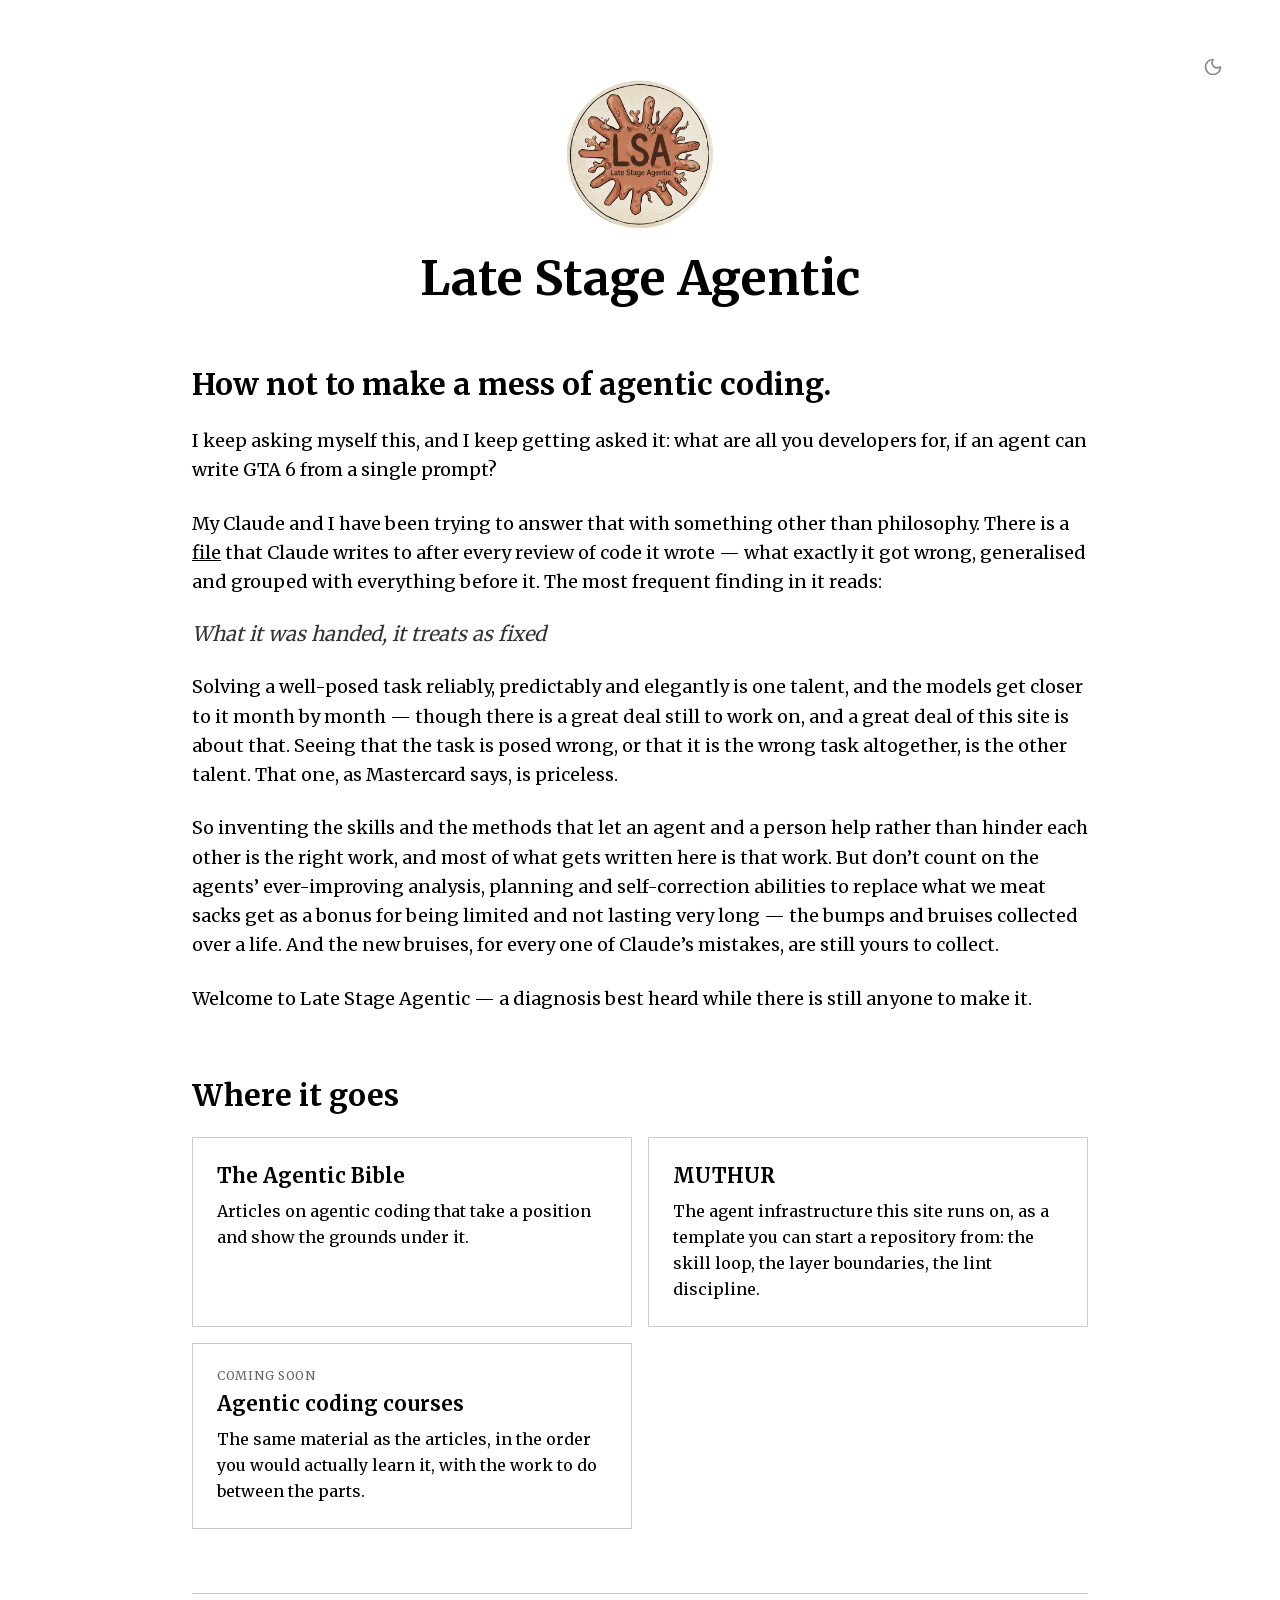
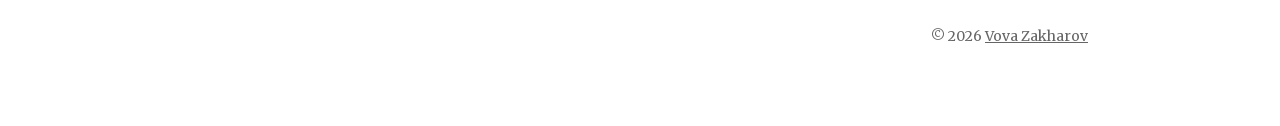
==== index.html @ 2b799eb7 "Built from acbd2a6f41751d45f5e164228f73dff3c0d915db" ====
<!DOCTYPE html><!--vH2m5foyLIK0WvD9XlfKv--><html lang="en" class="merriweather_e65d94df-module__vXjjqq__variable jetbrains_mono_45f7e288-module__iZ_4eq__variable" data-mantine-color-scheme="light"><head><meta charSet="utf-8"/><meta name="viewport" content="width=device-width, initial-scale=1"/><link rel="preload" href="/_next/static/media/248e1dc0efc99276-s.p.8a6b2436.woff2" as="font" crossorigin="" type="font/woff2"/><link rel="preload" href="/_next/static/media/70bc3e132a0a741e-s.p.15008bfb.woff2" as="font" crossorigin="" type="font/woff2"/><link rel="preload" as="image" href="/ava.png"/><link rel="stylesheet" href="/_next/static/chunks/17d16f3627acd11b.css" data-precedence="next"/><link rel="stylesheet" href="/_next/static/chunks/809b2bf7755d236f.css" data-precedence="next"/><link rel="stylesheet" href="/_next/static/chunks/c25a665a64ca4ae1.css" data-precedence="next"/><link rel="preload" as="script" fetchPriority="low" href="/_next/static/chunks/f3f7e2cb6541253f.js"/><script src="/_next/static/chunks/4dacfad2209326a5.js" async=""></script><script src="/_next/static/chunks/148f0be3ab50cd37.js" async=""></script><script src="/_next/static/chunks/94bf88ab88646bab.js" async=""></script><script src="/_next/static/chunks/turbopack-8fab1e0576696fc8.js" async=""></script><script src="/_next/static/chunks/cd480578a47420d3.js" async=""></script><script src="/_next/static/chunks/d309dc137805cc68.js" async=""></script><script src="/_next/static/chunks/f5f20ef3f66fbcf1.js" async=""></script><script src="/_next/static/chunks/f687e9c68183cc85.js" async=""></script><script src="/_next/static/chunks/d099a31df5f1aa7d.js" async=""></script><script src="/_next/static/chunks/398504abcb01b8fc.js" async=""></script><meta name="next-size-adjust" content=""/><title>Late Stage Agentic</title><meta name="description" content="How not to make a mess of agentic coding."/><link rel="author" href="https://latestageagentic.com"/><meta name="author" content="Vova Zakharov"/><meta name="creator" content="Late Stage Agentic"/><meta property="og:title" content="Late Stage Agentic"/><meta property="og:description" content="How not to make a mess of agentic coding."/><meta property="og:url" content="https://latestageagentic.com"/><meta property="og:site_name" content="Late Stage Agentic"/><meta property="og:locale" content="en_US"/><meta property="og:image" content="https://latestageagentic.com/ava.png"/><meta property="og:image:width" content="1024"/><meta property="og:image:height" content="1024"/><meta property="og:image:alt" content="Late Stage Agentic"/><meta property="og:type" content="website"/><meta name="twitter:card" content="summary_large_image"/><meta name="twitter:site" content="@vovahimself"/><meta name="twitter:creator" content="@vovahimself"/><meta name="twitter:title" content="Late Stage Agentic"/><meta name="twitter:description" content="How not to make a mess of agentic coding."/><meta name="twitter:image" content="https://latestageagentic.com/ava.png"/><script data-mantine-script="true">try {
  var _colorScheme = window.localStorage.getItem("mantine-color-scheme-value");
  var colorScheme = _colorScheme === "light" || _colorScheme === "dark" || _colorScheme === "auto" ? _colorScheme : "auto";
  var computedColorScheme = colorScheme !== "auto" ? colorScheme : window.matchMedia("(prefers-color-scheme: dark)").matches ? "dark" : "light";
  document.documentElement.setAttribute("data-mantine-color-scheme", computedColorScheme);
} catch (e) {}
</script><script src="/_next/static/chunks/a6dad97d9634a72d.js" noModule=""></script></head><body><div hidden=""><!--$--><!--/$--></div><style data-mantine-styles="true">:root, :host{--mantine-color-white: var(--color-background);--mantine-color-black: var(--color-foreground);--mantine-line-height: 1.5;--mantine-font-family: var(--font-merriweather), serif;--mantine-font-family-monospace: var(--font-mono), monospace;--mantine-font-family-headings: var(--font-merriweather), serif;--mantine-radius-default: 0rem;--mantine-primary-color-filled: var(--mantine-color-monochrome-filled);--mantine-primary-color-filled-hover: var(--mantine-color-monochrome-filled-hover);--mantine-primary-color-light: var(--mantine-color-monochrome-light);--mantine-primary-color-light-hover: var(--mantine-color-monochrome-light-hover);--mantine-primary-color-light-color: var(--mantine-color-monochrome-light-color);--mantine-breakpoint-xs: 30em;--mantine-breakpoint-sm: 40em;--mantine-breakpoint-md: 48em;--mantine-breakpoint-lg: 64em;--mantine-breakpoint-xl: 80em;--mantine-font-size-xs: 12px;--mantine-font-size-sm: 14px;--mantine-font-size-md: 16px;--mantine-font-size-lg: 18px;--mantine-font-size-xl: 20px;--mantine-line-height-xs: 1.3333;--mantine-line-height-sm: 1.4286;--mantine-line-height-md: 1.5;--mantine-line-height-lg: 1.5556;--mantine-line-height-xl: 1.4;--mantine-primary-color-0: var(--mantine-color-monochrome-0);--mantine-primary-color-1: var(--mantine-color-monochrome-1);--mantine-primary-color-2: var(--mantine-color-monochrome-2);--mantine-primary-color-3: var(--mantine-color-monochrome-3);--mantine-primary-color-4: var(--mantine-color-monochrome-4);--mantine-primary-color-5: var(--mantine-color-monochrome-5);--mantine-primary-color-6: var(--mantine-color-monochrome-6);--mantine-primary-color-7: var(--mantine-color-monochrome-7);--mantine-primary-color-8: var(--mantine-color-monochrome-8);--mantine-primary-color-9: var(--mantine-color-monochrome-9);--mantine-color-monochrome-0: var(--color-foreground);--mantine-color-monochrome-1: var(--color-foreground);--mantine-color-monochrome-2: var(--color-foreground);--mantine-color-monochrome-3: var(--color-foreground);--mantine-color-monochrome-4: var(--color-foreground);--mantine-color-monochrome-5: var(--color-foreground);--mantine-color-monochrome-6: var(--color-foreground);--mantine-color-monochrome-7: var(--color-foreground);--mantine-color-monochrome-8: var(--color-foreground);--mantine-color-monochrome-9: var(--color-foreground);--mantine-h1-font-size: 36px;--mantine-h1-line-height: 40px;--mantine-h2-font-size: 30px;--mantine-h2-line-height: 36px;--mantine-h3-font-size: 24px;--mantine-h3-line-height: 32px;--mantine-h4-font-size: 20px;--mantine-h4-line-height: 28px;--mantine-color-body: var(--color-background);--mantine-color-text: var(--color-foreground);--mantine-color-anchor: var(--color-foreground);--mantine-color-default-border: var(--color-border-hairline-strong);}

:root[data-mantine-color-scheme="dark"], :host([data-mantine-color-scheme="dark"]){--mantine-color-anchor: var(--mantine-color-monochrome-4);--mantine-color-monochrome-text: var(--mantine-color-monochrome-4);--mantine-color-monochrome-filled: var(--mantine-color-monochrome-8);--mantine-color-monochrome-filled-hover: var(--mantine-color-monochrome-9);--mantine-color-monochrome-light: color-mix(in srgb, var(--color-foreground), black 50%);--mantine-color-monochrome-light-hover: color-mix(in srgb, var(--color-foreground), black 30%);--mantine-color-monochrome-light-color: var(--mantine-color-monochrome-0);--mantine-color-monochrome-outline: var(--mantine-color-monochrome-4);--mantine-color-monochrome-outline-hover: color-mix(in srgb, var(--color-foreground), transparent 95%);}

:root[data-mantine-color-scheme="light"], :host([data-mantine-color-scheme="light"]){--mantine-color-text: var(--color-foreground);--mantine-color-body: var(--color-background);--mantine-color-anchor: var(--mantine-color-monochrome-6);--mantine-color-monochrome-text: var(--mantine-color-monochrome-filled);--mantine-color-monochrome-filled: var(--mantine-color-monochrome-6);--mantine-color-monochrome-filled-hover: var(--mantine-color-monochrome-7);--mantine-color-monochrome-light: var(--mantine-color-monochrome-1);--mantine-color-monochrome-light-hover: var(--mantine-color-monochrome-2);--mantine-color-monochrome-light-color: var(--mantine-color-monochrome-9);--mantine-color-monochrome-outline: var(--mantine-color-monochrome-6);--mantine-color-monochrome-outline-hover: color-mix(in srgb, var(--color-foreground), transparent 95%);}</style><style data-mantine-styles="classes">@media (max-width: 29.99375em) {.mantine-visible-from-xs {display: none !important;}}@media (min-width: 30em) {.mantine-hidden-from-xs {display: none !important;}}@media (max-width: 39.99375em) {.mantine-visible-from-sm {display: none !important;}}@media (min-width: 40em) {.mantine-hidden-from-sm {display: none !important;}}@media (max-width: 47.99375em) {.mantine-visible-from-md {display: none !important;}}@media (min-width: 48em) {.mantine-hidden-from-md {display: none !important;}}@media (max-width: 63.99375em) {.mantine-visible-from-lg {display: none !important;}}@media (min-width: 64em) {.mantine-hidden-from-lg {display: none !important;}}@media (max-width: 79.99375em) {.mantine-visible-from-xl {display: none !important;}}@media (min-width: 80em) {.mantine-hidden-from-xl {display: none !important;}}</style><div class="theme-corner-module-scss-module__0my3Wa__corner"><button style="--ai-size:calc(2.375rem * var(--mantine-scale));--ai-bg:transparent;--ai-hover:transparent;--ai-color:var(--mantine-color-monochrome-light-color);--ai-bd:calc(0.0625rem * var(--mantine-scale)) solid transparent" class="mantine-focus-auto mantine-active theme-module-scss-module__HafYqq__control theme-toggle-module-scss-module__rgHkOW__toggle print-hidden m_8d3f4000 mantine-ActionIcon-root m_87cf2631 mantine-UnstyledButton-root" data-variant="transparent" type="button" aria-label="Toggle theme"><span class="m_8d3afb97 mantine-ActionIcon-icon"><svg xmlns="http://www.w3.org/2000/svg" width="20" height="20" viewBox="0 0 24 24" fill="none" stroke="currentColor" stroke-width="2" stroke-linecap="round" stroke-linejoin="round" class="lucide lucide-moon theme-toggle-module-scss-module__rgHkOW__whenLight" aria-hidden="true"><path d="M20.985 12.486a9 9 0 1 1-9.473-9.472c.405-.022.617.46.402.803a6 6 0 0 0 8.268 8.268c.344-.215.825-.004.803.401"></path></svg><svg xmlns="http://www.w3.org/2000/svg" width="20" height="20" viewBox="0 0 24 24" fill="none" stroke="currentColor" stroke-width="2" stroke-linecap="round" stroke-linejoin="round" class="lucide lucide-sun theme-toggle-module-scss-module__rgHkOW__whenDark" aria-hidden="true"><circle cx="12" cy="12" r="4"></circle><path d="M12 2v2"></path><path d="M12 20v2"></path><path d="m4.93 4.93 1.41 1.41"></path><path d="m17.66 17.66 1.41 1.41"></path><path d="M2 12h2"></path><path d="M20 12h2"></path><path d="m6.34 17.66-1.41 1.41"></path><path d="m19.07 4.93-1.41 1.41"></path></svg></span></button></div><div class="page-shell-module-scss-module__NKq7Xa__page"><div style="--container-size:calc(56rem * var(--mantine-scale));padding-inline:0rem" class="m_7485cace mantine-Container-root" data-strategy="block"><div style="--stack-gap:calc(4rem * var(--mantine-scale));--stack-align:stretch;--stack-justify:flex-start" class="m_6d731127 mantine-Stack-root"><header style="--stack-gap:calc(1.5rem * var(--mantine-scale));--stack-align:stretch;--stack-justify:flex-start;text-align:center" class="m_6d731127 mantine-Stack-root"><div class="m_4451eb3a mantine-Center-root"><img alt="Late Stage Agentic" width="150" height="150" decoding="async" data-nimg="1" style="color:transparent;border-radius:50%" src="/ava.png"/></div><h1 style="--title-fw:var(--mantine-h1-font-weight);--title-lh:var(--mantine-h1-line-height);--title-fz:var(--mantine-h1-font-size)" class="theme-module-scss-module__HafYqq__title m_8a5d1357 mantine-Title-root" data-order="1">Late Stage Agentic</h1></header><section class="" id="about"><div style="--stack-gap:calc(1.5rem * var(--mantine-scale));--stack-align:stretch;--stack-justify:flex-start" class="m_6d731127 mantine-Stack-root"><div style="--stack-gap:calc(1.5rem * var(--mantine-scale));--stack-align:flex-start;--stack-justify:flex-start" class="m_6d731127 mantine-Stack-root"><h2 style="--title-fw:var(--mantine-h2-font-weight);--title-lh:var(--mantine-h2-line-height);--title-fz:var(--mantine-h2-font-size)" class="theme-module-scss-module__HafYqq__title m_8a5d1357 mantine-Title-root" data-order="2">How not to make a mess of agentic coding.</h2><p style="--text-fz:var(--mantine-font-size-lg);--text-lh:var(--mantine-line-height-lg);line-height:1.625" class="mantine-focus-auto m_b6d8b162 mantine-Text-root" data-size="lg">I keep asking myself this, and I keep getting asked it: what are all you developers for, if an agent can write GTA 6 from a single prompt?</p><p style="--text-fz:var(--mantine-font-size-lg);--text-lh:var(--mantine-line-height-lg);line-height:1.625" class="mantine-focus-auto m_b6d8b162 mantine-Text-root" data-size="lg">My Claude and I have been trying to answer that with something other than philosophy. There is a<!-- --> <a class="mantine-focus-auto m_849cf0da m_b6d8b162 mantine-Text-root mantine-Anchor-root" data-inherit="true" data-underline="always" href="https://github.com/vzakharov/vovazakharov.com/blob/main/writing/notes/the-five-percent.md" target="_blank" rel="noopener noreferrer">file</a> <!-- -->that Claude writes to after every review of code it wrote — what exactly it got wrong, generalised and grouped with everything before it. The most frequent finding in it reads:</p><p style="--text-fz:var(--mantine-font-size-xl);--text-lh:var(--mantine-line-height-xl);opacity:0.8;font-style:italic" class="mantine-focus-auto m_b6d8b162 mantine-Text-root" data-size="xl">What it was handed, it treats as fixed</p><p style="--text-fz:var(--mantine-font-size-lg);--text-lh:var(--mantine-line-height-lg);line-height:1.625" class="mantine-focus-auto m_b6d8b162 mantine-Text-root" data-size="lg">Solving a well-posed task reliably, predictably and elegantly is one talent, and the models get closer to it month by month — though there is a great deal still to work on, and a great deal of this site is about that. Seeing that the task is posed wrong, or that it is the wrong task altogether, is the other talent. That one, as Mastercard says, is priceless.</p><p style="--text-fz:var(--mantine-font-size-lg);--text-lh:var(--mantine-line-height-lg);line-height:1.625" class="mantine-focus-auto m_b6d8b162 mantine-Text-root" data-size="lg">So inventing the skills and the methods that let an agent and a person help rather than hinder each other is the right work, and most of what gets written here is that work. But don’t count on the agents’ ever-improving analysis, planning and self-correction abilities to replace what we meat sacks get as a bonus for being limited and not lasting very long — the bumps and bruises collected over a life. And the new bruises, for every one of Claude’s mistakes, are still yours to collect.</p><p style="--text-fz:var(--mantine-font-size-lg);--text-lh:var(--mantine-line-height-lg);line-height:1.625" class="mantine-focus-auto m_b6d8b162 mantine-Text-root" data-size="lg">Welcome to <!-- -->Late Stage Agentic<!-- --> — a diagnosis best heard while there is still anyone to make it.</p></div></div></section><section class="" id="work"><div style="--stack-gap:calc(1.5rem * var(--mantine-scale));--stack-align:stretch;--stack-justify:flex-start" class="m_6d731127 mantine-Stack-root"><h2 style="--title-fw:var(--mantine-h2-font-weight);--title-lh:var(--mantine-h2-line-height);--title-fz:var(--mantine-h2-font-size)" class="theme-module-scss-module__HafYqq__title m_8a5d1357 mantine-Title-root" data-order="2">Where it goes</h2><style data-mantine-styles="inline">.__m__-_R_5bbmqlutb_{--sg-spacing-x:calc(1rem * var(--mantine-scale));--sg-spacing-y:calc(1rem * var(--mantine-scale));--sg-cols:1;}@media(min-width: 48em){.__m__-_R_5bbmqlutb_{--sg-cols:2;}}</style><div class="m_2415a157 mantine-SimpleGrid-root __m__-_R_5bbmqlutb_"><div class="card-module-scss-module__7qpu5G__card m_1b7284a3 mantine-Paper-root" data-with-border="true"><a href="https://agentic.bible" target="_blank" rel="noopener noreferrer" class="card-module-scss-module__7qpu5G__link" aria-label="The Agentic Bible"></a><h3 style="--title-fw:var(--mantine-h4-font-weight);--title-lh:var(--mantine-h4-line-height);--title-fz:var(--mantine-h4-font-size);margin-bottom:calc(0.5rem * var(--mantine-scale))" class="theme-module-scss-module__HafYqq__title m_8a5d1357 mantine-Title-root" data-size="h4" data-order="3">The Agentic Bible</h3><p style="line-height:1.625" class="mantine-focus-auto m_b6d8b162 mantine-Text-root">Articles on agentic coding that take a position and show the grounds under it.</p></div><div class="card-module-scss-module__7qpu5G__card m_1b7284a3 mantine-Paper-root" data-with-border="true"><a href="https://github.com/vzakharov/muthur" target="_blank" rel="noopener noreferrer" class="card-module-scss-module__7qpu5G__link" aria-label="MUTHUR"></a><h3 style="--title-fw:var(--mantine-h4-font-weight);--title-lh:var(--mantine-h4-line-height);--title-fz:var(--mantine-h4-font-size);margin-bottom:calc(0.5rem * var(--mantine-scale))" class="theme-module-scss-module__HafYqq__title m_8a5d1357 mantine-Title-root" data-size="h4" data-order="3">MUTHUR</h3><p style="line-height:1.625" class="mantine-focus-auto m_b6d8b162 mantine-Text-root">The agent infrastructure this site runs on, as a template you can start a repository from: the skill loop, the layer boundaries, the lint discipline.</p></div><div class="card-module-scss-module__7qpu5G__card m_1b7284a3 mantine-Paper-root" data-with-border="true"><p style="--text-fz:var(--mantine-font-size-xs);--text-lh:var(--mantine-line-height-xs);margin-bottom:calc(0.375rem * var(--mantine-scale));opacity:0.6;letter-spacing:0.06em;text-transform:uppercase" class="mantine-focus-auto m_b6d8b162 mantine-Text-root" data-size="xs">Coming soon</p><h3 style="--title-fw:var(--mantine-h4-font-weight);--title-lh:var(--mantine-h4-line-height);--title-fz:var(--mantine-h4-font-size);margin-bottom:calc(0.5rem * var(--mantine-scale))" class="theme-module-scss-module__HafYqq__title m_8a5d1357 mantine-Title-root" data-size="h4" data-order="3">Agentic coding courses</h3><p style="line-height:1.625" class="mantine-focus-auto m_b6d8b162 mantine-Text-root">The same material as the articles, in the order you would actually learn it, with the work to do between the parts.</p></div></div></div></section><footer class=""><div style="--divider-color:var(--color-border-hairline);margin-bottom:calc(2rem * var(--mantine-scale))" class="m_3eebeb36 mantine-Divider-root" data-orientation="horizontal" role="separator"></div><div style="--group-gap:calc(2rem * var(--mantine-scale));--group-align:flex-start;--group-justify:space-between;--group-wrap:wrap" class="m_4081bf90 mantine-Group-root"><p style="--text-fz:var(--mantine-font-size-sm);--text-lh:var(--mantine-line-height-sm);opacity:0.6;min-width:calc(22.5rem * var(--mantine-scale));flex:1" class="mantine-focus-auto m_b6d8b162 mantine-Text-root" data-size="sm"></p><p style="--text-fz:var(--mantine-font-size-sm);--text-lh:var(--mantine-line-height-sm);opacity:0.6" class="mantine-focus-auto m_b6d8b162 mantine-Text-root" data-size="sm">© <!-- -->2026<!-- --> <a class="mantine-focus-auto m_849cf0da m_b6d8b162 mantine-Text-root mantine-Anchor-root" data-inherit="true" data-underline="always" href="https://vovazakharov.com">Vova Zakharov</a></p></div></footer></div></div></div><!--$--><!--/$--><script src="/_next/static/chunks/f3f7e2cb6541253f.js" id="_R_" async=""></script><script>(self.__next_f=self.__next_f||[]).push([0])</script><script>self.__next_f.push([1,"1:\"$Sreact.fragment\"\n2:I[9171,[\"/_next/static/chunks/cd480578a47420d3.js\",\"/_next/static/chunks/d309dc137805cc68.js\",\"/_next/static/chunks/f5f20ef3f66fbcf1.js\"],\"ColorSchemeScript\"]\n4:I[34551,[\"/_next/static/chunks/cd480578a47420d3.js\",\"/_next/static/chunks/d309dc137805cc68.js\",\"/_next/static/chunks/f5f20ef3f66fbcf1.js\",\"/_next/static/chunks/f687e9c68183cc85.js\"],\"Box\"]\n5:I[28415,[\"/_next/static/chunks/cd480578a47420d3.js\",\"/_next/static/chunks/d309dc137805cc68.js\",\"/_next/static/chunks/f5f20ef3f66fbcf1.js\",\"/_next/static/chunks/f687e9c68183cc85.js\"],\"Container\"]\n6:I[94086,[\"/_next/static/chunks/cd480578a47420d3.js\",\"/_next/static/chunks/d309dc137805cc68.js\",\"/_next/static/chunks/f5f20ef3f66fbcf1.js\",\"/_next/static/chunks/f687e9c68183cc85.js\"],\"Stack\"]\n7:I[54537,[\"/_next/static/chunks/cd480578a47420d3.js\",\"/_next/static/chunks/d309dc137805cc68.js\",\"/_next/static/chunks/f5f20ef3f66fbcf1.js\",\"/_next/static/chunks/f687e9c68183cc85.js\"],\"Center\"]\n8:I[77848,[\"/_next/static/chunks/cd480578a47420d3.js\",\"/_next/static/chunks/d309dc137805cc68.js\",\"/_next/static/chunks/f5f20ef3f66fbcf1.js\",\"/_next/static/chunks/f687e9c68183cc85.js\"],\"Image\"]\n9:I[81980,[\"/_next/static/chunks/cd480578a47420d3.js\",\"/_next/static/chunks/d309dc137805cc68.js\",\"/_next/static/chunks/f5f20ef3f66fbcf1.js\",\"/_next/static/chunks/f687e9c68183cc85.js\"],\"Title\"]\na:I[27835,[\"/_next/static/chunks/cd480578a47420d3.js\",\"/_next/static/chunks/d309dc137805cc68.js\",\"/_next/static/chunks/f5f20ef3f66fbcf1.js\",\"/_next/static/chunks/f687e9c68183cc85.js\"],\"Text\"]\nb:I[35557,[\"/_next/static/chunks/cd480578a47420d3.js\",\"/_next/static/chunks/d309dc137805cc68.js\",\"/_next/static/chunks/f5f20ef3f66fbcf1.js\",\"/_next/static/chunks/f687e9c68183cc85.js\"],\"Anchor\"]\nc:I[75421,[\"/_next/static/chunks/cd480578a47420d3.js\",\"/_next/static/chunks/d309dc137805cc68.js\",\"/_next/static/chunks/f5f20ef3f66fbcf1.js\",\"/_next/static/chunks/f687e9c68183cc85.js\"],\"SimpleGrid\"]\nd:I[1651,[\"/_next/static/chunks/cd480578a47420d3.js\",\"/_next/static/chunks/d309dc137805cc68.js\",\"/_next/static/chunks/f5f20ef3f66fbcf1.js\",\"/_next/static/chunks/f687e9c68183cc85.js\"],\"Paper\"]\n16:I[85921,[\"/_next/static/chunks/d099a31df5f1aa7d.js\",\"/_next/static/chunks/398504abcb01b8fc.js\"],\"default\"]\n:HL[\"/_next/static/chunks/17d16f3627acd11b.css\",\"style\"]\n:HL[\"/_next/static/chunks/809b2bf7755d236f.css\",\"style\"]\n:HL[\"/_next/static/chunks/c25a665a64ca4ae1.css\",\"style\"]\n:HL[\"/_next/static/media/248e1dc0efc99276-s.p.8a6b2436.woff2\",\"font\",{\"crossOrigin\":\"\",\"type\":\"font/woff2\"}]\n:HL[\"/_next/static/media/70bc3e132a0a741e-s.p.15008bfb.woff2\",\"font\",{\"crossOrigin\":\"\",\"type\":\"font/woff2\"}]\n"])</script><script>self.__next_f.push([1,"0:{\"P\":null,\"b\":\"vH2m5foyLIK0WvD9XlfKv\",\"c\":[\"\",\"\"],\"q\":\"\",\"i\":false,\"f\":[[[\"\",{\"children\":[\"__PAGE__\",{}]},\"$undefined\",\"$undefined\",true],[[\"$\",\"$1\",\"c\",{\"children\":[[[\"$\",\"link\",\"0\",{\"rel\":\"stylesheet\",\"href\":\"/_next/static/chunks/17d16f3627acd11b.css\",\"precedence\":\"next\",\"crossOrigin\":\"$undefined\",\"nonce\":\"$undefined\"}],[\"$\",\"link\",\"1\",{\"rel\":\"stylesheet\",\"href\":\"/_next/static/chunks/809b2bf7755d236f.css\",\"precedence\":\"next\",\"crossOrigin\":\"$undefined\",\"nonce\":\"$undefined\"}],[\"$\",\"link\",\"2\",{\"rel\":\"stylesheet\",\"href\":\"/_next/static/chunks/c25a665a64ca4ae1.css\",\"precedence\":\"next\",\"crossOrigin\":\"$undefined\",\"nonce\":\"$undefined\"}],[\"$\",\"script\",\"script-0\",{\"src\":\"/_next/static/chunks/cd480578a47420d3.js\",\"async\":true,\"nonce\":\"$undefined\"}],[\"$\",\"script\",\"script-1\",{\"src\":\"/_next/static/chunks/d309dc137805cc68.js\",\"async\":true,\"nonce\":\"$undefined\"}],[\"$\",\"script\",\"script-2\",{\"src\":\"/_next/static/chunks/f5f20ef3f66fbcf1.js\",\"async\":true,\"nonce\":\"$undefined\"}]],[\"$\",\"html\",null,{\"lang\":\"en\",\"className\":\"merriweather_e65d94df-module__vXjjqq__variable jetbrains_mono_45f7e288-module__iZ_4eq__variable\",\"suppressHydrationWarning\":true,\"data-mantine-color-scheme\":\"light\",\"children\":[[\"$\",\"head\",null,{\"children\":[\"$\",\"$L2\",null,{\"defaultColorScheme\":\"auto\"}]}],[\"$\",\"body\",null,{\"children\":\"$L3\"}]]}]]}],{\"children\":[[\"$\",\"$1\",\"c\",{\"children\":[[\"$\",\"$L4\",null,{\"className\":\"page-shell-module-scss-module__NKq7Xa__page\",\"children\":[\"$\",\"$L5\",null,{\"size\":896,\"px\":0,\"children\":[\"$\",\"$L6\",null,{\"gap\":64,\"children\":[[\"$\",\"$L6\",null,{\"component\":\"header\",\"gap\":24,\"ta\":\"center\",\"children\":[[\"$\",\"$L7\",null,{\"children\":[\"$\",\"$L8\",null,{\"src\":\"/ava.png\",\"alt\":\"Late Stage Agentic\",\"width\":150,\"height\":150,\"style\":{\"borderRadius\":\"50%\"},\"priority\":true}]}],[\"$\",\"$L9\",null,{\"order\":1,\"children\":\"Late Stage Agentic\"}]]}],[\"$\",\"$L4\",null,{\"component\":\"section\",\"id\":\"about\",\"children\":[\"$\",\"$L6\",null,{\"gap\":24,\"children\":[false,[\"$\",\"$L6\",null,{\"gap\":24,\"align\":\"flex-start\",\"children\":[[\"$\",\"$L9\",null,{\"order\":2,\"children\":\"How not to make a mess of agentic coding.\"}],[\"$\",\"$La\",null,{\"size\":\"lg\",\"lh\":1.625,\"children\":\"I keep asking myself this, and I keep getting asked it: what are all you developers for, if an agent can write GTA 6 from a single prompt?\"}],[\"$\",\"$La\",null,{\"size\":\"lg\",\"lh\":1.625,\"children\":[\"My Claude and I have been trying to answer that with something other than philosophy. There is a\",\" \",[\"$\",\"$Lb\",null,{\"href\":\"https://github.com/vzakharov/vovazakharov.com/blob/main/writing/notes/the-five-percent.md\",\"target\":\"_blank\",\"rel\":\"noopener noreferrer\",\"inherit\":true,\"children\":\"file\"}],\" \",\"that Claude writes to after every review of code it wrote — what exactly it got wrong, generalised and grouped with everything before it. The most frequent finding in it reads:\"]}],[\"$\",\"$La\",null,{\"size\":\"xl\",\"fs\":\"italic\",\"opacity\":0.8,\"children\":\"What it was handed, it treats as fixed\"}],[\"$\",\"$La\",null,{\"size\":\"lg\",\"lh\":1.625,\"children\":\"Solving a well-posed task reliably, predictably and elegantly is one talent, and the models get closer to it month by month — though there is a great deal still to work on, and a great deal of this site is about that. Seeing that the task is posed wrong, or that it is the wrong task altogether, is the other talent. That one, as Mastercard says, is priceless.\"}],[\"$\",\"$La\",null,{\"size\":\"lg\",\"lh\":1.625,\"children\":\"So inventing the skills and the methods that let an agent and a person help rather than hinder each other is the right work, and most of what gets written here is that work. But don’t count on the agents’ ever-improving analysis, planning and self-correction abilities to replace what we meat sacks get as a bonus for being limited and not lasting very long — the bumps and bruises collected over a life. And the new bruises, for every one of Claude’s mistakes, are still yours to collect.\"}],[\"$\",\"$La\",null,{\"size\":\"lg\",\"lh\":1.625,\"children\":[\"Welcome to \",\"Late Stage Agentic\",\" — a diagnosis best heard while there is still anyone to make it.\"]}]]}]]}]}],[\"$\",\"$L4\",null,{\"component\":\"section\",\"id\":\"work\",\"children\":[\"$\",\"$L6\",null,{\"gap\":24,\"children\":[false,[[\"$\",\"$L9\",null,{\"order\":2,\"children\":\"Where it goes\"}],[\"$\",\"$Lc\",null,{\"cols\":{\"base\":1,\"md\":2},\"spacing\":16,\"children\":[[\"$\",\"$Ld\",\"The Agentic Bible\",{\"withBorder\":true,\"className\":\"card-module-scss-module__7qpu5G__card\",\"children\":[[\"$\",\"a\",null,{\"href\":\"https://agentic.bible\",\"target\":\"_blank\",\"rel\":\"noopener noreferrer\",\"className\":\"card-module-scss-module__7qpu5G__link\",\"aria-label\":\"The Agentic Bible\"}],false,\"$Le\",\"$Lf\"]}],\"$L10\",\"$L11\"]}]]]}]}],\"$L12\"]}]}]}],[\"$L13\"],\"$L14\"]}],{},null,false,false]},null,false,false],\"$L15\",false]],\"m\":\"$undefined\",\"G\":[\"$16\",[]],\"S\":true}\n"])</script><script>self.__next_f.push([1,"17:I[2287,[\"/_next/static/chunks/cd480578a47420d3.js\",\"/_next/static/chunks/d309dc137805cc68.js\",\"/_next/static/chunks/f5f20ef3f66fbcf1.js\",\"/_next/static/chunks/f687e9c68183cc85.js\"],\"Divider\"]\n18:I[54448,[\"/_next/static/chunks/cd480578a47420d3.js\",\"/_next/static/chunks/d309dc137805cc68.js\",\"/_next/static/chunks/f5f20ef3f66fbcf1.js\",\"/_next/static/chunks/f687e9c68183cc85.js\"],\"Group\"]\n19:I[50774,[\"/_next/static/chunks/d099a31df5f1aa7d.js\",\"/_next/static/chunks/398504abcb01b8fc.js\"],\"OutletBoundary\"]\n1a:\"$Sreact.suspense\"\n1c:I[50774,[\"/_next/static/chunks/d099a31df5f1aa7d.js\",\"/_next/static/chunks/398504abcb01b8fc.js\"],\"ViewportBoundary\"]\n1e:I[50774,[\"/_next/static/chunks/d099a31df5f1aa7d.js\",\"/_next/static/chunks/398504abcb01b8fc.js\"],\"MetadataBoundary\"]\ne:[\"$\",\"$L9\",null,{\"order\":3,\"size\":\"h4\",\"mb\":8,\"children\":\"The Agentic Bible\"}]\nf:[\"$\",\"$La\",null,{\"lh\":1.625,\"children\":\"Articles on agentic coding that take a position and show the grounds under it.\"}]\n10:[\"$\",\"$Ld\",\"MUTHUR\",{\"withBorder\":true,\"className\":\"card-module-scss-module__7qpu5G__card\",\"children\":[[\"$\",\"a\",null,{\"href\":\"https://github.com/vzakharov/muthur\",\"target\":\"_blank\",\"rel\":\"noopener noreferrer\",\"className\":\"card-module-scss-module__7qpu5G__link\",\"aria-label\":\"MUTHUR\"}],false,[\"$\",\"$L9\",null,{\"order\":3,\"size\":\"h4\",\"mb\":8,\"children\":\"MUTHUR\"}],[\"$\",\"$La\",null,{\"lh\":1.625,\"children\":\"The agent infrastructure this site runs on, as a template you can start a repository from: the skill loop, the layer boundaries, the lint discipline.\"}]]}]\n11:[\"$\",\"$Ld\",\"Agentic coding courses\",{\"withBorder\":true,\"className\":\"card-module-scss-module__7qpu5G__card\",\"children\":[false,[\"$\",\"$La\",null,{\"size\":\"xs\",\"tt\":\"uppercase\",\"opacity\":0.6,\"mb\":6,\"lts\":\"0.06em\",\"children\":\"Coming soon\"}],[\"$\",\"$L9\",null,{\"order\":3,\"size\":\"h4\",\"mb\":8,\"children\":\"Agentic coding courses\"}],[\"$\",\"$La\",null,{\"lh\":1.625,\"children\":\"The same material as the articles, in the order you would actually learn it, with the work to do between the parts.\"}]]}]\n12:[\"$\",\"$L4\",null,{\"component\":\"footer\",\"children\":[[\"$\",\"$L17\",null,{\"mb\":32,\"color\":\"var(--color-border-hairline)\"}],[\"$\",\"$L18\",null,{\"justify\":\"space-between\",\"align\":\"flex-start\",\"gap\":32,\"children\":[[\"$\",\"$La\",null,{\"size\":\"sm\",\"opacity\":0.6,\"flex\":1,\"miw\":360,\"children\":\"$undefined\"}],[\"$\",\"$La\",null,{\"size\":\"sm\",\"opacity\":0.6,\"children\":[\"© \",2026,\" \",[\"$\",\"$Lb\",null,{\"href\":\"https://vovazakharov.com\",\"inherit\":true,\"children\":\"Vova Zakharov\"}]]}]]}]]}]\n13:[\"$\",\"script\",\"script-0\",{\"src\":\"/_next/static/chunks/f687e9c68183cc85.js\",\"async\":true,\"nonce\":\"$undefined\"}]\n14:[\"$\",\"$L19\",null,{\"children\":[\"$\",\"$1a\",null,{\"name\":\"Next.MetadataOutlet\",\"children\":\"$@1b\"}]}]\n15:[\"$\",\"$1\",\"h\",{\"children\":[null,[\"$\",\"$L1c\",null,{\"children\":\"$@1d\"}],[\"$\",\"div\",null,{\"hidden\":true,\"children\":[\"$\",\"$L1e\",null,{\"children\":[\"$\",\"$1a\",null,{\"name\":\"Next.Metadata\",\"children\":\"$@1f\"}]}]}],[\"$\",\"meta\",null,{\"name\":\"next-size-adjust\",\"content\":\"\"}]]}]\n"])</script><script>self.__next_f.push([1,"20:I[1572,[\"/_next/static/chunks/cd480578a47420d3.js\",\"/_next/static/chunks/d309dc137805cc68.js\",\"/_next/static/chunks/f5f20ef3f66fbcf1.js\"],\"default\"]\n"])</script><script>self.__next_f.push([1,"3:[\"$\",\"$L20\",null,{\"formats\":\"$undefined\",\"locale\":\"en\",\"messages\":{\"cv\":{\"metadata\":{\"description\":\"Full-stack developer with deep AI/ML expertise since 2020. Building practical LLM-powered tools, prototypes, and production systems.\",\"ogSuffix\":\"Physics-math brain meets low-maintenance execution.\"},\"header\":{\"name\":\"Vova Zakharov\",\"tagline\":\"Developer – AI, full-stack, and the bits in-between\",\"email\":\"vzakharov@gmail.com\"},\"profile\":{\"title\":\"Profile\",\"paragraph1\":\"Developer with a physics-and-math brain and a knack for building practical tools that turn AI buzz into actual features. Ever since 2020, most of my work revolves around LLMs and image generation, following years of messing with smaller neural networks. This means I \u003cstrong\u003edon't buy or sell buzzwords\u003c/strong\u003e, I understand things \u003cstrong\u003ea level or two deeper than most\u003c/strong\u003e, and I've developed an \u003cstrong\u003eintuition for what models can and cannot do\u003c/strong\u003e.\",\"paragraph2\":\"I've built systems from scratch, simplified convoluted integrations, and turned vague ideas into working prototypes — across open-source, startups, and global advertising giants.\"},\"whatIOffer\":{\"title\":\"What I Offer\",\"blocks\":{\"coreCapabilities\":{\"title\":\"Core Capabilities\",\"items\":[\"Bring your idea to an MVP/prototype in 1-2 months\",\"Clean the mess in the prototype you vibe-coded\",\"Explain exactly why your AI agent doesn't work the way you expected, and fix it\"]},\"engagements\":{\"title\":\"Engagements\",\"items\":[{\"label\":\"Idea → production\",\"text\":\"your idea in the hands of real users in one to two months, built the way it will be maintained rather than as a demo to throw away.\"},{\"label\":\"Architecture and foundations\",\"text\":\"the system drawn and the foundation stood up — framework and platform chosen, the structure and its conventions in place — for a team that will build the features itself.\"},{\"label\":\"Your team on agent rails\",\"text\":\"the architecture, the staged pipeline and the pre-push gate that let a crowd of agents ship without drifting — set up on your codebase, then handed over as checked-in procedure rather than as advice. It has been handed over once already, and the engineers who took it carried it to projects of their own.\"},{\"label\":\"Rescue and diagnosis\",\"text\":\"the prototype that got vibe-coded into a corner, and the agent that doesn't do what you expected — usually the same purchase.\"},{\"label\":\"Standing technical judgment\",\"text\":\"build-vs-buy calls, and a straight answer on what the models still cannot do.\"}]},\"engineeringSystem\":{\"title\":\"The Engineering System\",\"items\":[\"Feature-sliced architecture held by linters, so a crowd of agents working at once cannot drift the structure.\",\"A staged pipeline — plan, implement, review, finalize — each stage its own session, with reviewable artifacts between them.\",\"Branch hygiene held in-session: a gate of concurrent checks before every push, the production build among them, so no agent contaminates main with code that breaks it.\",\"CI/CD that fits your workflow — ship every commit off main, staging-based release cycles, or release trains.\"]},\"workingStyle\":{\"title\":\"Working Style\",\"paragraphs\":[\"I'm the kind of developer you can generally leave unattended, as long as the overall vector is clear. I have enough life expertise to figure stuff on my own, enough imagination to fill the missing pieces, and a \\\"treat any job as if it was your own brainchild\\\" mentality.\",\"In other words: a surprisingly low-maintenance LLM tinkerer with a TypeScript kink, ready to prototype, debug, or sanity-check your AI-infused ambitions.\"]},\"aiExpertise\":{\"title\":\"AI Expertise\",\"paragraphs\":[\"I tend to stick to a more \\\"economical\\\" paradigm of AI usage: smaller prompts, more aware of context limitations, less \\\"let's feed it all and it'll somehow work!\\\" My expertise predates the ChatGPT hype cycle, which means I understand not just the APIs, but the underlying patterns and limitations that most \\\"AI engineers\\\" are still discovering.\"]}}},\"experience\":{\"title\":\"Experience\",\"playgram\":{\"title\":\"Fractional CTO\",\"period\":\"Playgram (March – August 2026)\",\"description\":\"Rebuilt a live, feature-rich AI chat product — multiple model providers, realtime team chats, image and file libraries, memory and knowledge management, voice input — from Bubble, a no-code builder, into a production Next.js 16 codebase, while it stayed in production for its users throughout.\",\"intro\":\"Delivered in 158 days — parallel AI sessions, up to 20 agents working at once:\",\"items\":[{\"lead\":\"1,395 commits on main\",\"text\":\"and 250,000 lines of production TypeScript, none of it hand-written.\"},{\"label\":\"48 releases and 18 hotfixes\",\"text\":\"a production deploy every 2.4 days.\"},{\"lead\":\"Sub-second cold loads,\",\"text\":\"down from multi-second.\"},{\"lead\":\"Feature-sliced architecture held by linters,\",\"text\":\"so a crowd of agents working at once could not drift the structure.\"},{\"label\":\"A repeatable agent pipeline\",\"text\":\"plan, implement, review, finalize — each stage its own session, with a reviewable artifact between them.\"}]},\"englishForKids\":{\"title\":\"Senior Fullstack Developer\",\"period\":\"October 2025 – February 2026\",\"description\":\"AI-powered English learning application for kids, combining generative AI with time-tested pedagogical methodology to make language acquisition engaging and effective.\",\"items\":[\"Interactive game-based learning experiences powered by LLM-generated content.\",\"Adaptive difficulty and personalized learning paths based on individual progress.\",\"Integration of proven teaching methods with modern AI capabilities.\"]},\"orcool\":{\"title\":\"Senior Fullstack Developer\",\"period\":\"Orcool (June – August 2025)\",\"description\":\"Short-term project shaping an AI-agent–based review intelligence tool for brand marketing.\",\"intro\":\"Built the system end-to-end, covering:\",\"items\":[\"Automated review collection from diverse public sources.\",\"AI-driven summarization with structured outputs (SWOT, competitive positioning, feature insights).\",\"Early productization steps toward a scalable SaaS-style platform.\"]},\"randddb\":{\"title\":\"Fullstack Developer\",\"period\":\"randddb.com / DDB (2023 – 2025)\",\"description\":\"Experimental AI platform at one of the world's largest ad firms. Built, back to front, a suite of interlinked AI tools:\",\"items\":[{\"label\":\"Chatbot\",\"text\":\"ChatGPT-style assistant for corporate needs — secure, document-aware, image-savvy, with personas and real-time multi-user support.\"},{\"label\":\"Robowriter\",\"text\":\"Build-your-own-agent tool for content generation. Functions as both user-facing product and meta-backend for LLM ops.\"},{\"label\":\"Picmaker\",\"text\":\"Replicate-powered image generation/training tool with UX optimized for rapid iteration and intuitive pinning.\"},{\"label\":\"Client-specific apps\",\"text\":\"Including YesYouCannes, which builds Cannes award decks from idea to imagery in minutes.\"},{\"label\":\"Spaces\",\"text\":\"White-label mini-platforms for agency clients (e.g. randddb.com/s/ikea).\"}],\"demo\":\"Demo available on request.\"},\"independent\":{\"title\":\"Developer – Independent Projects\",\"period\":\"2020 – Present\",\"intro\":\"Selected highlights:\",\"items\":[{\"label\":\"Jukebox Web UI\",\"text\":\"Gradio-based UI running inside Google Colab for OpenAI's music model.\"},{\"label\":\"almostmagic\",\"text\":\"TypeScript package for instant LLM integration – one line, zero ceremony.\"},{\"label\":\"JobGenie\",\"text\":\"AI assistant for job seekers that helps create roles as much as apply for them.\"},{\"label\":\"Flows\",\"text\":\"A Django app for orchestrating async task pipelines with minimal ceremony.\"},{\"label\":\"Unfindables\",\"text\":\"An experiment in surfacing valuable but hidden web content via absurd search queries.\"}]},\"voicemod\":{\"title\":\"Prototyper – Experience \u0026 Innovation\",\"period\":\"Voicemod (2023)\",\"description\":\"Prototyped bleeding-edge tools for audio + AI experimentation.\",\"items\":[\"Built a YAML-powered Discord bot framework for zero-code bot creation.\",\"Developed a local Python web API with a ChatGPT-style interface.\"]}},\"caseStudies\":{\"playgram\":{\"link\":\"Read the case study\"}},\"techStack\":{\"title\":\"Tech Stack\",\"backend\":{\"title\":\"Backend\",\"items\":[{\"lead\":\"Django / FastAPI\",\"text\":\"– If you rely on your own ML models or otherwise require computations/libs that the JavaScript world hasn't yet caught up with\"},{\"lead\":\"Next.js API\",\"text\":\"– If you're mostly using other people's web APIs and don't want to go all fancy and domain-driven\"},{\"lead\":\"NestJS\",\"text\":\"– If you do want to go all fancy and domain-driven\"}]},\"frontend\":{\"title\":\"Frontend\",\"items\":[{\"lead\":\"Next.js / React\",\"text\":\"– If you want to stay on the safe and \\\"we can definitely hire another dev to work with it later\\\" side\"},{\"lead\":\"Nuxt / Vue\",\"text\":\"– If you're feeling all progressive and SFC-ish\"}]},\"serverless\":{\"title\":\"Serverless / Other\",\"items\":[{\"lead\":\"Cloudflare Workers\",\"text\":\"– Because why not rely on something that can make the entire Internet stop a few times a year?\"},{\"lead\":\"Google Colab\",\"text\":\"— Had my fair share of fails and successes building and testing models\"},{\"lead\":\"Gradio\",\"text\":\"– Quick but powerful UIs for ML experiments\"}]}},\"education\":{\"title\":\"Education\",\"school\":\"Moscow Institute of Physics and Technology\",\"degree\":\"Master's in Applied Math \u0026 Physics (2000 – 2006)\"},\"contact\":{\"title\":\"Contact\",\"github\":\"github.com/vzakharov\",\"linkedin\":\"linkedin.com/in/vovahimself\",\"x\":\"x.com/vovahimself\"},\"footer\":{\"backLink\":\"← Back to main page\",\"printFooter\":\"Full portfolio:\"},\"variants\":{\"cto\":{\"metadata\":{\"description\":\"Fractional, hands-on CTO for AI-native delivery: agent orchestration, guardrails, and a pipeline that shipped 250,000 lines of production TypeScript in 158 days.\",\"ogSuffix\":\"The platform outlived my involvement — the engineers who took it over run it today.\"},\"header\":{\"tagline\":\"Fractional, hands-on CTO for AI-native delivery\"},\"profile\":{\"paragraph1\":\"158 days, \u003cstrong\u003e250,000 lines of production TypeScript\u003c/strong\u003e, none of it hand-written, up to \u003cstrong\u003e20 agents working at once\u003c/strong\u003e, and \u003cstrong\u003ea production deploy every 2.4 days\u003c/strong\u003e — on a live product that stayed in production for its users the whole way through. The engineering platform I built to get there outlived my involvement: three engineers run it today, and it travels to their new projects as a checked-in boilerplate.\",\"paragraph2\":\"Most of my work has revolved around LLMs and image generation ever since 2020, following years of messing with smaller neural networks. This means I \u003cstrong\u003edon't buy or sell buzzwords\u003c/strong\u003e, I understand things \u003cstrong\u003ea level or two deeper than most\u003c/strong\u003e, and I've developed an \u003cstrong\u003eintuition for what models can and cannot do\u003c/strong\u003e. What I'm not is a compliance function or a headcount manager: this is founder-and-small-team scale, where I run the delivery rather than the org chart.\"}}}},\"ui\":{\"toggleTheme\":\"Toggle theme\",\"cvVariants\":{\"cto\":\"Looking for a CTO?\",\"dev\":\"Looking for a dev?\"}}},\"now\":\"$undefined\",\"timeZone\":\"UTC\",\"children\":\"$L21\"}]\n"])</script><script>self.__next_f.push([1,"22:I[8795,[\"/_next/static/chunks/cd480578a47420d3.js\",\"/_next/static/chunks/d309dc137805cc68.js\",\"/_next/static/chunks/f5f20ef3f66fbcf1.js\"],\"ThemeProvider\"]\n23:I[30381,[\"/_next/static/chunks/cd480578a47420d3.js\",\"/_next/static/chunks/d309dc137805cc68.js\",\"/_next/static/chunks/f5f20ef3f66fbcf1.js\"],\"ThemeToggle\"]\n24:I[99952,[\"/_next/static/chunks/d099a31df5f1aa7d.js\",\"/_next/static/chunks/398504abcb01b8fc.js\"],\"default\"]\n25:I[99258,[\"/_next/static/chunks/d099a31df5f1aa7d.js\",\"/_next/static/chunks/398504abcb01b8fc.js\"],\"default\"]\n"])</script><script>self.__next_f.push([1,"21:[\"$\",\"$L22\",null,{\"children\":[[\"$\",\"div\",null,{\"className\":\"theme-corner-module-scss-module__0my3Wa__corner\",\"children\":[\"$\",\"$L23\",null,{}]}],[\"$\",\"$L24\",null,{\"parallelRouterKey\":\"children\",\"error\":\"$undefined\",\"errorStyles\":\"$undefined\",\"errorScripts\":\"$undefined\",\"template\":[\"$\",\"$L25\",null,{}],\"templateStyles\":\"$undefined\",\"templateScripts\":\"$undefined\",\"notFound\":[[[\"$\",\"title\",null,{\"children\":\"404: This page could not be found.\"}],[\"$\",\"div\",null,{\"style\":{\"fontFamily\":\"system-ui,\\\"Segoe UI\\\",Roboto,Helvetica,Arial,sans-serif,\\\"Apple Color Emoji\\\",\\\"Segoe UI Emoji\\\"\",\"height\":\"100vh\",\"textAlign\":\"center\",\"display\":\"flex\",\"flexDirection\":\"column\",\"alignItems\":\"center\",\"justifyContent\":\"center\"},\"children\":[\"$\",\"div\",null,{\"children\":[[\"$\",\"style\",null,{\"dangerouslySetInnerHTML\":{\"__html\":\"body{color:#000;background:#fff;margin:0}.next-error-h1{border-right:1px solid rgba(0,0,0,.3)}@media (prefers-color-scheme:dark){body{color:#fff;background:#000}.next-error-h1{border-right:1px solid rgba(255,255,255,.3)}}\"}}],[\"$\",\"h1\",null,{\"className\":\"next-error-h1\",\"style\":{\"display\":\"inline-block\",\"margin\":\"0 20px 0 0\",\"padding\":\"0 23px 0 0\",\"fontSize\":24,\"fontWeight\":500,\"verticalAlign\":\"top\",\"lineHeight\":\"49px\"},\"children\":404}],[\"$\",\"div\",null,{\"style\":{\"display\":\"inline-block\"},\"children\":[\"$\",\"h2\",null,{\"style\":{\"fontSize\":14,\"fontWeight\":400,\"lineHeight\":\"49px\",\"margin\":0},\"children\":\"This page could not be found.\"}]}]]}]}]],[]],\"forbidden\":\"$undefined\",\"unauthorized\":\"$undefined\"}]]}]\n"])</script><script>self.__next_f.push([1,"1d:[[\"$\",\"meta\",\"0\",{\"charSet\":\"utf-8\"}],[\"$\",\"meta\",\"1\",{\"name\":\"viewport\",\"content\":\"width=device-width, initial-scale=1\"}]]\n"])</script><script>self.__next_f.push([1,"1f:[[\"$\",\"title\",\"0\",{\"children\":\"Late Stage Agentic\"}],[\"$\",\"meta\",\"1\",{\"name\":\"description\",\"content\":\"How not to make a mess of agentic coding.\"}],[\"$\",\"link\",\"2\",{\"rel\":\"author\",\"href\":\"https://latestageagentic.com\"}],[\"$\",\"meta\",\"3\",{\"name\":\"author\",\"content\":\"Vova Zakharov\"}],[\"$\",\"meta\",\"4\",{\"name\":\"creator\",\"content\":\"Late Stage Agentic\"}],[\"$\",\"meta\",\"5\",{\"property\":\"og:title\",\"content\":\"Late Stage Agentic\"}],[\"$\",\"meta\",\"6\",{\"property\":\"og:description\",\"content\":\"How not to make a mess of agentic coding.\"}],[\"$\",\"meta\",\"7\",{\"property\":\"og:url\",\"content\":\"https://latestageagentic.com\"}],[\"$\",\"meta\",\"8\",{\"property\":\"og:site_name\",\"content\":\"Late Stage Agentic\"}],[\"$\",\"meta\",\"9\",{\"property\":\"og:locale\",\"content\":\"en_US\"}],[\"$\",\"meta\",\"10\",{\"property\":\"og:image\",\"content\":\"https://latestageagentic.com/ava.png\"}],[\"$\",\"meta\",\"11\",{\"property\":\"og:image:width\",\"content\":\"1024\"}],[\"$\",\"meta\",\"12\",{\"property\":\"og:image:height\",\"content\":\"1024\"}],[\"$\",\"meta\",\"13\",{\"property\":\"og:image:alt\",\"content\":\"Late Stage Agentic\"}],[\"$\",\"meta\",\"14\",{\"property\":\"og:type\",\"content\":\"website\"}],[\"$\",\"meta\",\"15\",{\"name\":\"twitter:card\",\"content\":\"summary_large_image\"}],[\"$\",\"meta\",\"16\",{\"name\":\"twitter:site\",\"content\":\"@vovahimself\"}],[\"$\",\"meta\",\"17\",{\"name\":\"twitter:creator\",\"content\":\"@vovahimself\"}],[\"$\",\"meta\",\"18\",{\"name\":\"twitter:title\",\"content\":\"Late Stage Agentic\"}],[\"$\",\"meta\",\"19\",{\"name\":\"twitter:description\",\"content\":\"How not to make a mess of agentic coding.\"}],[\"$\",\"meta\",\"20\",{\"name\":\"twitter:image\",\"content\":\"https://latestageagentic.com/ava.png\"}]]\n"])</script><script>self.__next_f.push([1,"1b:null\n"])</script></body></html>
---- _next/static/chunks/17d16f3627acd11b.css ----
.prose-content{--code-surface:color-mix(in srgb,var(--color-foreground)7%,var(--color-background));font-size:1rem;line-height:1.75}.prose-content>:first-child{margin-top:0}.prose-content>:last-child{margin-bottom:0}.prose-content :where(p){margin:1.25em 0}.prose-content :where(a){color:inherit;font-weight:500;text-decoration:underline}.prose-content :where(strong){font-weight:600}.prose-content :where(hr){border:0;border-top:1px solid var(--color-border-hairline);margin:3em 0}.prose-content :where(hr+*,h1+*,h2+*,h3+*,h4+*){margin-top:0}.prose-content :where(h1,h2,h3,h4){clear:both}.prose-content :where(h1){margin:0 0 .8889em;font-size:2.25em;font-weight:800;line-height:1.1111}.prose-content :where(h2){margin:2em 0 1em;font-size:1.5em;font-weight:700;line-height:1.3333}.prose-content :where(h3){margin:1.6em 0 .6em;font-size:1.25em;font-weight:600;line-height:1.6}.prose-content :where(h4){margin:1.5em 0 .5em;font-size:1em;font-weight:600;line-height:1.5}.prose-content :is(h1,h2,h3,h4,h5,h6)>a{color:inherit;font-weight:inherit;text-decoration:none}.prose-content :is(h1,h2,h3,h4,h5,h6)>a:hover{text-underline-offset:.2em;-webkit-text-decoration:underline dotted;text-decoration:underline dotted}.prose-content>h1{border-top:1px solid var(--color-border-hairline);padding-top:1.5em}.prose-content>h1:first-child{border-top:0;padding-top:0}.prose-content :where(ul,ol){margin:1.25em 0;padding-inline-start:1.625em}.prose-content :where(ul){list-style-type:disc}.prose-content :where(ol){list-style-type:decimal}.prose-content :where(ul ul,ul ol,ol ul,ol ol){margin:.75em 0}.prose-content :where(li){margin:.5em 0;padding-inline-start:.375em}.prose-content :where(ul>li)::marker{color:color-mix(in srgb,var(--color-foreground)40%,transparent)}.prose-content :where(ol>li)::marker{color:color-mix(in srgb,var(--color-foreground)60%,transparent);font-weight:400}.prose-content :where(li p){margin:.75em 0}.prose-content :where(li>p:first-child){margin-top:1.25em}.prose-content :where(li>p:last-child){margin-bottom:1.25em}.prose-content :where(blockquote){border-inline-start:.25rem solid color-mix(in srgb,var(--color-foreground)40%,transparent);quotes:"“" "”" "‘" "’";margin:1.6em 0;padding-inline-start:1em;font-style:italic;font-weight:500}.prose-content :where(blockquote p:first-of-type):before{content:open-quote}.prose-content :where(blockquote p:last-of-type):after{content:close-quote}.prose-content :where(code){font-family:var(--mantine-font-family-monospace);font-size:.875em}.prose-content :not(pre)>code{background:var(--code-surface);color:var(--color-foreground);font-weight:inherit;padding:.15em .35em}.prose-content :where(pre){border-radius:.375rem;margin:1.7143em 0;font-size:.875em;font-weight:400;line-height:1.7143}.prose-content :where(pre)>code{font-size:inherit;font-weight:inherit;line-height:inherit;color:inherit;background:0 0;padding:0}.prose-content .shiki{background:var(--code-surface);padding:1em;overflow-x:auto}.prose-content .shiki,.prose-content .shiki span{color:var(--shiki-light)}[data-mantine-color-scheme=dark] .prose-content .shiki,[data-mantine-color-scheme=dark] .prose-content .shiki span{color:var(--shiki-dark)}.prose-content :where(table){table-layout:auto;border-collapse:collapse;width:100%;margin:2em 0;font-size:.875em;line-height:1.7143}.prose-content :where(th,td){text-align:start;padding:.5714em}.prose-content :where(th:first-child,td:first-child){padding-inline-start:0}.prose-content :where(th:last-child,td:last-child){padding-inline-end:0}.prose-content :where(thead){border-bottom:1px solid color-mix(in srgb,var(--color-foreground)30%,transparent)}.prose-content :where(thead th){vertical-align:bottom;padding-top:0;font-weight:600}.prose-content :where(tbody tr){border-bottom:1px solid color-mix(in srgb,var(--color-foreground)15%,transparent)}.prose-content :where(tbody tr:last-child){border-bottom:0}.prose-content :where(tbody td){vertical-align:baseline}.prose-content :where(img,video){vertical-align:middle;max-width:100%;height:auto;display:block}@media print{.prose-content :where(img,video){break-inside:avoid;max-height:23cm}}.prose-content :where(img,video,figure){margin:2em 0}.prose-content :where(img){width:auto;max-height:32rem;margin-inline:auto}.prose-content :where(figure>*){margin:0}.prose-content :where(figcaption){color:color-mix(in srgb,var(--color-foreground)70%,transparent);margin-top:.8571em;font-size:.875em;line-height:1.4286}.content-table-scroll{margin:1.5em 0;overflow-x:auto}.content-table-scroll>table{margin:0}@media (min-width:40em){.content-image-aside{float:inline-end;width:42%;margin:.4em 0 1.25em 1.75em}}@media print{.content-image-aside{float:none;width:auto;margin:2em auto}}.content-pull-quote{clear:both;border-top:1px solid var(--color-border-hairline);border-bottom:1px solid var(--color-border-hairline);text-align:center;text-wrap:balance;margin:2.25em 0;padding:.75em 0;font-size:1.375em;font-weight:500;line-height:1.4}.content-pull-quote>p{margin:0}.content-video{border:1px solid var(--color-border-hairline);background:color-mix(in srgb,var(--color-foreground)4%,transparent);width:100%;margin:1.5em 0;display:block}.content-mermaid{text-align:center;margin:1.5em 0}.content-mermaid>img{max-height:none;display:inline-block}@media not print{.content-mermaid>.content-mermaid-dark,[data-mantine-color-scheme=dark] .content-mermaid>.content-mermaid-light{display:none}[data-mantine-color-scheme=dark] .content-mermaid>.content-mermaid-dark{display:inline-block}}@media print{.content-mermaid>.content-mermaid-dark{display:none}}.content-end-mark{vertical-align:-.55em;width:1.9em;height:1.9em;max-height:none;margin:0 0 0 .3em;display:inline}.content-end-mark-line{margin-top:1.25em}:root{--color-background:#fff;--color-foreground:#000;--color-border-hairline:#0003;--color-border-hairline-strong:#0006;--color-surface:#0000000a;--color-surface-strong:#0000001a}[data-mantine-color-scheme=dark]{--color-background:#000;--color-foreground:#fff;--color-border-hairline:#fff3;--color-border-hairline-strong:#fff6;--color-surface:#ffffff0f;--color-surface-strong:#ffffff24}
.print-only{display:none}@media print{:root,[data-mantine-color-scheme=dark]{--lightningcss-light:initial;--lightningcss-dark: ;color-scheme:light;--color-background:#fff;--color-foreground:#000;--color-border-hairline:#ddd;--color-border-hairline-strong:#ddd;--color-surface:#f5f5f5;--color-surface-strong:#eee}@page{margin:1.5cm;size:a4}body{font-size:10pt;line-height:1.4}*{box-shadow:none}h1,h2,h3,h4,h5,h6{break-after:avoid}h1{margin-bottom:.2cm;font-size:20pt;line-height:1.2}h2{margin-bottom:.3cm;font-size:16pt;line-height:1.3333}h3{margin-bottom:.2cm;font-size:12pt;line-height:1.5556}h4{margin-bottom:.15cm;font-size:11pt;line-height:1.5}p,ul,ol,li{font-size:10pt;line-height:1.4}ul,ol{margin:.2cm 0}li{margin-bottom:.1cm}p{margin-bottom:.2cm}section{break-inside:auto}.print-hidden{display:none}.print-only{display:block}}
@font-face{font-family:Merriweather;font-style:normal;font-weight:300;font-stretch:100%;font-display:swap;src:url(../media/02046ca7e906ed9f-s.78def622.woff2)format("woff2");unicode-range:U+460-52F,U+1C80-1C8A,U+20B4,U+2DE0-2DFF,U+A640-A69F,U+FE2E-FE2F}@font-face{font-family:Merriweather;font-style:normal;font-weight:300;font-stretch:100%;font-display:swap;src:url(../media/6bbcb5b36acd717c-s.656fbe30.woff2)format("woff2");unicode-range:U+301,U+400-45F,U+490-491,U+4B0-4B1,U+2116}@font-face{font-family:Merriweather;font-style:normal;font-weight:300;font-stretch:100%;font-display:swap;src:url(../media/0797a9ffe47acb65-s.a9cc7c2a.woff2)format("woff2");unicode-range:U+102-103,U+110-111,U+128-129,U+168-169,U+1A0-1A1,U+1AF-1B0,U+300-301,U+303-304,U+308-309,U+323,U+329,U+1EA0-1EF9,U+20AB}@font-face{font-family:Merriweather;font-style:normal;font-weight:300;font-stretch:100%;font-display:swap;src:url(../media/7c2c7251ac640798-s.d6988a53.woff2)format("woff2");unicode-range:U+100-2BA,U+2BD-2C5,U+2C7-2CC,U+2CE-2D7,U+2DD-2FF,U+304,U+308,U+329,U+1D00-1DBF,U+1E00-1E9F,U+1EF2-1EFF,U+2020,U+20A0-20AB,U+20AD-20C0,U+2113,U+2C60-2C7F,U+A720-A7FF}@font-face{font-family:Merriweather;font-style:normal;font-weight:300;font-stretch:100%;font-display:swap;src:url(../media/248e1dc0efc99276-s.p.8a6b2436.woff2)format("woff2");unicode-range:U+??,U+131,U+152-153,U+2BB-2BC,U+2C6,U+2DA,U+2DC,U+304,U+308,U+329,U+2000-206F,U+20AC,U+2122,U+2191,U+2193,U+2212,U+2215,U+FEFF,U+FFFD}@font-face{font-family:Merriweather;font-style:normal;font-weight:400;font-stretch:100%;font-display:swap;src:url(../media/02046ca7e906ed9f-s.78def622.woff2)format("woff2");unicode-range:U+460-52F,U+1C80-1C8A,U+20B4,U+2DE0-2DFF,U+A640-A69F,U+FE2E-FE2F}@font-face{font-family:Merriweather;font-style:normal;font-weight:400;font-stretch:100%;font-display:swap;src:url(../media/6bbcb5b36acd717c-s.656fbe30.woff2)format("woff2");unicode-range:U+301,U+400-45F,U+490-491,U+4B0-4B1,U+2116}@font-face{font-family:Merriweather;font-style:normal;font-weight:400;font-stretch:100%;font-display:swap;src:url(../media/0797a9ffe47acb65-s.a9cc7c2a.woff2)format("woff2");unicode-range:U+102-103,U+110-111,U+128-129,U+168-169,U+1A0-1A1,U+1AF-1B0,U+300-301,U+303-304,U+308-309,U+323,U+329,U+1EA0-1EF9,U+20AB}@font-face{font-family:Merriweather;font-style:normal;font-weight:400;font-stretch:100%;font-display:swap;src:url(../media/7c2c7251ac640798-s.d6988a53.woff2)format("woff2");unicode-range:U+100-2BA,U+2BD-2C5,U+2C7-2CC,U+2CE-2D7,U+2DD-2FF,U+304,U+308,U+329,U+1D00-1DBF,U+1E00-1E9F,U+1EF2-1EFF,U+2020,U+20A0-20AB,U+20AD-20C0,U+2113,U+2C60-2C7F,U+A720-A7FF}@font-face{font-family:Merriweather;font-style:normal;font-weight:400;font-stretch:100%;font-display:swap;src:url(../media/248e1dc0efc99276-s.p.8a6b2436.woff2)format("woff2");unicode-range:U+??,U+131,U+152-153,U+2BB-2BC,U+2C6,U+2DA,U+2DC,U+304,U+308,U+329,U+2000-206F,U+20AC,U+2122,U+2191,U+2193,U+2212,U+2215,U+FEFF,U+FFFD}@font-face{font-family:Merriweather;font-style:normal;font-weight:700;font-stretch:100%;font-display:swap;src:url(../media/02046ca7e906ed9f-s.78def622.woff2)format("woff2");unicode-range:U+460-52F,U+1C80-1C8A,U+20B4,U+2DE0-2DFF,U+A640-A69F,U+FE2E-FE2F}@font-face{font-family:Merriweather;font-style:normal;font-weight:700;font-stretch:100%;font-display:swap;src:url(../media/6bbcb5b36acd717c-s.656fbe30.woff2)format("woff2");unicode-range:U+301,U+400-45F,U+490-491,U+4B0-4B1,U+2116}@font-face{font-family:Merriweather;font-style:normal;font-weight:700;font-stretch:100%;font-display:swap;src:url(../media/0797a9ffe47acb65-s.a9cc7c2a.woff2)format("woff2");unicode-range:U+102-103,U+110-111,U+128-129,U+168-169,U+1A0-1A1,U+1AF-1B0,U+300-301,U+303-304,U+308-309,U+323,U+329,U+1EA0-1EF9,U+20AB}@font-face{font-family:Merriweather;font-style:normal;font-weight:700;font-stretch:100%;font-display:swap;src:url(../media/7c2c7251ac640798-s.d6988a53.woff2)format("woff2");unicode-range:U+100-2BA,U+2BD-2C5,U+2C7-2CC,U+2CE-2D7,U+2DD-2FF,U+304,U+308,U+329,U+1D00-1DBF,U+1E00-1E9F,U+1EF2-1EFF,U+2020,U+20A0-20AB,U+20AD-20C0,U+2113,U+2C60-2C7F,U+A720-A7FF}@font-face{font-family:Merriweather;font-style:normal;font-weight:700;font-stretch:100%;font-display:swap;src:url(../media/248e1dc0efc99276-s.p.8a6b2436.woff2)format("woff2");unicode-range:U+??,U+131,U+152-153,U+2BB-2BC,U+2C6,U+2DA,U+2DC,U+304,U+308,U+329,U+2000-206F,U+20AC,U+2122,U+2191,U+2193,U+2212,U+2215,U+FEFF,U+FFFD}@font-face{font-family:Merriweather Fallback;src:local(Times New Roman);ascent-override:80.59%;descent-override:22.36%;line-gap-override:0.0%;size-adjust:122.09%}.merriweather_e65d94df-module__vXjjqq__className{font-family:Merriweather,Merriweather Fallback;font-style:normal}.merriweather_e65d94df-module__vXjjqq__variable{--font-merriweather:"Merriweather","Merriweather Fallback"}
@font-face{font-family:JetBrains Mono;font-style:normal;font-weight:100 800;font-display:swap;src:url(../media/13bf9871fe164e7f-s.f2220059.woff2)format("woff2");unicode-range:U+460-52F,U+1C80-1C8A,U+20B4,U+2DE0-2DFF,U+A640-A69F,U+FE2E-FE2F}@font-face{font-family:JetBrains Mono;font-style:normal;font-weight:100 800;font-display:swap;src:url(../media/cc545e633e20c56d-s.f6f1950f.woff2)format("woff2");unicode-range:U+301,U+400-45F,U+490-491,U+4B0-4B1,U+2116}@font-face{font-family:JetBrains Mono;font-style:normal;font-weight:100 800;font-display:swap;src:url(../media/71b036adf157cdcf-s.bd5f4d11.woff2)format("woff2");unicode-range:U+370-377,U+37A-37F,U+384-38A,U+38C,U+38E-3A1,U+3A3-3FF}@font-face{font-family:JetBrains Mono;font-style:normal;font-weight:100 800;font-display:swap;src:url(../media/89b21bb081cb7469-s.51c18f09.woff2)format("woff2");unicode-range:U+102-103,U+110-111,U+128-129,U+168-169,U+1A0-1A1,U+1AF-1B0,U+300-301,U+303-304,U+308-309,U+323,U+329,U+1EA0-1EF9,U+20AB}@font-face{font-family:JetBrains Mono;font-style:normal;font-weight:100 800;font-display:swap;src:url(../media/3fe682a82f50d426-s.23358719.woff2)format("woff2");unicode-range:U+100-2BA,U+2BD-2C5,U+2C7-2CC,U+2CE-2D7,U+2DD-2FF,U+304,U+308,U+329,U+1D00-1DBF,U+1E00-1E9F,U+1EF2-1EFF,U+2020,U+20A0-20AB,U+20AD-20C0,U+2113,U+2C60-2C7F,U+A720-A7FF}@font-face{font-family:JetBrains Mono;font-style:normal;font-weight:100 800;font-display:swap;src:url(../media/70bc3e132a0a741e-s.p.15008bfb.woff2)format("woff2");unicode-range:U+??,U+131,U+152-153,U+2BB-2BC,U+2C6,U+2DA,U+2DC,U+304,U+308,U+329,U+2000-206F,U+20AC,U+2122,U+2191,U+2193,U+2212,U+2215,U+FEFF,U+FFFD}@font-face{font-family:JetBrains Mono Fallback;src:local(Arial);ascent-override:75.79%;descent-override:22.29%;line-gap-override:0.0%;size-adjust:134.59%}.jetbrains_mono_45f7e288-module__iZ_4eq__className{font-family:JetBrains Mono,JetBrains Mono Fallback;font-style:normal}.jetbrains_mono_45f7e288-module__iZ_4eq__variable{--font-mono:"JetBrains Mono","JetBrains Mono Fallback"}
.theme-toggle-module-scss-module__rgHkOW__toggle{opacity:.45}@media (hover:hover){.theme-toggle-module-scss-module__rgHkOW__toggle:hover{opacity:1}}@media (hover:none){.theme-toggle-module-scss-module__rgHkOW__toggle:active{opacity:1}}.theme-toggle-module-scss-module__rgHkOW__whenLight{display:block}[data-mantine-color-scheme=dark] .theme-toggle-module-scss-module__rgHkOW__whenLight,.theme-toggle-module-scss-module__rgHkOW__whenDark{display:none}[data-mantine-color-scheme=dark] .theme-toggle-module-scss-module__rgHkOW__whenDark{display:block}
.theme-corner-module-scss-module__0my3Wa__corner{position:absolute;top:32px;right:32px}@media (min-width:40em){.theme-corner-module-scss-module__0my3Wa__corner{top:48px;right:48px}}
---- _next/static/chunks/809b2bf7755d236f.css ----
@layer mantine{:root,:host{color-scheme:var(--mantine-color-scheme)}*,:before,:after{box-sizing:border-box}input,button,textarea,select{font:inherit}button,select{text-transform:none}body,:host{font-family:var(--mantine-font-family);font-size:var(--mantine-font-size-md);line-height:var(--mantine-line-height);background-color:var(--mantine-color-body);color:var(--mantine-color-text);-webkit-font-smoothing:var(--mantine-webkit-font-smoothing);-moz-osx-font-smoothing:var(--mantine-moz-font-smoothing);margin:0}@media screen and (max-device-width:31.25em){body,:host{-webkit-text-size-adjust:100%}}:root,:host{--mantine-z-index-app:100;--mantine-z-index-modal:200;--mantine-z-index-popover:300;--mantine-z-index-overlay:400;--mantine-z-index-max:9999;--mantine-scale:1;--mantine-cursor-type:default;--mantine-webkit-font-smoothing:antialiased;--mantine-moz-font-smoothing:grayscale;--mantine-color-white:#fff;--mantine-color-black:#000;--mantine-line-height:1.55;--mantine-font-family:-apple-system,BlinkMacSystemFont,Segoe UI,Roboto,Helvetica,Arial,sans-serif,Apple Color Emoji,Segoe UI Emoji;--mantine-font-family-monospace:ui-monospace,SFMono-Regular,Menlo,Monaco,Consolas,Liberation Mono,Courier New,monospace;--mantine-font-family-headings:-apple-system,BlinkMacSystemFont,Segoe UI,Roboto,Helvetica,Arial,sans-serif,Apple Color Emoji,Segoe UI Emoji;--mantine-heading-font-weight:700;--mantine-heading-text-wrap:wrap;--mantine-radius-default:calc(.5rem*var(--mantine-scale));--mantine-primary-color-filled:var(--mantine-color-blue-filled);--mantine-primary-color-filled-hover:var(--mantine-color-blue-filled-hover);--mantine-primary-color-light:var(--mantine-color-blue-light);--mantine-primary-color-light-hover:var(--mantine-color-blue-light-hover);--mantine-primary-color-light-color:var(--mantine-color-blue-light-color);--mantine-breakpoint-xs:36em;--mantine-breakpoint-sm:48em;--mantine-breakpoint-md:62em;--mantine-breakpoint-lg:75em;--mantine-breakpoint-xl:88em;--mantine-spacing-xs:calc(.625rem*var(--mantine-scale));--mantine-spacing-sm:calc(.75rem*var(--mantine-scale));--mantine-spacing-md:calc(1rem*var(--mantine-scale));--mantine-spacing-lg:calc(1.25rem*var(--mantine-scale));--mantine-spacing-xl:calc(2rem*var(--mantine-scale));--mantine-font-size-xs:calc(.75rem*var(--mantine-scale));--mantine-font-size-sm:calc(.875rem*var(--mantine-scale));--mantine-font-size-md:calc(1rem*var(--mantine-scale));--mantine-font-size-lg:calc(1.125rem*var(--mantine-scale));--mantine-font-size-xl:calc(1.25rem*var(--mantine-scale));--mantine-line-height-xs:1.4;--mantine-line-height-sm:1.45;--mantine-line-height-md:1.55;--mantine-line-height-lg:1.6;--mantine-line-height-xl:1.65;--mantine-shadow-xs:0 calc(.0625rem*var(--mantine-scale))calc(.1875rem*var(--mantine-scale))#0000000d,0 calc(.0625rem*var(--mantine-scale))calc(.125rem*var(--mantine-scale))#0000001a;--mantine-shadow-sm:0 calc(.0625rem*var(--mantine-scale))calc(.1875rem*var(--mantine-scale))#0000000d,#0000000d 0 calc(.625rem*var(--mantine-scale))calc(.9375rem*var(--mantine-scale))calc(-.3125rem*var(--mantine-scale)),#0000000a 0 calc(.4375rem*var(--mantine-scale))calc(.4375rem*var(--mantine-scale))calc(-.3125rem*var(--mantine-scale));--mantine-shadow-md:0 calc(.0625rem*var(--mantine-scale))calc(.1875rem*var(--mantine-scale))#0000000d,#0000000d 0 calc(1.25rem*var(--mantine-scale))calc(1.5625rem*var(--mantine-scale))calc(-.3125rem*var(--mantine-scale)),#0000000a 0 calc(.625rem*var(--mantine-scale))calc(.625rem*var(--mantine-scale))calc(-.3125rem*var(--mantine-scale));--mantine-shadow-lg:0 calc(.0625rem*var(--mantine-scale))calc(.1875rem*var(--mantine-scale))#0000000d,#0000000d 0 calc(1.75rem*var(--mantine-scale))calc(1.4375rem*var(--mantine-scale))calc(-.4375rem*var(--mantine-scale)),#0000000a 0 calc(.75rem*var(--mantine-scale))calc(.75rem*var(--mantine-scale))calc(-.4375rem*var(--mantine-scale));--mantine-shadow-xl:0 calc(.0625rem*var(--mantine-scale))calc(.1875rem*var(--mantine-scale))#0000000d,#0000000d 0 calc(2.25rem*var(--mantine-scale))calc(1.75rem*var(--mantine-scale))calc(-.4375rem*var(--mantine-scale)),#0000000a 0 calc(1.0625rem*var(--mantine-scale))calc(1.0625rem*var(--mantine-scale))calc(-.4375rem*var(--mantine-scale));--mantine-radius-xs:calc(.125rem*var(--mantine-scale));--mantine-radius-sm:calc(.25rem*var(--mantine-scale));--mantine-radius-md:calc(.5rem*var(--mantine-scale));--mantine-radius-lg:calc(1rem*var(--mantine-scale));--mantine-radius-xl:calc(2rem*var(--mantine-scale));--mantine-font-weight-regular:400;--mantine-font-weight-medium:600;--mantine-font-weight-bold:700;--mantine-primary-color-0:var(--mantine-color-blue-0);--mantine-primary-color-1:var(--mantine-color-blue-1);--mantine-primary-color-2:var(--mantine-color-blue-2);--mantine-primary-color-3:var(--mantine-color-blue-3);--mantine-primary-color-4:var(--mantine-color-blue-4);--mantine-primary-color-5:var(--mantine-color-blue-5);--mantine-primary-color-6:var(--mantine-color-blue-6);--mantine-primary-color-7:var(--mantine-color-blue-7);--mantine-primary-color-8:var(--mantine-color-blue-8);--mantine-primary-color-9:var(--mantine-color-blue-9);--mantine-color-dark-0:#c9c9c9;--mantine-color-dark-1:#b8b8b8;--mantine-color-dark-2:#828282;--mantine-color-dark-3:#696969;--mantine-color-dark-4:#424242;--mantine-color-dark-5:#3b3b3b;--mantine-color-dark-6:#2e2e2e;--mantine-color-dark-7:#242424;--mantine-color-dark-8:#1f1f1f;--mantine-color-dark-9:#141414;--mantine-color-gray-0:#f8f9fa;--mantine-color-gray-1:#f1f3f5;--mantine-color-gray-2:#e9ecef;--mantine-color-gray-3:#dee2e6;--mantine-color-gray-4:#ced4da;--mantine-color-gray-5:#adb5bd;--mantine-color-gray-6:#868e96;--mantine-color-gray-7:#495057;--mantine-color-gray-8:#343a40;--mantine-color-gray-9:#212529;--mantine-color-red-0:#fff5f5;--mantine-color-red-1:#ffe3e3;--mantine-color-red-2:#ffc9c9;--mantine-color-red-3:#ffa8a8;--mantine-color-red-4:#ff8787;--mantine-color-red-5:#ff6b6b;--mantine-color-red-6:#fa5252;--mantine-color-red-7:#f03e3e;--mantine-color-red-8:#e03131;--mantine-color-red-9:#c92a2a;--mantine-color-pink-0:#fff0f6;--mantine-color-pink-1:#ffdeeb;--mantine-color-pink-2:#fcc2d7;--mantine-color-pink-3:#faa2c1;--mantine-color-pink-4:#f783ac;--mantine-color-pink-5:#f06595;--mantine-color-pink-6:#e64980;--mantine-color-pink-7:#d6336c;--mantine-color-pink-8:#c2255c;--mantine-color-pink-9:#a61e4d;--mantine-color-grape-0:#f8f0fc;--mantine-color-grape-1:#f3d9fa;--mantine-color-grape-2:#eebefa;--mantine-color-grape-3:#e599f7;--mantine-color-grape-4:#da77f2;--mantine-color-grape-5:#cc5de8;--mantine-color-grape-6:#be4bdb;--mantine-color-grape-7:#ae3ec9;--mantine-color-grape-8:#9c36b5;--mantine-color-grape-9:#862e9c;--mantine-color-violet-0:#f3f0ff;--mantine-color-violet-1:#e5dbff;--mantine-color-violet-2:#d0bfff;--mantine-color-violet-3:#b197fc;--mantine-color-violet-4:#9775fa;--mantine-color-violet-5:#845ef7;--mantine-color-violet-6:#7950f2;--mantine-color-violet-7:#7048e8;--mantine-color-violet-8:#6741d9;--mantine-color-violet-9:#5f3dc4;--mantine-color-indigo-0:#edf2ff;--mantine-color-indigo-1:#dbe4ff;--mantine-color-indigo-2:#bac8ff;--mantine-color-indigo-3:#91a7ff;--mantine-color-indigo-4:#748ffc;--mantine-color-indigo-5:#5c7cfa;--mantine-color-indigo-6:#4c6ef5;--mantine-color-indigo-7:#4263eb;--mantine-color-indigo-8:#3b5bdb;--mantine-color-indigo-9:#364fc7;--mantine-color-blue-0:#e7f5ff;--mantine-color-blue-1:#d0ebff;--mantine-color-blue-2:#a5d8ff;--mantine-color-blue-3:#74c0fc;--mantine-color-blue-4:#4dabf7;--mantine-color-blue-5:#339af0;--mantine-color-blue-6:#228be6;--mantine-color-blue-7:#1c7ed6;--mantine-color-blue-8:#1971c2;--mantine-color-blue-9:#1864ab;--mantine-color-cyan-0:#e3fafc;--mantine-color-cyan-1:#c5f6fa;--mantine-color-cyan-2:#99e9f2;--mantine-color-cyan-3:#66d9e8;--mantine-color-cyan-4:#3bc9db;--mantine-color-cyan-5:#22b8cf;--mantine-color-cyan-6:#15aabf;--mantine-color-cyan-7:#1098ad;--mantine-color-cyan-8:#0c8599;--mantine-color-cyan-9:#0b7285;--mantine-color-teal-0:#e6fcf5;--mantine-color-teal-1:#c3fae8;--mantine-color-teal-2:#96f2d7;--mantine-color-teal-3:#63e6be;--mantine-color-teal-4:#38d9a9;--mantine-color-teal-5:#20c997;--mantine-color-teal-6:#12b886;--mantine-color-teal-7:#0ca678;--mantine-color-teal-8:#099268;--mantine-color-teal-9:#087f5b;--mantine-color-green-0:#ebfbee;--mantine-color-green-1:#d3f9d8;--mantine-color-green-2:#b2f2bb;--mantine-color-green-3:#8ce99a;--mantine-color-green-4:#69db7c;--mantine-color-green-5:#51cf66;--mantine-color-green-6:#40c057;--mantine-color-green-7:#37b24d;--mantine-color-green-8:#2f9e44;--mantine-color-green-9:#2b8a3e;--mantine-color-lime-0:#f4fce3;--mantine-color-lime-1:#e9fac8;--mantine-color-lime-2:#d8f5a2;--mantine-color-lime-3:#c0eb75;--mantine-color-lime-4:#a9e34b;--mantine-color-lime-5:#94d82d;--mantine-color-lime-6:#82c91e;--mantine-color-lime-7:#74b816;--mantine-color-lime-8:#66a80f;--mantine-color-lime-9:#5c940d;--mantine-color-yellow-0:#fff9db;--mantine-color-yellow-1:#fff3bf;--mantine-color-yellow-2:#ffec99;--mantine-color-yellow-3:#ffe066;--mantine-color-yellow-4:#ffd43b;--mantine-color-yellow-5:#fcc419;--mantine-color-yellow-6:#fab005;--mantine-color-yellow-7:#f59f00;--mantine-color-yellow-8:#f08c00;--mantine-color-yellow-9:#e67700;--mantine-color-orange-0:#fff4e6;--mantine-color-orange-1:#ffe8cc;--mantine-color-orange-2:#ffd8a8;--mantine-color-orange-3:#ffc078;--mantine-color-orange-4:#ffa94d;--mantine-color-orange-5:#ff922b;--mantine-color-orange-6:#fd7e14;--mantine-color-orange-7:#f76707;--mantine-color-orange-8:#e8590c;--mantine-color-orange-9:#d9480f;--mantine-h1-font-size:calc(2.125rem*var(--mantine-scale));--mantine-h1-line-height:1.3;--mantine-h1-font-weight:700;--mantine-h2-font-size:calc(1.625rem*var(--mantine-scale));--mantine-h2-line-height:1.35;--mantine-h2-font-weight:700;--mantine-h3-font-size:calc(1.375rem*var(--mantine-scale));--mantine-h3-line-height:1.4;--mantine-h3-font-weight:700;--mantine-h4-font-size:calc(1.125rem*var(--mantine-scale));--mantine-h4-line-height:1.45;--mantine-h4-font-weight:700;--mantine-h5-font-size:calc(1rem*var(--mantine-scale));--mantine-h5-line-height:1.5;--mantine-h5-font-weight:700;--mantine-h6-font-size:calc(.875rem*var(--mantine-scale));--mantine-h6-line-height:1.5;--mantine-h6-font-weight:700}:root[data-mantine-color-scheme=dark],:host([data-mantine-color-scheme=dark]){--mantine-color-scheme:dark;--mantine-primary-color-contrast:var(--mantine-color-white);--mantine-color-bright:var(--mantine-color-white);--mantine-color-text:var(--mantine-color-dark-0);--mantine-color-body:var(--mantine-color-dark-7);--mantine-color-error:var(--mantine-color-red-8);--mantine-color-success:var(--mantine-color-teal-8);--mantine-color-placeholder:var(--mantine-color-dark-3);--mantine-color-anchor:var(--mantine-color-blue-4);--mantine-color-default:var(--mantine-color-dark-6);--mantine-color-default-hover:var(--mantine-color-dark-5);--mantine-color-default-color:var(--mantine-color-white);--mantine-color-default-border:var(--mantine-color-dark-4);--mantine-color-dimmed:var(--mantine-color-dark-2);--mantine-color-disabled:var(--mantine-color-dark-6);--mantine-color-disabled-color:var(--mantine-color-dark-3);--mantine-color-disabled-border:var(--mantine-color-dark-4);--mantine-color-dark-text:var(--mantine-color-dark-4);--mantine-color-dark-filled:var(--mantine-color-dark-8);--mantine-color-dark-filled-hover:var(--mantine-color-dark-9);--mantine-color-dark-light:#0a0a0a;--mantine-color-dark-light-hover:#0e0e0e;--mantine-color-dark-light-color:var(--mantine-color-dark-0);--mantine-color-dark-outline:var(--mantine-color-dark-4);--mantine-color-dark-outline-hover:#4242420d;--mantine-color-gray-text:var(--mantine-color-gray-4);--mantine-color-gray-filled:var(--mantine-color-gray-8);--mantine-color-gray-filled-hover:var(--mantine-color-gray-9);--mantine-color-gray-light:#111315;--mantine-color-gray-light-hover:#171a1d;--mantine-color-gray-light-color:var(--mantine-color-gray-0);--mantine-color-gray-outline:var(--mantine-color-gray-4);--mantine-color-gray-outline-hover:#ced4da0d;--mantine-color-red-text:var(--mantine-color-red-4);--mantine-color-red-filled:var(--mantine-color-red-8);--mantine-color-red-filled-hover:var(--mantine-color-red-9);--mantine-color-red-light:#651515;--mantine-color-red-light-hover:#8d1d1d;--mantine-color-red-light-color:var(--mantine-color-red-0);--mantine-color-red-outline:var(--mantine-color-red-4);--mantine-color-red-outline-hover:#ff87870d;--mantine-color-pink-text:var(--mantine-color-pink-4);--mantine-color-pink-filled:var(--mantine-color-pink-8);--mantine-color-pink-filled-hover:var(--mantine-color-pink-9);--mantine-color-pink-light:#530f27;--mantine-color-pink-light-hover:#741536;--mantine-color-pink-light-color:var(--mantine-color-pink-0);--mantine-color-pink-outline:var(--mantine-color-pink-4);--mantine-color-pink-outline-hover:#f783ac0d;--mantine-color-grape-text:var(--mantine-color-grape-4);--mantine-color-grape-filled:var(--mantine-color-grape-8);--mantine-color-grape-filled-hover:var(--mantine-color-grape-9);--mantine-color-grape-light:#43174e;--mantine-color-grape-light-hover:#5e206d;--mantine-color-grape-light-color:var(--mantine-color-grape-0);--mantine-color-grape-outline:var(--mantine-color-grape-4);--mantine-color-grape-outline-hover:#da77f20d;--mantine-color-violet-text:var(--mantine-color-violet-4);--mantine-color-violet-filled:var(--mantine-color-violet-8);--mantine-color-violet-filled-hover:var(--mantine-color-violet-9);--mantine-color-violet-light:#301f62;--mantine-color-violet-light-hover:#432b89;--mantine-color-violet-light-color:var(--mantine-color-violet-0);--mantine-color-violet-outline:var(--mantine-color-violet-4);--mantine-color-violet-outline-hover:#9775fa0d;--mantine-color-indigo-text:var(--mantine-color-indigo-4);--mantine-color-indigo-filled:var(--mantine-color-indigo-8);--mantine-color-indigo-filled-hover:var(--mantine-color-indigo-9);--mantine-color-indigo-light:#1b2864;--mantine-color-indigo-light-hover:#26378b;--mantine-color-indigo-light-color:var(--mantine-color-indigo-0);--mantine-color-indigo-outline:var(--mantine-color-indigo-4);--mantine-color-indigo-outline-hover:#748ffc0d;--mantine-color-blue-text:var(--mantine-color-blue-4);--mantine-color-blue-filled:var(--mantine-color-blue-8);--mantine-color-blue-filled-hover:var(--mantine-color-blue-9);--mantine-color-blue-light:#0c3256;--mantine-color-blue-light-hover:#114678;--mantine-color-blue-light-color:var(--mantine-color-blue-0);--mantine-color-blue-outline:var(--mantine-color-blue-4);--mantine-color-blue-outline-hover:#4dabf70d;--mantine-color-cyan-text:var(--mantine-color-cyan-4);--mantine-color-cyan-filled:var(--mantine-color-cyan-8);--mantine-color-cyan-filled-hover:var(--mantine-color-cyan-9);--mantine-color-cyan-light:#063943;--mantine-color-cyan-light-hover:#08505d;--mantine-color-cyan-light-color:var(--mantine-color-cyan-0);--mantine-color-cyan-outline:var(--mantine-color-cyan-4);--mantine-color-cyan-outline-hover:#3bc9db0d;--mantine-color-teal-text:var(--mantine-color-teal-4);--mantine-color-teal-filled:var(--mantine-color-teal-8);--mantine-color-teal-filled-hover:var(--mantine-color-teal-9);--mantine-color-teal-light:#04402e;--mantine-color-teal-light-hover:#065940;--mantine-color-teal-light-color:var(--mantine-color-teal-0);--mantine-color-teal-outline:var(--mantine-color-teal-4);--mantine-color-teal-outline-hover:#38d9a90d;--mantine-color-green-text:var(--mantine-color-green-4);--mantine-color-green-filled:var(--mantine-color-green-8);--mantine-color-green-filled-hover:var(--mantine-color-green-9);--mantine-color-green-light:#16451f;--mantine-color-green-light-hover:#1e612b;--mantine-color-green-light-color:var(--mantine-color-green-0);--mantine-color-green-outline:var(--mantine-color-green-4);--mantine-color-green-outline-hover:#69db7c0d;--mantine-color-lime-text:var(--mantine-color-lime-4);--mantine-color-lime-filled:var(--mantine-color-lime-8);--mantine-color-lime-filled-hover:var(--mantine-color-lime-9);--mantine-color-lime-light:#2e4a07;--mantine-color-lime-light-hover:#406809;--mantine-color-lime-light-color:var(--mantine-color-lime-0);--mantine-color-lime-outline:var(--mantine-color-lime-4);--mantine-color-lime-outline-hover:#a9e34b0d;--mantine-color-yellow-text:var(--mantine-color-yellow-4);--mantine-color-yellow-filled:var(--mantine-color-yellow-8);--mantine-color-yellow-filled-hover:var(--mantine-color-yellow-9);--mantine-color-yellow-light:#733c00;--mantine-color-yellow-light-hover:#a15300;--mantine-color-yellow-light-color:var(--mantine-color-yellow-0);--mantine-color-yellow-outline:var(--mantine-color-yellow-4);--mantine-color-yellow-outline-hover:#ffd43b0d;--mantine-color-orange-text:var(--mantine-color-orange-4);--mantine-color-orange-filled:var(--mantine-color-orange-8);--mantine-color-orange-filled-hover:var(--mantine-color-orange-9);--mantine-color-orange-light:#6d2408;--mantine-color-orange-light-hover:#98320b;--mantine-color-orange-light-color:var(--mantine-color-orange-0);--mantine-color-orange-outline:var(--mantine-color-orange-4);--mantine-color-orange-outline-hover:#ffa94d0d}:root[data-mantine-color-scheme=light],:host([data-mantine-color-scheme=light]){--mantine-color-scheme:light;--mantine-primary-color-contrast:var(--mantine-color-white);--mantine-color-bright:var(--mantine-color-black);--mantine-color-text:#000;--mantine-color-body:#fff;--mantine-color-error:var(--mantine-color-red-6);--mantine-color-success:var(--mantine-color-teal-8);--mantine-color-placeholder:var(--mantine-color-gray-5);--mantine-color-anchor:var(--mantine-color-blue-6);--mantine-color-default:var(--mantine-color-white);--mantine-color-default-hover:var(--mantine-color-gray-0);--mantine-color-default-color:var(--mantine-color-black);--mantine-color-default-border:var(--mantine-color-gray-4);--mantine-color-dimmed:var(--mantine-color-gray-6);--mantine-color-disabled:var(--mantine-color-gray-2);--mantine-color-disabled-color:var(--mantine-color-gray-5);--mantine-color-disabled-border:var(--mantine-color-gray-3);--mantine-color-dark-text:var(--mantine-color-dark-filled);--mantine-color-dark-filled:var(--mantine-color-dark-6);--mantine-color-dark-filled-hover:var(--mantine-color-dark-7);--mantine-color-dark-light:var(--mantine-color-dark-1);--mantine-color-dark-light-hover:var(--mantine-color-dark-2);--mantine-color-dark-light-color:var(--mantine-color-dark-9);--mantine-color-dark-outline:var(--mantine-color-dark-6);--mantine-color-dark-outline-hover:#2e2e2e0d;--mantine-color-gray-text:var(--mantine-color-gray-filled);--mantine-color-gray-filled:var(--mantine-color-gray-6);--mantine-color-gray-filled-hover:var(--mantine-color-gray-7);--mantine-color-gray-light:var(--mantine-color-gray-1);--mantine-color-gray-light-hover:var(--mantine-color-gray-2);--mantine-color-gray-light-color:var(--mantine-color-gray-9);--mantine-color-gray-outline:var(--mantine-color-gray-6);--mantine-color-gray-outline-hover:#868e960d;--mantine-color-red-text:var(--mantine-color-red-filled);--mantine-color-red-filled:var(--mantine-color-red-6);--mantine-color-red-filled-hover:var(--mantine-color-red-7);--mantine-color-red-light:var(--mantine-color-red-1);--mantine-color-red-light-hover:var(--mantine-color-red-2);--mantine-color-red-light-color:var(--mantine-color-red-9);--mantine-color-red-outline:var(--mantine-color-red-6);--mantine-color-red-outline-hover:#fa52520d;--mantine-color-pink-text:var(--mantine-color-pink-filled);--mantine-color-pink-filled:var(--mantine-color-pink-6);--mantine-color-pink-filled-hover:var(--mantine-color-pink-7);--mantine-color-pink-light:var(--mantine-color-pink-1);--mantine-color-pink-light-hover:var(--mantine-color-pink-2);--mantine-color-pink-light-color:var(--mantine-color-pink-9);--mantine-color-pink-outline:var(--mantine-color-pink-6);--mantine-color-pink-outline-hover:#e649800d;--mantine-color-grape-text:var(--mantine-color-grape-filled);--mantine-color-grape-filled:var(--mantine-color-grape-6);--mantine-color-grape-filled-hover:var(--mantine-color-grape-7);--mantine-color-grape-light:var(--mantine-color-grape-1);--mantine-color-grape-light-hover:var(--mantine-color-grape-2);--mantine-color-grape-light-color:var(--mantine-color-grape-9);--mantine-color-grape-outline:var(--mantine-color-grape-6);--mantine-color-grape-outline-hover:#be4bdb0d;--mantine-color-violet-text:var(--mantine-color-violet-filled);--mantine-color-violet-filled:var(--mantine-color-violet-6);--mantine-color-violet-filled-hover:var(--mantine-color-violet-7);--mantine-color-violet-light:var(--mantine-color-violet-1);--mantine-color-violet-light-hover:var(--mantine-color-violet-2);--mantine-color-violet-light-color:var(--mantine-color-violet-9);--mantine-color-violet-outline:var(--mantine-color-violet-6);--mantine-color-violet-outline-hover:#7950f20d;--mantine-color-indigo-text:var(--mantine-color-indigo-filled);--mantine-color-indigo-filled:var(--mantine-color-indigo-6);--mantine-color-indigo-filled-hover:var(--mantine-color-indigo-7);--mantine-color-indigo-light:var(--mantine-color-indigo-1);--mantine-color-indigo-light-hover:var(--mantine-color-indigo-2);--mantine-color-indigo-light-color:var(--mantine-color-indigo-9);--mantine-color-indigo-outline:var(--mantine-color-indigo-6);--mantine-color-indigo-outline-hover:#4c6ef50d;--mantine-color-blue-text:var(--mantine-color-blue-filled);--mantine-color-blue-filled:var(--mantine-color-blue-6);--mantine-color-blue-filled-hover:var(--mantine-color-blue-7);--mantine-color-blue-light:var(--mantine-color-blue-1);--mantine-color-blue-light-hover:var(--mantine-color-blue-2);--mantine-color-blue-light-color:var(--mantine-color-blue-9);--mantine-color-blue-outline:var(--mantine-color-blue-6);--mantine-color-blue-outline-hover:#228be60d;--mantine-color-cyan-text:var(--mantine-color-cyan-filled);--mantine-color-cyan-filled:var(--mantine-color-cyan-6);--mantine-color-cyan-filled-hover:var(--mantine-color-cyan-7);--mantine-color-cyan-light:var(--mantine-color-cyan-1);--mantine-color-cyan-light-hover:var(--mantine-color-cyan-2);--mantine-color-cyan-light-color:var(--mantine-color-cyan-9);--mantine-color-cyan-outline:var(--mantine-color-cyan-6);--mantine-color-cyan-outline-hover:#15aabf0d;--mantine-color-teal-text:var(--mantine-color-teal-filled);--mantine-color-teal-filled:var(--mantine-color-teal-6);--mantine-color-teal-filled-hover:var(--mantine-color-teal-7);--mantine-color-teal-light:var(--mantine-color-teal-1);--mantine-color-teal-light-hover:var(--mantine-color-teal-2);--mantine-color-teal-light-color:var(--mantine-color-teal-9);--mantine-color-teal-outline:var(--mantine-color-teal-6);--mantine-color-teal-outline-hover:#12b8860d;--mantine-color-green-text:var(--mantine-color-green-filled);--mantine-color-green-filled:var(--mantine-color-green-6);--mantine-color-green-filled-hover:var(--mantine-color-green-7);--mantine-color-green-light:var(--mantine-color-green-1);--mantine-color-green-light-hover:var(--mantine-color-green-2);--mantine-color-green-light-color:var(--mantine-color-green-9);--mantine-color-green-outline:var(--mantine-color-green-6);--mantine-color-green-outline-hover:#40c0570d;--mantine-color-lime-text:var(--mantine-color-lime-filled);--mantine-color-lime-filled:var(--mantine-color-lime-6);--mantine-color-lime-filled-hover:var(--mantine-color-lime-7);--mantine-color-lime-light:var(--mantine-color-lime-1);--mantine-color-lime-light-hover:var(--mantine-color-lime-2);--mantine-color-lime-light-color:var(--mantine-color-lime-9);--mantine-color-lime-outline:var(--mantine-color-lime-6);--mantine-color-lime-outline-hover:#82c91e0d;--mantine-color-yellow-text:var(--mantine-color-yellow-filled);--mantine-color-yellow-filled:var(--mantine-color-yellow-6);--mantine-color-yellow-filled-hover:var(--mantine-color-yellow-7);--mantine-color-yellow-light:var(--mantine-color-yellow-1);--mantine-color-yellow-light-hover:var(--mantine-color-yellow-2);--mantine-color-yellow-light-color:var(--mantine-color-yellow-9);--mantine-color-yellow-outline:var(--mantine-color-yellow-6);--mantine-color-yellow-outline-hover:#fab0050d;--mantine-color-orange-text:var(--mantine-color-orange-filled);--mantine-color-orange-filled:var(--mantine-color-orange-6);--mantine-color-orange-filled-hover:var(--mantine-color-orange-7);--mantine-color-orange-light:var(--mantine-color-orange-1);--mantine-color-orange-light-hover:var(--mantine-color-orange-2);--mantine-color-orange-light-color:var(--mantine-color-orange-9);--mantine-color-orange-outline:var(--mantine-color-orange-6);--mantine-color-orange-outline-hover:#fd7e140d}@media (prefers-reduced-motion:reduce){[data-respect-reduced-motion] [data-reduce-motion]{transition:none;animation:none}}[data-mantine-color-scheme=light] .mantine-light-hidden,[data-mantine-color-scheme=dark] .mantine-dark-hidden{display:none}.mantine-focus-auto:focus-visible,.mantine-focus-always:focus{outline:2px solid var(--mantine-primary-color-filled);outline-offset:calc(.125rem*var(--mantine-scale))}.mantine-focus-never:focus{outline:none}.mantine-active:active{transform:translateY(calc(.0625rem*var(--mantine-scale)))}fieldset:disabled .mantine-active:active{transform:none}:where([dir=rtl]) .mantine-rotate-rtl{transform:rotate(180deg)}.m_d57069b5{--scrollarea-scrollbar-size:calc(.75rem*var(--mantine-scale));position:relative;overflow:hidden}.m_d57069b5:where([data-autosize]) .m_b1336c6{min-width:min-content}.m_c0783ff9{scrollbar-width:none;overscroll-behavior:var(--scrollarea-over-scroll-behavior);-ms-overflow-style:none;-webkit-overflow-scrolling:touch;width:100%;height:100%}.m_c0783ff9::-webkit-scrollbar{display:none}.m_c0783ff9:where([data-scrollbars=xy],[data-scrollbars=y]):where([data-offset-scrollbars=xy],[data-offset-scrollbars=y],[data-offset-scrollbars=present]):where([data-vertical-hidden]){padding-inline:0}.m_c0783ff9:where([data-scrollbars=xy],[data-scrollbars=y]):where([data-offset-scrollbars=xy],[data-offset-scrollbars=y],[data-offset-scrollbars=present]):not([data-vertical-hidden]){padding-inline-start:unset;padding-inline-end:var(--scrollarea-scrollbar-size)}.m_c0783ff9:where([data-scrollbars=xy],[data-scrollbars=y]):where([data-offset-scrollbars=xy],[data-offset-scrollbars=y],[data-offset-scrollbars=present]):not([data-vertical-hidden]):where([data-vertical-scrollbar-position=left]){padding-inline-end:unset;padding-left:var(--scrollarea-scrollbar-size);padding-right:unset}.m_c0783ff9:where([data-scrollbars=xy],[data-scrollbars=y]):where([data-offset-scrollbars=xy],[data-offset-scrollbars=y],[data-offset-scrollbars=present]):not([data-vertical-hidden]):where([data-vertical-scrollbar-position=right]){padding-inline-end:unset;padding-left:unset;padding-right:var(--scrollarea-scrollbar-size)}.m_c0783ff9:where([data-scrollbars=xy],[data-scrollbars=x]):where([data-offset-scrollbars=xy],[data-offset-scrollbars=x],[data-offset-scrollbars=present]):where([data-horizontal-hidden]){padding-bottom:0}.m_c0783ff9:where([data-scrollbars=xy],[data-scrollbars=x]):where([data-offset-scrollbars=xy],[data-offset-scrollbars=x],[data-offset-scrollbars=present]):not([data-horizontal-hidden]){padding-bottom:var(--scrollarea-scrollbar-size)}.m_f8f631dd{min-width:100%;display:table}.m_c44ba933{-webkit-user-select:none;user-select:none;touch-action:none;box-sizing:border-box;padding:calc(var(--scrollarea-scrollbar-size)/5);background-color:#0000;flex-direction:row;transition:background-color .15s,opacity .15s;display:flex}@media (hover:hover){:where([data-mantine-color-scheme=light]) .m_c44ba933:hover{background-color:var(--mantine-color-gray-0)}:where([data-mantine-color-scheme=light]) .m_c44ba933:hover>.m_d8b5e363{background-color:#00000080}:where([data-mantine-color-scheme=dark]) .m_c44ba933:hover{background-color:var(--mantine-color-dark-8)}:where([data-mantine-color-scheme=dark]) .m_c44ba933:hover>.m_d8b5e363{background-color:#ffffff80}}@media (hover:none){:where([data-mantine-color-scheme=light]) .m_c44ba933:active{background-color:var(--mantine-color-gray-0)}:where([data-mantine-color-scheme=light]) .m_c44ba933:active>.m_d8b5e363{background-color:#00000080}:where([data-mantine-color-scheme=dark]) .m_c44ba933:active{background-color:var(--mantine-color-dark-8)}:where([data-mantine-color-scheme=dark]) .m_c44ba933:active>.m_d8b5e363{background-color:#ffffff80}}.m_c44ba933:where([data-hidden],[data-state=hidden]){display:none}.m_c44ba933:where([data-orientation=vertical]){width:var(--scrollarea-scrollbar-size);top:0;bottom:var(--sa-corner-width);inset-inline-end:0}.m_c44ba933:where([data-orientation=vertical]):where([data-vertical-scrollbar-position=left]){inset-inline-end:auto;left:0;right:auto}.m_c44ba933:where([data-orientation=vertical]):where([data-vertical-scrollbar-position=right]){inset-inline-end:auto;left:auto;right:0}.m_c44ba933:where([data-orientation=horizontal]){height:var(--scrollarea-scrollbar-size);bottom:0;flex-direction:column;inset-inline-start:0;inset-inline-end:var(--sa-corner-width)}.m_c44ba933:where([data-orientation=horizontal]):where([data-vertical-scrollbar-position=left]){inset-inline:auto;left:var(--sa-corner-width);right:0}.m_c44ba933:where([data-orientation=horizontal]):where([data-vertical-scrollbar-position=right]){inset-inline:auto;left:0;right:var(--sa-corner-width)}.m_d8b5e363{border-radius:var(--scrollarea-scrollbar-size);opacity:var(--thumb-opacity);flex:1;transition:background-color .15s;position:relative;overflow:hidden}.m_d8b5e363:before{content:"";width:100%;height:100%;min-width:calc(2.75rem*var(--mantine-scale));min-height:calc(2.75rem*var(--mantine-scale));position:absolute;top:50%;left:50%;transform:translate(-50%,-50%)}:where([data-mantine-color-scheme=light]) .m_d8b5e363{background-color:#0006}:where([data-mantine-color-scheme=dark]) .m_d8b5e363{background-color:#fff6}.m_21657268{opacity:0;inset-inline-end:0;transition:opacity .15s;display:block;position:absolute;bottom:0}.m_21657268:where([data-vertical-scrollbar-position=left]){inset-inline-end:auto;left:0;right:auto}.m_21657268:where([data-vertical-scrollbar-position=right]){inset-inline-end:auto;left:auto;right:0}:where([data-mantine-color-scheme=light]) .m_21657268{background-color:var(--mantine-color-gray-0)}:where([data-mantine-color-scheme=dark]) .m_21657268{background-color:var(--mantine-color-dark-8)}.m_21657268:where([data-hovered]){opacity:1}.m_21657268:where([data-hidden]){display:none}.m_b1336c6{min-width:100%}.m_87cf2631{cursor:pointer;appearance:none;font-size:var(--mantine-font-size-md);text-align:start;color:inherit;touch-action:manipulation;-webkit-tap-highlight-color:transparent;background-color:#0000;border:0;padding:0;text-decoration:none}.m_515a97f8{clip:rect(0 0 0 0);height:calc(.0625rem*var(--mantine-scale));width:calc(.0625rem*var(--mantine-scale));margin:calc(-.0625rem*var(--mantine-scale));white-space:nowrap;border:0;padding:0;position:absolute;overflow:hidden}.m_1b7284a3{--paper-radius:var(--mantine-radius-default);-webkit-tap-highlight-color:transparent;touch-action:manipulation;border-radius:var(--paper-radius);box-shadow:var(--paper-shadow);background-color:var(--mantine-color-body);outline:0;text-decoration:none;display:block}[data-mantine-color-scheme=light] .m_1b7284a3{--paper-border-color:var(--mantine-color-gray-3)}[data-mantine-color-scheme=dark] .m_1b7284a3{--paper-border-color:var(--mantine-color-dark-4)}.m_1b7284a3:where([data-with-border]){border:calc(.0625rem*var(--mantine-scale))solid var(--paper-border-color)}.m_9814e45f{background:var(--overlay-bg,#0009);-webkit-backdrop-filter:var(--overlay-filter);backdrop-filter:var(--overlay-filter);border-radius:var(--overlay-radius,0);z-index:var(--overlay-z-index);position:absolute;inset:0}.m_9814e45f:where([data-fixed]){position:fixed}.m_9814e45f:where([data-center]){justify-content:center;align-items:center;display:flex}.m_38a85659{border:1px solid var(--popover-border-color);padding:var(--mantine-spacing-sm)var(--mantine-spacing-md);box-shadow:var(--popover-shadow,none);border-radius:var(--popover-radius,var(--mantine-radius-default));position:absolute}.m_38a85659:where([data-fixed]){position:fixed}.m_38a85659:focus{outline:none}:where([data-mantine-color-scheme=light]) .m_38a85659{--popover-border-color:var(--mantine-color-gray-2);background-color:var(--mantine-color-white)}:where([data-mantine-color-scheme=dark]) .m_38a85659{--popover-border-color:var(--mantine-color-dark-4);background-color:var(--mantine-color-dark-6)}.m_a31dc6c1{background-color:inherit;border:1px solid var(--popover-border-color);z-index:1}.m_3d7bc908{position:fixed;inset:0}.m_5ae2e3c{--loader-size-xs:calc(1.125rem*var(--mantine-scale));--loader-size-sm:calc(1.375rem*var(--mantine-scale));--loader-size-md:calc(2.25rem*var(--mantine-scale));--loader-size-lg:calc(2.75rem*var(--mantine-scale));--loader-size-xl:calc(3.625rem*var(--mantine-scale));--loader-size:var(--loader-size-md);--loader-color:var(--mantine-primary-color-filled)}@keyframes m_5d2b3b9d{0%{opacity:0;transform:scale(.6)}50%,to{transform:scale(1)}}.m_7a2bd4cd{width:var(--loader-size);height:var(--loader-size);gap:calc(var(--loader-size)/5);display:flex;position:relative}.m_870bb79{background:var(--loader-color);border-radius:calc(.125rem*var(--mantine-scale));flex:1;animation:1.2s cubic-bezier(0,.5,.5,1) infinite m_5d2b3b9d}.m_870bb79:first-of-type{animation-delay:-240ms}.m_870bb79:nth-of-type(2){animation-delay:-120ms}.m_870bb79:nth-of-type(3){animation-delay:0}@keyframes m_aac34a1{0%,to{opacity:1;transform:scale(1)}50%{opacity:.5;transform:scale(.6)}}.m_4e3f22d7{justify-content:center;align-items:center;gap:calc(var(--loader-size)/10);width:var(--loader-size);height:var(--loader-size);display:flex;position:relative}.m_870c4af{width:calc(var(--loader-size)/3 - var(--loader-size)/15);height:calc(var(--loader-size)/3 - var(--loader-size)/15);background:var(--loader-color);border-radius:50%;animation:.8s linear infinite m_aac34a1}.m_870c4af:nth-child(2){animation-delay:.4s}@keyframes m_f8e89c4b{0%{transform:rotate(0)}to{transform:rotate(360deg)}}.m_b34414df{width:var(--loader-size);height:var(--loader-size);display:inline-block}.m_b34414df:after{content:"";width:var(--loader-size);height:var(--loader-size);border-radius:calc(625rem*var(--mantine-scale));border-width:calc(var(--loader-size)/8);border-style:solid;border-color:var(--loader-color)var(--loader-color)var(--loader-color)transparent;animation:1.2s linear infinite m_f8e89c4b;display:block}.m_8d3f4000{--ai-size-xs:calc(1.125rem*var(--mantine-scale));--ai-size-sm:calc(1.375rem*var(--mantine-scale));--ai-size-md:calc(1.75rem*var(--mantine-scale));--ai-size-lg:calc(2.125rem*var(--mantine-scale));--ai-size-xl:calc(2.75rem*var(--mantine-scale));--ai-size-input-xs:calc(1.875rem*var(--mantine-scale));--ai-size-input-sm:calc(2.25rem*var(--mantine-scale));--ai-size-input-md:calc(2.625rem*var(--mantine-scale));--ai-size-input-lg:calc(3.125rem*var(--mantine-scale));--ai-size-input-xl:calc(3.75rem*var(--mantine-scale));--ai-size:var(--ai-size-md);--ai-color:var(--mantine-color-white);-webkit-user-select:none;user-select:none;width:var(--ai-size);height:var(--ai-size);min-width:var(--ai-size);min-height:var(--ai-size);border-radius:var(--ai-radius,var(--mantine-radius-default));background:var(--ai-bg,var(--mantine-primary-color-filled));color:var(--ai-color,var(--mantine-color-white));border:var(--ai-bd,calc(.0625rem*var(--mantine-scale))solid transparent);cursor:pointer;justify-content:center;align-items:center;line-height:1;display:inline-flex;position:relative;overflow:hidden}@media (hover:hover){.m_8d3f4000:hover:where(:not([data-loading],:disabled,[data-disabled])){background-color:var(--ai-hover,var(--mantine-primary-color-filled-hover));color:var(--ai-hover-color,var(--ai-color))}}@media (hover:none){.m_8d3f4000:active:where(:not([data-loading],:disabled,[data-disabled])){background-color:var(--ai-hover,var(--mantine-primary-color-filled-hover));color:var(--ai-hover-color,var(--ai-color))}}.m_8d3f4000[data-loading]{cursor:not-allowed}.m_8d3f4000[data-loading] .m_8d3afb97{opacity:0;transform:translateY(100%)}.m_8d3f4000:where(:disabled:not([data-loading]),[data-disabled]:not([data-loading])){cursor:not-allowed;border:calc(.0625rem*var(--mantine-scale))solid transparent;color:var(--mantine-color-disabled-color);background:var(--mantine-color-disabled)}.m_8d3f4000:where(:disabled:not([data-loading]),[data-disabled]:not([data-loading])):active{transform:none}.m_302b9fb1{inset:calc(-.0625rem*var(--mantine-scale));border-radius:var(--ai-radius,var(--mantine-radius-default));justify-content:center;align-items:center;display:flex;position:absolute}:where([data-mantine-color-scheme=light]) .m_302b9fb1{background-color:#ffffff26}:where([data-mantine-color-scheme=dark]) .m_302b9fb1{background-color:#00000026}.m_1a0f1b21{--ai-border-width:calc(.0625rem*var(--mantine-scale));display:flex}.m_1a0f1b21 :where(*):focus{z-index:1;position:relative}.m_1a0f1b21[data-orientation=horizontal]{flex-direction:row}.m_1a0f1b21[data-orientation=horizontal] .m_8d3f4000:not(:only-child):first-child,.m_1a0f1b21[data-orientation=horizontal] .m_437b6484:not(:only-child):first-child{border-inline-end-width:calc(var(--ai-border-width)/2);border-start-end-radius:0;border-end-end-radius:0}.m_1a0f1b21[data-orientation=horizontal] .m_8d3f4000:not(:only-child):last-child,.m_1a0f1b21[data-orientation=horizontal] .m_437b6484:not(:only-child):last-child{border-inline-start-width:calc(var(--ai-border-width)/2);border-start-start-radius:0;border-end-start-radius:0}.m_1a0f1b21[data-orientation=horizontal] .m_8d3f4000:not(:only-child):not(:first-child):not(:last-child),.m_1a0f1b21[data-orientation=horizontal] .m_437b6484:not(:only-child):not(:first-child):not(:last-child){border-inline-width:calc(var(--ai-border-width)/2);border-radius:0}.m_1a0f1b21[data-orientation=vertical]{flex-direction:column}.m_1a0f1b21[data-orientation=vertical] .m_8d3f4000:not(:only-child):first-child,.m_1a0f1b21[data-orientation=vertical] .m_437b6484:not(:only-child):first-child{border-bottom-width:calc(var(--ai-border-width)/2);border-end-end-radius:0;border-end-start-radius:0}.m_1a0f1b21[data-orientation=vertical] .m_8d3f4000:not(:only-child):last-child,.m_1a0f1b21[data-orientation=vertical] .m_437b6484:not(:only-child):last-child{border-top-width:calc(var(--ai-border-width)/2);border-start-start-radius:0;border-start-end-radius:0}.m_1a0f1b21[data-orientation=vertical] .m_8d3f4000:not(:only-child):not(:first-child):not(:last-child),.m_1a0f1b21[data-orientation=vertical] .m_437b6484:not(:only-child):not(:first-child):not(:last-child){border-bottom-width:calc(var(--ai-border-width)/2);border-top-width:calc(var(--ai-border-width)/2);border-radius:0}.m_8d3afb97{justify-content:center;align-items:center;width:100%;height:100%;transition:transform .15s,opacity .1s;display:flex}.m_437b6484{--section-height-xs:calc(1.125rem*var(--mantine-scale));--section-height-sm:calc(1.375rem*var(--mantine-scale));--section-height-md:calc(1.75rem*var(--mantine-scale));--section-height-lg:calc(2.125rem*var(--mantine-scale));--section-height-xl:calc(2.75rem*var(--mantine-scale));--section-height-input-xs:calc(1.875rem*var(--mantine-scale));--section-height-input-sm:calc(2.25rem*var(--mantine-scale));--section-height-input-md:calc(2.625rem*var(--mantine-scale));--section-height-input-lg:calc(3.125rem*var(--mantine-scale));--section-height-input-xl:calc(3.75rem*var(--mantine-scale));--section-padding-x-xs:calc(.375rem*var(--mantine-scale));--section-padding-x-sm:calc(.5rem*var(--mantine-scale));--section-padding-x-md:calc(.625rem*var(--mantine-scale));--section-padding-x-lg:calc(.75rem*var(--mantine-scale));--section-padding-x-xl:calc(1rem*var(--mantine-scale));--section-height:var(--section-height-sm);--section-padding-x:var(--section-padding-x-sm);--section-color:var(--mantine-color-white);font-weight:var(--mantine-font-weight-medium);border-radius:var(--section-radius,var(--mantine-radius-default));width:auto;font-size:var(--section-fz,var(--mantine-font-size-sm));background:var(--section-bg,var(--mantine-primary-color-filled));border:var(--section-bd,calc(.0625rem*var(--mantine-scale))solid transparent);color:var(--section-color,var(--mantine-color-white));height:var(--section-height,var(--section-height-sm));padding-inline:var(--section-padding-x,var(--section-padding-x-sm));vertical-align:middle;justify-content:center;align-items:center;line-height:1;display:inline-flex}.m_86a44da5{--cb-size-xs:calc(1.125rem*var(--mantine-scale));--cb-size-sm:calc(1.375rem*var(--mantine-scale));--cb-size-md:calc(1.75rem*var(--mantine-scale));--cb-size-lg:calc(2.125rem*var(--mantine-scale));--cb-size-xl:calc(2.75rem*var(--mantine-scale));--cb-size:var(--cb-size-md);--cb-icon-size:70%;--cb-radius:var(--mantine-radius-default);-webkit-user-select:none;user-select:none;width:var(--cb-size);height:var(--cb-size);min-width:var(--cb-size);min-height:var(--cb-size);border-radius:var(--cb-radius);justify-content:center;align-items:center;line-height:1;display:inline-flex;position:relative}:where([data-mantine-color-scheme=light]) .m_86a44da5{color:var(--mantine-color-gray-7)}:where([data-mantine-color-scheme=dark]) .m_86a44da5{color:var(--mantine-color-dark-1)}.m_86a44da5[data-disabled],.m_86a44da5:disabled{cursor:not-allowed;opacity:.6}@media (hover:hover){:where([data-mantine-color-scheme=light]) .m_220c80f2:where(:not([data-disabled],:disabled)):hover{background-color:var(--mantine-color-gray-0)}:where([data-mantine-color-scheme=dark]) .m_220c80f2:where(:not([data-disabled],:disabled)):hover{background-color:var(--mantine-color-dark-6)}}@media (hover:none){:where([data-mantine-color-scheme=light]) .m_220c80f2:where(:not([data-disabled],:disabled)):active{background-color:var(--mantine-color-gray-0)}:where([data-mantine-color-scheme=dark]) .m_220c80f2:where(:not([data-disabled],:disabled)):active{background-color:var(--mantine-color-dark-6)}}.m_4081bf90{flex-direction:row;flex-wrap:var(--group-wrap,wrap);justify-content:var(--group-justify,flex-start);align-items:var(--group-align,center);gap:var(--group-gap,var(--mantine-spacing-md));display:flex}.m_4081bf90:where([data-grow])>*{max-width:var(--group-child-width);flex-grow:1}.m_615af6c9{line-height:1;font-weight:var(--mantine-font-weight-regular);font-size:var(--mantine-font-size-md);margin:0;padding:0}.m_b5489c3c{padding:var(--mb-padding,var(--mantine-spacing-md));background-color:var(--mantine-color-body);z-index:1000;min-height:calc(3.75rem*var(--mantine-scale));justify-content:space-between;align-items:center;padding-inline-end:calc(var(--mb-padding,var(--mantine-spacing-md)) - calc(.3125rem*var(--mantine-scale)));transition:padding-inline-end .1s;display:flex;position:sticky;top:0}.m_60c222c7{width:100%;z-index:var(--mb-z-index);pointer-events:none;position:fixed;top:0;bottom:0}.m_fd1ab0aa{pointer-events:all;box-shadow:var(--mb-shadow,var(--mantine-shadow-xl))}.m_fd1ab0aa [data-mantine-scrollbar]{z-index:1001}[data-offset-scrollbars] .m_fd1ab0aa:has([data-mantine-scrollbar]) .m_b5489c3c{padding-inline-end:calc(var(--mb-padding,var(--mantine-spacing-md)) + calc(.3125rem*var(--mantine-scale)))}.m_606cb269{margin-inline-start:auto}.m_5df29311{padding:var(--mb-padding,var(--mantine-spacing-md));padding-top:var(--mb-padding,var(--mantine-spacing-md))}.m_5df29311:where(:not(:only-child)){padding-top:0}.m_6c018570{margin-top:var(--input-margin-top,0rem);margin-bottom:var(--input-margin-bottom,0rem);--input-height-xs:calc(1.875rem*var(--mantine-scale));--input-height-sm:calc(2.25rem*var(--mantine-scale));--input-height-md:calc(2.625rem*var(--mantine-scale));--input-height-lg:calc(3.125rem*var(--mantine-scale));--input-height-xl:calc(3.75rem*var(--mantine-scale));--input-padding-y-xs:calc(.3125rem*var(--mantine-scale));--input-padding-y-sm:calc(.375rem*var(--mantine-scale));--input-padding-y-md:calc(.5rem*var(--mantine-scale));--input-padding-y-lg:calc(.625rem*var(--mantine-scale));--input-padding-y-xl:calc(.8125rem*var(--mantine-scale));--input-height:var(--input-height-sm);--input-radius:var(--mantine-radius-default);--input-cursor:text;--input-line-height:calc(var(--input-height) - calc(.125rem*var(--mantine-scale)));--input-padding:calc(var(--input-height)/3);--input-padding-inline-start:var(--input-padding);--input-padding-inline-end:var(--input-padding);--input-placeholder-color:var(--mantine-color-placeholder);--input-color:var(--mantine-color-text);--input-disabled-bg:var(--mantine-color-disabled);--input-disabled-color:var(--mantine-color-disabled-color);--input-left-section-size:var(--input-left-section-width,calc(var(--input-height) - calc(.125rem*var(--mantine-scale))));--input-right-section-size:var(--input-right-section-width,calc(var(--input-height) - calc(.125rem*var(--mantine-scale))));--input-size:var(--input-height);--section-y:calc(.0625rem*var(--mantine-scale));--left-section-start:calc(.0625rem*var(--mantine-scale));--left-section-border-radius:var(--input-radius)0 0 var(--input-radius);--right-section-end:calc(.0625rem*var(--mantine-scale));--right-section-border-radius:0 var(--input-radius)var(--input-radius)0;position:relative}.m_6c018570[data-variant=unstyled]{--input-padding:0;--input-padding-y:0;--input-padding-inline-start:0;--input-padding-inline-end:0}.m_6c018570[data-pointer]{--input-cursor:pointer}.m_6c018570[data-with-bottom-section]{--input-bottom-section-height:calc(1.75rem*var(--mantine-scale))}.m_6c018570[data-multiline]{--input-padding-y-xs:calc(.28125rem*var(--mantine-scale));--input-padding-y-sm:calc(.34375rem*var(--mantine-scale));--input-padding-y-md:calc(.4375rem*var(--mantine-scale));--input-padding-y-lg:calc(.59375rem*var(--mantine-scale));--input-padding-y-xl:calc(.8125rem*var(--mantine-scale));--input-size:auto;--input-line-height:var(--mantine-line-height)}.m_6c018570[data-with-left-section]{--input-padding-inline-start:var(--input-left-section-size)}.m_6c018570[data-with-right-section]{--input-padding-inline-end:var(--input-right-section-size)}.m_6c018570[data-size=xs] .m_6c018570[data-with-right-section]:has([data-combined-clear-section]){--input-padding-inline-end:calc(2.5625rem*var(--mantine-scale))}.m_6c018570[data-size=sm] .m_6c018570[data-with-right-section]:has([data-combined-clear-section]){--input-padding-inline-end:calc(3.125rem*var(--mantine-scale))}.m_6c018570[data-size=md] .m_6c018570[data-with-right-section]:has([data-combined-clear-section]){--input-padding-inline-end:calc(3.75rem*var(--mantine-scale))}.m_6c018570[data-size=lg] .m_6c018570[data-with-right-section]:has([data-combined-clear-section]){--input-padding-inline-end:calc(4.5rem*var(--mantine-scale))}.m_6c018570[data-size=xl] .m_6c018570[data-with-right-section]:has([data-combined-clear-section]){--input-padding-inline-end:calc(5.5625rem*var(--mantine-scale))}[data-mantine-color-scheme=light] .m_6c018570[data-variant=default]{--input-bd:var(--mantine-color-gray-4);--input-bg:var(--mantine-color-white);--input-bd-focus:var(--mantine-primary-color-filled)}[data-mantine-color-scheme=light] .m_6c018570[data-variant=filled]{--input-bd:transparent;--input-bg:var(--mantine-color-gray-1);--input-bd-focus:var(--mantine-primary-color-filled)}[data-mantine-color-scheme=light] .m_6c018570[data-variant=unstyled]{--input-bd:transparent;--input-bg:transparent;--input-bd-focus:transparent}[data-mantine-color-scheme=dark] .m_6c018570[data-variant=default]{--input-bd:var(--mantine-color-dark-4);--input-bg:var(--mantine-color-dark-6);--input-bd-focus:var(--mantine-primary-color-filled)}[data-mantine-color-scheme=dark] .m_6c018570[data-variant=filled]{--input-bd:transparent;--input-bg:var(--mantine-color-dark-5);--input-bd-focus:var(--mantine-primary-color-filled)}[data-mantine-color-scheme=dark] .m_6c018570[data-variant=unstyled]{--input-bd:transparent;--input-bg:transparent;--input-bd-focus:transparent}[data-mantine-color-scheme] .m_6c018570[data-error]:not([data-variant=unstyled]){--input-bd:var(--mantine-color-error)}[data-mantine-color-scheme] .m_6c018570[data-error]{--input-color:var(--mantine-color-error);--input-placeholder-color:var(--mantine-color-error);--input-section-color:var(--mantine-color-error)}[data-mantine-color-scheme] .m_6c018570[data-success]:not([data-variant=unstyled]){--input-bd:var(--mantine-color-success)}[data-mantine-color-scheme] .m_6c018570[data-success]{--input-section-color:var(--mantine-color-success)}:where([dir=rtl]) .m_6c018570{--left-section-border-radius:0 var(--input-radius)var(--input-radius)0;--right-section-border-radius:var(--input-radius)0 0 var(--input-radius)}.m_6c018570[dir=ltr]{--left-section-border-radius:var(--input-radius)0 0 var(--input-radius);--right-section-border-radius:0 var(--input-radius)var(--input-radius)0}.m_8fb7ebe7{-webkit-tap-highlight-color:transparent;appearance:none;resize:var(--input-resize,none);width:100%;text-align:var(--input-text-align,start);color:var(--input-color);border:calc(.0625rem*var(--mantine-scale))solid var(--input-bd);background-color:var(--input-bg);font-family:var(--input-font-family,var(--mantine-font-family));height:var(--input-size);min-height:var(--input-height);line-height:var(--input-line-height);font-size:var(--_input-fz,var(--input-fz,var(--mantine-font-size-md)));border-radius:var(--input-radius);padding-inline-start:var(--input-padding-inline-start);padding-inline-end:var(--input-padding-inline-end);padding-top:var(--input-padding-y,0rem);padding-bottom:var(--input-padding-y,0rem);cursor:var(--input-cursor);overflow:var(--input-overflow);transition:border-color .1s;display:block}.m_8fb7ebe7[data-no-overflow]{--input-overflow:hidden}.m_8fb7ebe7[data-monospace]{--input-font-family:var(--mantine-font-family-monospace);--_input-fz:calc(var(--input-fz) - calc(.125rem*var(--mantine-scale)))}.m_8fb7ebe7:focus,.m_8fb7ebe7:focus-within{--input-bd:var(--input-bd-focus);outline:none}.m_6c018570[data-error] .m_8fb7ebe7:focus,.m_6c018570[data-error] .m_8fb7ebe7:focus-within{--input-bd:var(--mantine-color-error)}.m_6c018570[data-success] .m_8fb7ebe7:focus,.m_6c018570[data-success] .m_8fb7ebe7:focus-within{--input-bd:var(--mantine-color-success)}.m_8fb7ebe7::placeholder{color:var(--input-placeholder-color);opacity:1}.m_8fb7ebe7::-webkit-inner-spin-button{appearance:none}.m_8fb7ebe7::-webkit-outer-spin-button{appearance:none}.m_8fb7ebe7::-webkit-search-decoration{appearance:none}.m_8fb7ebe7::-webkit-search-cancel-button{appearance:none}.m_8fb7ebe7::-webkit-search-results-button{appearance:none}.m_8fb7ebe7::-webkit-search-results-decoration{appearance:none}.m_8fb7ebe7[type=number]{-moz-appearance:textfield}.m_8fb7ebe7:disabled,.m_8fb7ebe7[data-disabled]{cursor:not-allowed;opacity:.6;background-color:var(--input-disabled-bg);color:var(--input-disabled-color)}.m_8fb7ebe7:has(input:disabled){cursor:not-allowed;opacity:.6;background-color:var(--input-disabled-bg);color:var(--input-disabled-color)}.m_8fb7ebe7[readonly]{caret-color:#0000}[data-with-bottom-section] .m_8fb7ebe7{padding-bottom:calc(var(--input-padding-y,0rem) + var(--input-bottom-section-height))}.m_93f4ed57{bottom:calc(.0625rem*var(--mantine-scale));left:calc(.0625rem*var(--mantine-scale));right:calc(.0625rem*var(--mantine-scale));height:var(--input-bottom-section-height);padding-inline:var(--input-padding);border-radius:0 0 var(--input-radius)var(--input-radius);pointer-events:all;color:var(--mantine-color-dimmed);font-size:var(--input-fz,var(--mantine-font-size-sm));justify-content:flex-start;align-items:center;display:flex;position:absolute}.m_82577fc2{pointer-events:var(--section-pointer-events);z-index:1;inset-inline-start:var(--section-start);inset-inline-end:var(--section-end);bottom:var(--section-y);top:var(--section-y);width:var(--section-size);border-radius:var(--section-border-radius);color:var(--input-section-color,var(--mantine-color-dimmed));justify-content:center;align-items:center;display:flex;position:absolute}.m_82577fc2[data-position=right]{--section-pointer-events:var(--input-right-section-pointer-events);--section-end:var(--right-section-end);--section-size:var(--input-right-section-size);--section-border-radius:var(--right-section-border-radius)}.m_6c018570[data-size=xs] .m_82577fc2[data-position=right]:has([data-combined-clear-section]){--section-size:calc(2.5625rem*var(--mantine-scale))}.m_6c018570[data-size=sm] .m_82577fc2[data-position=right]:has([data-combined-clear-section]){--section-size:calc(3.125rem*var(--mantine-scale))}.m_6c018570[data-size=md] .m_82577fc2[data-position=right]:has([data-combined-clear-section]){--section-size:calc(3.75rem*var(--mantine-scale))}.m_6c018570[data-size=lg] .m_82577fc2[data-position=right]:has([data-combined-clear-section]){--section-size:calc(4.5rem*var(--mantine-scale))}.m_6c018570[data-size=xl] .m_82577fc2[data-position=right]:has([data-combined-clear-section]){--section-size:calc(5.5625rem*var(--mantine-scale))}.m_82577fc2[data-position=left]{--section-pointer-events:var(--input-left-section-pointer-events);--section-start:var(--left-section-start);--section-size:var(--input-left-section-size);--section-border-radius:var(--left-section-border-radius)}.m_88bacfd0{color:var(--input-placeholder-color,var(--mantine-color-placeholder))}.m_6c018570[data-error] .m_88bacfd0{--input-placeholder-color:var(--input-color,var(--mantine-color-placeholder))}.m_46b77525{line-height:var(--mantine-line-height)}.m_8fdc1311{font-weight:var(--mantine-font-weight-medium);overflow-wrap:break-word;cursor:default;-webkit-tap-highlight-color:transparent;font-size:var(--input-label-size,var(--mantine-font-size-sm));display:inline-block}.m_78a94662{color:var(--input-asterisk-color,var(--mantine-color-error))}.m_8f816625,.m_9d9d40e0,.m_fe47ce59{word-wrap:break-word;margin:0;padding:0;line-height:1.2;display:block}.m_8f816625{color:var(--mantine-color-error);font-size:var(--input-error-size,calc(var(--mantine-font-size-sm) - calc(.125rem*var(--mantine-scale))))}.m_9d9d40e0{color:var(--mantine-color-success);font-size:var(--input-success-size,calc(var(--mantine-font-size-sm) - calc(.125rem*var(--mantine-scale))))}.m_fe47ce59{color:var(--mantine-color-dimmed);font-size:var(--input-description-size,calc(var(--mantine-font-size-sm) - calc(.125rem*var(--mantine-scale))))}.m_8bffd616{display:flex}.m_96b553a6{--transition-duration:.15s;z-index:0;transition-property:transform,width,height;transition-duration:0s;transition-timing-function:ease;position:absolute;top:0;left:0}.m_96b553a6:where([data-initialized]){transition-duration:var(--transition-duration)}.m_96b553a6:where([data-hidden]){display:none}.m_9bdbb667{--accordion-radius:var(--mantine-radius-default)}.m_df78851f{overflow-wrap:break-word}.m_4ba554d4{padding:var(--mantine-spacing-md);padding-top:calc(var(--mantine-spacing-xs)/2)}.m_8fa820a0{width:100%;margin:0;padding:0}.m_4ba585b8{width:100%;padding-inline:var(--mantine-spacing-md);opacity:1;cursor:pointer;color:var(--mantine-color-bright);background-color:#0000;flex-direction:row-reverse;align-items:center;display:flex}.m_4ba585b8:where([data-chevron-position=left]){flex-direction:row;padding-inline-start:0}.m_4ba585b8:where(:disabled,[data-disabled]){opacity:.4;cursor:not-allowed}@media (hover:hover){:where([data-mantine-color-scheme=light]) .m_6939a5e9:where(:not(:disabled,[data-disabled])):hover,:where([data-mantine-color-scheme=light]) .m_4271d21b:where(:not(:disabled,[data-disabled])):hover{background-color:var(--mantine-color-gray-0)}:where([data-mantine-color-scheme=dark]) .m_6939a5e9:where(:not(:disabled,[data-disabled])):hover,:where([data-mantine-color-scheme=dark]) .m_4271d21b:where(:not(:disabled,[data-disabled])):hover{background-color:var(--mantine-color-dark-6)}}@media (hover:none){:where([data-mantine-color-scheme=light]) .m_6939a5e9:where(:not(:disabled,[data-disabled])):active,:where([data-mantine-color-scheme=light]) .m_4271d21b:where(:not(:disabled,[data-disabled])):active{background-color:var(--mantine-color-gray-0)}:where([data-mantine-color-scheme=dark]) .m_6939a5e9:where(:not(:disabled,[data-disabled])):active,:where([data-mantine-color-scheme=dark]) .m_4271d21b:where(:not(:disabled,[data-disabled])):active{background-color:var(--mantine-color-dark-6)}}.m_df3ffa0f{color:inherit;font-weight:var(--mantine-font-weight-regular);text-overflow:ellipsis;padding-top:var(--mantine-spacing-sm);padding-bottom:var(--mantine-spacing-sm);flex:1;overflow:hidden}.m_3f35ae96{transition:transform var(--accordion-transition-duration,.2s)ease;width:var(--accordion-chevron-size,calc(.9375rem*var(--mantine-scale)));min-width:var(--accordion-chevron-size,calc(.9375rem*var(--mantine-scale)));justify-content:flex-start;align-items:center;display:flex;transform:rotate(0)}.m_3f35ae96:where([data-rotate]){transform:rotate(180deg)}.m_3f35ae96:where([data-position=left]){margin-inline-start:var(--mantine-spacing-md);margin-inline-end:var(--mantine-spacing-md)}.m_9bd771fe{justify-content:center;align-items:center;margin-inline-end:var(--mantine-spacing-sm);display:flex}.m_9bd771fe:where([data-chevron-position=left]){margin-inline-start:var(--mantine-spacing-lg);margin-inline-end:0}:where([data-mantine-color-scheme=light]) .m_9bd7b098{--item-border-color:var(--mantine-color-gray-3);--item-filled-color:var(--mantine-color-gray-0)}:where([data-mantine-color-scheme=dark]) .m_9bd7b098{--item-border-color:var(--mantine-color-dark-4);--item-filled-color:var(--mantine-color-dark-6)}.m_fe19b709{border-bottom:1px solid var(--item-border-color)}.m_1f921b3b{border:1px solid var(--item-border-color);transition:background-color .15s}.m_1f921b3b:where([data-active]){background-color:var(--item-filled-color)}.m_1f921b3b:first-of-type,.m_1f921b3b:first-of-type>[data-accordion-control]{border-start-start-radius:var(--accordion-radius);border-start-end-radius:var(--accordion-radius)}.m_1f921b3b:last-of-type,.m_1f921b3b:last-of-type>[data-accordion-control]{border-end-end-radius:var(--accordion-radius);border-end-start-radius:var(--accordion-radius)}.m_1f921b3b+.m_1f921b3b{border-top:0}.m_2cdf939a{border-radius:var(--accordion-radius)}.m_2cdf939a:where([data-active]){background-color:var(--item-filled-color)}.m_9f59b069{background-color:var(--item-filled-color);border-radius:var(--accordion-radius);border:calc(.0625rem*var(--mantine-scale))solid transparent;transition:background-color .15s}.m_9f59b069[data-active]{border-color:var(--item-border-color)}:where([data-mantine-color-scheme=light]) .m_9f59b069[data-active]{background-color:var(--mantine-color-white)}:where([data-mantine-color-scheme=dark]) .m_9f59b069[data-active]{background-color:var(--mantine-color-dark-7)}.m_9f59b069+.m_9f59b069{margin-top:var(--mantine-spacing-md)}.m_7f854edf{z-index:var(--affix-z-index);inset-inline-start:var(--affix-left);inset-inline-end:var(--affix-right);top:var(--affix-top);bottom:var(--affix-bottom);position:fixed}.m_de09d2d2{align-items:center;gap:var(--mantine-spacing-sm);width:fit-content;margin-inline:auto;display:flex}.m_eab73b29{width:calc(.0625rem*var(--mantine-scale));background-color:var(--mantine-color-default-border);align-self:stretch}.m_66836ed3{--alert-radius:var(--mantine-radius-default);--alert-bg:var(--mantine-primary-color-light);--alert-bd:calc(.0625rem*var(--mantine-scale))solid transparent;--alert-color:var(--mantine-primary-color-light-color);padding:var(--mantine-spacing-md)var(--mantine-spacing-md);border-radius:var(--alert-radius);background-color:var(--alert-bg);border:var(--alert-bd);color:var(--alert-color);position:relative;overflow:hidden}.m_a5d60502{display:flex}.m_667c2793{gap:var(--mantine-spacing-xs);flex-direction:column;flex:1;display:flex}.m_6a03f287{font-size:var(--mantine-font-size-sm);font-weight:var(--mantine-font-weight-bold);justify-content:space-between;align-items:center;display:flex}.m_6a03f287:where([data-with-close-button]){padding-inline-end:var(--mantine-spacing-md)}.m_698f4f23{text-overflow:ellipsis;display:block;overflow:hidden}.m_667f2a6a{width:calc(1.25rem*var(--mantine-scale));height:calc(1.25rem*var(--mantine-scale));margin-inline-end:var(--mantine-spacing-md);margin-top:calc(.0625rem*var(--mantine-scale));justify-content:flex-start;align-items:center;line-height:1;display:flex}.m_7fa78076{text-overflow:ellipsis;font-size:var(--mantine-font-size-sm);overflow:hidden}:where([data-mantine-color-scheme=light]) .m_7fa78076{color:var(--mantine-color-black)}:where([data-mantine-color-scheme=dark]) .m_7fa78076{color:var(--mantine-color-white)}.m_7fa78076:where([data-variant=filled]){color:var(--alert-color)}.m_7fa78076:where([data-variant=white]){color:var(--mantine-color-black)}.m_87f54839{width:calc(1.25rem*var(--mantine-scale));height:calc(1.25rem*var(--mantine-scale));color:var(--alert-color)}.m_b6d8b162{-webkit-tap-highlight-color:transparent;font-size:var(--text-fz,var(--mantine-font-size-md));line-height:var(--text-lh,var(--mantine-line-height-md));font-weight:var(--mantine-font-weight-regular);text-wrap:var(--text-text-wrap,var(--mantine-text-wrap));margin:0;padding:0;text-decoration:none}.m_b6d8b162:where([data-truncate]){text-overflow:ellipsis;white-space:nowrap;overflow:hidden}.m_b6d8b162:where([data-truncate=start]){text-align:end;direction:rtl}:where([dir=rtl]) .m_b6d8b162:where([data-truncate=start]){text-align:start;direction:ltr}.m_b6d8b162:where([data-variant=gradient]){background-image:var(--text-gradient);-webkit-text-fill-color:transparent;-webkit-background-clip:text;background-clip:text}.m_b6d8b162:where([data-line-clamp]){text-overflow:ellipsis;-webkit-line-clamp:var(--text-line-clamp);-webkit-box-orient:vertical;display:-webkit-box;overflow:hidden}.m_b6d8b162:where([data-inherit]){line-height:inherit;font-weight:inherit;font-size:inherit}.m_b6d8b162:where([data-inline]){line-height:1}.m_849cf0da{color:var(--mantine-color-anchor);appearance:none;cursor:pointer;background-color:#0000;border:none;margin:0;padding:0;text-decoration:none;display:inline}@media (hover:hover){.m_849cf0da:where([data-underline=hover]):hover{text-decoration:underline}}@media (hover:none){.m_849cf0da:where([data-underline=hover]):active{text-decoration:underline}}.m_849cf0da:where([data-underline=not-hover]){text-decoration:underline}@media (hover:hover){.m_849cf0da:where([data-underline=not-hover]):hover{text-decoration:none}}@media (hover:none){.m_849cf0da:where([data-underline=not-hover]):active{text-decoration:none}}.m_849cf0da:where([data-underline=always]){text-decoration:underline}.m_849cf0da:where([data-variant=gradient]),.m_849cf0da:where([data-variant=gradient]):hover{text-decoration:none}.m_849cf0da:where([data-line-clamp]){display:-webkit-box}.m_48204f9b{width:var(--slider-size);height:var(--slider-size);-webkit-user-select:none;user-select:none;border-radius:100%;justify-content:center;align-items:center;display:flex;position:relative}.m_48204f9b:focus-within{outline:2px solid var(--mantine-primary-color-filled);outline-offset:calc(.125rem*var(--mantine-scale))}.m_48204f9b{--slider-size:calc(3.75rem*var(--mantine-scale));--thumb-size:calc(var(--slider-size)/5)}:where([data-mantine-color-scheme=light]) .m_48204f9b{background-color:var(--mantine-color-gray-1)}:where([data-mantine-color-scheme=dark]) .m_48204f9b{background-color:var(--mantine-color-dark-5)}.m_bb9cdbad{inset:calc(.0625rem*var(--mantine-scale));border-radius:var(--slider-size);pointer-events:none;position:absolute}.m_481dd586{width:calc(.125rem*var(--mantine-scale));transform:rotate(var(--angle));position:absolute;top:0;bottom:0;left:calc(50% - 1px)}.m_481dd586:before{content:"";top:calc(var(--thumb-size)/3);left:calc(.03125rem*var(--mantine-scale));width:calc(.0625rem*var(--mantine-scale));height:calc(var(--thumb-size)/1.5);position:absolute;transform:translate(-50%,-50%)}:where([data-mantine-color-scheme=light]) .m_481dd586:before{background-color:var(--mantine-color-gray-4)}:where([data-mantine-color-scheme=dark]) .m_481dd586:before{background-color:var(--mantine-color-dark-3)}.m_481dd586[data-label]:after{min-width:calc(1.125rem*var(--mantine-scale));text-align:center;content:attr(data-label);top:calc(-1.5rem*var(--mantine-scale));left:calc(-.4375rem*var(--mantine-scale));transform:rotate(calc(360deg - var(--angle)));font-size:var(--mantine-font-size-xs);position:absolute}.m_bc02ba3d{height:100%;width:calc(.1875rem*var(--mantine-scale));pointer-events:none;outline:none;position:absolute;inset-block:0;inset-inline:calc(50% - 1.5px) 0}.m_bc02ba3d:before{content:"";height:min(var(--thumb-size),calc(var(--slider-size)/2));width:calc(.1875rem*var(--mantine-scale));position:absolute;top:0;right:0}:where([data-mantine-color-scheme=light]) .m_bc02ba3d:before{background-color:var(--mantine-color-gray-7)}:where([data-mantine-color-scheme=dark]) .m_bc02ba3d:before{background-color:var(--mantine-color-dark-1)}.m_bb8e875b{font-size:var(--mantine-font-size-xs)}.m_89ab340[data-resizing]{--app-shell-transition-duration:0s!important}.m_89ab340[data-disabled]{--app-shell-header-offset:0rem!important;--app-shell-navbar-offset:0rem!important;--app-shell-aside-offset:0rem!important;--app-shell-footer-offset:0rem!important}.m_89ab340[data-mode=static]{grid-template-columns:var(--app-shell-navbar-width,0)1fr var(--app-shell-aside-width,0);grid-template-rows:auto 1fr auto;height:100%;display:grid;position:relative;overflow:auto}[data-mantine-color-scheme=light] .m_89ab340{--app-shell-border-color:var(--mantine-color-gray-3)}[data-mantine-color-scheme=dark] .m_89ab340{--app-shell-border-color:var(--mantine-color-dark-4)}.m_45252eee,.m_9cdde9a,.m_3b16f56b,.m_8983817,.m_3840c879{transition-duration:var(--app-shell-transition-duration);transition-timing-function:var(--app-shell-transition-timing-function)}.m_45252eee,.m_9cdde9a{top:var(--app-shell-header-offset,0rem);height:calc(100dvh - var(--app-shell-header-offset,0rem) - var(--app-shell-footer-offset,0rem));background-color:var(--mantine-color-body);flex-direction:column;transition-property:transform,top,height;display:flex;position:fixed}:where([data-mode=static]) .m_45252eee,:where([data-mode=static]) .m_9cdde9a{position:var(--app-shell-navbar-position,fixed);grid-row:var(--app-shell-navbar-grid-row,auto);height:100%}:where([data-layout=alt]) .m_45252eee,:where([data-layout=alt]) .m_9cdde9a{height:100dvh;top:0}:where([data-mode=static][data-layout=alt]) .m_45252eee,:where([data-mode=static][data-layout=alt]) .m_9cdde9a{grid-row:1/-1;height:100%}.m_45252eee{width:var(--app-shell-navbar-width);transform:var(--app-shell-navbar-transform);z-index:var(--app-shell-navbar-z-index);transition-property:transform,top,height;inset-inline-start:0}:where([data-mode=static]) .m_45252eee{grid-column:var(--app-shell-navbar-grid-column,auto);display:var(--app-shell-navbar-display,flex)}:where([dir=rtl]) .m_45252eee{transform:var(--app-shell-navbar-transform-rtl)}.m_45252eee:where([data-with-border]){border-inline-end:1px solid var(--app-shell-border-color)}.m_9cdde9a{width:var(--app-shell-aside-width);transform:var(--app-shell-aside-transform);z-index:var(--app-shell-aside-z-index);inset-inline-end:0}:where([data-mode=static]) .m_9cdde9a{position:var(--app-shell-aside-position,fixed);grid-column:var(--app-shell-aside-grid-column,auto);grid-row:var(--app-shell-aside-grid-row,auto);display:var(--app-shell-aside-display,flex)}:where([dir=rtl]) .m_9cdde9a{transform:var(--app-shell-aside-transform-rtl)}.m_9cdde9a:where([data-with-border]){border-inline-start:1px solid var(--app-shell-border-color)}:where([data-mode=static][data-layout=alt]) .m_9cdde9a{grid-row:1/-1}:where([data-scroll-locked]) .m_9cdde9a{visibility:var(--app-shell-aside-scroll-locked-visibility)}.m_8983817{padding-inline-start:calc(var(--app-shell-navbar-offset,0rem) + var(--app-shell-padding));padding-inline-end:calc(var(--app-shell-aside-offset,0rem) + var(--app-shell-padding));padding-top:calc(var(--app-shell-header-offset,0rem) + var(--app-shell-padding));padding-bottom:calc(var(--app-shell-footer-offset,0rem) + var(--app-shell-padding));min-height:100dvh;transition-property:padding}:where([data-mode=static]) .m_8983817{padding-inline-start:var(--app-shell-padding);padding-inline-end:var(--app-shell-padding);padding-top:var(--app-shell-padding);padding-bottom:var(--app-shell-padding);grid-column:var(--app-shell-main-column-start,1)/var(--app-shell-main-column-end,-1);grid-row:var(--app-shell-main-grid-row,2);min-height:auto}.m_3b16f56b,.m_3840c879{background-color:var(--mantine-color-body);transition-property:transform,margin-inline-start,margin-inline-end;position:fixed;inset-inline:0}:where([data-mode=static]) .m_3b16f56b,:where([data-mode=static]) .m_3840c879{position:var(--app-shell-header-position,fixed);grid-column:var(--app-shell-header-grid-column,auto)}:where([data-layout=alt]) .m_3b16f56b,:where([data-layout=alt]) .m_3840c879{margin-inline-start:var(--app-shell-navbar-offset,0rem);margin-inline-end:var(--app-shell-aside-offset,0rem)}:where([data-mode=static][data-layout=alt]) .m_3b16f56b,:where([data-mode=static][data-layout=alt]) .m_3840c879{grid-column:var(--app-shell-main-column-start,1)/var(--app-shell-main-column-end,-1);margin-inline:0}.m_3b16f56b{height:var(--app-shell-header-height);background-color:var(--mantine-color-body);transform:var(--app-shell-header-transform);z-index:var(--app-shell-header-z-index);top:0}:where([data-mode=static]) .m_3b16f56b{grid-row:var(--app-shell-header-grid-row,auto)}.m_3b16f56b:where([data-with-border]){border-bottom:1px solid var(--app-shell-border-color)}.m_3840c879{height:calc(var(--app-shell-footer-height) + env(safe-area-inset-bottom));padding-bottom:env(safe-area-inset-bottom);transform:var(--app-shell-footer-transform);z-index:var(--app-shell-footer-z-index);bottom:0}:where([data-mode=static]) .m_3840c879{position:var(--app-shell-footer-position,fixed);grid-column:var(--app-shell-footer-grid-column,auto);grid-row:var(--app-shell-footer-grid-row,auto)}:where([data-mode=static][data-layout=alt]) .m_3840c879{grid-column:var(--app-shell-main-column-start,1)/var(--app-shell-main-column-end,-1)}.m_3840c879:where([data-with-border]){border-top:1px solid var(--app-shell-border-color)}.m_6dcfc7c7{flex-grow:0}.m_6dcfc7c7:where([data-grow]){flex-grow:1}.m_71ac47fc{--ar-ratio:1;max-width:100%}.m_71ac47fc>:where(:not(style)){aspect-ratio:var(--ar-ratio);width:100%}.m_71ac47fc>:where(img,video){object-fit:cover}.m_88b62a41{--combobox-padding:calc(.25rem*var(--mantine-scale));padding:var(--combobox-padding)}.m_88b62a41:has([data-mantine-scrollbar]) .m_985517d8{max-width:calc(100% + var(--combobox-padding))}.m_88b62a41[data-composed]{padding-inline-end:0}.m_88b62a41[data-hidden]{display:none}.m_88b62a41[data-floating-height=viewport]:not([data-hidden]){--combobox-floating-options-max-height:calc(var(--combobox-floating-max-height,100vh) - var(--combobox-padding)*2);max-height:var(--combobox-floating-max-height,none);overflow:hidden}.m_88b62a41,.m_b2821a6e{--combobox-option-padding-xs:calc(.25rem*var(--mantine-scale))calc(.5rem*var(--mantine-scale));--combobox-option-padding-sm:calc(.375rem*var(--mantine-scale))calc(.625rem*var(--mantine-scale));--combobox-option-padding-md:calc(.5rem*var(--mantine-scale))calc(.75rem*var(--mantine-scale));--combobox-option-padding-lg:calc(.625rem*var(--mantine-scale))calc(1rem*var(--mantine-scale));--combobox-option-padding-xl:calc(.875rem*var(--mantine-scale))calc(1.25rem*var(--mantine-scale));--combobox-option-padding:var(--combobox-option-padding-sm)}.m_92253aa5{padding:var(--combobox-option-padding);font-size:var(--combobox-option-fz,var(--mantine-font-size-sm));border-radius:var(--mantine-radius-default);color:inherit;cursor:pointer;overflow-wrap:break-word;background-color:#0000}.m_92253aa5:where([data-combobox-selected]){background-color:var(--mantine-primary-color-filled);color:var(--mantine-color-white)}.m_92253aa5:where([data-combobox-disabled]){cursor:not-allowed;opacity:.35}@media (hover:hover){:where([data-mantine-color-scheme=light]) .m_92253aa5:hover:where(:not([data-combobox-selected],[data-combobox-disabled])){background-color:var(--mantine-color-gray-0)}:where([data-mantine-color-scheme=dark]) .m_92253aa5:hover:where(:not([data-combobox-selected],[data-combobox-disabled])){background-color:var(--mantine-color-dark-7)}}@media (hover:none){:where([data-mantine-color-scheme=light]) .m_92253aa5:active:where(:not([data-combobox-selected],[data-combobox-disabled])){background-color:var(--mantine-color-gray-0)}:where([data-mantine-color-scheme=dark]) .m_92253aa5:active:where(:not([data-combobox-selected],[data-combobox-disabled])){background-color:var(--mantine-color-dark-7)}}.m_985517d8{margin-inline:calc(var(--combobox-padding)*-1);margin-top:calc(var(--combobox-padding)*-1);width:calc(100% + var(--combobox-padding)*2);border-top-width:0;margin-bottom:var(--combobox-padding);border-inline-width:0;border-end-end-radius:0;border-end-start-radius:0;position:relative}:where([data-mantine-color-scheme=light]) .m_985517d8,:where([data-mantine-color-scheme=light]) .m_985517d8:focus{border-color:var(--mantine-color-gray-2)}:where([data-mantine-color-scheme=dark]) .m_985517d8,:where([data-mantine-color-scheme=dark]) .m_985517d8:focus{border-color:var(--mantine-color-dark-4)}:where([data-mantine-color-scheme=light]) .m_985517d8{background-color:var(--mantine-color-white)}:where([data-mantine-color-scheme=dark]) .m_985517d8{background-color:var(--mantine-color-dark-7)}.m_2530cd1d{font-size:var(--combobox-option-fz,var(--mantine-font-size-sm));text-align:center;padding:var(--combobox-option-padding);color:var(--mantine-color-dimmed)}.m_858f94bd,.m_82b967cb{font-size:var(--combobox-option-fz,var(--mantine-font-size-sm));margin-inline:calc(var(--combobox-padding)*-1);padding:var(--combobox-option-padding);border:0 solid #0000}:where([data-mantine-color-scheme=light]) .m_858f94bd,:where([data-mantine-color-scheme=light]) .m_82b967cb{border-color:var(--mantine-color-gray-2)}:where([data-mantine-color-scheme=dark]) .m_858f94bd,:where([data-mantine-color-scheme=dark]) .m_82b967cb{border-color:var(--mantine-color-dark-4)}.m_82b967cb{border-top-width:calc(.0625rem*var(--mantine-scale));margin-top:var(--combobox-padding);margin-bottom:calc(var(--combobox-padding)*-1)}.m_858f94bd{border-bottom-width:calc(.0625rem*var(--mantine-scale));margin-bottom:var(--combobox-padding);margin-top:calc(var(--combobox-padding)*-1)}.m_254f3e4f:has(.m_2bb2e9e5:only-child){display:none}.m_2bb2e9e5{color:var(--mantine-color-dimmed);font-size:calc(var(--combobox-option-fz,var(--mantine-font-size-sm))*.85);padding:var(--combobox-option-padding);font-weight:var(--mantine-font-weight-medium);align-items:center;display:flex;position:relative}.m_2bb2e9e5:after{content:"";height:calc(.0625rem*var(--mantine-scale));flex:1;margin-inline-start:var(--mantine-spacing-xs);inset-inline:0}:where([data-mantine-color-scheme=light]) .m_2bb2e9e5:after{background-color:var(--mantine-color-gray-2)}:where([data-mantine-color-scheme=dark]) .m_2bb2e9e5:after{background-color:var(--mantine-color-dark-4)}.m_2bb2e9e5:only-child{display:none}.m_2943220b{--combobox-chevron-size-xs:calc(.875rem*var(--mantine-scale));--combobox-chevron-size-sm:calc(1.125rem*var(--mantine-scale));--combobox-chevron-size-md:calc(1.25rem*var(--mantine-scale));--combobox-chevron-size-lg:calc(1.5rem*var(--mantine-scale));--combobox-chevron-size-xl:calc(1.75rem*var(--mantine-scale));--combobox-chevron-size:var(--combobox-chevron-size-sm)}:where([data-mantine-color-scheme=light]) .m_2943220b{--_combobox-chevron-color:var(--combobox-chevron-color,var(--mantine-color-gray-6))}:where([data-mantine-color-scheme=dark]) .m_2943220b{--_combobox-chevron-color:var(--combobox-chevron-color,var(--mantine-color-dark-3))}.m_2943220b{width:var(--combobox-chevron-size);height:var(--combobox-chevron-size);color:var(--_combobox-chevron-color)}.m_2943220b:where([data-error]){color:var(--combobox-chevron-color,var(--mantine-color-error))}.m_390b5f4{align-items:center;gap:calc(.5rem*var(--mantine-scale));display:flex}.m_390b5f4:where([data-reverse]){justify-content:space-between}.m_8ee53fc2{opacity:.4;width:.8em;min-width:.8em;height:.8em}:where([data-combobox-selected]) .m_8ee53fc2{opacity:1}.m_a530ee0a{width:.8em;min-width:.8em;height:.8em}.m_5f75b09e{--label-lh-xs:calc(1rem*var(--mantine-scale));--label-lh-sm:calc(1.25rem*var(--mantine-scale));--label-lh-md:calc(1.5rem*var(--mantine-scale));--label-lh-lg:calc(1.875rem*var(--mantine-scale));--label-lh-xl:calc(2.25rem*var(--mantine-scale));--label-lh:var(--label-lh-sm)}.m_5f75b09e[data-label-position=left]{--label-order:1;--label-offset-end:var(--mantine-spacing-sm);--label-offset-start:0}.m_5f75b09e[data-label-position=right]{--label-order:2;--label-offset-end:0;--label-offset-start:var(--mantine-spacing-sm)}.m_5f6e695e{-webkit-tap-highlight-color:transparent;display:flex}.m_d3ea56bb{--label-cursor:var(--mantine-cursor-type);-webkit-tap-highlight-color:transparent;font-size:var(--label-fz,var(--mantine-font-size-sm));line-height:var(--label-lh);cursor:var(--label-cursor);flex-direction:column;order:var(--label-order);display:inline-flex}fieldset:disabled .m_d3ea56bb,.m_d3ea56bb[data-disabled]{--label-cursor:not-allowed}.m_8ee546b8{cursor:var(--label-cursor);color:inherit;padding-inline-start:var(--label-offset-start);padding-inline-end:var(--label-offset-end)}fieldset:disabled .m_8ee546b8,.m_8ee546b8:where([data-disabled]){color:var(--mantine-color-disabled-color)}.m_328f68c0{margin-top:calc(var(--mantine-spacing-xs)/2);cursor:default;padding-inline-start:var(--label-offset-start);padding-inline-end:var(--label-offset-end)}.m_8e8a99cc{margin-top:calc(var(--mantine-spacing-xs)/2);padding-inline-start:var(--label-offset-start);padding-inline-end:var(--label-offset-end)}.m_26775b0a{--card-radius:var(--mantine-radius-default);border-radius:var(--card-radius);cursor:pointer;width:100%;display:block}.m_26775b0a :where(*){cursor:inherit}.m_26775b0a:where([data-with-border]){border:calc(.0625rem*var(--mantine-scale))solid transparent}:where([data-mantine-color-scheme=light]) .m_26775b0a:where([data-with-border]){border-color:var(--mantine-color-gray-3)}:where([data-mantine-color-scheme=dark]) .m_26775b0a:where([data-with-border]){border-color:var(--mantine-color-dark-4)}.m_5e5256ee{--checkbox-size-xs:calc(1rem*var(--mantine-scale));--checkbox-size-sm:calc(1.25rem*var(--mantine-scale));--checkbox-size-md:calc(1.5rem*var(--mantine-scale));--checkbox-size-lg:calc(1.875rem*var(--mantine-scale));--checkbox-size-xl:calc(2.25rem*var(--mantine-scale));--checkbox-size:var(--checkbox-size-sm);--checkbox-color:var(--mantine-primary-color-filled)}.m_5e5256ee:where([data-variant=filled]){--checkbox-icon-color:var(--mantine-color-white)}.m_5e5256ee:where([data-variant=outline]){--checkbox-icon-color:var(--checkbox-color)}.m_5e5256ee{border:calc(.0625rem*var(--mantine-scale))solid transparent;width:var(--checkbox-size);min-width:var(--checkbox-size);height:var(--checkbox-size);min-height:var(--checkbox-size);border-radius:var(--checkbox-radius,var(--mantine-radius-default));cursor:var(--mantine-cursor-type);-webkit-tap-highlight-color:transparent;justify-content:center;align-items:center;transition:border-color .1s,background-color .1s;display:flex;position:relative}:where([data-mantine-color-scheme=light]) .m_5e5256ee{background-color:var(--mantine-color-white);border-color:var(--mantine-color-gray-4)}:where([data-mantine-color-scheme=dark]) .m_5e5256ee{background-color:var(--mantine-color-dark-6);border-color:var(--mantine-color-dark-4)}.m_5e5256ee[data-indeterminate],.m_5e5256ee[data-checked]{background-color:var(--checkbox-color);border-color:var(--checkbox-color)}.m_5e5256ee[data-indeterminate]>.m_1b1c543a,.m_5e5256ee[data-checked]>.m_1b1c543a{opacity:1;color:var(--checkbox-icon-color);transform:none}.m_5e5256ee[data-disabled]{cursor:not-allowed;border-color:var(--mantine-color-disabled-border);background-color:var(--mantine-color-disabled)}[data-mantine-color-scheme=light] .m_5e5256ee[data-disabled][data-checked]>.m_1b1c543a{color:var(--mantine-color-gray-5)}[data-mantine-color-scheme=dark] .m_5e5256ee[data-disabled][data-checked]>.m_1b1c543a{color:var(--mantine-color-dark-3)}.m_76e20374[data-indeterminate]:not([data-disabled]),.m_76e20374[data-checked]:not([data-disabled]){border-color:var(--checkbox-color);background-color:#0000}.m_76e20374[data-indeterminate]:not([data-disabled])>.m_1b1c543a,.m_76e20374[data-checked]:not([data-disabled])>.m_1b1c543a{color:var(--checkbox-icon-color);opacity:1;transform:none}.m_1b1c543a{color:#0000;pointer-events:none;width:60%;transform:translateY(calc(.3125rem*var(--mantine-scale)))scale(.5);opacity:1;transition:transform .1s,opacity .1s;display:block}.m_bf2d988c{--checkbox-size-xs:calc(1rem*var(--mantine-scale));--checkbox-size-sm:calc(1.25rem*var(--mantine-scale));--checkbox-size-md:calc(1.5rem*var(--mantine-scale));--checkbox-size-lg:calc(1.875rem*var(--mantine-scale));--checkbox-size-xl:calc(2.25rem*var(--mantine-scale));--checkbox-size:var(--checkbox-size-sm);--checkbox-color:var(--mantine-primary-color-filled)}.m_bf2d988c:where([data-variant=filled]){--checkbox-icon-color:var(--mantine-color-white)}.m_bf2d988c:where([data-variant=outline]){--checkbox-icon-color:var(--checkbox-color)}.m_26062bec{width:var(--checkbox-size);height:var(--checkbox-size);order:1;position:relative}.m_26062bec:where([data-label-position=left]){order:2}.m_26063560{appearance:none;border:calc(.0625rem*var(--mantine-scale))solid transparent;width:var(--checkbox-size);height:var(--checkbox-size);border-radius:var(--checkbox-radius,var(--mantine-radius-default));cursor:var(--mantine-cursor-type);-webkit-tap-highlight-color:transparent;margin:0;padding:0;transition:border-color .1s,background-color .1s;display:block}:where([data-mantine-color-scheme=light]) .m_26063560{background-color:var(--mantine-color-white);border-color:var(--mantine-color-gray-4)}:where([data-mantine-color-scheme=dark]) .m_26063560{background-color:var(--mantine-color-dark-6);border-color:var(--mantine-color-dark-4)}.m_26063560:where([data-with-error-styles][data-error]){border-color:var(--mantine-color-error)}.m_26063560[data-indeterminate],.m_26063560:checked{background-color:var(--checkbox-color);border-color:var(--checkbox-color)}.m_26063560[data-indeterminate]+.m_bf295423,.m_26063560:checked+.m_bf295423{opacity:1;transform:none}.m_26063560:disabled{cursor:not-allowed;border-color:var(--mantine-color-disabled-border);background-color:var(--mantine-color-disabled)}.m_26063560:disabled+.m_bf295423{color:var(--mantine-color-disabled-color)}.m_215c4542+.m_bf295423{color:var(--checkbox-color)}.m_215c4542[data-indeterminate]:not(:disabled),.m_215c4542:checked:not(:disabled){border-color:var(--checkbox-color);background-color:#0000}.m_215c4542[data-indeterminate]:not(:disabled)+.m_bf295423,.m_215c4542:checked:not(:disabled)+.m_bf295423{color:var(--checkbox-icon-color);opacity:1;transform:none}.m_bf295423{width:60%;color:var(--checkbox-icon-color);pointer-events:none;transform:translateY(calc(.3125rem*var(--mantine-scale)))scale(.5);opacity:0;margin:auto;transition:transform .1s,opacity .1s;position:absolute;inset:0}.m_11def92b{--ag-spacing:var(--mantine-spacing-sm);--ag-offset:calc(var(--ag-spacing)*-1);padding-inline-start:var(--ag-spacing);display:flex}.m_f85678b6{--avatar-size-xs:calc(1rem*var(--mantine-scale));--avatar-size-sm:calc(1.625rem*var(--mantine-scale));--avatar-size-md:calc(2.375rem*var(--mantine-scale));--avatar-size-lg:calc(3.5rem*var(--mantine-scale));--avatar-size-xl:calc(5.25rem*var(--mantine-scale));--avatar-size:var(--avatar-size-md);--avatar-radius:calc(62.5rem*var(--mantine-scale));--avatar-bg:var(--mantine-color-gray-light);--avatar-bd:calc(.0625rem*var(--mantine-scale))solid transparent;--avatar-color:var(--mantine-color-gray-light-color);--avatar-placeholder-fz:calc(var(--avatar-size)/2.5);-webkit-tap-highlight-color:transparent;-webkit-user-select:none;user-select:none;border-radius:var(--avatar-radius);width:var(--avatar-size);height:var(--avatar-size);min-width:var(--avatar-size);padding:0;text-decoration:none;display:block;position:relative;overflow:hidden}.m_f85678b6:where([data-within-group]){border:2px solid var(--mantine-color-body);background:var(--mantine-color-body);margin-inline-start:var(--ag-offset)}.m_11f8ac07{object-fit:cover;width:100%;height:100%;display:block}.m_104cd71f{font-weight:var(--mantine-font-weight-bold);-webkit-user-select:none;user-select:none;border-radius:var(--avatar-radius);width:100%;height:100%;font-size:var(--avatar-placeholder-fz);background:var(--avatar-bg);border:var(--avatar-bd);color:var(--avatar-color);justify-content:center;align-items:center;display:flex}.m_104cd71f>[data-avatar-placeholder-icon]{width:70%;height:70%}.m_2ce0de02{border-radius:var(--bi-radius,0);background-position:50%;background-size:cover;border:0;width:100%;text-decoration:none;display:block}.m_347db0ec{--badge-height-xs:calc(1rem*var(--mantine-scale));--badge-height-sm:calc(1.125rem*var(--mantine-scale));--badge-height-md:calc(1.25rem*var(--mantine-scale));--badge-height-lg:calc(1.625rem*var(--mantine-scale));--badge-height-xl:calc(2rem*var(--mantine-scale));--badge-fz-xs:calc(.5625rem*var(--mantine-scale));--badge-fz-sm:calc(.625rem*var(--mantine-scale));--badge-fz-md:calc(.6875rem*var(--mantine-scale));--badge-fz-lg:calc(.8125rem*var(--mantine-scale));--badge-fz-xl:calc(1rem*var(--mantine-scale));--badge-padding-x-xs:calc(.375rem*var(--mantine-scale));--badge-padding-x-sm:calc(.5rem*var(--mantine-scale));--badge-padding-x-md:calc(.625rem*var(--mantine-scale));--badge-padding-x-lg:calc(.75rem*var(--mantine-scale));--badge-padding-x-xl:calc(1rem*var(--mantine-scale));--badge-height:var(--badge-height-md);--badge-fz:var(--badge-fz-md);--badge-padding-x:var(--badge-padding-x-md);--badge-radius:calc(62.5rem*var(--mantine-scale));--badge-lh:calc(var(--badge-height) - calc(.125rem*var(--mantine-scale)));--badge-color:var(--mantine-color-white);--badge-bg:var(--mantine-primary-color-filled);--badge-border-width:calc(.0625rem*var(--mantine-scale));--badge-bd:var(--badge-border-width)solid transparent;-webkit-tap-highlight-color:transparent;font-size:var(--badge-fz);border-radius:var(--badge-radius);height:var(--badge-height);line-height:var(--badge-lh);padding:0 var(--badge-padding-x);text-transform:uppercase;width:fit-content;font-weight:var(--mantine-font-weight-bold);letter-spacing:calc(.015625rem*var(--mantine-scale));cursor:default;text-overflow:ellipsis;color:var(--badge-color);background:var(--badge-bg);border:var(--badge-bd);justify-content:center;align-items:center;text-decoration:none;display:inline-grid;overflow:hidden}.m_347db0ec:where([data-with-left-section],[data-variant=dot]){grid-template-columns:auto 1fr}.m_347db0ec:where([data-with-right-section]){grid-template-columns:1fr auto}.m_347db0ec:where([data-with-left-section][data-with-right-section],[data-variant=dot][data-with-right-section]){grid-template-columns:auto 1fr auto}.m_347db0ec:where([data-block]){width:100%;display:flex}.m_347db0ec:where([data-circle]){padding-inline:calc(.125rem*var(--mantine-scale));width:var(--badge-height);display:flex}.m_fbd81e3d{--badge-dot-size:calc(var(--badge-height)/3.4)}:where([data-mantine-color-scheme=light]) .m_fbd81e3d{background-color:var(--mantine-color-white);border-color:var(--mantine-color-gray-4);color:var(--mantine-color-black)}:where([data-mantine-color-scheme=dark]) .m_fbd81e3d{background-color:var(--mantine-color-dark-5);border-color:var(--mantine-color-dark-5);color:var(--mantine-color-white)}.m_fbd81e3d:before{content:"";width:var(--badge-dot-size);height:var(--badge-dot-size);border-radius:var(--badge-dot-size);background-color:var(--badge-dot-color);margin-inline-end:var(--badge-dot-size);display:block}.m_5add502a{white-space:nowrap;text-overflow:ellipsis;text-align:center;cursor:inherit;overflow:hidden}.m_91fdda9b{--badge-section-margin:calc(var(--mantine-spacing-xs)/2);max-height:calc(var(--badge-height) - var(--badge-border-width)*2);justify-content:center;align-items:center;display:inline-flex}.m_91fdda9b:where([data-position=left]){margin-inline-end:var(--badge-section-margin)}.m_91fdda9b:where([data-position=right]){margin-inline-start:var(--badge-section-margin)}.m_ddec01c0{--blockquote-border:3px solid var(--bq-bd);text-wrap:var(--bq-text-wrap,var(--mantine-text-wrap));border-inline-start:var(--blockquote-border);padding:var(--mantine-spacing-xl)calc(2.375rem*var(--mantine-scale));border-start-end-radius:var(--bq-radius);border-end-end-radius:var(--bq-radius);margin:0;position:relative}:where([data-mantine-color-scheme=light]) .m_ddec01c0{background-color:var(--bq-bg-light)}:where([data-mantine-color-scheme=dark]) .m_ddec01c0{background-color:var(--bq-bg-dark)}.m_dde7bd57{--blockquote-icon-offset:calc(var(--bq-icon-size)/-2);color:var(--bq-bd);background-color:var(--mantine-color-body);top:var(--blockquote-icon-offset);width:var(--bq-icon-size);height:var(--bq-icon-size);border-radius:var(--bq-icon-size);justify-content:center;align-items:center;display:flex;position:absolute;inset-inline-start:var(--blockquote-icon-offset)}.m_dde51a35{margin-top:var(--mantine-spacing-md);opacity:.6;font-size:85%;display:block}.m_8b3717df{flex-wrap:wrap;align-items:center;display:flex}.m_f678d540{white-space:nowrap;-webkit-tap-highlight-color:transparent;line-height:1}.m_3b8f2208{margin-inline:var(--bc-separator-margin,var(--mantine-spacing-xs));justify-content:center;align-items:center;line-height:1;display:flex}:where([data-mantine-color-scheme=light]) .m_3b8f2208{color:var(--mantine-color-gray-7)}:where([data-mantine-color-scheme=dark]) .m_3b8f2208{color:var(--mantine-color-dark-2)}.m_fea6bf1a{--burger-size-xs:calc(.75rem*var(--mantine-scale));--burger-size-sm:calc(1.125rem*var(--mantine-scale));--burger-size-md:calc(1.5rem*var(--mantine-scale));--burger-size-lg:calc(2.125rem*var(--mantine-scale));--burger-size-xl:calc(2.625rem*var(--mantine-scale));--burger-size:var(--burger-size-md);--burger-line-size:calc(var(--burger-size)/12);width:calc(var(--burger-size) + var(--mantine-spacing-xs));height:calc(var(--burger-size) + var(--mantine-spacing-xs));padding:calc(var(--mantine-spacing-xs)/2);cursor:pointer}:where([data-mantine-color-scheme=light]) .m_fea6bf1a{--burger-color:var(--mantine-color-black)}:where([data-mantine-color-scheme=dark]) .m_fea6bf1a{--burger-color:var(--mantine-color-white)}.m_d4fb9cad{-webkit-user-select:none;user-select:none;position:relative}.m_d4fb9cad,.m_d4fb9cad:before,.m_d4fb9cad:after{width:var(--burger-size);height:var(--burger-line-size);background-color:var(--burger-color);outline:calc(.0625rem*var(--mantine-scale))solid transparent;transition-property:background-color,transform;transition-duration:var(--burger-transition-duration,.3s);transition-timing-function:var(--burger-transition-timing-function,ease);display:block}.m_d4fb9cad:before,.m_d4fb9cad:after{content:"";position:absolute;inset-inline-start:0}.m_d4fb9cad:before{top:calc(var(--burger-size)/-3)}.m_d4fb9cad:after{top:calc(var(--burger-size)/3)}.m_d4fb9cad[data-opened]{background-color:#0000}.m_d4fb9cad[data-opened]:before{transform:translateY(calc(var(--burger-size)/3))rotate(45deg)}.m_d4fb9cad[data-opened]:after{transform:translateY(calc(var(--burger-size)/-3))rotate(-45deg)}.m_77c9d27d{--button-height-xs:calc(1.875rem*var(--mantine-scale));--button-height-sm:calc(2.25rem*var(--mantine-scale));--button-height-md:calc(2.625rem*var(--mantine-scale));--button-height-lg:calc(3.125rem*var(--mantine-scale));--button-height-xl:calc(3.75rem*var(--mantine-scale));--button-height-compact-xs:calc(1.375rem*var(--mantine-scale));--button-height-compact-sm:calc(1.625rem*var(--mantine-scale));--button-height-compact-md:calc(1.875rem*var(--mantine-scale));--button-height-compact-lg:calc(2.125rem*var(--mantine-scale));--button-height-compact-xl:calc(2.5rem*var(--mantine-scale));--button-padding-x-xs:calc(.875rem*var(--mantine-scale));--button-padding-x-sm:calc(1.125rem*var(--mantine-scale));--button-padding-x-md:calc(1.375rem*var(--mantine-scale));--button-padding-x-lg:calc(1.625rem*var(--mantine-scale));--button-padding-x-xl:calc(2rem*var(--mantine-scale));--button-padding-x-compact-xs:calc(.4375rem*var(--mantine-scale));--button-padding-x-compact-sm:calc(.5rem*var(--mantine-scale));--button-padding-x-compact-md:calc(.625rem*var(--mantine-scale));--button-padding-x-compact-lg:calc(.75rem*var(--mantine-scale));--button-padding-x-compact-xl:calc(.875rem*var(--mantine-scale));--button-height:var(--button-height-sm);--button-padding-x:var(--button-padding-x-sm);--button-color:var(--mantine-color-white);-webkit-user-select:none;user-select:none;font-weight:var(--mantine-font-weight-medium);text-align:center;cursor:pointer;border-radius:var(--button-radius,var(--mantine-radius-default));width:auto;line-height:1;font-size:var(--button-fz,var(--mantine-font-size-sm));background:var(--button-bg,var(--mantine-primary-color-filled));border:var(--button-bd,calc(.0625rem*var(--mantine-scale))solid transparent);color:var(--button-color,var(--mantine-color-white));height:var(--button-height,var(--button-height-sm));padding-inline:var(--button-padding-x,var(--button-padding-x-sm));vertical-align:middle;display:inline-block;position:relative;overflow:hidden}.m_77c9d27d:where([data-block]){width:100%;display:block}.m_77c9d27d:where([data-with-left-section]){padding-inline-start:calc(var(--button-padding-x)/1.5)}.m_77c9d27d:where([data-with-right-section]){padding-inline-end:calc(var(--button-padding-x)/1.5)}.m_77c9d27d:where(:disabled:not([data-loading]),[data-disabled]:not([data-loading])){cursor:not-allowed;border:calc(.0625rem*var(--mantine-scale))solid transparent;color:var(--mantine-color-disabled-color);background:var(--mantine-color-disabled);transform:none}.m_77c9d27d:before{content:"";pointer-events:none;inset:calc(-.0625rem*var(--mantine-scale));border-radius:var(--button-radius,var(--mantine-radius-default));opacity:0;filter:blur(12px);transition:transform .15s,opacity .1s;position:absolute;transform:translateY(-100%)}:where([data-mantine-color-scheme=light]) .m_77c9d27d:before{background-color:#ffffff26}:where([data-mantine-color-scheme=dark]) .m_77c9d27d:before{background-color:#00000026}.m_77c9d27d:where([data-loading]){cursor:not-allowed;transform:none}.m_77c9d27d:where([data-loading]):before{opacity:1;transform:translateY(0)}.m_77c9d27d:where([data-loading]) .m_80f1301b{opacity:0;transform:translateY(100%)}@media (hover:hover){.m_77c9d27d:hover:where(:not([data-loading],:disabled,[data-disabled])){background-color:var(--button-hover,var(--mantine-primary-color-filled-hover));color:var(--button-hover-color,var(--button-color))}}@media (hover:none){.m_77c9d27d:active:where(:not([data-loading],:disabled,[data-disabled])){background-color:var(--button-hover,var(--mantine-primary-color-filled-hover));color:var(--button-hover-color,var(--button-color))}}.m_80f1301b{align-items:center;justify-content:var(--button-justify,center);height:100%;transition:transform .15s,opacity .1s;display:flex;overflow:visible}.m_811560b9{white-space:nowrap;opacity:1;text-box-trim:trim-both;text-box-edge:cap alphabetic;align-items:center;height:100%;display:flex;overflow:hidden}.m_811560b9:where([data-loading]){opacity:.2}.m_a74036a{align-items:center;display:flex}.m_a74036a:where([data-position=left]){margin-inline-end:var(--mantine-spacing-xs)}.m_a74036a:where([data-position=right]){margin-inline-start:var(--mantine-spacing-xs)}.m_a25b86ee{position:absolute;top:50%;left:50%}.m_80d6d844{--button-border-width:calc(.0625rem*var(--mantine-scale));display:flex}.m_80d6d844 :where(.m_77c9d27d):focus{z-index:1;position:relative}.m_80d6d844[data-orientation=horizontal]{flex-direction:row}.m_80d6d844[data-orientation=horizontal] .m_77c9d27d:not(:only-child):first-child,.m_80d6d844[data-orientation=horizontal] .m_70be2a01:not(:only-child):first-child{border-inline-end-width:calc(var(--button-border-width)/2);border-start-end-radius:0;border-end-end-radius:0}.m_80d6d844[data-orientation=horizontal] .m_77c9d27d:not(:only-child):last-child,.m_80d6d844[data-orientation=horizontal] .m_70be2a01:not(:only-child):last-child{border-inline-start-width:calc(var(--button-border-width)/2);border-start-start-radius:0;border-end-start-radius:0}.m_80d6d844[data-orientation=horizontal] .m_77c9d27d:not(:only-child):not(:first-child):not(:last-child),.m_80d6d844[data-orientation=horizontal] .m_70be2a01:not(:only-child):not(:first-child):not(:last-child){border-inline-width:calc(var(--button-border-width)/2);border-radius:0}.m_80d6d844[data-orientation=vertical]{flex-direction:column}.m_80d6d844[data-orientation=vertical] .m_77c9d27d:not(:only-child):first-child,.m_80d6d844[data-orientation=vertical] .m_70be2a01:not(:only-child):first-child{border-bottom-width:calc(var(--button-border-width)/2);border-end-end-radius:0;border-end-start-radius:0}.m_80d6d844[data-orientation=vertical] .m_77c9d27d:not(:only-child):last-child,.m_80d6d844[data-orientation=vertical] .m_70be2a01:not(:only-child):last-child{border-top-width:calc(var(--button-border-width)/2);border-start-start-radius:0;border-start-end-radius:0}.m_80d6d844[data-orientation=vertical] .m_77c9d27d:not(:only-child):not(:first-child):not(:last-child),.m_80d6d844[data-orientation=vertical] .m_70be2a01:not(:only-child):not(:first-child):not(:last-child){border-bottom-width:calc(var(--button-border-width)/2);border-top-width:calc(var(--button-border-width)/2);border-radius:0}.m_70be2a01{--section-height-xs:calc(1.875rem*var(--mantine-scale));--section-height-sm:calc(2.25rem*var(--mantine-scale));--section-height-md:calc(2.625rem*var(--mantine-scale));--section-height-lg:calc(3.125rem*var(--mantine-scale));--section-height-xl:calc(3.75rem*var(--mantine-scale));--section-height-compact-xs:calc(1.375rem*var(--mantine-scale));--section-height-compact-sm:calc(1.625rem*var(--mantine-scale));--section-height-compact-md:calc(1.875rem*var(--mantine-scale));--section-height-compact-lg:calc(2.125rem*var(--mantine-scale));--section-height-compact-xl:calc(2.5rem*var(--mantine-scale));--section-padding-x-xs:calc(.875rem*var(--mantine-scale));--section-padding-x-sm:calc(1.125rem*var(--mantine-scale));--section-padding-x-md:calc(1.375rem*var(--mantine-scale));--section-padding-x-lg:calc(1.625rem*var(--mantine-scale));--section-padding-x-xl:calc(2rem*var(--mantine-scale));--section-padding-x-compact-xs:calc(.4375rem*var(--mantine-scale));--section-padding-x-compact-sm:calc(.5rem*var(--mantine-scale));--section-padding-x-compact-md:calc(.625rem*var(--mantine-scale));--section-padding-x-compact-lg:calc(.75rem*var(--mantine-scale));--section-padding-x-compact-xl:calc(.875rem*var(--mantine-scale));--section-height:var(--section-height-sm);--section-padding-x:var(--section-padding-x-sm);--section-color:var(--mantine-color-white);font-weight:var(--mantine-font-weight-medium);border-radius:var(--section-radius,var(--mantine-radius-default));width:auto;font-size:var(--section-fz,var(--mantine-font-size-sm));background:var(--section-bg,var(--mantine-primary-color-filled));border:var(--section-bd,calc(.0625rem*var(--mantine-scale))solid transparent);color:var(--section-color,var(--mantine-color-white));height:var(--section-height,var(--section-height-sm));padding-inline:var(--section-padding-x,var(--section-padding-x-sm));vertical-align:middle;justify-content:center;align-items:center;line-height:1;display:inline-flex}.m_e615b15f{--card-padding:var(--mantine-spacing-md);padding:var(--card-padding);color:var(--mantine-color-text);display:flex;position:relative;overflow:hidden}.m_e615b15f:where([data-orientation=horizontal]){flex-direction:row}.m_e615b15f:where([data-orientation=vertical]){flex-direction:column}:where([data-mantine-color-scheme=light]) .m_e615b15f{background-color:var(--mantine-color-white)}:where([data-mantine-color-scheme=dark]) .m_e615b15f{background-color:var(--mantine-color-dark-6)}.m_599a2148{margin-inline:calc(var(--card-padding)*-1);display:block}:where([data-mantine-color-scheme=light]) .m_599a2148{--border-color:var(--mantine-color-gray-3)}:where([data-mantine-color-scheme=dark]) .m_599a2148{--border-color:var(--mantine-color-dark-4)}.m_599a2148:where([data-orientation=vertical]):first-child{margin-top:calc(var(--card-padding)*-1);border-top:none!important}.m_599a2148:where([data-orientation=vertical]):last-child{margin-bottom:calc(var(--card-padding)*-1);border-bottom:none!important}.m_599a2148:where([data-orientation=vertical])[data-inherit-padding]{padding-inline:var(--card-padding)}.m_599a2148:where([data-orientation=vertical])[data-with-border]{border-top:1px solid var(--border-color);border-bottom:1px solid var(--border-color)}.m_599a2148:where([data-orientation=vertical])+.m_599a2148:where([data-orientation=vertical]){border-top:none!important}.m_599a2148:where([data-orientation=horizontal]){margin-block:calc(var(--card-padding)*-1);margin-inline:0}.m_599a2148:where([data-orientation=horizontal]):first-child{margin-inline-start:calc(var(--card-padding)*-1);border-inline-start:none!important}.m_599a2148:where([data-orientation=horizontal]):last-child{margin-inline-end:calc(var(--card-padding)*-1);border-inline-end:none!important}.m_599a2148:where([data-orientation=horizontal])[data-inherit-padding]{padding-block:var(--card-padding)}.m_599a2148:where([data-orientation=horizontal])[data-with-border]{border-inline-start:1px solid var(--border-color);border-inline-end:1px solid var(--border-color)}.m_599a2148:where([data-orientation=horizontal])+.m_599a2148:where([data-orientation=horizontal]){border-inline-start:none!important}.m_9a782f2c{--cascader-column-width:calc(12.5rem*var(--mantine-scale));flex-direction:row;align-items:stretch;display:flex}.m_4c5a03a5{width:var(--cascader-column-width);min-width:var(--cascader-column-width);border-inline-end:calc(.0625rem*var(--mantine-scale))solid var(--popover-border-color,var(--mantine-color-default-border));flex-direction:column;display:flex}.m_4c5a03a5:where([data-last]){border-inline-end-color:#0000}.m_7f3ac6d2{padding:var(--combobox-padding);flex:1}.m_6b93b90{padding-inline:calc(var(--combobox-padding)/2);color:var(--mantine-color-dimmed);cursor:pointer;border-inline-end:calc(.0625rem*var(--mantine-scale))solid var(--popover-border-color,var(--mantine-color-default-border));justify-content:center;align-self:stretch;align-items:center;display:flex}@media (hover:hover){:where([data-mantine-color-scheme=light]) .m_6b93b90:hover{background-color:var(--mantine-color-gray-0)}:where([data-mantine-color-scheme=dark]) .m_6b93b90:hover{background-color:var(--mantine-color-dark-7)}}@media (hover:none){:where([data-mantine-color-scheme=light]) .m_6b93b90:active{background-color:var(--mantine-color-gray-0)}:where([data-mantine-color-scheme=dark]) .m_6b93b90:active{background-color:var(--mantine-color-dark-7)}}.m_6b93b90>svg{width:.9em;height:.9em;transform:rotate(90deg)}.m_6b93b90:where([data-position=start]){border-start-start-radius:var(--popover-radius,var(--mantine-radius-default));border-end-start-radius:var(--popover-radius,var(--mantine-radius-default))}.m_6b93b90:where([data-position=end]){border-inline-end-color:#0000;border-start-end-radius:var(--popover-radius,var(--mantine-radius-default));border-end-end-radius:var(--popover-radius,var(--mantine-radius-default))}.m_6b93b90:where([data-position=end])>svg,:where([dir=rtl]) .m_6b93b90>svg{transform:rotate(-90deg)}:where([dir=rtl]) .m_6b93b90:where([data-position=end])>svg{transform:rotate(90deg)}.m_791f687a{align-items:center;gap:var(--mantine-spacing-xs);width:100%;padding:var(--combobox-option-padding);font-size:var(--combobox-option-fz,var(--mantine-font-size-sm));border-radius:var(--combobox-option-radius,var(--mantine-radius-default));color:var(--mantine-color-text);cursor:pointer;display:flex}@media (hover:hover){:where([data-mantine-color-scheme=light]) .m_791f687a:hover:where(:not([data-disabled],[data-active])){background-color:var(--mantine-color-gray-0)}:where([data-mantine-color-scheme=dark]) .m_791f687a:hover:where(:not([data-disabled],[data-active])){background-color:var(--mantine-color-dark-7)}}@media (hover:none){:where([data-mantine-color-scheme=light]) .m_791f687a:active:where(:not([data-disabled],[data-active])){background-color:var(--mantine-color-gray-0)}:where([data-mantine-color-scheme=dark]) .m_791f687a:active:where(:not([data-disabled],[data-active])){background-color:var(--mantine-color-dark-7)}}:where([data-mantine-color-scheme=light]) .m_791f687a:where([data-in-path]){background-color:var(--mantine-color-gray-1)}:where([data-mantine-color-scheme=dark]) .m_791f687a:where([data-in-path]){background-color:var(--mantine-color-dark-6)}.m_791f687a:where([data-active]){background-color:var(--mantine-primary-color-filled);color:var(--mantine-color-white)}@media (hover:hover){.m_791f687a:where([data-active]):hover{background-color:var(--mantine-primary-color-filled-hover)}}@media (hover:none){.m_791f687a:where([data-active]):active{background-color:var(--mantine-primary-color-filled-hover)}}.m_791f687a:where([data-disabled]){color:var(--mantine-color-dimmed);cursor:not-allowed;opacity:.5}.m_452a61d{align-items:center;gap:var(--mantine-spacing-xs);width:100%;display:flex}.m_aecd629a{text-overflow:ellipsis;white-space:nowrap;flex:1;overflow:hidden}.m_92054c13{width:.9em;min-width:.9em;height:.9em;color:var(--mantine-color-dimmed);justify-content:center;align-items:center;display:flex;transform:rotate(-90deg)}:where([data-active]) .m_92054c13{color:inherit}:where([dir=rtl]) .m_92054c13{transform:rotate(90deg)}.m_ae51c8ae{opacity:.4;width:.8em;min-width:.8em;height:.8em}:where([data-active]) .m_ae51c8ae,:where([data-combobox-selected]) .m_ae51c8ae{opacity:1}.m_97ff10a8{padding:var(--combobox-option-padding);color:var(--mantine-color-dimmed);font-size:var(--combobox-option-fz,var(--mantine-font-size-sm));white-space:nowrap;justify-content:center;align-items:center;display:flex}.m_4451eb3a{justify-content:center;align-items:center;display:flex}.m_4451eb3a:where([data-inline]){display:inline-flex}.m_f59ffda3{--chip-size-xs:calc(1.4375rem*var(--mantine-scale));--chip-size-sm:calc(1.75rem*var(--mantine-scale));--chip-size-md:calc(2rem*var(--mantine-scale));--chip-size-lg:calc(2.25rem*var(--mantine-scale));--chip-size-xl:calc(2.5rem*var(--mantine-scale));--chip-icon-size-xs:calc(.5625rem*var(--mantine-scale));--chip-icon-size-sm:calc(.75rem*var(--mantine-scale));--chip-icon-size-md:calc(.875rem*var(--mantine-scale));--chip-icon-size-lg:calc(1rem*var(--mantine-scale));--chip-icon-size-xl:calc(1.125rem*var(--mantine-scale));--chip-padding-xs:calc(1rem*var(--mantine-scale));--chip-padding-sm:calc(1.25rem*var(--mantine-scale));--chip-padding-md:calc(1.5rem*var(--mantine-scale));--chip-padding-lg:calc(1.75rem*var(--mantine-scale));--chip-padding-xl:calc(2rem*var(--mantine-scale));--chip-checked-padding-xs:calc(.5125rem*var(--mantine-scale));--chip-checked-padding-sm:calc(.625rem*var(--mantine-scale));--chip-checked-padding-md:calc(.73125rem*var(--mantine-scale));--chip-checked-padding-lg:calc(.84375rem*var(--mantine-scale));--chip-checked-padding-xl:calc(.98125rem*var(--mantine-scale));--chip-spacing-xs:calc(.625rem*var(--mantine-scale));--chip-spacing-sm:calc(.75rem*var(--mantine-scale));--chip-spacing-md:calc(1rem*var(--mantine-scale));--chip-spacing-lg:calc(1.25rem*var(--mantine-scale));--chip-spacing-xl:calc(1.375rem*var(--mantine-scale));--chip-size:var(--chip-size-sm);--chip-icon-size:var(--chip-icon-size-sm);--chip-padding:var(--chip-padding-sm);--chip-spacing:var(--chip-spacing-sm);--chip-checked-padding:var(--chip-checked-padding-sm);--chip-bg:var(--mantine-primary-color-filled);--chip-hover:var(--mantine-primary-color-filled-hover);--chip-color:var(--mantine-color-white);--chip-bd:calc(.0625rem*var(--mantine-scale))solid transparent}.m_be049a53{-webkit-user-select:none;user-select:none;border-radius:var(--chip-radius,1000rem);height:var(--chip-size);font-size:var(--chip-fz,var(--mantine-font-size-sm));line-height:calc(var(--chip-size) - calc(.125rem*var(--mantine-scale)));padding-inline:var(--chip-padding);cursor:pointer;white-space:nowrap;-webkit-tap-highlight-color:transparent;border:calc(.0625rem*var(--mantine-scale))solid transparent;color:var(--mantine-color-text);text-box-trim:trim-both;text-box-edge:cap alphabetic;align-items:center;display:inline-flex}.m_be049a53:where([data-checked]){padding-inline:var(--chip-checked-padding)}.m_be049a53:where([data-disabled]){cursor:not-allowed;background-color:var(--mantine-color-disabled);color:var(--mantine-color-disabled-color)}:where([data-mantine-color-scheme=light]) .m_3904c1af:not([data-disabled]){background-color:var(--mantine-color-white);border:1px solid var(--mantine-color-gray-3)}:where([data-mantine-color-scheme=dark]) .m_3904c1af:not([data-disabled]){background-color:var(--mantine-color-dark-6);border:1px solid var(--mantine-color-dark-4)}@media (hover:hover){:where([data-mantine-color-scheme=light]) .m_3904c1af:not([data-disabled]):hover{background-color:var(--mantine-color-gray-0)}:where([data-mantine-color-scheme=dark]) .m_3904c1af:not([data-disabled]):hover{background-color:var(--mantine-color-dark-5)}}@media (hover:none){:where([data-mantine-color-scheme=light]) .m_3904c1af:not([data-disabled]):active{background-color:var(--mantine-color-gray-0)}:where([data-mantine-color-scheme=dark]) .m_3904c1af:not([data-disabled]):active{background-color:var(--mantine-color-dark-5)}}.m_3904c1af:not([data-disabled]):where([data-checked]){--chip-icon-color:var(--chip-color);border:var(--chip-bd)}@media (hover:hover){.m_3904c1af:not([data-disabled]):where([data-checked]):hover{background-color:var(--chip-hover)}}@media (hover:none){.m_3904c1af:not([data-disabled]):where([data-checked]):active{background-color:var(--chip-hover)}}.m_fa109255:not([data-disabled]),.m_f7e165c3:not([data-disabled]){border:calc(.0625rem*var(--mantine-scale))solid transparent;color:var(--mantine-color-text)}:where([data-mantine-color-scheme=light]) .m_fa109255:not([data-disabled]),:where([data-mantine-color-scheme=light]) .m_f7e165c3:not([data-disabled]){background-color:var(--mantine-color-gray-1)}:where([data-mantine-color-scheme=dark]) .m_fa109255:not([data-disabled]),:where([data-mantine-color-scheme=dark]) .m_f7e165c3:not([data-disabled]){background-color:var(--mantine-color-dark-5)}@media (hover:hover){:where([data-mantine-color-scheme=light]) .m_fa109255:not([data-disabled]):hover,:where([data-mantine-color-scheme=light]) .m_f7e165c3:not([data-disabled]):hover{background-color:var(--mantine-color-gray-2)}:where([data-mantine-color-scheme=dark]) .m_fa109255:not([data-disabled]):hover,:where([data-mantine-color-scheme=dark]) .m_f7e165c3:not([data-disabled]):hover{background-color:var(--mantine-color-dark-4)}}@media (hover:none){:where([data-mantine-color-scheme=light]) .m_fa109255:not([data-disabled]):active,:where([data-mantine-color-scheme=light]) .m_f7e165c3:not([data-disabled]):active{background-color:var(--mantine-color-gray-2)}:where([data-mantine-color-scheme=dark]) .m_fa109255:not([data-disabled]):active,:where([data-mantine-color-scheme=dark]) .m_f7e165c3:not([data-disabled]):active{background-color:var(--mantine-color-dark-4)}}.m_fa109255:not([data-disabled]):where([data-checked]),.m_f7e165c3:not([data-disabled]):where([data-checked]){--chip-icon-color:var(--chip-color);color:var(--chip-color);background-color:var(--chip-bg)}@media (hover:hover){.m_fa109255:not([data-disabled]):where([data-checked]):hover,.m_f7e165c3:not([data-disabled]):where([data-checked]):hover{background-color:var(--chip-hover)}}@media (hover:none){.m_fa109255:not([data-disabled]):where([data-checked]):active,.m_f7e165c3:not([data-disabled]):where([data-checked]):active{background-color:var(--chip-hover)}}.m_9ac86df9{width:calc(var(--chip-icon-size) + (var(--chip-spacing)/1.5));max-width:calc(var(--chip-icon-size) + (var(--chip-spacing)/1.5));height:var(--chip-icon-size);align-items:center;display:flex;overflow:hidden}.m_d6d72580{width:var(--chip-icon-size);height:var(--chip-icon-size);color:var(--chip-icon-color,inherit);display:block}.m_bde07329{opacity:0;width:0;height:0;margin:0;padding:0}.m_bde07329:focus-visible+.m_be049a53{outline:2px solid var(--mantine-primary-color-filled);outline-offset:calc(.125rem*var(--mantine-scale))}.m_b183c0a2{font-family:var(--mantine-font-family-monospace);line-height:var(--mantine-line-height);padding:2px calc(var(--mantine-spacing-xs)/2);border-radius:var(--mantine-radius-sm);font-size:var(--mantine-font-size-xs);margin:0;overflow:auto}:where([data-mantine-color-scheme=light]) .m_b183c0a2{background-color:var(--code-bg,var(--mantine-color-gray-0))}:where([data-mantine-color-scheme=dark]) .m_b183c0a2{background-color:var(--code-bg,var(--mantine-color-dark-6))}.m_b183c0a2[data-block]{padding:var(--mantine-spacing-xs)}.m_de3d2490{--cs-size:calc(1.75rem*var(--mantine-scale));--cs-radius:calc(62.5rem*var(--mantine-scale));-webkit-tap-highlight-color:transparent;appearance:none;width:var(--cs-size);height:var(--cs-size);min-width:var(--cs-size);min-height:var(--cs-size);border-radius:var(--cs-radius);color:inherit;border:none;line-height:1;text-decoration:none;display:block;position:relative}[data-mantine-color-scheme=light] .m_de3d2490{--alpha-overlay-color:var(--mantine-color-gray-3);--alpha-overlay-bg:var(--mantine-color-white)}[data-mantine-color-scheme=dark] .m_de3d2490{--alpha-overlay-color:var(--mantine-color-dark-4);--alpha-overlay-bg:var(--mantine-color-dark-7)}.m_862f3d1b{border-radius:var(--cs-radius);position:absolute;inset:0}.m_98ae7f22{border-radius:var(--cs-radius);z-index:1;box-shadow:#0000001a 0 0 0 calc(.0625rem*var(--mantine-scale))inset,#00000026 0 0 calc(.25rem*var(--mantine-scale))inset;position:absolute;inset:0}.m_95709ac0{border-radius:var(--cs-radius);background-size:calc(.5rem*var(--mantine-scale))calc(.5rem*var(--mantine-scale));background-position:0 0,0 calc(.25rem*var(--mantine-scale)),calc(.25rem*var(--mantine-scale))calc(-.25rem*var(--mantine-scale)),calc(-.25rem*var(--mantine-scale))0;background-image:linear-gradient(45deg,var(--alpha-overlay-color)25%,transparent 25%),linear-gradient(-45deg,var(--alpha-overlay-color)25%,transparent 25%),linear-gradient(45deg,transparent 75%,var(--alpha-overlay-color)75%),linear-gradient(-45deg,var(--alpha-overlay-bg)75%,var(--alpha-overlay-color)75%);position:absolute;inset:0}.m_93e74e3{border-radius:var(--cs-radius);z-index:2;justify-content:center;align-items:center;display:flex;position:absolute;inset:0}.m_fee9c77{--cp-width-xs:calc(11.25rem*var(--mantine-scale));--cp-width-sm:calc(12.5rem*var(--mantine-scale));--cp-width-md:calc(15rem*var(--mantine-scale));--cp-width-lg:calc(17.5rem*var(--mantine-scale));--cp-width-xl:calc(20rem*var(--mantine-scale));--cp-preview-size-xs:calc(1.625rem*var(--mantine-scale));--cp-preview-size-sm:calc(2.125rem*var(--mantine-scale));--cp-preview-size-md:calc(2.625rem*var(--mantine-scale));--cp-preview-size-lg:calc(3.125rem*var(--mantine-scale));--cp-preview-size-xl:calc(3.375rem*var(--mantine-scale));--cp-thumb-size-xs:calc(.5rem*var(--mantine-scale));--cp-thumb-size-sm:calc(.75rem*var(--mantine-scale));--cp-thumb-size-md:calc(1rem*var(--mantine-scale));--cp-thumb-size-lg:calc(1.25rem*var(--mantine-scale));--cp-thumb-size-xl:calc(1.375rem*var(--mantine-scale));--cp-saturation-height-xs:calc(6.25rem*var(--mantine-scale));--cp-saturation-height-sm:calc(6.875rem*var(--mantine-scale));--cp-saturation-height-md:calc(7.5rem*var(--mantine-scale));--cp-saturation-height-lg:calc(8.75rem*var(--mantine-scale));--cp-saturation-height-xl:calc(10rem*var(--mantine-scale));--cp-preview-size:var(--cp-preview-size-sm);--cp-thumb-size:var(--cp-thumb-size-sm);--cp-saturation-height:var(--cp-saturation-height-sm);--cp-width:var(--cp-width-sm);--cp-body-spacing:var(--mantine-spacing-sm);width:var(--cp-width);padding:calc(.0625rem*var(--mantine-scale))}.m_fee9c77:where([data-full-width]){width:100%}.m_9dddfbac{width:var(--cp-preview-size);height:var(--cp-preview-size)}.m_bffecc3e{padding-top:calc(var(--cp-body-spacing)/2);display:flex}.m_3283bb96{flex:1}.m_3283bb96:not(:only-child){margin-inline-end:var(--mantine-spacing-xs)}.m_40d572ba{border:2px solid var(--mantine-color-white);width:var(--cp-thumb-size);height:var(--cp-thumb-size);border-radius:var(--cp-thumb-size);left:calc(var(--thumb-x-offset) - var(--cp-thumb-size)/2);top:calc(var(--thumb-y-offset) - var(--cp-thumb-size)/2);position:absolute;overflow:hidden;box-shadow:0 0 1px #0009}.m_d8ee6fd8{margin:calc(.125rem*var(--mantine-scale));cursor:pointer;padding-bottom:calc(var(--cp-swatch-size) - calc(.25rem*var(--mantine-scale)));flex:0 0 calc(var(--cp-swatch-size) - calc(.25rem*var(--mantine-scale)));height:unset!important;width:unset!important;min-width:0!important;min-height:0!important}.m_5711e686{margin-top:calc(.3125rem*var(--mantine-scale));margin-inline:calc(-.125rem*var(--mantine-scale));flex-wrap:wrap;display:flex}.m_5711e686:only-child{margin-top:0}.m_202a296e{--cp-thumb-size-xs:calc(.5rem*var(--mantine-scale));--cp-thumb-size-sm:calc(.75rem*var(--mantine-scale));--cp-thumb-size-md:calc(1rem*var(--mantine-scale));--cp-thumb-size-lg:calc(1.25rem*var(--mantine-scale));--cp-thumb-size-xl:calc(1.375rem*var(--mantine-scale));-webkit-tap-highlight-color:transparent;height:var(--cp-saturation-height);border-radius:var(--mantine-radius-sm);margin:calc(var(--cp-thumb-size)/2);position:relative}.m_202a296e:where([data-focus-ring=auto]):focus:focus-visible .m_40d572ba,.m_202a296e:where([data-focus-ring=always]):focus .m_40d572ba{outline:2px solid var(--mantine-color-blue-filled)}.m_11b3db02{border-radius:var(--mantine-radius-sm);inset:calc(var(--cp-thumb-size)*-1/2 - calc(.0625rem*var(--mantine-scale)));position:absolute}.m_d856d47d{--cp-thumb-size-xs:calc(.5rem*var(--mantine-scale));--cp-thumb-size-sm:calc(.75rem*var(--mantine-scale));--cp-thumb-size-md:calc(1rem*var(--mantine-scale));--cp-thumb-size-lg:calc(1.25rem*var(--mantine-scale));--cp-thumb-size-xl:calc(1.375rem*var(--mantine-scale));--cp-thumb-size:var(--cp-thumb-size,calc(.75rem*var(--mantine-scale)));height:calc(var(--cp-thumb-size) + calc(.125rem*var(--mantine-scale)));margin-inline:calc(var(--cp-thumb-size)/2);outline:none;position:relative}.m_d856d47d+.m_d856d47d{margin-top:calc(.375rem*var(--mantine-scale))}.m_d856d47d:where([data-focus-ring=auto]):focus:focus-visible .m_40d572ba,.m_d856d47d:where([data-focus-ring=always]):focus .m_40d572ba{outline:2px solid var(--mantine-color-blue-filled)}:where([data-mantine-color-scheme=light]) .m_d856d47d{--slider-checkers:var(--mantine-color-gray-3)}:where([data-mantine-color-scheme=dark]) .m_d856d47d{--slider-checkers:var(--mantine-color-dark-4)}.m_8f327113{top:0;bottom:0;inset-inline:calc(var(--cp-thumb-size)*-1/2 - calc(.0625rem*var(--mantine-scale)));border-radius:10000rem;position:absolute}.m_b077c2bc{--ci-eye-dropper-icon-size-xs:calc(.875rem*var(--mantine-scale));--ci-eye-dropper-icon-size-sm:calc(1rem*var(--mantine-scale));--ci-eye-dropper-icon-size-md:calc(1.125rem*var(--mantine-scale));--ci-eye-dropper-icon-size-lg:calc(1.25rem*var(--mantine-scale));--ci-eye-dropper-icon-size-xl:calc(1.375rem*var(--mantine-scale));--ci-eye-dropper-icon-size:var(--ci-eye-dropper-icon-size-sm)}.m_66a028b5{--ci-button-size-xs:calc(1.375rem*var(--mantine-scale));--ci-button-size-sm:calc(1.625rem*var(--mantine-scale));--ci-button-size-md:calc(1.75rem*var(--mantine-scale));--ci-button-size-lg:calc(2rem*var(--mantine-scale));--ci-button-size-xl:calc(2.5rem*var(--mantine-scale));--ci-button-size:var(--ci-button-size-sm);width:var(--ci-button-size);height:var(--ci-button-size);min-width:var(--ci-button-size);min-height:var(--ci-button-size)}.m_c5ccdcab{--ci-preview-size-xs:calc(1rem*var(--mantine-scale));--ci-preview-size-sm:calc(1.125rem*var(--mantine-scale));--ci-preview-size-md:calc(1.375rem*var(--mantine-scale));--ci-preview-size-lg:calc(1.75rem*var(--mantine-scale));--ci-preview-size-xl:calc(2.25rem*var(--mantine-scale));--ci-preview-size:var(--ci-preview-size-sm)}.m_5ece2cd7{padding:calc(.5rem*var(--mantine-scale))}.m_7485cace{--container-size-xs:calc(33.75rem*var(--mantine-scale));--container-size-sm:calc(45rem*var(--mantine-scale));--container-size-md:calc(60rem*var(--mantine-scale));--container-size-lg:calc(71.25rem*var(--mantine-scale));--container-size-xl:calc(82.5rem*var(--mantine-scale));--container-size:var(--container-size-md)}.m_7485cace:where([data-strategy=block]){max-width:var(--container-size);padding-inline:var(--mantine-spacing-md);margin-inline:auto}.m_7485cace:where([data-strategy=block]):where([data-fluid]){max-width:100%}.m_7485cace:where([data-strategy=grid]){grid-template-columns:1fr min(100%,var(--container-size))1fr;margin-inline:auto;display:grid}.m_7485cace:where([data-strategy=grid])>*{grid-column:2}.m_7485cace:where([data-strategy=grid])>[data-breakout]{grid-column:1/-1}.m_7485cace:where([data-strategy=grid])>[data-breakout]>[data-container]{max-width:var(--container-size);margin-inline:auto}.m_f84d0407{--data-list-fz:var(--mantine-font-size-sm);--data-list-lh:var(--mantine-line-height-sm);--data-list-gap:var(--mantine-spacing-sm);--data-list-label-width:calc(7.5rem*var(--mantine-scale));gap:var(--data-list-gap);font-size:var(--data-list-fz);line-height:var(--data-list-lh);flex-direction:column;margin:0;padding:0;display:flex}.m_f84d0407:where([data-with-divider]){gap:0}.m_f848fe38{align-items:baseline;gap:var(--mantine-spacing-xs);flex-direction:row;display:flex}.m_f84d0407:where([data-orientation=vertical])>.m_f848fe38{flex-direction:column;gap:0}.m_c791b39c{color:var(--mantine-color-dimmed);font-size:var(--data-list-fz);line-height:var(--data-list-lh);min-width:var(--data-list-label-width);margin:0}.m_f84d0407:where([data-orientation=vertical]) .m_c791b39c{min-width:100%}.m_c81ec619{font-size:var(--data-list-fz);line-height:var(--data-list-lh);margin:0}.m_f84d0407:where([data-with-divider])>.m_f848fe38:where(:not(:first-of-type)){border-top:calc(.0625rem*var(--mantine-scale))solid var(--mantine-color-default-border);padding-top:var(--data-list-gap);margin-top:var(--data-list-gap)}.m_e2125a27{--dialog-size-xs:calc(10rem*var(--mantine-scale));--dialog-size-sm:calc(12.5rem*var(--mantine-scale));--dialog-size-md:calc(21.25rem*var(--mantine-scale));--dialog-size-lg:calc(25rem*var(--mantine-scale));--dialog-size-xl:calc(31.25rem*var(--mantine-scale));--dialog-size:var(--dialog-size-md);width:var(--dialog-size);max-width:calc(100vw - var(--mantine-spacing-xl)*2);min-height:calc(3.125rem*var(--mantine-scale));position:relative}.m_5abab665{top:calc(var(--mantine-spacing-md)/2);position:absolute;inset-inline-end:calc(var(--mantine-spacing-md)/2)}.m_3eebeb36{--divider-size-xs:calc(.0625rem*var(--mantine-scale));--divider-size-sm:calc(.125rem*var(--mantine-scale));--divider-size-md:calc(.1875rem*var(--mantine-scale));--divider-size-lg:calc(.25rem*var(--mantine-scale));--divider-size-xl:calc(.3125rem*var(--mantine-scale));--divider-size:var(--divider-size-xs)}:where([data-mantine-color-scheme=light]) .m_3eebeb36{--divider-color:var(--mantine-color-gray-3)}:where([data-mantine-color-scheme=dark]) .m_3eebeb36{--divider-color:var(--mantine-color-dark-4)}.m_3eebeb36:where([data-orientation=horizontal]){border-top:var(--divider-size)var(--divider-border-style,solid)var(--divider-color)}.m_3eebeb36:where([data-orientation=vertical]){border-inline-start:var(--divider-size)var(--divider-border-style,solid)var(--divider-color);align-self:stretch;height:auto}.m_3eebeb36:where([data-with-label]){border:0}.m_9e365f20{font-size:var(--mantine-font-size-xs);color:var(--mantine-color-dimmed);white-space:nowrap;align-items:center;display:flex}.m_9e365f20:where([data-position=left]):before,.m_9e365f20:where([data-position=right]):after{display:none}.m_9e365f20:before{content:"";height:calc(.0625rem*var(--mantine-scale));border-top:var(--divider-size)var(--divider-border-style,solid)var(--divider-color);flex:1;margin-inline-end:var(--mantine-spacing-xs)}.m_9e365f20:after{content:"";height:calc(.0625rem*var(--mantine-scale));border-top:var(--divider-size)var(--divider-border-style,solid)var(--divider-color);flex:1;margin-inline-start:var(--mantine-spacing-xs)}.m_f11b401e{--drawer-size-xs:calc(20rem*var(--mantine-scale));--drawer-size-sm:calc(23.75rem*var(--mantine-scale));--drawer-size-md:calc(27.5rem*var(--mantine-scale));--drawer-size-lg:calc(38.75rem*var(--mantine-scale));--drawer-size-xl:calc(48.75rem*var(--mantine-scale));--drawer-size:var(--drawer-size-md);--drawer-offset:0rem}.m_5a7c2c9{z-index:1000}.m_b8a05bbd{flex:var(--drawer-flex,0 0 var(--drawer-size));height:var(--drawer-height,calc(100% - var(--drawer-offset)*2));margin:var(--drawer-offset);max-width:calc(100% - var(--drawer-offset)*2);max-height:calc(100% - var(--drawer-offset)*2);overflow-y:auto}.m_b8a05bbd[data-hidden]{pointer-events:none;opacity:0!important}.m_31cd769a{justify-content:var(--drawer-justify,flex-start);align-items:var(--drawer-align,flex-start);display:flex}.m_7ffcadab{--empty-state-indicator-size-xs:calc(2rem*var(--mantine-scale));--empty-state-indicator-size-sm:calc(2.5rem*var(--mantine-scale));--empty-state-indicator-size-md:calc(3rem*var(--mantine-scale));--empty-state-indicator-size-lg:calc(3.75rem*var(--mantine-scale));--empty-state-indicator-size-xl:calc(4.5rem*var(--mantine-scale));--empty-state-gap-xs:calc(.375rem*var(--mantine-scale));--empty-state-gap-sm:calc(.5rem*var(--mantine-scale));--empty-state-gap-md:calc(.625rem*var(--mantine-scale));--empty-state-gap-lg:calc(.75rem*var(--mantine-scale));--empty-state-gap-xl:calc(1rem*var(--mantine-scale));--empty-state-title-fz-xs:var(--mantine-font-size-sm);--empty-state-title-fz-sm:var(--mantine-font-size-md);--empty-state-title-fz-md:var(--mantine-font-size-lg);--empty-state-title-fz-lg:var(--mantine-font-size-xl);--empty-state-title-fz-xl:calc(var(--mantine-font-size-xl)*1.2);--empty-state-description-fz-xs:var(--mantine-font-size-xs);--empty-state-description-fz-sm:var(--mantine-font-size-sm);--empty-state-description-fz-md:var(--mantine-font-size-sm);--empty-state-description-fz-lg:var(--mantine-font-size-md);--empty-state-description-fz-xl:var(--mantine-font-size-lg);gap:var(--empty-state-gap,var(--empty-state-gap-md));display:flex}.m_7ffcadab[data-align=center]{flex-direction:column;align-items:center}.m_7ffcadab[data-align=left]{flex-direction:row;align-items:flex-start}.m_7ffcadab[data-align=right]{flex-direction:row-reverse;align-items:flex-start}.m_7ff5666b{gap:var(--empty-state-gap,var(--empty-state-gap-md));flex-direction:column;min-width:0;display:flex}[data-align=center]>.m_7ff5666b{text-align:center;align-items:center}[data-align=left]>.m_7ff5666b{text-align:left;align-items:flex-start}[data-align=right]>.m_7ff5666b{text-align:right;align-items:flex-end}.m_866226e6{color:var(--empty-state-indicator-color,var(--mantine-color-dimmed));font-size:var(--empty-state-indicator-size,var(--empty-state-indicator-size-md));flex-shrink:0;justify-content:center;align-items:center;line-height:1;display:flex}.m_866226e6>svg{width:1em;height:1em}[data-mantine-color-scheme=light] .m_866226e6[data-with-background]{--empty-state-indicator-default-bg:var(--mantine-color-gray-1)}[data-mantine-color-scheme=dark] .m_866226e6[data-with-background]{--empty-state-indicator-default-bg:var(--mantine-color-dark-6)}.m_866226e6[data-with-background]{border-radius:calc(62.5rem*var(--mantine-scale));background-color:var(--empty-state-indicator-bg,var(--empty-state-indicator-default-bg));width:2em;height:2em}.m_7fb28eaf{font-size:var(--empty-state-title-fz,var(--empty-state-title-fz-md));color:var(--mantine-color-bright);text-wrap:balance;margin:0;font-weight:600;line-height:1.3}.m_5f111313{font-size:var(--empty-state-description-fz,var(--empty-state-description-fz-md));color:var(--mantine-color-dimmed);text-wrap:pretty;max-width:32rem;margin:0;line-height:1.55}.m_65f4fb94{align-items:center;gap:var(--mantine-spacing-sm);flex-wrap:wrap;display:flex}.m_e9408a47{padding:var(--mantine-spacing-lg);padding-top:var(--mantine-spacing-xs);border-radius:var(--fieldset-radius,var(--mantine-radius-default));min-inline-size:auto}.m_84c9523a{border:calc(.0625rem*var(--mantine-scale))solid}:where([data-mantine-color-scheme=light]) .m_84c9523a{border-color:var(--mantine-color-gray-3);background-color:var(--mantine-color-white)}:where([data-mantine-color-scheme=dark]) .m_84c9523a{border-color:var(--mantine-color-dark-4);background-color:var(--mantine-color-dark-7)}.m_ef274e49{border:calc(.0625rem*var(--mantine-scale))solid}:where([data-mantine-color-scheme=light]) .m_ef274e49{border-color:var(--mantine-color-gray-3);background-color:var(--mantine-color-gray-0)}:where([data-mantine-color-scheme=dark]) .m_ef274e49{border-color:var(--mantine-color-dark-4);background-color:var(--mantine-color-dark-6)}.m_eda993d3{border:0;border-radius:0;padding:0}.m_90794832{font-size:var(--mantine-font-size-sm)}.m_74ca27fe{margin-bottom:var(--mantine-spacing-sm);padding:0}.m_df020499{z-index:var(--floating-window-z-index);width:var(--floating-window-width,auto);height:var(--floating-window-height,auto);position:fixed}.m_8478a6da{container:mantine-grid/inline-size}.m_410352e9{--grid-overflow:visible;--grid-column-gap:var(--grid-gap);--grid-row-gap:var(--grid-gap);overflow:var(--grid-overflow)}.m_dee7bd2f{justify-content:var(--grid-justify);align-items:var(--grid-align);gap:var(--grid-row-gap)var(--grid-column-gap);flex-wrap:wrap;display:flex}.m_96bdd299{--col-flex-grow:0;--col-offset:0rem;flex-shrink:0;order:var(--col-order);flex-basis:var(--col-flex-basis);width:var(--col-width);max-width:var(--col-max-width);flex-grow:var(--col-flex-grow);align-self:var(--col-align-self);margin-inline-start:var(--col-offset)}.m_bcb3f3c2{color:var(--mantine-color-black)}:where([data-mantine-color-scheme=light]) .m_bcb3f3c2{background-color:var(--mark-bg-light)}:where([data-mantine-color-scheme=dark]) .m_bcb3f3c2{background-color:var(--mark-bg-dark)}.m_9e117634{object-fit:var(--image-object-fit,cover);border-radius:var(--image-radius,0);width:100%;display:block}@keyframes m_885901b1{0%{opacity:.6;transform:scale(0)}to{opacity:0;transform:scale(2.8)}}.m_e5262200{--indicator-size:calc(.625rem*var(--mantine-scale));--indicator-color:var(--mantine-primary-color-filled);display:block;position:relative}.m_e5262200:where([data-inline]){display:inline-block}.m_760d1fb1{top:var(--indicator-top);left:var(--indicator-left);right:var(--indicator-right);bottom:var(--indicator-bottom);transform:translate(var(--indicator-translate-x),var(--indicator-translate-y));min-width:var(--indicator-size);height:var(--indicator-size);border-radius:var(--indicator-radius,1000rem);z-index:var(--indicator-z-index,200);font-size:var(--mantine-font-size-xs);background-color:var(--indicator-color);color:var(--indicator-text-color,var(--mantine-color-white));white-space:nowrap;justify-content:center;align-items:center;display:flex;position:absolute}.m_760d1fb1:before{content:"";background-color:var(--indicator-color);border-radius:var(--indicator-radius,1000rem);z-index:-1;position:absolute;inset:0}.m_760d1fb1:where([data-with-label]){padding-inline:calc(var(--mantine-spacing-xs)/2)}.m_760d1fb1:where([data-with-border]){border:2px solid var(--mantine-color-body)}.m_760d1fb1[data-processing]:before{animation:1s linear infinite m_885901b1}.m_dc6f14e2{--kbd-fz-xs:calc(.625rem*var(--mantine-scale));--kbd-fz-sm:calc(.75rem*var(--mantine-scale));--kbd-fz-md:calc(.875rem*var(--mantine-scale));--kbd-fz-lg:calc(1rem*var(--mantine-scale));--kbd-fz-xl:calc(1.25rem*var(--mantine-scale));--kbd-fz:var(--kbd-fz-sm);font-family:var(--mantine-font-family-monospace);line-height:var(--mantine-line-height);font-weight:var(--mantine-font-weight-bold);font-size:var(--kbd-fz);border-radius:var(--mantine-radius-sm);border:calc(.0625rem*var(--mantine-scale))solid;border-bottom-width:calc(.1875rem*var(--mantine-scale));text-align:center;unicode-bidi:embed;padding:.12em .45em}:where([data-mantine-color-scheme=light]) .m_dc6f14e2{border-color:var(--mantine-color-gray-3);color:var(--mantine-color-gray-7);background-color:var(--mantine-color-gray-0)}:where([data-mantine-color-scheme=dark]) .m_dc6f14e2{border-color:var(--mantine-color-dark-4);color:var(--mantine-color-dark-0);background-color:var(--mantine-color-dark-6)}.m_abbac491{--list-fz:var(--mantine-font-size-md);--list-lh:var(--mantine-line-height-md);--list-marker-gap:var(--mantine-spacing-lg);font-size:var(--list-fz);line-height:var(--list-lh);margin:0;padding:0;padding-inline-start:var(--list-marker-gap);list-style-position:outside}.m_abbac491[data-type=none]{--list-marker-gap:0}.m_abbac491:where([data-with-padding]){padding-inline-start:calc(var(--list-marker-gap) + var(--mantine-spacing-md))}.m_abb6bec2{white-space:normal;line-height:var(--list-lh)}.m_abb6bec2:where([data-with-icon]){list-style:none}.m_abb6bec2:where([data-with-icon]) .m_75cd9f71{--li-direction:row;--li-align:center}.m_abb6bec2:where(:not(:first-of-type)){margin-top:var(--list-spacing,0)}.m_abb6bec2:where([data-centered]){line-height:1}.m_75cd9f71{flex-direction:var(--li-direction,column);align-items:var(--li-align,flex-start);white-space:normal;display:inline-flex}.m_60f83e5b{vertical-align:middle;margin-inline-end:var(--mantine-spacing-sm);display:inline-block}.m_6e45937b{z-index:var(--lo-z-index);justify-content:center;align-items:center;display:flex;position:absolute;inset:0;overflow:hidden}.m_e8eb006c{z-index:calc(var(--lo-z-index) + 1);position:relative}.m_df587f17{z-index:var(--lo-z-index)}@keyframes m_55dc625a{0%{transform:translate(0)}to{transform:translateX(calc(-100%/var(--marquee-repeat,4) - var(--marquee-gap,var(--mantine-spacing-md))/var(--marquee-repeat,4)))}}@keyframes m_cdef532c{0%{transform:translateY(0)}to{transform:translateY(calc(-100%/var(--marquee-repeat,4) - var(--marquee-gap,var(--mantine-spacing-md))/var(--marquee-repeat,4)))}}.m_7dc7d3cd{--_fade-color:var(--marquee-fade-color,var(--mantine-color-body));--_fade-size:var(--marquee-fade-size,5%);max-width:100%;max-height:100%;display:flex;position:relative;overflow:hidden}.m_7dc7d3cd:where([data-orientation=horizontal]){flex-direction:row}.m_7dc7d3cd:where([data-orientation=vertical]){flex-direction:column}.m_7dc7d3cd[data-fade-edges]:before,.m_7dc7d3cd[data-fade-edges]:after{content:"";z-index:1;pointer-events:none;position:absolute}.m_7dc7d3cd[data-orientation=horizontal][data-fade-edges]:before,.m_7dc7d3cd[data-orientation=horizontal][data-fade-edges]:after{width:var(--_fade-size);top:0;bottom:0}.m_7dc7d3cd[data-orientation=horizontal][data-fade-edges]:before{background:linear-gradient(to right,var(--_fade-color),transparent);left:0}.m_7dc7d3cd[data-orientation=horizontal][data-fade-edges]:after{background:linear-gradient(to left,var(--_fade-color),transparent);right:0}.m_7dc7d3cd[data-orientation=vertical][data-fade-edges]:before,.m_7dc7d3cd[data-orientation=vertical][data-fade-edges]:after{height:var(--_fade-size);left:0;right:0}.m_7dc7d3cd[data-orientation=vertical][data-fade-edges]:before{background:linear-gradient(to bottom,var(--_fade-color),transparent);top:0}.m_7dc7d3cd[data-orientation=vertical][data-fade-edges]:after{background:linear-gradient(to top,var(--_fade-color),transparent);bottom:0}.m_1f9675ae{gap:var(--marquee-gap,var(--mantine-spacing-md));animation-duration:var(--marquee-duration,40s);animation-timing-function:linear;animation-iteration-count:infinite;display:flex}.m_7dc7d3cd[data-orientation=horizontal]>.m_1f9675ae{flex-direction:row;animation-name:m_55dc625a}.m_7dc7d3cd[data-orientation=vertical]>.m_1f9675ae{flex-direction:column;animation-name:m_cdef532c}.m_7dc7d3cd[data-reverse]>.m_1f9675ae{animation-direction:reverse}.m_7dc7d3cd[data-pause-on-hover]:hover>.m_1f9675ae{animation-play-state:paused}.m_3a9900f4{gap:var(--marquee-gap,var(--mantine-spacing-md));flex-shrink:0;display:flex}.m_7dc7d3cd[data-orientation=horizontal] .m_3a9900f4{flex-direction:row}.m_7dc7d3cd[data-orientation=vertical] .m_3a9900f4{flex-direction:column}.m_dc9b7c9f{padding:calc(.25rem*var(--mantine-scale))}.m_9bfac126{color:var(--mantine-color-dimmed);font-weight:var(--mantine-font-weight-medium);font-size:var(--mantine-font-size-xs);padding:calc(var(--mantine-spacing-xs)/2)var(--mantine-spacing-sm);cursor:default}.m_efdf90cb{margin-top:calc(.25rem*var(--mantine-scale));margin-bottom:calc(.25rem*var(--mantine-scale));border-top:calc(.0625rem*var(--mantine-scale))solid}:where([data-mantine-color-scheme=light]) .m_efdf90cb{border-color:var(--mantine-color-gray-2)}:where([data-mantine-color-scheme=dark]) .m_efdf90cb{border-color:var(--mantine-color-dark-4)}.m_99ac2aa1{font-size:var(--mantine-font-size-sm);width:100%;padding:calc(var(--mantine-spacing-xs)/1.5)var(--mantine-spacing-sm);border-radius:var(--popover-radius,var(--mantine-radius-default));color:var(--menu-item-color,var(--mantine-color-text));-webkit-user-select:none;user-select:none;align-items:center;display:flex}.m_99ac2aa1:where([data-disabled],:disabled){color:var(--mantine-color-disabled-color);opacity:.6;cursor:not-allowed}:where([data-mantine-color-scheme=light]) .m_99ac2aa1:where(:hover,:focus,[data-menu-active]):where(:not(:disabled,[data-disabled])){background-color:var(--menu-item-hover,var(--mantine-color-gray-1))}:where([data-mantine-color-scheme=dark]) .m_99ac2aa1:where(:hover,:focus,[data-menu-active]):where(:not(:disabled,[data-disabled])){background-color:var(--menu-item-hover,var(--mantine-color-dark-4))}.m_99ac2aa1:where([data-sub-menu-item]){padding-inline-end:calc(.3125rem*var(--mantine-scale))}.m_ef8769b6{--menu-search-padding:var(--popover-padding,4px);margin-inline:calc(var(--menu-search-padding)*-1);margin-top:calc(var(--menu-search-padding)*-1);width:calc(100% + var(--menu-search-padding)*2);border-top-width:0;margin-bottom:var(--menu-search-padding);border-inline-width:0;border-end-end-radius:0;border-end-start-radius:0}:where([data-mantine-color-scheme=light]) .m_ef8769b6,:where([data-mantine-color-scheme=light]) .m_ef8769b6:focus{border-color:var(--mantine-color-gray-2)}:where([data-mantine-color-scheme=dark]) .m_ef8769b6,:where([data-mantine-color-scheme=dark]) .m_ef8769b6:focus{border-color:var(--mantine-color-dark-4)}:where([data-mantine-color-scheme=light]) .m_ef8769b6{background-color:var(--mantine-color-white)}:where([data-mantine-color-scheme=dark]) .m_ef8769b6{background-color:var(--mantine-color-dark-7)}.m_5476e0d3{flex:1}.m_8395186e{width:calc(.75rem*var(--mantine-scale));height:calc(.75rem*var(--mantine-scale));flex-shrink:0;justify-content:center;align-items:center;margin-inline-end:calc(.5rem*var(--mantine-scale));display:inline-flex}.m_8b75e504{justify-content:center;align-items:center;display:flex}.m_8b75e504:where([data-position=left]){margin-inline-end:var(--mantine-spacing-xs)}.m_8b75e504:where([data-position=right]){margin-inline-start:var(--mantine-spacing-xs)}.m_b85b0bed{transform:rotate(-90deg)}:where([dir=rtl]) .m_b85b0bed{transform:rotate(90deg)}.m_de2654db{align-items:center;display:flex}.m_f08a2b4a{font-size:var(--mantine-font-size-sm);padding:calc(var(--mantine-spacing-xs)/1.5)var(--mantine-spacing-sm);border-radius:var(--mantine-radius-default);color:var(--mantine-color-text);-webkit-user-select:none;user-select:none;cursor:pointer;background-color:#0000;line-height:1}.m_f08a2b4a:where([data-disabled],:disabled){color:var(--mantine-color-disabled-color);opacity:.6;cursor:not-allowed}:where([data-mantine-color-scheme=light]) .m_f08a2b4a:where(:hover,:focus-visible,[data-expanded]):where(:not(:disabled,[data-disabled])){background-color:var(--mantine-color-gray-1)}:where([data-mantine-color-scheme=dark]) .m_f08a2b4a:where(:hover,:focus-visible,[data-expanded]):where(:not(:disabled,[data-disabled])){background-color:var(--mantine-color-dark-5)}.m_9df02822{--modal-size-xs:calc(20rem*var(--mantine-scale));--modal-size-sm:calc(23.75rem*var(--mantine-scale));--modal-size-md:calc(27.5rem*var(--mantine-scale));--modal-size-lg:calc(38.75rem*var(--mantine-scale));--modal-size-xl:calc(48.75rem*var(--mantine-scale));--modal-size:var(--modal-size-md);--modal-y-offset:5dvh;--modal-x-offset:5vw}.m_9df02822[data-full-screen]{--modal-border-radius:0!important}.m_9df02822[data-full-screen] .m_54c44539{--modal-content-flex:0 0 100%;--modal-content-max-height:auto;--modal-content-height:100dvh}.m_9df02822[data-full-screen] .m_1f958f16{--modal-inner-y-offset:0;--modal-inner-x-offset:0}.m_9df02822[data-centered] .m_1f958f16{--modal-inner-align:center}.m_d0e2b9cd{border-start-start-radius:var(--modal-radius,var(--mantine-radius-default));border-start-end-radius:var(--modal-radius,var(--mantine-radius-default))}.m_54c44539{flex:var(--modal-content-flex,0 0 var(--modal-size));max-width:100%;max-height:var(--modal-content-max-height,calc(100dvh - var(--modal-y-offset)*2));height:var(--modal-content-height,auto);overflow-y:auto}.m_54c44539[data-full-screen]{border-radius:0}.m_54c44539[data-hidden]{pointer-events:none;opacity:0!important}.m_1f958f16{justify-content:center;align-items:var(--modal-inner-align,flex-start);padding-top:var(--modal-inner-y-offset,var(--modal-y-offset));padding-bottom:var(--modal-inner-y-offset,var(--modal-y-offset));padding-inline:var(--modal-inner-x-offset,var(--modal-x-offset));display:flex}.m_7cda1cd6{--pill-fz-xs:calc(.625rem*var(--mantine-scale));--pill-fz-sm:calc(.75rem*var(--mantine-scale));--pill-fz-md:calc(.875rem*var(--mantine-scale));--pill-fz-lg:calc(1rem*var(--mantine-scale));--pill-fz-xl:calc(1.125rem*var(--mantine-scale));--pill-height-xs:calc(1.125rem*var(--mantine-scale));--pill-height-sm:calc(1.375rem*var(--mantine-scale));--pill-height-md:calc(1.5625rem*var(--mantine-scale));--pill-height-lg:calc(1.75rem*var(--mantine-scale));--pill-height-xl:calc(2rem*var(--mantine-scale));--pill-fz:var(--pill-fz-sm);--pill-height:var(--pill-height-sm);font-size:var(--pill-fz);height:var(--pill-height);border-radius:var(--pill-radius,1000rem);white-space:nowrap;-webkit-user-select:none;user-select:none;flex:0;align-items:center;max-width:100%;padding-inline:.8em;line-height:1;display:inline-flex;position:relative}:where([data-mantine-color-scheme=dark]) .m_7cda1cd6{background-color:var(--mantine-color-dark-7);color:var(--mantine-color-dark-0)}:where([data-mantine-color-scheme=light]) .m_7cda1cd6{color:var(--mantine-color-black)}.m_7cda1cd6:where([data-with-remove]:not(:has(button:disabled))){padding-inline-end:0}.m_7cda1cd6:where([data-disabled],:has(button:disabled)){cursor:not-allowed}.m_7cda1cd6:where([draggable=true]){cursor:grab}.m_7cda1cd6:where([draggable=true]):focus-visible{outline:2px solid var(--mantine-primary-color-filled);outline-offset:calc(.125rem*var(--mantine-scale))}.m_7cda1cd6:where([data-dragging]){opacity:.4;cursor:grabbing}.m_7cda1cd6:where([data-drag-over=before]):before,.m_7cda1cd6:where([data-drag-over=after]):after{content:"";width:calc(.125rem*var(--mantine-scale));background-color:var(--mantine-primary-color-filled);pointer-events:none;z-index:1;position:absolute;top:0;bottom:0}.m_7cda1cd6:where([data-drag-over=before]):before{inset-inline-start:calc(-.25rem*var(--mantine-scale))}.m_7cda1cd6:where([data-drag-over=after]):after{inset-inline-end:calc(-.25rem*var(--mantine-scale))}:where([data-mantine-color-scheme=light]) .m_44da308b{background-color:var(--mantine-color-gray-1)}:where([data-mantine-color-scheme=light]) .m_44da308b:where([data-disabled],:has(button:disabled)){background-color:var(--mantine-color-disabled)}:where([data-mantine-color-scheme=light]) .m_e3a01f8{background-color:var(--mantine-color-white)}:where([data-mantine-color-scheme=light]) .m_e3a01f8:where([data-disabled],:has(button:disabled)){background-color:var(--mantine-color-disabled)}.m_1e0e6180{cursor:inherit;height:100%;line-height:var(--pill-height);text-overflow:ellipsis;display:block;overflow:hidden}.m_ae386778{color:inherit;font-size:inherit;height:100%;min-height:unset;min-width:2em;width:unset;border-radius:0;border-start-end-radius:var(--pill-radius,50%);border-end-end-radius:var(--pill-radius,50%);flex:0;padding-inline:.1em .3em}.m_7cda1cd6[data-disabled]>.m_ae386778,.m_ae386778:disabled{cursor:not-allowed;background-color:#0000;width:.8em;min-width:.8em;padding:0;display:none}.m_7cda1cd6[data-disabled]>.m_ae386778>svg,.m_ae386778:disabled>svg{display:none}.m_ae386778>svg{pointer-events:none}.m_1dcfd90b{--pg-gap-xs:calc(.375rem*var(--mantine-scale));--pg-gap-sm:calc(.5rem*var(--mantine-scale));--pg-gap-md:calc(.625rem*var(--mantine-scale));--pg-gap-lg:calc(.75rem*var(--mantine-scale));--pg-gap-xl:calc(.75rem*var(--mantine-scale));--pg-gap:var(--pg-gap-sm);align-items:center;gap:var(--pg-gap);flex-wrap:wrap;display:flex}.m_45c4369d{appearance:none;min-width:calc(6.25rem*var(--mantine-scale));font-size:inherit;height:1.6em;color:inherit;background-color:#0000;border:0;flex:1;padding:0}.m_45c4369d::placeholder{color:var(--input-placeholder-color);opacity:1}.m_45c4369d:where([data-type=hidden],[data-type=auto]){height:calc(.0625rem*var(--mantine-scale));width:calc(.0625rem*var(--mantine-scale));pointer-events:none;opacity:0;position:absolute;top:0;left:0}.m_45c4369d:focus{outline:none}.m_45c4369d:where([data-type=auto]:focus){visibility:visible;opacity:1;height:1.6em;position:static}.m_45c4369d:where([data-pointer]:not([data-disabled],:disabled)){cursor:pointer}.m_45c4369d:where([data-disabled],:disabled){cursor:not-allowed}.m_f0824112{--nl-bg:var(--mantine-primary-color-light);--nl-hover:var(--mantine-primary-color-light-hover);--nl-color:var(--mantine-primary-color-light-color);width:100%;padding:8px var(--mantine-spacing-sm);-webkit-user-select:none;user-select:none;align-items:center;display:flex}@media (hover:hover){:where([data-mantine-color-scheme=light]) .m_f0824112:hover{background-color:var(--mantine-color-gray-0)}:where([data-mantine-color-scheme=dark]) .m_f0824112:hover{background-color:var(--mantine-color-dark-6)}}@media (hover:none){:where([data-mantine-color-scheme=light]) .m_f0824112:active{background-color:var(--mantine-color-gray-0)}:where([data-mantine-color-scheme=dark]) .m_f0824112:active{background-color:var(--mantine-color-dark-6)}}.m_f0824112:where([data-disabled]){opacity:.4;pointer-events:none}.m_f0824112:where([data-active],[aria-current=page]){background-color:var(--nl-bg);color:var(--nl-color)}@media (hover:hover){.m_f0824112:where([data-active],[aria-current=page]):hover{background-color:var(--nl-hover)}}@media (hover:none){.m_f0824112:where([data-active],[aria-current=page]):active{background-color:var(--nl-hover)}}.m_f0824112:where([data-active],[aria-current=page]) .m_57492dcc{--description-opacity:.9;--description-color:var(--nl-color)}.m_690090b5{justify-content:center;align-items:center;transition:transform .15s;display:flex}.m_690090b5>svg{display:block}.m_690090b5:where([data-position=left]){margin-inline-end:var(--mantine-spacing-sm)}.m_690090b5:where([data-position=right]){margin-inline-start:var(--mantine-spacing-sm)}.m_690090b5:where([data-rotate]){transform:rotate(90deg)}.m_1f6ac4c4{font-size:var(--mantine-font-size-sm)}.m_f07af9d2{text-overflow:ellipsis;flex:1;overflow:hidden}.m_f07af9d2:where([data-no-wrap]){white-space:nowrap}.m_57492dcc{font-size:var(--mantine-font-size-xs);opacity:var(--description-opacity,1);color:var(--description-color,var(--mantine-color-dimmed));text-overflow:ellipsis;display:block;overflow:hidden}:where([data-no-wrap]) .m_57492dcc{white-space:nowrap}.m_e17b862f{padding-inline-start:var(--nl-offset,var(--mantine-spacing-lg))}.m_1fd8a00b{transform:rotate(-90deg)}.m_a513464{--notification-radius:var(--mantine-radius-default);--notification-color:var(--mantine-primary-color-filled);box-sizing:border-box;padding-inline-start:calc(1.375rem*var(--mantine-scale));padding-inline-end:var(--mantine-spacing-xs);padding-top:var(--mantine-spacing-xs);padding-bottom:var(--mantine-spacing-xs);border-radius:var(--notification-radius);box-shadow:var(--mantine-shadow-lg);align-items:center;display:flex;position:relative;overflow:hidden}.m_a513464:before{content:"";width:calc(.375rem*var(--mantine-scale));top:var(--notification-radius);bottom:var(--notification-radius);border-radius:var(--notification-radius);background-color:var(--notification-color);display:block;position:absolute;inset-inline-start:calc(.25rem*var(--mantine-scale))}:where([data-mantine-color-scheme=light]) .m_a513464{background-color:var(--mantine-color-white)}:where([data-mantine-color-scheme=dark]) .m_a513464{background-color:var(--mantine-color-dark-6)}.m_a513464:where([data-with-icon]):before{display:none}:where([data-mantine-color-scheme=light]) .m_a513464:where([data-with-border]){border:1px solid var(--mantine-color-gray-3)}:where([data-mantine-color-scheme=dark]) .m_a513464:where([data-with-border]){border:1px solid var(--mantine-color-dark-4)}.m_a4ceffb{box-sizing:border-box;width:calc(1.75rem*var(--mantine-scale));height:calc(1.75rem*var(--mantine-scale));border-radius:calc(1.75rem*var(--mantine-scale));background-color:var(--notification-color);color:var(--mantine-color-white);justify-content:center;align-items:center;margin-inline-end:var(--mantine-spacing-md);display:flex}.m_b0920b15{margin-inline-end:var(--mantine-spacing-md)}.m_a49ed24{flex:1;margin-inline-end:var(--mantine-spacing-xs);overflow:hidden}.m_3feedf16{margin-bottom:calc(.125rem*var(--mantine-scale));text-overflow:ellipsis;font-size:var(--mantine-font-size-sm);line-height:var(--mantine-line-height-sm);font-weight:var(--mantine-font-weight-medium);overflow:hidden}:where([data-mantine-color-scheme=light]) .m_3feedf16{color:var(--mantine-color-gray-9)}:where([data-mantine-color-scheme=dark]) .m_3feedf16{color:var(--mantine-color-white)}.m_3d733a3a{font-size:var(--mantine-font-size-sm);line-height:var(--mantine-line-height-sm);text-overflow:ellipsis;overflow:hidden}:where([data-mantine-color-scheme=light]) .m_3d733a3a{color:var(--mantine-color-black)}:where([data-mantine-color-scheme=dark]) .m_3d733a3a{color:var(--mantine-color-dark-0)}:where([data-mantine-color-scheme=light]) .m_3d733a3a:where([data-with-title]){color:var(--mantine-color-gray-6)}:where([data-mantine-color-scheme=dark]) .m_3d733a3a:where([data-with-title]){color:var(--mantine-color-dark-2)}@media (hover:hover){:where([data-mantine-color-scheme=light]) .m_919a4d88:hover{background-color:var(--mantine-color-gray-0)}:where([data-mantine-color-scheme=dark]) .m_919a4d88:hover{background-color:var(--mantine-color-dark-8)}}@media (hover:none){:where([data-mantine-color-scheme=light]) .m_919a4d88:active{background-color:var(--mantine-color-gray-0)}:where([data-mantine-color-scheme=dark]) .m_919a4d88:active{background-color:var(--mantine-color-dark-8)}}.m_e2f5cd4e{--ni-right-section-width-xs:calc(1.0625rem*var(--mantine-scale));--ni-right-section-width-sm:calc(1.5rem*var(--mantine-scale));--ni-right-section-width-md:calc(1.6875rem*var(--mantine-scale));--ni-right-section-width-lg:calc(1.9375rem*var(--mantine-scale));--ni-right-section-width-xl:calc(2.125rem*var(--mantine-scale))}.m_95e17d22{--ni-chevron-size-xs:calc(.625rem*var(--mantine-scale));--ni-chevron-size-sm:calc(.875rem*var(--mantine-scale));--ni-chevron-size-md:calc(1rem*var(--mantine-scale));--ni-chevron-size-lg:calc(1.125rem*var(--mantine-scale));--ni-chevron-size-xl:calc(1.25rem*var(--mantine-scale));--ni-chevron-size:var(--ni-chevron-size-sm);width:100%;height:calc(var(--input-height) - calc(.125rem*var(--mantine-scale)));max-width:calc(var(--ni-chevron-size)*1.7);flex-direction:column;margin-inline-start:auto;display:flex}.m_80b4b171{--control-border:1px solid var(--input-bd);--control-radius:calc(var(--input-radius) - calc(.0625rem*var(--mantine-scale)));width:100%;height:calc(var(--input-height)/2 - calc(.0625rem*var(--mantine-scale)));border-inline-start:var(--control-border);color:var(--mantine-color-text);cursor:pointer;background-color:#0000;flex:0 0 50%;justify-content:center;align-items:center;padding:0;display:flex}.m_80b4b171:where(:disabled){cursor:not-allowed;opacity:.6;color:var(--mantine-color-disabled-color);background-color:#0000}.m_e2f5cd4e[data-error] :where(.m_80b4b171){color:var(--mantine-color-error)}@media (hover:hover){:where([data-mantine-color-scheme=light]) .m_80b4b171:hover{background-color:var(--mantine-color-gray-0)}:where([data-mantine-color-scheme=dark]) .m_80b4b171:hover{background-color:var(--mantine-color-dark-4)}}@media (hover:none){:where([data-mantine-color-scheme=light]) .m_80b4b171:active{background-color:var(--mantine-color-gray-0)}:where([data-mantine-color-scheme=dark]) .m_80b4b171:active{background-color:var(--mantine-color-dark-4)}}.m_80b4b171:where(:first-of-type){border-radius:0;border-start-end-radius:var(--control-radius)}.m_80b4b171:last-of-type{border-radius:0;border-end-end-radius:var(--control-radius)}.m_f62ab2af{contain:layout style;gap:var(--ol-gap,var(--mantine-spacing-xs));flex-wrap:wrap;display:flex}.m_4addd315{--pagination-control-size-xs:calc(1.375rem*var(--mantine-scale));--pagination-control-size-sm:calc(1.625rem*var(--mantine-scale));--pagination-control-size-md:calc(2rem*var(--mantine-scale));--pagination-control-size-lg:calc(2.375rem*var(--mantine-scale));--pagination-control-size-xl:calc(2.75rem*var(--mantine-scale));--pagination-control-size-input-xs:calc(1.875rem*var(--mantine-scale));--pagination-control-size-input-sm:calc(2.25rem*var(--mantine-scale));--pagination-control-size-input-md:calc(2.625rem*var(--mantine-scale));--pagination-control-size-input-lg:calc(3.125rem*var(--mantine-scale));--pagination-control-size-input-xl:calc(3.75rem*var(--mantine-scale));--pagination-control-size:var(--pagination-control-size-md);--pagination-control-fz:var(--mantine-font-size-md);--pagination-active-bg:var(--mantine-primary-color-filled)}.m_4addd315:where([data-layout=responsive]){container-type:inline-size}.m_326d024a{border:calc(.0625rem*var(--mantine-scale))solid;cursor:pointer;color:var(--mantine-color-text);height:var(--pagination-control-size);min-width:var(--pagination-control-size);font-size:var(--pagination-control-fz);border-radius:var(--pagination-control-radius,var(--mantine-radius-default));justify-content:center;align-items:center;line-height:1;display:flex}.m_326d024a:where([data-with-padding]){padding:calc(var(--pagination-control-size)/4)}.m_326d024a:where(:disabled,[data-disabled]){cursor:not-allowed;opacity:.4}:where([data-mantine-color-scheme=light]) .m_326d024a{border-color:var(--mantine-color-gray-4);background-color:var(--mantine-color-white)}@media (hover:hover){:where([data-mantine-color-scheme=light]) .m_326d024a:hover:where(:not(:disabled,[data-disabled])){background-color:var(--mantine-color-gray-0)}}@media (hover:none){:where([data-mantine-color-scheme=light]) .m_326d024a:active:where(:not(:disabled,[data-disabled])){background-color:var(--mantine-color-gray-0)}}:where([data-mantine-color-scheme=dark]) .m_326d024a{border-color:var(--mantine-color-dark-4);background-color:var(--mantine-color-dark-6)}@media (hover:hover){:where([data-mantine-color-scheme=dark]) .m_326d024a:hover:where(:not(:disabled,[data-disabled])){background-color:var(--mantine-color-dark-5)}}@media (hover:none){:where([data-mantine-color-scheme=dark]) .m_326d024a:active:where(:not(:disabled,[data-disabled])){background-color:var(--mantine-color-dark-5)}}.m_326d024a:where([data-active]){background-color:var(--pagination-active-bg);border-color:var(--pagination-active-bg);color:var(--pagination-active-color,var(--mantine-color-white))}@media (hover:hover){.m_326d024a:where([data-active]):hover{background-color:var(--pagination-active-bg)}}@media (hover:none){.m_326d024a:where([data-active]):active{background-color:var(--pagination-active-bg)}}.m_4ad7767d{height:var(--pagination-control-size);min-width:var(--pagination-control-size);pointer-events:none;justify-content:center;align-items:center;display:flex}.m_105fdbed{gap:inherit;align-items:center;display:flex}@container (max-width:400px){.m_105fdbed{display:none}}.m_10817321{height:var(--pagination-control-size);font-size:var(--pagination-control-fz);white-space:nowrap;justify-content:center;align-items:center;display:none}@container (max-width:400px){.m_10817321{display:flex}}.m_f61ca620{--psi-button-size-xs:calc(1.375rem*var(--mantine-scale));--psi-button-size-sm:calc(1.625rem*var(--mantine-scale));--psi-button-size-md:calc(1.75rem*var(--mantine-scale));--psi-button-size-lg:calc(2rem*var(--mantine-scale));--psi-button-size-xl:calc(2.5rem*var(--mantine-scale));--psi-icon-size-xs:calc(1rem*var(--mantine-scale));--psi-icon-size-sm:calc(1.25rem*var(--mantine-scale));--psi-icon-size-md:calc(1.375rem*var(--mantine-scale));--psi-icon-size-lg:calc(1.5rem*var(--mantine-scale));--psi-icon-size-xl:calc(1.75rem*var(--mantine-scale));--psi-button-size:var(--psi-button-size-sm);--psi-icon-size:var(--psi-icon-size-sm)}.m_ccf8da4c{position:relative;overflow:hidden}.m_f2d85dd2{font-family:var(--mantine-font-family);font-size:inherit;line-height:var(--mantine-line-height);width:100%;height:100%;color:inherit;background-color:#0000;border:0;outline:0;padding-inline-start:var(--input-padding-inline-start);padding-inline-end:var(--input-padding-inline-end);position:absolute;inset:0}.m_ccf8da4c[data-disabled] .m_f2d85dd2,.m_f2d85dd2:disabled{cursor:not-allowed}.m_f2d85dd2::placeholder{color:var(--input-placeholder-color);opacity:1}.m_f2d85dd2::-ms-reveal{display:none}.m_b1072d44{width:var(--psi-button-size);height:var(--psi-button-size);min-width:var(--psi-button-size);min-height:var(--psi-button-size)}.m_b1072d44:disabled{display:none}.m_f1cb205a{--pin-input-size-xs:calc(1.875rem*var(--mantine-scale));--pin-input-size-sm:calc(2.25rem*var(--mantine-scale));--pin-input-size-md:calc(2.625rem*var(--mantine-scale));--pin-input-size-lg:calc(3.125rem*var(--mantine-scale));--pin-input-size-xl:calc(3.75rem*var(--mantine-scale));--pin-input-size:var(--pin-input-size-sm)}.m_cb288ead{width:var(--pin-input-size);height:var(--pin-input-size)}@keyframes m_81a374bd{0%{background-position:0 0}to{background-position:calc(2.5rem*var(--mantine-scale))0}}@keyframes m_e0fb7a86{0%{background-position:0 0}to{background-position:0 calc(2.5rem*var(--mantine-scale))}}.m_db6d6462{--progress-radius:var(--mantine-radius-default);--progress-size:var(--progress-size-md);--progress-size-xs:calc(.1875rem*var(--mantine-scale));--progress-size-sm:calc(.3125rem*var(--mantine-scale));--progress-size-md:calc(.5rem*var(--mantine-scale));--progress-size-lg:calc(.75rem*var(--mantine-scale));--progress-size-xl:calc(1rem*var(--mantine-scale));height:var(--progress-size);border-radius:var(--progress-radius);display:flex;position:relative;overflow:hidden}:where([data-mantine-color-scheme=light]) .m_db6d6462{background-color:var(--mantine-color-gray-2)}:where([data-mantine-color-scheme=dark]) .m_db6d6462{background-color:var(--mantine-color-dark-4)}.m_db6d6462:where([data-orientation=vertical]){height:auto;width:var(--progress-size);flex-direction:column-reverse}.m_2242eb65{background-color:var(--progress-section-color);height:100%;width:var(--progress-section-size);background-size:calc(1.25rem*var(--mantine-scale))calc(1.25rem*var(--mantine-scale));transition:width var(--progress-transition-duration,.1s)ease;justify-content:center;align-items:center;display:flex;overflow:hidden}.m_2242eb65:where([data-striped]){background-image:linear-gradient(45deg,#ffffff26 25%,#0000 25% 50%,#ffffff26 50% 75%,#0000 75%,#0000)}.m_2242eb65:where([data-animated]){animation:1s linear infinite m_81a374bd}.m_2242eb65:where(:last-of-type){border-radius:0;border-start-end-radius:var(--progress-radius);border-end-end-radius:var(--progress-radius)}.m_2242eb65:where(:first-of-type){border-radius:0;border-start-start-radius:var(--progress-radius);border-end-start-radius:var(--progress-radius)}.m_db6d6462:where([data-orientation=vertical]) .m_2242eb65{width:100%;height:var(--progress-section-size);transition:height var(--progress-transition-duration,.1s)ease}.m_db6d6462:where([data-orientation=vertical]) .m_2242eb65:where([data-striped]){background-image:linear-gradient(135deg,#ffffff26 25%,#0000 25% 50%,#ffffff26 50% 75%,#0000 75%,#0000)}.m_db6d6462:where([data-orientation=vertical]) .m_2242eb65:where([data-animated]){animation:1s linear infinite m_e0fb7a86}.m_db6d6462:where([data-orientation=vertical]) .m_2242eb65:where(:last-of-type){border-radius:0;border-start-start-radius:var(--progress-radius);border-start-end-radius:var(--progress-radius)}.m_db6d6462:where([data-orientation=vertical]) .m_2242eb65:where(:first-of-type){border-radius:0;border-end-end-radius:var(--progress-radius);border-end-start-radius:var(--progress-radius)}.m_91e40b74{color:var(--progress-label-color,var(--mantine-color-white));-webkit-user-select:none;user-select:none;white-space:nowrap;text-overflow:ellipsis;font-weight:700;font-size:min(calc(var(--progress-size)*.65),calc(1.125rem*var(--mantine-scale)));padding-inline:calc(.25rem*var(--mantine-scale));line-height:1;overflow:hidden}.m_db6d6462:where([data-orientation=vertical]) .m_91e40b74{writing-mode:vertical-rl}.m_9dc8ae12{--card-radius:var(--mantine-radius-default);border-radius:var(--card-radius);cursor:pointer;width:100%;display:block}.m_9dc8ae12 :where(*){cursor:inherit}.m_9dc8ae12:where([data-with-border]){border:calc(.0625rem*var(--mantine-scale))solid transparent}:where([data-mantine-color-scheme=light]) .m_9dc8ae12:where([data-with-border]){border-color:var(--mantine-color-gray-3)}:where([data-mantine-color-scheme=dark]) .m_9dc8ae12:where([data-with-border]){border-color:var(--mantine-color-dark-4)}.m_717d7ff6{--radio-size-xs:calc(1rem*var(--mantine-scale));--radio-size-sm:calc(1.25rem*var(--mantine-scale));--radio-size-md:calc(1.5rem*var(--mantine-scale));--radio-size-lg:calc(1.875rem*var(--mantine-scale));--radio-size-xl:calc(2.25rem*var(--mantine-scale));--radio-icon-size-xs:calc(.375rem*var(--mantine-scale));--radio-icon-size-sm:calc(.5rem*var(--mantine-scale));--radio-icon-size-md:calc(.625rem*var(--mantine-scale));--radio-icon-size-lg:calc(.875rem*var(--mantine-scale));--radio-icon-size-xl:calc(1rem*var(--mantine-scale));--radio-icon-size:var(--radio-icon-size-sm);--radio-size:var(--radio-size-sm);--radio-color:var(--mantine-primary-color-filled);--radio-icon-color:var(--mantine-color-white);border:calc(.0625rem*var(--mantine-scale))solid transparent;width:var(--radio-size);min-width:var(--radio-size);height:var(--radio-size);min-height:var(--radio-size);border-radius:var(--radio-radius,10000px);cursor:var(--mantine-cursor-type);-webkit-tap-highlight-color:transparent;justify-content:center;align-items:center;transition:border-color .1s,background-color .1s;display:flex;position:relative}:where([data-mantine-color-scheme=light]) .m_717d7ff6{background-color:var(--mantine-color-white);border-color:var(--mantine-color-gray-4)}:where([data-mantine-color-scheme=dark]) .m_717d7ff6{background-color:var(--mantine-color-dark-6);border-color:var(--mantine-color-dark-4)}.m_717d7ff6[data-checked]{background-color:var(--radio-color);border-color:var(--radio-color)}.m_717d7ff6[data-checked]>.m_3e4da632{opacity:1;color:var(--radio-icon-color);transform:none}.m_717d7ff6[data-disabled]{cursor:not-allowed;background-color:var(--mantine-color-disabled);border-color:var(--mantine-color-disabled-border)}.m_717d7ff6[data-disabled][data-checked]>.m_3e4da632{color:var(--mantine-color-disabled-color)}.m_2980836c[data-checked]:not([data-disabled]){border-color:var(--radio-color);background-color:#0000}.m_2980836c[data-checked]:not([data-disabled])>.m_3e4da632{color:var(--radio-color);opacity:1;transform:none}.m_3e4da632{width:var(--radio-icon-size);height:var(--radio-icon-size);color:#0000;pointer-events:none;transform:translateY(calc(.3125rem*var(--mantine-scale)))scale(.5);opacity:1;transition:transform .1s,opacity .1s;display:block}.m_f3f1af94{--radio-size-xs:calc(1rem*var(--mantine-scale));--radio-size-sm:calc(1.25rem*var(--mantine-scale));--radio-size-md:calc(1.5rem*var(--mantine-scale));--radio-size-lg:calc(1.875rem*var(--mantine-scale));--radio-size-xl:calc(2.25rem*var(--mantine-scale));--radio-size:var(--radio-size-sm);--radio-icon-size-xs:calc(.375rem*var(--mantine-scale));--radio-icon-size-sm:calc(.5rem*var(--mantine-scale));--radio-icon-size-md:calc(.625rem*var(--mantine-scale));--radio-icon-size-lg:calc(.875rem*var(--mantine-scale));--radio-icon-size-xl:calc(1rem*var(--mantine-scale));--radio-icon-size:var(--radio-icon-size-sm);--radio-icon-color:var(--mantine-color-white)}.m_89c4f5e4{width:var(--radio-size);height:var(--radio-size);order:1;position:relative}.m_89c4f5e4:where([data-label-position=left]){order:2}.m_f3ed6b2b{color:var(--radio-icon-color);opacity:var(--radio-icon-opacity,0);translate:-50% -50%;transform:var(--radio-icon-transform,scale(.2)translateY(calc(.625rem*var(--mantine-scale))));pointer-events:none;width:var(--radio-icon-size);height:var(--radio-icon-size);transition:opacity .1s,transform .2s;position:absolute;top:50%;left:50%}.m_8a3dbb89{border:calc(.0625rem*var(--mantine-scale))solid;appearance:none;width:var(--radio-size);height:var(--radio-size);border-radius:var(--radio-radius,var(--radio-size));cursor:var(--mantine-cursor-type);-webkit-tap-highlight-color:transparent;justify-content:center;align-items:center;margin:0;transition-property:background-color,border-color;transition-duration:.1s;transition-timing-function:ease;display:flex;position:relative}:where([data-mantine-color-scheme=light]) .m_8a3dbb89{background-color:var(--mantine-color-white);border-color:var(--mantine-color-gray-4)}:where([data-mantine-color-scheme=dark]) .m_8a3dbb89{background-color:var(--mantine-color-dark-6);border-color:var(--mantine-color-dark-4)}.m_8a3dbb89:checked{background-color:var(--radio-color,var(--mantine-primary-color-filled));border-color:var(--radio-color,var(--mantine-primary-color-filled))}.m_8a3dbb89:checked+.m_f3ed6b2b{--radio-icon-opacity:1;--radio-icon-transform:scale(1)}.m_8a3dbb89:disabled{cursor:not-allowed;background-color:var(--mantine-color-disabled);border-color:var(--mantine-color-disabled-border)}.m_8a3dbb89:disabled+.m_f3ed6b2b{--radio-icon-color:var(--mantine-color-disabled-color)}.m_8a3dbb89:where([data-with-error-styles][data-error]){border-color:var(--mantine-color-error)}.m_1bfe9d39+.m_f3ed6b2b{--radio-icon-color:var(--radio-color)}.m_1bfe9d39:checked:not(:disabled){border-color:var(--radio-color);background-color:#0000}.m_1bfe9d39:checked:not(:disabled)+.m_f3ed6b2b{--radio-icon-color:var(--radio-color);--radio-icon-opacity:1;--radio-icon-transform:none}.m_f8d312f2{--rating-size-xs:calc(.875rem*var(--mantine-scale));--rating-size-sm:calc(1.125rem*var(--mantine-scale));--rating-size-md:calc(1.25rem*var(--mantine-scale));--rating-size-lg:calc(1.75rem*var(--mantine-scale));--rating-size-xl:calc(2rem*var(--mantine-scale));width:max-content;display:flex}.m_f8d312f2:where(:has(input:disabled)){pointer-events:none}.m_61734bb7{transition:transform .1s;position:relative}.m_61734bb7:where([data-active]){z-index:1;transform:scale(1.1)}.m_5662a89a{width:var(--rating-size);height:var(--rating-size);display:block}:where([data-mantine-color-scheme=light]) .m_5662a89a{fill:var(--mantine-color-gray-3);stroke:var(--mantine-color-gray-3)}:where([data-mantine-color-scheme=dark]) .m_5662a89a{fill:var(--mantine-color-dark-3);stroke:var(--mantine-color-dark-3)}.m_5662a89a:where([data-filled]){fill:var(--rating-color);stroke:var(--rating-color)}.m_211007ba{white-space:nowrap;opacity:0;-webkit-tap-highlight-color:transparent;width:0;height:0;position:absolute;overflow:hidden}.m_211007ba:focus-visible+label{outline:2px solid var(--mantine-primary-color-filled);outline-offset:calc(.125rem*var(--mantine-scale))}.m_21342ee4{cursor:pointer;z-index:var(--rating-item-z-index,0);-webkit-tap-highlight-color:transparent;display:block;position:absolute;top:0;left:0}.m_21342ee4:where([data-read-only]){cursor:default}.m_21342ee4:where(:last-of-type){position:relative}.m_fae05d6a{clip-path:var(--rating-symbol-clip-path)}.m_47dd3981{align-items:baseline;display:inline-flex;position:relative;overflow:hidden}.m_47dd3981[data-tabular-numbers]{font-variant-numeric:tabular-nums}.m_ccf525bd{z-index:1;white-space:pre;color:#0000;forced-color-adjust:none;position:absolute;inset:0;overflow:hidden}.m_b301d46e{z-index:2;pointer-events:none;-webkit-user-select:none;user-select:none;width:1ch;height:1em;transition:width var(--rn-duration)var(--rn-timing-function),opacity var(--rn-duration)var(--rn-timing-function);line-height:1;display:inline-block;position:relative;overflow:hidden}.m_b301d46e[data-empty]{opacity:0;width:0}.m_8ae40964{animation:m_18d73873 var(--rn-duration)var(--rn-timing-function);flex-direction:column;display:flex}.m_8ae40964>span{justify-content:center;align-items:center;height:1em;display:flex}.m_47d64bf5{z-index:2;white-space:pre;pointer-events:none;-webkit-user-select:none;user-select:none;transition:opacity var(--rn-duration)var(--rn-timing-function);display:inline-block;position:relative;overflow:hidden}.m_47d64bf5[data-empty]{opacity:0;width:0}@keyframes m_18d73873{0%{transform:var(--rn-roll-from)}to{transform:var(--rn-roll-to)}}.m_1b3c8819{--tooltip-radius:var(--mantine-radius-default);padding:calc(var(--mantine-spacing-xs)/2)var(--mantine-spacing-xs);pointer-events:none;font-size:var(--mantine-font-size-sm);white-space:nowrap;border-radius:var(--tooltip-radius);position:absolute}:where([data-mantine-color-scheme=light]) .m_1b3c8819{background-color:var(--tooltip-bg,var(--mantine-color-gray-9));color:var(--tooltip-color,var(--mantine-color-white))}:where([data-mantine-color-scheme=dark]) .m_1b3c8819{background-color:var(--tooltip-bg,var(--mantine-color-gray-2));color:var(--tooltip-color,var(--mantine-color-black))}.m_1b3c8819:where([data-multiline]){white-space:normal}.m_1b3c8819:where([data-fixed]){position:fixed}.m_1b3c8819:where([data-interactive]){pointer-events:auto}.m_f898399f{background-color:inherit;z-index:1;border:0}.m_b32e4812{width:var(--rp-size);height:var(--rp-size);min-width:var(--rp-size);min-height:var(--rp-size);--rp-transition-duration:0s;position:relative}.m_d43b5134{width:var(--rp-size);height:var(--rp-size);min-width:var(--rp-size);min-height:var(--rp-size);transform:rotate(calc(var(--rp-start-angle,270deg) - 360deg))}.m_b1ca1fbf{stroke:var(--curve-color,var(--rp-curve-root-color));transition:stroke-dashoffset var(--rp-transition-duration)ease,stroke-dasharray var(--rp-transition-duration)ease,stroke var(--rp-transition-duration)}[data-mantine-color-scheme=light] .m_b1ca1fbf{--rp-curve-root-color:var(--mantine-color-gray-2)}[data-mantine-color-scheme=dark] .m_b1ca1fbf{--rp-curve-root-color:var(--mantine-color-dark-4)}.m_b23f9dc4{top:50%;inset-inline:var(--rp-label-offset);position:absolute;transform:translateY(-50%)}.m_bc8f275{--scroller-control-size:calc(3.125rem*var(--mantine-scale));--scroller-background-color:var(--mantine-color-body);align-items:center;max-width:100%;display:flex;position:relative;overflow:hidden}.m_ee44dece{scrollbar-width:none;-ms-overflow-style:none;-webkit-user-select:none;user-select:none;flex:1;overflow:auto hidden}.m_ee44dece::-webkit-scrollbar{display:none}.m_ee44dece[data-draggable]{cursor:grab}.m_53e4f606{white-space:nowrap;display:inline-flex}.m_47754fc8{width:var(--scroller-control-size);height:var(--scroller-control-size)}.m_53e526ea{width:var(--scroller-control-size);z-index:1;color:var(--mantine-color-dimmed);opacity:1;pointer-events:auto;align-items:center;transition:opacity .2s,color .15s;display:flex;position:absolute;top:0;bottom:0}.m_53e526ea:hover{color:var(--mantine-color-text)}.m_53e526ea:where([data-position=start]){background:linear-gradient(to right,var(--scroller-background-color)40%,transparent);justify-content:flex-start;inset-inline-start:0}.m_53e526ea:where([data-position=start]) .m_47754fc8{transform:rotate(90deg)}.m_53e526ea:where([data-position=end]){background:linear-gradient(to left,var(--scroller-background-color)40%,transparent);justify-content:flex-end;inset-inline-end:0}.m_53e526ea:where([data-position=end]) .m_47754fc8{transform:rotate(-90deg)}.m_53e526ea:where([data-hidden]){opacity:0;pointer-events:none}.m_cf365364{--sc-padding-xs:calc(.125rem*var(--mantine-scale))calc(.375rem*var(--mantine-scale));--sc-padding-sm:calc(.1875rem*var(--mantine-scale))calc(.625rem*var(--mantine-scale));--sc-padding-md:calc(.25rem*var(--mantine-scale))calc(.875rem*var(--mantine-scale));--sc-padding-lg:calc(.4375rem*var(--mantine-scale))calc(1rem*var(--mantine-scale));--sc-padding-xl:calc(.625rem*var(--mantine-scale))calc(1.25rem*var(--mantine-scale));--sc-transition-duration:.2s;--sc-padding:var(--sc-padding-sm);--sc-transition-timing-function:ease;--sc-font-size:var(--mantine-font-size-sm);border-radius:var(--sc-radius,var(--mantine-radius-default));width:auto;padding:calc(.25rem*var(--mantine-scale));flex-direction:row;display:inline-flex;position:relative;overflow:hidden}.m_cf365364:where([data-full-width]){display:flex}.m_cf365364:where([data-orientation=vertical]){flex-direction:column;width:max-content;display:flex}.m_cf365364:where([data-orientation=vertical]):where([data-full-width]){width:auto}:where([data-mantine-color-scheme=light]) .m_cf365364{background-color:var(--mantine-color-gray-1)}:where([data-mantine-color-scheme=dark]) .m_cf365364{background-color:var(--mantine-color-dark-8)}.m_9e182ccd{z-index:1;border-radius:max(calc(var(--sc-radius,var(--mantine-radius-default)) - 4px),calc(var(--sc-radius,var(--mantine-radius-default))/4));display:block;position:absolute}:where([data-mantine-color-scheme=light]) .m_9e182ccd{box-shadow:var(--sc-shadow,none);background-color:var(--sc-color,var(--mantine-color-white))}:where([data-mantine-color-scheme=dark]) .m_9e182ccd{box-shadow:none;background-color:var(--sc-color,var(--mantine-color-dark-5))}.m_1738fcb2{-webkit-tap-highlight-color:transparent;font-weight:var(--mantine-font-weight-medium);text-align:center;white-space:nowrap;text-overflow:ellipsis;-webkit-user-select:none;user-select:none;border-radius:calc(var(--sc-radius,var(--mantine-radius-default)) - 4px);font-size:var(--sc-font-size);padding:var(--sc-padding);transition:color var(--sc-transition-duration)var(--sc-transition-timing-function);cursor:pointer;outline:var(--segmented-control-outline,none);display:block;overflow:hidden}:where([data-mantine-color-scheme=light]) .m_1738fcb2{color:var(--mantine-color-gray-7)}:where([data-mantine-color-scheme=dark]) .m_1738fcb2{color:var(--mantine-color-dark-1)}.m_1738fcb2:where([data-read-only]){cursor:default}fieldset:disabled .m_1738fcb2,.m_1738fcb2:where([data-disabled]){cursor:not-allowed;color:var(--mantine-color-disabled-color)}:where([data-mantine-color-scheme=light]) .m_1738fcb2:where([data-active]){color:var(--sc-label-color,var(--mantine-color-black))}:where([data-mantine-color-scheme=dark]) .m_1738fcb2:where([data-active]){color:var(--sc-label-color,var(--mantine-color-white))}.m_cf365364:where([data-initialized]) .m_1738fcb2:where([data-active]):before{display:none}.m_1738fcb2:where([data-active]):before{content:"";z-index:0;border-radius:calc(var(--sc-radius,var(--mantine-radius-default)) - 4px);position:absolute;inset:0}:where([data-mantine-color-scheme=light]) .m_1738fcb2:where([data-active]):before{box-shadow:var(--sc-shadow,none);background-color:var(--sc-color,var(--mantine-color-white))}:where([data-mantine-color-scheme=dark]) .m_1738fcb2:where([data-active]):before{box-shadow:none;background-color:var(--sc-color,var(--mantine-color-dark-5))}@media (hover:hover){:where([data-mantine-color-scheme=light]) .m_1738fcb2:where(:not([data-disabled],[data-active],[data-read-only])):hover{color:var(--mantine-color-black)}:where([data-mantine-color-scheme=dark]) .m_1738fcb2:where(:not([data-disabled],[data-active],[data-read-only])):hover{color:var(--mantine-color-white)}}@media (hover:none){:where([data-mantine-color-scheme=light]) .m_1738fcb2:where(:not([data-disabled],[data-active],[data-read-only])):active{color:var(--mantine-color-black)}:where([data-mantine-color-scheme=dark]) .m_1738fcb2:where(:not([data-disabled],[data-active],[data-read-only])):active{color:var(--mantine-color-white)}}@media (hover:hover){fieldset:disabled .m_1738fcb2:hover{color:var(--mantine-color-disabled-color)!important}}@media (hover:none){fieldset:disabled .m_1738fcb2:active{color:var(--mantine-color-disabled-color)!important}}.m_1714d588{white-space:nowrap;opacity:0;width:0;height:0;position:absolute;overflow:hidden}.m_1714d588[data-focus-ring=auto]:focus:focus-visible+.m_1738fcb2,.m_1714d588[data-focus-ring=always]:focus+.m_1738fcb2{--segmented-control-outline:2px solid var(--mantine-primary-color-filled)}.m_69686b9b{z-index:2;transition:border-color var(--sc-transition-duration)var(--sc-transition-timing-function);flex:1;position:relative}.m_cf365364[data-with-items-borders] :where(.m_69686b9b):before{content:"";top:0;bottom:0;background-color:var(--separator-color);width:calc(.0625rem*var(--mantine-scale));transition:background-color var(--sc-transition-duration)var(--sc-transition-timing-function);position:absolute;inset-inline-start:0}.m_69686b9b[data-orientation=vertical]:before{top:0;inset-inline:0;height:calc(.0625rem*var(--mantine-scale));width:auto;bottom:auto}:where([data-mantine-color-scheme=light]) .m_69686b9b{--separator-color:var(--mantine-color-gray-3)}:where([data-mantine-color-scheme=dark]) .m_69686b9b{--separator-color:var(--mantine-color-dark-4)}.m_69686b9b:first-of-type:before,[data-mantine-color-scheme] .m_69686b9b[data-active]:before,[data-mantine-color-scheme] .m_69686b9b[data-active]+.m_69686b9b:before{--separator-color:transparent}.m_78882f40{z-index:2;position:relative}.m_fa528724{--scp-filled-segment-color:var(--mantine-primary-color-filled);--scp-transition-duration:0s;--scp-thickness:calc(.75rem*var(--mantine-scale))}:where([data-mantine-color-scheme=light]) .m_fa528724{--scp-empty-segment-color:var(--mantine-color-gray-2)}:where([data-mantine-color-scheme=dark]) .m_fa528724{--scp-empty-segment-color:var(--mantine-color-dark-4)}.m_fa528724{width:fit-content;position:relative}.m_62e9e7e2{transform:var(--scp-rotation);display:block;overflow:hidden}.m_c573fb6f{transition:stroke-dashoffset var(--scp-transition-duration)ease,stroke-dasharray var(--scp-transition-duration)ease,stroke-opacity var(--scp-transition-duration)ease,stroke var(--scp-transition-duration)}.m_4fa340f2{text-align:center;z-index:1;margin:0;padding:0;position:absolute;inset-inline:0}.m_4fa340f2:where([data-position=bottom]){padding-inline:calc(var(--scp-thickness)*2);bottom:0}.m_4fa340f2:where([data-position=bottom]):where([data-orientation=down]){top:0;bottom:auto}.m_4fa340f2:where([data-position=center]){padding-inline:calc(var(--scp-thickness)*3);top:50%;transform:translateY(-50%)}.m_925c2d2c{container:simple-grid/inline-size}.m_2415a157{grid-template-columns:repeat(var(--sg-cols),minmax(0,1fr));grid-auto-rows:var(--sg-auto-rows,auto);gap:var(--sg-spacing-y)var(--sg-spacing-x);display:grid}.m_2415a157[data-auto-cols=auto-fill]{grid-template-columns:repeat(auto-fill,minmax(var(--sg-min-col-width),1fr))}.m_2415a157[data-auto-cols=auto-fit]{grid-template-columns:repeat(auto-fit,minmax(var(--sg-min-col-width),1fr))}@keyframes m_299c329c{0%,to{opacity:.4}50%{opacity:1}}.m_18320242{height:var(--skeleton-height,auto);width:var(--skeleton-width,100%);border-radius:var(--skeleton-radius,var(--mantine-radius-default));position:relative;transform:translateZ(0)}.m_18320242:where([data-animate]):after{animation:1.5s linear infinite m_299c329c}.m_18320242:where([data-visible]){overflow:hidden}.m_18320242:where([data-visible]):before{content:"";z-index:10;background-color:var(--mantine-color-body);position:absolute;inset:0}.m_18320242:where([data-visible]):after{content:"";z-index:11;position:absolute;inset:0}:where([data-mantine-color-scheme=light]) .m_18320242:where([data-visible]):after{background-color:var(--mantine-color-gray-3)}:where([data-mantine-color-scheme=dark]) .m_18320242:where([data-visible]):after{background-color:var(--mantine-color-dark-4)}.m_dd36362e{--slider-size-xs:calc(.25rem*var(--mantine-scale));--slider-size-sm:calc(.375rem*var(--mantine-scale));--slider-size-md:calc(.5rem*var(--mantine-scale));--slider-size-lg:calc(.625rem*var(--mantine-scale));--slider-size-xl:calc(.75rem*var(--mantine-scale));--slider-size:var(--slider-size-md);--slider-radius:calc(62.5rem*var(--mantine-scale));--slider-color:var(--mantine-primary-color-filled);--slider-track-disabled-bg:var(--mantine-color-disabled);-webkit-tap-highlight-color:transparent;height:calc(var(--slider-size)*2);padding-inline:var(--slider-size);touch-action:none;outline:none;flex-direction:column;align-items:center;display:flex;position:relative}[data-mantine-color-scheme=light] .m_dd36362e{--slider-track-bg:var(--mantine-color-gray-2)}[data-mantine-color-scheme=dark] .m_dd36362e{--slider-track-bg:var(--mantine-color-dark-4)}.m_dd36362e[data-orientation=vertical]{width:calc(var(--slider-size)*2);height:calc(12.5rem*var(--mantine-scale));padding-inline:0;padding-block:var(--slider-size)}.m_c9357328{top:calc(-2.25rem*var(--mantine-scale));font-size:var(--mantine-font-size-xs);color:var(--mantine-color-white);padding:calc(var(--mantine-spacing-xs)/2);border-radius:var(--mantine-radius-sm);white-space:nowrap;pointer-events:none;-webkit-user-select:none;user-select:none;touch-action:none;position:absolute}:where([data-mantine-color-scheme=light]) .m_c9357328{background-color:var(--mantine-color-gray-9)}:where([data-mantine-color-scheme=dark]) .m_c9357328{background-color:var(--mantine-color-dark-4)}:where(.m_dd36362e[data-orientation=vertical]) .m_c9357328{top:auto;inset-inline-start:calc(100% + 8px)}.m_c9a9a60a{height:var(--slider-thumb-size);width:var(--slider-thumb-size);border:calc(.25rem*var(--mantine-scale))solid;cursor:pointer;border-radius:var(--slider-radius);z-index:3;-webkit-user-select:none;user-select:none;touch-action:none;outline-offset:calc(.125rem*var(--mantine-scale));top:50%;left:var(--slider-thumb-offset);justify-content:center;align-items:center;transition:box-shadow .1s,transform .1s;display:flex;position:absolute;transform:translate(-50%,-50%)}:where([dir=rtl]) .m_c9a9a60a{left:auto;right:calc(var(--slider-thumb-offset) - var(--slider-thumb-size))}fieldset:disabled .m_c9a9a60a,.m_c9a9a60a:where([data-disabled]){display:none}.m_c9a9a60a:where([data-dragging]){box-shadow:var(--mantine-shadow-sm);transform:translate(-50%,-50%)scale(1.05)}:where([data-mantine-color-scheme=light]) .m_c9a9a60a{color:var(--slider-color);border-color:var(--slider-color);background-color:var(--mantine-color-white)}:where([data-mantine-color-scheme=dark]) .m_c9a9a60a{color:var(--mantine-color-white);border-color:var(--mantine-color-white);background-color:var(--slider-color)}:where(.m_dd36362e[data-orientation=vertical]) .m_c9a9a60a{top:auto;left:50%;right:auto;bottom:var(--slider-thumb-offset);transform:translate(-50%,50%)}:where(.m_dd36362e[data-orientation=vertical]) .m_c9a9a60a:where([data-dragging]){transform:translate(-50%,50%)scale(1.05)}:where([dir=rtl]) :where(.m_dd36362e[data-orientation=vertical]) .m_c9a9a60a{left:50%;right:auto}.m_a8645c2{width:100%;height:calc(var(--slider-size)*2);cursor:pointer;align-items:center;display:flex}fieldset:disabled .m_a8645c2,.m_a8645c2:where([data-disabled]){cursor:not-allowed}:where(.m_dd36362e[data-orientation=vertical]) .m_a8645c2{width:calc(var(--slider-size)*2);flex-direction:column;height:100%}.m_c9ade57f{width:100%;height:var(--slider-size);position:relative}.m_c9ade57f:where([data-inverted]:not([data-disabled])){--track-bg:var(--slider-color)}fieldset:disabled .m_c9ade57f:where([data-inverted]),.m_c9ade57f:where([data-inverted][data-disabled]){--track-bg:var(--slider-track-disabled-bg)}.m_c9ade57f:before{content:"";border-radius:var(--slider-radius);top:0;bottom:0;inset-inline:calc(var(--slider-size)*-1);background-color:var(--track-bg,var(--slider-track-bg));z-index:0;position:absolute}:where(.m_dd36362e[data-orientation=vertical]) .m_c9ade57f{width:var(--slider-size);height:100%}:where(.m_dd36362e[data-orientation=vertical]) .m_c9ade57f:before{inset-inline:0;top:calc(var(--slider-size)*-1);bottom:calc(var(--slider-size)*-1)}.m_38aeed47{z-index:1;background-color:var(--slider-color);border-radius:var(--slider-radius);width:var(--slider-bar-width);top:0;bottom:0;position:absolute;inset-inline-start:var(--slider-bar-offset)}.m_38aeed47:where([data-inverted]){background-color:var(--slider-track-bg)}fieldset:disabled .m_38aeed47:where(:not([data-inverted])),.m_38aeed47:where([data-disabled]:not([data-inverted])){background-color:var(--mantine-color-disabled-color)}:where(.m_dd36362e[data-orientation=vertical]) .m_38aeed47{top:auto;bottom:var(--slider-bar-offset);width:100%;height:var(--slider-bar-width);inset-inline-start:0}.m_b7b0423a{inset-inline-start:calc(var(--mark-offset) - var(--slider-size)/2);z-index:2;pointer-events:none;height:0;position:absolute;top:0}:where(.m_dd36362e[data-orientation=vertical]) .m_b7b0423a{inset-inline-start:0;top:auto;bottom:calc(var(--mark-offset) + var(--slider-size)/2);width:0;height:0}.m_dd33bc19{border:calc(.125rem*var(--mantine-scale))solid;height:var(--slider-size);width:var(--slider-size);border-radius:calc(62.5rem*var(--mantine-scale));background-color:var(--mantine-color-white);pointer-events:none}:where([data-mantine-color-scheme=light]) .m_dd33bc19{border-color:var(--mantine-color-gray-2)}:where([data-mantine-color-scheme=dark]) .m_dd33bc19{border-color:var(--mantine-color-dark-4)}.m_dd33bc19:where([data-filled]){border-color:var(--slider-color)}.m_dd33bc19:where([data-filled]):where([data-disabled]){border-color:var(--mantine-color-disabled-border)}.m_68c77a5b{transform:translate(calc(-50% + var(--slider-size)/2),calc(var(--mantine-spacing-xs)/2));font-size:var(--mantine-font-size-sm);white-space:nowrap;cursor:pointer;-webkit-user-select:none;user-select:none}:where([dir=rtl]) .m_68c77a5b{transform:translate(calc(50% - var(--slider-size)/2),calc(var(--mantine-spacing-xs)/2))}:where([data-mantine-color-scheme=light]) .m_68c77a5b{color:var(--mantine-color-gray-6)}:where([data-mantine-color-scheme=dark]) .m_68c77a5b{color:var(--mantine-color-dark-2)}:where(.m_dd36362e[data-orientation=vertical]) .m_68c77a5b{transform:translate(calc(var(--slider-size) + var(--mantine-spacing-xs)/2),calc(-50% - var(--slider-size)/2))}.m_19e66008{display:flex}.m_19e66008:where([data-orientation=horizontal]){flex-direction:row}.m_19e66008:where([data-orientation=vertical]){flex-direction:column}.m_19e5428e{flex-grow:0;flex-shrink:1;overflow:auto}.m_27f81bce{flex:0 0 var(--splitter-line-size,calc(.125rem*var(--mantine-scale)));touch-action:none;background-color:var(--splitter-handle-color,var(--mantine-color-body));outline:none;justify-content:center;align-items:center;display:flex;position:relative}.m_27f81bce:where([data-orientation=horizontal]){cursor:col-resize}.m_27f81bce:where([data-orientation=vertical]){cursor:row-resize}.m_22feb770{z-index:1;border-radius:calc(62.5rem*var(--mantine-scale));color:var(--mantine-color-dimmed);justify-content:center;align-items:center;transition:color .1s;display:flex;position:absolute}:where([data-mantine-color-scheme=light]) .m_22feb770{background-color:var(--mantine-color-white);border:calc(.0625rem*var(--mantine-scale))solid var(--mantine-color-gray-3)}:where([data-mantine-color-scheme=dark]) .m_22feb770{background-color:var(--mantine-color-dark-6);border:calc(.0625rem*var(--mantine-scale))solid var(--mantine-color-dark-4)}.m_22feb770:where([data-orientation=horizontal]){width:calc(.75rem*var(--mantine-scale));height:calc(3.75rem*var(--mantine-scale))}.m_22feb770:where([data-orientation=vertical]){width:calc(3.75rem*var(--mantine-scale));height:calc(.75rem*var(--mantine-scale))}.m_22feb770>svg{width:100%;height:100%}.m_27f81bce:focus-visible .m_22feb770{box-shadow:0 0 0 calc(.125rem*var(--mantine-scale))var(--mantine-primary-color-filled)}.m_559cce2d{position:relative}.m_559cce2d:where([data-has-spoiler]){margin-bottom:calc(1.5rem*var(--mantine-scale))}.m_b912df4e{transition:max-height var(--spoiler-transition-duration,.2s)ease;flex-direction:column;display:flex;overflow:hidden}.m_b9131032{inset-inline-start:0;height:calc(1.5rem*var(--mantine-scale));position:absolute;top:100%}.m_6d731127{align-items:var(--stack-align,stretch);justify-content:var(--stack-justify,flex-start);gap:var(--stack-gap,var(--mantine-spacing-md));flex-direction:column;display:flex}.m_cbb4ea7e{--stepper-icon-size-xs:calc(2.125rem*var(--mantine-scale));--stepper-icon-size-sm:calc(2.25rem*var(--mantine-scale));--stepper-icon-size-md:calc(2.625rem*var(--mantine-scale));--stepper-icon-size-lg:calc(3rem*var(--mantine-scale));--stepper-icon-size-xl:calc(3.25rem*var(--mantine-scale));--stepper-icon-size:var(--stepper-icon-size-md);--stepper-color:var(--mantine-primary-color-filled);--stepper-content-padding:var(--mantine-spacing-md);--stepper-spacing:var(--mantine-spacing-md);--stepper-radius:calc(62.5rem*var(--mantine-scale));--stepper-fz:var(--mantine-font-size-md);--stepper-outline-thickness:calc(.125rem*var(--mantine-scale))}[data-mantine-color-scheme=light] .m_cbb4ea7e{--stepper-outline-color:var(--mantine-color-gray-2)}[data-mantine-color-scheme=dark] .m_cbb4ea7e{--stepper-outline-color:var(--mantine-color-dark-5)}.m_aaf89d0b{flex-wrap:nowrap;align-items:center;display:flex}.m_aaf89d0b:where([data-wrap]){gap:var(--mantine-spacing-md)0;flex-wrap:wrap}.m_aaf89d0b:where([data-label-position=bottom]){align-items:flex-start}.m_aaf89d0b:where([data-orientation=vertical]){flex-direction:column}.m_aaf89d0b:where([data-orientation=vertical]):where([data-icon-position=left]){align-items:flex-start}.m_aaf89d0b:where([data-orientation=vertical]):where([data-icon-position=right]){align-items:flex-end}.m_aaf89d0b:where([data-orientation=horizontal]){flex-direction:row}.m_2a371ac9{height:var(--stepper-outline-thickness);margin-inline:var(--mantine-spacing-md);background-color:var(--stepper-outline-color);flex:1;transition:background-color .15s}.m_2a371ac9:where([data-active]){background-color:var(--stepper-color)}.m_aaf89d0b:where([data-label-position=bottom]) .m_2a371ac9{margin-top:calc((var(--stepper-icon-size) - var(--stepper-outline-thickness))/2)}.m_78da155d{padding-top:var(--stepper-content-padding)}.m_cbb57068{--step-color:var(--stepper-color);cursor:default;display:flex}.m_cbb57068:where([data-allow-click]){cursor:pointer}.m_cbb57068:where([data-icon-position=left]){flex-direction:row}.m_cbb57068:where([data-icon-position=right]){flex-direction:row-reverse}.m_cbb57068:where([data-label-position=bottom]){min-width:var(--stepper-icon-size);max-width:calc(var(--stepper-icon-size)*4);flex-direction:column;align-items:center;overflow:visible}.m_cbb57068:where([data-label-position=bottom]):where([data-icon-position=right]){flex-direction:column}.m_f56b1e2c{align-items:center}.m_833edb7e{--separator-spacing:calc(var(--mantine-spacing-xs)/2);min-height:calc(var(--stepper-icon-size) + var(--mantine-spacing-xl) + var(--separator-spacing));margin-top:var(--separator-spacing);justify-content:flex-start;overflow:hidden}.m_833edb7e:where(:first-of-type){margin-top:0}.m_833edb7e:where(:last-of-type){min-height:auto}.m_833edb7e:where(:last-of-type) .m_6496b3f3{display:none}.m_818e70b{position:relative}.m_6496b3f3{top:calc(var(--stepper-icon-size) + var(--separator-spacing));border-inline-start:var(--stepper-outline-thickness)solid var(--stepper-outline-color);height:100vh;position:absolute;inset-inline-start:calc(var(--stepper-icon-size)/2)}.m_6496b3f3:where([data-active]){border-color:var(--stepper-color)}.m_1959ad01{height:var(--stepper-icon-size);width:var(--stepper-icon-size);min-height:var(--stepper-icon-size);min-width:var(--stepper-icon-size);border-radius:var(--stepper-radius);font-size:var(--stepper-fz);border:var(--stepper-outline-thickness)solid var(--stepper-outline-color);background-color:var(--stepper-outline-color);justify-content:center;align-items:center;font-weight:700;transition:background-color .15s,border-color .15s;display:flex;position:relative}:where([data-mantine-color-scheme=light]) .m_1959ad01{color:var(--mantine-color-gray-7)}:where([data-mantine-color-scheme=dark]) .m_1959ad01{color:var(--mantine-color-dark-1)}.m_1959ad01:where([data-progress]){border-color:var(--step-color)}.m_1959ad01:where([data-completed]){color:var(--stepper-icon-color,var(--mantine-color-white));background-color:var(--step-color);border-color:var(--step-color)}.m_8faaac38{display:flex}.m_a79331dc{color:var(--stepper-icon-color,var(--mantine-color-white));justify-content:center;align-items:center;display:flex;position:absolute;inset:0}.m_1956aa2a{flex-direction:column;display:flex}.m_1956aa2a:where([data-icon-position=left]){margin-inline-start:var(--mantine-spacing-sm)}.m_1956aa2a:where([data-icon-position=right]){text-align:end;margin-inline-end:var(--mantine-spacing-sm)}.m_cbb57068:where([data-label-position=bottom]) .m_1956aa2a{text-align:center;margin:calc(var(--mantine-spacing-xs)/2)0 0;align-items:center}.m_12051f6c{font-weight:var(--mantine-font-weight-medium);font-size:var(--stepper-fz);line-height:1}.m_164eea74{margin-top:calc(var(--stepper-spacing)/3);margin-bottom:calc(var(--stepper-spacing)/3);font-size:calc(var(--stepper-fz) - calc(.125rem*var(--mantine-scale)));color:var(--mantine-color-dimmed);line-height:1}.m_5f93f3bb{--switch-height-xs:calc(1rem*var(--mantine-scale));--switch-height-sm:calc(1.25rem*var(--mantine-scale));--switch-height-md:calc(1.5rem*var(--mantine-scale));--switch-height-lg:calc(1.875rem*var(--mantine-scale));--switch-height-xl:calc(2.25rem*var(--mantine-scale));--switch-width-xs:calc(2rem*var(--mantine-scale));--switch-width-sm:calc(2.375rem*var(--mantine-scale));--switch-width-md:calc(2.875rem*var(--mantine-scale));--switch-width-lg:calc(3.5rem*var(--mantine-scale));--switch-width-xl:calc(4.5rem*var(--mantine-scale));--switch-thumb-size-xs:calc(.75rem*var(--mantine-scale));--switch-thumb-size-sm:calc(.875rem*var(--mantine-scale));--switch-thumb-size-md:calc(1.125rem*var(--mantine-scale));--switch-thumb-size-lg:calc(1.375rem*var(--mantine-scale));--switch-thumb-size-xl:calc(1.75rem*var(--mantine-scale));--switch-label-font-size-xs:calc(.3125rem*var(--mantine-scale));--switch-label-font-size-sm:calc(.375rem*var(--mantine-scale));--switch-label-font-size-md:calc(.4375rem*var(--mantine-scale));--switch-label-font-size-lg:calc(.5625rem*var(--mantine-scale));--switch-label-font-size-xl:calc(.6875rem*var(--mantine-scale));--switch-track-label-padding-xs:calc(.125rem*var(--mantine-scale));--switch-track-label-padding-sm:calc(.15625rem*var(--mantine-scale));--switch-track-label-padding-md:calc(.1875rem*var(--mantine-scale));--switch-track-label-padding-lg:calc(.1875rem*var(--mantine-scale));--switch-track-label-padding-xl:calc(.21875rem*var(--mantine-scale));--switch-height:var(--switch-height-sm);--switch-width:var(--switch-width-sm);--switch-thumb-size:var(--switch-thumb-size-sm);--switch-label-font-size:var(--switch-label-font-size-sm);--switch-track-label-padding:var(--switch-track-label-padding-sm);--switch-radius:calc(62.5rem*var(--mantine-scale));--switch-color:var(--mantine-primary-color-filled);--switch-disabled-color:var(--mantine-color-disabled);position:relative}.m_926b4011{opacity:0;white-space:nowrap;width:100%;height:100%;margin:0;padding:0;position:absolute;overflow:hidden}.m_9307d992{-webkit-tap-highlight-color:transparent;cursor:var(--switch-cursor,var(--mantine-cursor-type));border-radius:var(--switch-radius);background-color:var(--switch-bg);height:var(--switch-height);min-width:var(--switch-width);appearance:none;font-size:var(--switch-label-font-size);font-weight:var(--mantine-font-weight-medium);order:var(--switch-order,1);-webkit-user-select:none;user-select:none;z-index:0;color:var(--switch-text-color);align-items:center;margin:0;line-height:0;transition:background-color .15s,border-color .15s;display:flex;position:relative;overflow:hidden}.m_9307d992:where([data-without-labels]){width:var(--switch-width)}.m_926b4011:focus-visible+.m_9307d992{outline:2px solid var(--mantine-primary-color-filled);outline-offset:calc(.125rem*var(--mantine-scale))}.m_926b4011:checked+.m_9307d992{--switch-bg:var(--switch-color);--switch-text-color:var(--mantine-color-white)}.m_926b4011:disabled+.m_9307d992,.m_926b4011[data-disabled]+.m_9307d992{--switch-bg:var(--switch-disabled-color);--switch-cursor:not-allowed}[data-mantine-color-scheme=light] .m_9307d992{--switch-bg:var(--mantine-color-gray-3);--switch-text-color:var(--mantine-color-gray-6)}[data-mantine-color-scheme=dark] .m_9307d992{--switch-bg:var(--mantine-color-dark-5);--switch-text-color:var(--mantine-color-dark-1)}.m_9307d992[data-label-position=left]{--switch-order:2}.m_93039a1d{z-index:1;border-radius:var(--switch-radius);background-color:var(--switch-thumb-bg,var(--mantine-color-white));height:var(--switch-thumb-size);width:var(--switch-thumb-size);transition:inset-inline-start .15s;display:flex;position:absolute;inset-inline-start:var(--switch-thumb-start,var(--switch-track-label-padding))}.m_93039a1d:where([data-with-thumb-indicator]):before{content:"";background-color:var(--switch-bg);border-radius:var(--switch-radius);width:40%;height:40%;position:absolute;top:50%;left:50%;transform:translate(-50%,-50%)}.m_93039a1d>*{margin:auto}.m_926b4011:checked+*>.m_93039a1d{--switch-thumb-start:calc(100% - var(--switch-thumb-size) - var(--switch-track-label-padding))}.m_926b4011:disabled+*>.m_93039a1d,.m_926b4011[data-disabled]+*>.m_93039a1d{--switch-thumb-bg:var(--switch-thumb-bg-disabled)}[data-mantine-color-scheme=light] .m_93039a1d{--switch-thumb-bg-disabled:var(--mantine-color-gray-0)}[data-mantine-color-scheme=dark] .m_93039a1d{--switch-thumb-bg-disabled:var(--mantine-color-dark-3)}.m_8277e082{height:100%;min-width:calc(var(--switch-width) - var(--switch-thumb-size));padding-inline:var(--switch-track-label-padding);place-content:center;margin-inline-start:calc(var(--switch-thumb-size) + var(--switch-track-label-padding));transition:margin .15s;display:grid}.m_926b4011:checked+*>.m_8277e082{margin-inline-start:0;margin-inline-end:calc(var(--switch-thumb-size) + var(--switch-track-label-padding))}.m_b23fa0ef{border-collapse:collapse;border-spacing:0;width:100%;line-height:var(--mantine-line-height);font-size:var(--mantine-font-size-sm);table-layout:var(--table-layout,auto);caption-side:var(--table-caption-side,bottom);border:none}:where([data-mantine-color-scheme=light]) .m_b23fa0ef{--table-hover-color:var(--mantine-color-gray-1);--table-striped-color:var(--mantine-color-gray-0);--table-border-color:var(--mantine-color-gray-3)}:where([data-mantine-color-scheme=dark]) .m_b23fa0ef{--table-hover-color:var(--mantine-color-dark-5);--table-striped-color:var(--mantine-color-dark-6);--table-border-color:var(--mantine-color-dark-4)}.m_b23fa0ef:where([data-with-table-border]){border:calc(.0625rem*var(--mantine-scale))solid var(--table-border-color)}.m_b23fa0ef:where([data-tabular-nums]){font-variant-numeric:tabular-nums}.m_b23fa0ef:where([data-variant=vertical]) :where(.m_4e7aa4f3){font-weight:var(--mantine-font-weight-medium)}:where([data-mantine-color-scheme=light]) .m_b23fa0ef:where([data-variant=vertical]) :where(.m_4e7aa4f3){background-color:var(--mantine-color-gray-0)}:where([data-mantine-color-scheme=dark]) .m_b23fa0ef:where([data-variant=vertical]) :where(.m_4e7aa4f3){background-color:var(--mantine-color-dark-6)}.m_4e7aa4f3{text-align:start}.m_4e7aa4fd{background-color:#0000;border-bottom:none}@media (hover:hover){.m_4e7aa4fd:hover:where([data-hover]){background-color:var(--tr-hover-bg)}}@media (hover:none){.m_4e7aa4fd:active:where([data-hover]){background-color:var(--tr-hover-bg)}}.m_4e7aa4fd:where([data-with-row-border]){border-bottom:calc(.0625rem*var(--mantine-scale))solid var(--table-border-color)}.m_4e7aa4ef,.m_4e7aa4f3{padding:var(--table-vertical-spacing)var(--table-horizontal-spacing,var(--mantine-spacing-xs))}.m_4e7aa4ef:where([data-with-column-border]:not(:first-child)),.m_4e7aa4f3:where([data-with-column-border]:not(:first-child)){border-inline-start:calc(.0625rem*var(--mantine-scale))solid var(--table-border-color)}.m_4e7aa4ef:where([data-with-column-border]:not(:last-child)),.m_4e7aa4f3:where([data-with-column-border]:not(:last-child)){border-inline-end:calc(.0625rem*var(--mantine-scale))solid var(--table-border-color)}.m_b2404537>:where(tr):where([data-with-row-border]:last-of-type){border-bottom:none}.m_b2404537>:where(tr):where([data-striped=odd]:nth-of-type(odd)),.m_b2404537>:where(tr):where([data-striped=even]:nth-of-type(2n)){background-color:var(--table-striped-color)}.m_b2404537>:where(tr)[data-hover]{--tr-hover-bg:var(--table-highlight-on-hover-color,var(--table-hover-color))}.m_b242d975{top:var(--table-sticky-header-offset,0);z-index:3}.m_b242d975:where([data-sticky]){position:sticky}.m_b242d975:where([data-sticky]) :where(.m_4e7aa4f3){top:var(--table-sticky-header-offset,0);background-color:var(--mantine-color-body);position:sticky}.m_b242d975:where([data-sticky]) :where(.m_4e7aa4fd[data-with-row-border]){border-bottom:none}.m_b242d975:where([data-sticky]) :where(.m_4e7aa4fd[data-with-row-border]) :where(.m_4e7aa4f3){box-shadow:inset 0 -1px 0 var(--table-border-color)}.m_b242d975:where([data-sticky]) :where(.m_4e7aa4f3[data-with-column-border]){border-inline:none}.m_b242d975:where([data-sticky]) :where(.m_4e7aa4f3[data-with-column-border]:not(:first-child)):before{content:"";width:calc(.0625rem*var(--mantine-scale));background-color:var(--table-border-color);position:absolute;inset-block:0;inset-inline-start:calc(-.03125rem*var(--mantine-scale))}:where([data-with-table-border]) .m_b242d975[data-sticky]{top:var(--table-sticky-header-offset,0);z-index:4;border-top:none;position:sticky}:where([data-with-table-border]) .m_b242d975[data-sticky]:before{content:"";left:0;top:calc(-.03125rem*var(--mantine-scale));width:100%;height:calc(.0625rem*var(--mantine-scale));background-color:var(--table-border-color);z-index:5;display:block;position:absolute}:where([data-with-table-border]) .m_b242d975[data-sticky] .m_4e7aa4f3:first-child{border-top:none}.m_9e5a3ac7{color:var(--mantine-color-dimmed)}.m_9e5a3ac7:where([data-side=top]){margin-bottom:var(--mantine-spacing-xs)}.m_9e5a3ac7:where([data-side=bottom]){margin-top:var(--mantine-spacing-xs)}.m_a100c15{overflow-x:var(--table-overflow)}.m_62259741{min-width:var(--table-min-width);max-height:var(--table-max-height)}.m_bcaa9990{--toc-depth-offset:.8em;flex-direction:column;display:flex}.m_375a65ef{font-size:var(--toc-size,var(--mantine-font-size-md));border-radius:var(--toc-radius,var(--mantine-radius-default));padding:.3em .8em;padding-left:max(calc(var(--depth-offset)*var(--toc-depth-offset)),.8em);display:block}@media (hover:hover){:where([data-mantine-color-scheme=light]) .m_375a65ef:where(:hover):where(:not([data-variant=none])){background-color:var(--mantine-color-gray-1)}:where([data-mantine-color-scheme=dark]) .m_375a65ef:where(:hover):where(:not([data-variant=none])){background-color:var(--mantine-color-dark-5)}}@media (hover:none){:where([data-mantine-color-scheme=light]) .m_375a65ef:where(:active):where(:not([data-variant=none])){background-color:var(--mantine-color-gray-1)}:where([data-mantine-color-scheme=dark]) .m_375a65ef:where(:active):where(:not([data-variant=none])){background-color:var(--mantine-color-dark-5)}}.m_375a65ef:where([data-active]){background-color:var(--toc-bg);color:var(--toc-color)}[data-mantine-color-scheme=light] .m_89d60db1{--tab-border-color:var(--mantine-color-gray-3)}[data-mantine-color-scheme=dark] .m_89d60db1{--tab-border-color:var(--mantine-color-dark-4)}.m_89d60db1{display:var(--tabs-display);flex-direction:var(--tabs-flex-direction);--tabs-list-direction:row;--tabs-panel-grow:unset;--tabs-display:block;--tabs-flex-direction:row;--tabs-list-border-width:0;--tabs-list-border-size:0 0 var(--tabs-list-border-width)0;--tabs-list-gap:unset;--tabs-list-line-bottom:0;--tabs-list-line-top:unset;--tabs-list-line-start:0;--tabs-list-line-end:0;--tab-radius:var(--tabs-radius)var(--tabs-radius)0 0;--tab-border-width:0 0 var(--tabs-list-border-width)0}.m_89d60db1[data-inverted]{--tabs-list-line-bottom:unset;--tabs-list-line-top:0;--tab-radius:0 0 var(--tabs-radius)var(--tabs-radius);--tab-border-width:var(--tabs-list-border-width)0 0 0}.m_89d60db1[data-inverted] .m_576c9d4:before{top:0;bottom:unset}.m_89d60db1[data-orientation=vertical]{--tabs-list-line-start:unset;--tabs-list-line-end:0;--tabs-list-line-top:0;--tabs-list-line-bottom:0;--tabs-list-border-size:0 var(--tabs-list-border-width)0 0;--tab-border-width:0 var(--tabs-list-border-width)0 0;--tab-radius:var(--tabs-radius)0 0 var(--tabs-radius);--tabs-list-direction:column;--tabs-panel-grow:1;--tabs-display:flex}[dir=rtl] .m_89d60db1[data-orientation=vertical]{--tabs-list-border-size:0 0 0 var(--tabs-list-border-width);--tab-border-width:0 0 0 var(--tabs-list-border-width);--tab-radius:0 var(--tabs-radius)var(--tabs-radius)0}.m_89d60db1[data-orientation=vertical][data-placement=right]{--tabs-flex-direction:row-reverse;--tabs-list-line-start:0;--tabs-list-line-end:unset;--tabs-list-border-size:0 0 0 var(--tabs-list-border-width);--tab-border-width:0 0 0 var(--tabs-list-border-width);--tab-radius:0 var(--tabs-radius)var(--tabs-radius)0}[dir=rtl] .m_89d60db1[data-orientation=vertical][data-placement=right]{--tabs-list-border-size:0 var(--tabs-list-border-width)0 0;--tab-border-width:0 var(--tabs-list-border-width)0 0;--tab-radius:var(--tabs-radius)0 0 var(--tabs-radius)}.m_89d60db1[data-variant=default]{--tabs-list-border-width:calc(.125rem*var(--mantine-scale))}[data-mantine-color-scheme=light] .m_89d60db1[data-variant=default]{--tab-hover-color:var(--mantine-color-gray-0)}[data-mantine-color-scheme=dark] .m_89d60db1[data-variant=default]{--tab-hover-color:var(--mantine-color-dark-6)}.m_89d60db1[data-variant=outline]{--tabs-list-border-width:calc(.0625rem*var(--mantine-scale))}.m_89d60db1[data-variant=pills]{--tabs-list-gap:calc(var(--mantine-spacing-sm)/2)}[data-mantine-color-scheme=light] .m_89d60db1[data-variant=pills]{--tab-hover-color:var(--mantine-color-gray-0)}[data-mantine-color-scheme=dark] .m_89d60db1[data-variant=pills]{--tab-hover-color:var(--mantine-color-dark-6)}.m_89d33d6d{justify-content:var(--tabs-justify,flex-start);flex-wrap:wrap;flex-direction:var(--tabs-list-direction);gap:var(--tabs-list-gap);display:flex}.m_89d33d6d:where([data-grow]) .m_4ec4dce6{flex:1}.m_b0c91715{flex-grow:var(--tabs-panel-grow)}.m_4ec4dce6{padding:var(--mantine-spacing-xs)var(--mantine-spacing-md);font-size:var(--mantine-font-size-sm);white-space:nowrap;z-index:0;-webkit-user-select:none;user-select:none;align-items:center;line-height:1;display:flex;position:relative}.m_4ec4dce6:where(:disabled,[data-disabled]){opacity:.5;cursor:not-allowed}.m_4ec4dce6:focus{z-index:1}.m_fc420b1f{justify-content:center;align-items:center;display:flex}.m_fc420b1f:where([data-position=left]:not(:only-child)){margin-inline-end:var(--mantine-spacing-xs)}.m_fc420b1f:where([data-position=right]:not(:only-child)){margin-inline-start:var(--mantine-spacing-xs)}.m_42bbd1ae{text-align:center;flex:1}.m_576c9d4{position:relative}.m_576c9d4:before{content:"";border:1px solid var(--tab-border-color);bottom:var(--tabs-list-line-bottom);inset-inline-start:var(--tabs-list-line-start);inset-inline-end:var(--tabs-list-line-end);top:var(--tabs-list-line-top);position:absolute}.m_539e827b{border-radius:var(--tab-radius);border-width:var(--tab-border-width);background-color:#0000;border-style:solid;border-color:#0000}.m_539e827b:where([data-active]){border-color:var(--tabs-color)}@media (hover:hover){.m_539e827b:hover{background-color:var(--tab-hover-color)}.m_539e827b:hover:where(:not([data-active])){border-color:var(--tab-border-color)}}@media (hover:none){.m_539e827b:active{background-color:var(--tab-hover-color)}.m_539e827b:active:where(:not([data-active])){border-color:var(--tab-border-color)}}@media (hover:hover){.m_539e827b:disabled:hover,.m_539e827b[data-disabled]:hover{background-color:#0000}}@media (hover:none){.m_539e827b:disabled:active,.m_539e827b[data-disabled]:active{background-color:#0000}}.m_6772fbd5{position:relative}.m_6772fbd5:before{content:"";border-color:var(--tab-border-color);border-width:var(--tabs-list-border-size);bottom:var(--tabs-list-line-bottom);inset-inline-start:var(--tabs-list-line-start);inset-inline-end:var(--tabs-list-line-end);top:var(--tabs-list-line-top);border-style:solid;position:absolute}.m_b59ab47c{border-top:calc(.0625rem*var(--mantine-scale))solid transparent;border-bottom:calc(.0625rem*var(--mantine-scale))solid transparent;border-inline:calc(.0625rem*var(--mantine-scale))solid transparent;border-top-color:var(--tab-border-top-color);border-bottom-color:var(--tab-border-bottom-color);border-radius:var(--tab-radius);--tab-border-bottom-color:transparent;--tab-border-top-color:transparent;--tab-border-inline-end-color:transparent;--tab-border-inline-start-color:transparent;position:relative}.m_b59ab47c:where([data-active]):before{content:"";background-color:var(--tab-border-color);bottom:var(--tab-before-bottom,calc(-.0625rem*var(--mantine-scale)));inset-inline-start:var(--tab-before-start,calc(-.0625rem*var(--mantine-scale)));inset-inline-end:var(--tab-before-end,auto);top:var(--tab-before-top,auto);width:calc(.0625rem*var(--mantine-scale));height:calc(.0625rem*var(--mantine-scale));position:absolute}.m_b59ab47c:where([data-active]):after{content:"";background-color:var(--tab-border-color);bottom:var(--tab-after-bottom,calc(-.0625rem*var(--mantine-scale)));inset-inline-start:var(--tab-after-start,auto);inset-inline-end:var(--tab-after-end,calc(-.0625rem*var(--mantine-scale)));top:var(--tab-after-top,auto);width:calc(.0625rem*var(--mantine-scale));height:calc(.0625rem*var(--mantine-scale));position:absolute}.m_b59ab47c:where([data-active]){border-top-color:var(--tab-border-top-color);border-bottom-color:var(--tab-border-bottom-color);border-inline-start-color:var(--tab-border-inline-start-color);border-inline-end-color:var(--tab-border-inline-end-color);--tab-border-top-color:var(--tab-border-color);--tab-border-inline-start-color:var(--tab-border-color);--tab-border-inline-end-color:var(--tab-border-color);--tab-border-bottom-color:var(--mantine-color-body)}.m_b59ab47c:where([data-active])[data-inverted]{--tab-border-bottom-color:var(--tab-border-color);--tab-border-top-color:var(--mantine-color-body);--tab-before-bottom:auto;--tab-before-top:calc(-.0625rem*var(--mantine-scale));--tab-after-bottom:auto;--tab-after-top:calc(-.0625rem*var(--mantine-scale))}.m_b59ab47c:where([data-active])[data-orientation=vertical][data-placement=left]{--tab-border-inline-end-color:var(--mantine-color-body);--tab-border-inline-start-color:var(--tab-border-color);--tab-border-bottom-color:var(--tab-border-color);--tab-before-end:calc(-.0625rem*var(--mantine-scale));--tab-before-start:auto;--tab-before-bottom:auto;--tab-before-top:calc(-.0625rem*var(--mantine-scale));--tab-after-start:auto;--tab-after-end:calc(-.0625rem*var(--mantine-scale))}.m_b59ab47c:where([data-active])[data-orientation=vertical][data-placement=right]{--tab-border-inline-start-color:var(--mantine-color-body);--tab-border-inline-end-color:var(--tab-border-color);--tab-border-bottom-color:var(--tab-border-color);--tab-before-start:calc(-.0625rem*var(--mantine-scale));--tab-before-end:auto;--tab-before-bottom:auto;--tab-before-top:calc(-.0625rem*var(--mantine-scale));--tab-after-end:auto;--tab-after-start:calc(-.0625rem*var(--mantine-scale))}.m_c3381914{border-radius:var(--tabs-radius);background-color:var(--tab-bg);color:var(--tab-color);--tab-bg:transparent;--tab-color:inherit}@media (hover:hover){.m_c3381914:not([data-disabled]):hover{--tab-bg:var(--tab-hover-color)}}@media (hover:none){.m_c3381914:not([data-disabled]):active{--tab-bg:var(--tab-hover-color)}}.m_c3381914[data-active][data-active]{--tab-bg:var(--tabs-color);--tab-color:var(--tabs-text-color,var(--mantine-color-white))}@media (hover:hover){.m_c3381914[data-active][data-active]:hover{--tab-bg:var(--tabs-color)}}@media (hover:none){.m_c3381914[data-active][data-active]:active{--tab-bg:var(--tabs-color)}}.m_7341320d{--ti-size-xs:calc(1.125rem*var(--mantine-scale));--ti-size-sm:calc(1.375rem*var(--mantine-scale));--ti-size-md:calc(1.75rem*var(--mantine-scale));--ti-size-lg:calc(2.125rem*var(--mantine-scale));--ti-size-xl:calc(2.75rem*var(--mantine-scale));--ti-size:var(--ti-size-md);-webkit-user-select:none;user-select:none;width:var(--ti-size);height:var(--ti-size);min-width:var(--ti-size);min-height:var(--ti-size);border-radius:var(--ti-radius,var(--mantine-radius-default));background:var(--ti-bg,var(--mantine-primary-color-filled));color:var(--ti-color,var(--mantine-color-white));border:var(--ti-bd,1px solid transparent);justify-content:center;align-items:center;line-height:1;display:inline-flex;position:relative}.m_43657ece{--offset:calc(var(--tl-bullet-size)/2 + var(--tl-line-width)/2);--tl-bullet-size:calc(1.25rem*var(--mantine-scale));--tl-line-width:calc(.25rem*var(--mantine-scale));--tl-radius:calc(62.5rem*var(--mantine-scale));--tl-color:var(--mantine-primary-color-filled)}.m_43657ece:where(:not([data-opposite])):where([data-align=left]){padding-inline-start:var(--offset)}.m_43657ece:where(:not([data-opposite])):where([data-align=right]){padding-inline-end:var(--offset)}.m_2ebe8099{font-weight:var(--mantine-font-weight-medium);margin-bottom:calc(var(--mantine-spacing-xs)/2);line-height:1}.m_436178ff{--item-border:var(--tl-line-width)var(--tli-border-style,solid)var(--item-border-color);color:var(--mantine-color-text);position:relative}.m_436178ff:before{content:"";pointer-events:none;top:0;inset-inline-start:var(--timeline-line-start,0);inset-inline-end:var(--timeline-line-end,0);bottom:calc(var(--mantine-spacing-xl)*-1);border-inline-start:var(--item-border);display:var(--timeline-line-display,none);position:absolute}.m_43657ece:where(:not([data-opposite]))[data-align=left] .m_436178ff:before{--timeline-line-start:calc(var(--tl-line-width)*-1);--timeline-line-end:auto}.m_43657ece:where(:not([data-opposite]))[data-align=right] .m_436178ff:before{--timeline-line-start:auto;--timeline-line-end:calc(var(--tl-line-width)*-1)}.m_43657ece:where([data-opposite]) .m_436178ff:before{--timeline-line-start:calc(50% - var(--tl-line-width)/2);--timeline-line-end:auto}.m_43657ece:where(:not([data-opposite])):where([data-align=left]) .m_436178ff{text-align:start;padding-inline-start:var(--offset)}.m_43657ece:where(:not([data-opposite])):where([data-align=right]) .m_436178ff{text-align:end;padding-inline-end:var(--offset)}.m_43657ece:where([data-opposite]) .m_436178ff{grid-template-columns:minmax(0,1fr) auto minmax(0,1fr);display:grid}:where([data-mantine-color-scheme=light]) .m_436178ff{--item-border-color:var(--mantine-color-gray-3)}:where([data-mantine-color-scheme=dark]) .m_436178ff{--item-border-color:var(--mantine-color-dark-4)}.m_436178ff:where([data-line-active]):before{border-color:var(--tli-color,var(--tl-color))}.m_436178ff:where(:not(:last-of-type)){--timeline-line-display:block}.m_436178ff:where(:not(:first-of-type)){margin-top:var(--mantine-spacing-xl)}.m_8affcee1{width:var(--tl-bullet-size);height:var(--tl-bullet-size);border-radius:var(--tli-radius,var(--tl-radius));border:var(--tl-line-width)solid;background-color:var(--mantine-color-body);color:var(--mantine-color-text);justify-content:center;align-items:center;display:flex;position:absolute;top:0}:where([data-mantine-color-scheme=light]) .m_8affcee1{border-color:var(--mantine-color-gray-3)}:where([data-mantine-color-scheme=dark]) .m_8affcee1{border-color:var(--mantine-color-dark-4)}.m_43657ece:where(:not([data-opposite])):where([data-align=left]) .m_8affcee1{inset-inline-start:calc((var(--tl-bullet-size)/2 + var(--tl-line-width)/2)*-1);inset-inline-end:auto}.m_43657ece:where(:not([data-opposite])):where([data-align=right]) .m_8affcee1{inset-inline-start:auto;inset-inline-end:calc((var(--tl-bullet-size)/2 + var(--tl-line-width)/2)*-1)}.m_43657ece:where([data-opposite]) .m_8affcee1{grid-area:1/2;position:relative;inset-inline-start:unset;inset-inline-end:unset}.m_8affcee1:where([data-with-child]){border-width:var(--tl-line-width)}:where([data-mantine-color-scheme=light]) .m_8affcee1:where([data-with-child]){background-color:var(--mantine-color-gray-3)}:where([data-mantine-color-scheme=dark]) .m_8affcee1:where([data-with-child]){background-color:var(--mantine-color-dark-4)}.m_8affcee1:where([data-active]){border-color:var(--tli-color,var(--tl-color));background-color:var(--mantine-color-white);color:var(--tl-icon-color,var(--mantine-color-white))}.m_8affcee1:where([data-active]):where([data-with-child]){background-color:var(--tli-color,var(--tl-color));color:var(--tl-icon-color,var(--mantine-color-white))}.m_43657ece:where(:not([data-opposite])):where([data-align=left]) .m_540e8f41{text-align:start;padding-inline-start:var(--offset)}.m_43657ece:where(:not([data-opposite])):where([data-align=right]) .m_540e8f41{text-align:end;padding-inline-end:var(--offset)}.m_43657ece:where([data-opposite]):where([data-align=left]) .m_540e8f41{text-align:start;grid-area:1/3;padding-inline-start:var(--offset)}.m_43657ece:where([data-opposite]):where([data-align=right]) .m_540e8f41{text-align:end;grid-area:1/1;padding-inline-end:var(--offset)}.m_43657ece:where([data-opposite]):where([data-align=left]) .m_436178ff:where([data-alternate]) .m_540e8f41{text-align:end;grid-column:1;padding-inline-start:0;padding-inline-end:var(--offset)}.m_43657ece:where([data-opposite]):where([data-align=right]) .m_436178ff:where([data-alternate]) .m_540e8f41{text-align:start;grid-column:3;padding-inline-start:var(--offset);padding-inline-end:0}.m_43657ece:where([data-align=left]) .m_f3ba506{text-align:end;grid-area:1/1;padding-inline-end:var(--offset)}.m_43657ece:where([data-align=right]) .m_f3ba506{text-align:start;grid-area:1/3;padding-inline-start:var(--offset)}.m_43657ece:where([data-align=left]) .m_436178ff:where([data-alternate]) .m_f3ba506{text-align:start;grid-column:3;padding-inline-start:var(--offset);padding-inline-end:0}.m_43657ece:where([data-align=right]) .m_436178ff:where([data-alternate]) .m_f3ba506{text-align:end;grid-column:1;padding-inline-start:0;padding-inline-end:var(--offset)}.m_8a5d1357{font-weight:var(--title-fw);font-size:var(--title-fz);line-height:var(--title-lh);font-family:var(--mantine-font-family-headings);text-wrap:var(--title-text-wrap,var(--mantine-heading-text-wrap));margin:0}.m_8a5d1357:where([data-line-clamp]){text-overflow:ellipsis;-webkit-line-clamp:var(--title-line-clamp);-webkit-box-orient:vertical;display:-webkit-box;overflow:hidden}:where([data-tree-root]){--level-offset:var(--mantine-spacing-lg);--tree-line-width:calc(.0625rem*var(--mantine-scale));--tree-line-color:var(--mantine-color-default-border)}.m_f698e191{-webkit-user-select:none;user-select:none;margin:0;padding:0}.m_75f3ecf{margin:0;padding:0}.m_f6970eb1{cursor:pointer;outline:0;margin:0;padding:0;list-style:none}.m_f6970eb1:focus-visible>.m_dc283425,.m_f6970eb1[data-focus-ring]:focus>.m_dc283425{outline:2px solid var(--mantine-primary-color-filled);outline-offset:calc(.125rem*var(--mantine-scale))}.m_dc283425{padding-inline-start:var(--label-offset);position:relative}:where([data-mantine-color-scheme=light]) .m_dc283425:where([data-selected]){background-color:var(--mantine-color-gray-1)}:where([data-mantine-color-scheme=dark]) .m_dc283425:where([data-selected]){background-color:var(--mantine-color-dark-5)}.m_dc283425:where([data-dragging]){opacity:.4}.m_dc283425:where([data-drag-over=before]):before{content:"";top:calc(-.0625rem*var(--mantine-scale));height:calc(.125rem*var(--mantine-scale));background-color:var(--mantine-primary-color-filled);pointer-events:none;z-index:1;position:absolute;inset-inline-start:var(--label-offset,0);inset-inline-end:0}.m_dc283425:where([data-drag-over=after]):after{content:"";bottom:calc(-.0625rem*var(--mantine-scale));height:calc(.125rem*var(--mantine-scale));background-color:var(--mantine-primary-color-filled);pointer-events:none;z-index:1;position:absolute;inset-inline-start:var(--label-offset,0);inset-inline-end:0}.m_dc283425:where([data-drag-over=inside]){background-color:var(--mantine-primary-color-light)}:where([data-with-lines]) .m_f6970eb1{position:relative}:where([data-with-lines]) .m_f6970eb1:not([data-level="1"]):before{content:"";top:calc(.75rem*var(--mantine-scale));width:calc(var(--level-offset)/2);border-top:var(--tree-line-width)solid var(--tree-line-color);pointer-events:none;z-index:1;height:0;position:absolute;inset-inline-start:calc(var(--label-offset) - var(--level-offset)/2)}:where([data-with-lines]) .m_75f3ecf>.m_f6970eb1:after{content:"";top:0;bottom:0;border-inline-start:var(--tree-line-width)solid var(--tree-line-color);pointer-events:none;z-index:1;width:0;position:absolute;inset-inline-start:calc(var(--label-offset) - var(--level-offset)/2)}:where([data-with-lines]) .m_75f3ecf>.m_f6970eb1:last-child:after{height:calc(.75rem*var(--mantine-scale));bottom:auto}:where([data-with-lines]) .m_f6970eb1:where([data-dragging]):before,:where([data-with-lines]) .m_f6970eb1:where([data-dragging]):after,:where([data-with-lines]) .m_f6970eb1:where([data-dragging]) .m_c03b303c{display:none}.m_c03b303c{width:0;top:0;bottom:0;border-inline-start:var(--tree-line-width)solid var(--tree-line-color);pointer-events:none;z-index:1;display:none;position:absolute;inset-inline-start:calc((var(--flat-line-column) - 1.5)*var(--level-offset))}:where([data-with-lines]) .m_c03b303c{display:block}.m_bf7448d9{height:calc(.75rem*var(--mantine-scale));bottom:auto}.m_529d33e8{--ts-level-offset:calc(1.25rem*var(--mantine-scale));--ts-line-width:calc(.0625rem*var(--mantine-scale));--ts-line-color:var(--mantine-color-default-border);--ts-option-padding-y:calc(.25rem*var(--mantine-scale));--ts-option-padding-x:calc(.5rem*var(--mantine-scale))}.m_28bb748{align-items:center;gap:calc(.375rem*var(--mantine-scale));padding:var(--ts-option-padding-y)var(--ts-option-padding-x);padding-inline-start:var(--ts-option-padding-x);display:flex;position:relative}.m_aa3e3f86{--_ts-expand-icon-size:calc(1.45*var(--combobox-option-fz,var(--mantine-font-size-sm)));width:var(--_ts-expand-icon-size);min-width:var(--_ts-expand-icon-size);height:var(--_ts-expand-icon-size);border-radius:var(--mantine-radius-sm);cursor:pointer;color:var(--mantine-color-dimmed);justify-content:center;align-items:center;display:flex;transform:rotate(-90deg)}:where([data-combobox-selected]) .m_aa3e3f86{color:var(--mantine-color-white)}:where([dir=rtl]) .m_aa3e3f86{transform:rotate(90deg)}.m_aa3e3f86:where([data-expanded]){transform:rotate(0)}@media (hover:hover){:where([data-mantine-color-scheme=light]) .m_aa3e3f86:hover{background-color:var(--mantine-color-gray-1)}:where([data-mantine-color-scheme=dark]) .m_aa3e3f86:hover{background-color:var(--mantine-color-dark-5)}}@media (hover:none){:where([data-mantine-color-scheme=light]) .m_aa3e3f86:active{background-color:var(--mantine-color-gray-1)}:where([data-mantine-color-scheme=dark]) .m_aa3e3f86:active{background-color:var(--mantine-color-dark-5)}}.m_eaa4cdee{opacity:.4;width:.8em;min-width:.8em;height:.8em;margin-inline-start:auto}:where([data-combobox-selected]) .m_eaa4cdee{opacity:1}.m_ffe3a9c1{text-overflow:ellipsis;white-space:nowrap;flex:1;overflow:hidden}.m_57207d5d,.m_41b9db0b{border-inline-start:var(--ts-line-width)solid var(--ts-line-color);pointer-events:none;width:0;position:absolute;top:0;bottom:0}.m_41b9db0b:where([data-last]){height:50%;bottom:auto}.m_1246e79{border-top:var(--ts-line-width)solid var(--ts-line-color);pointer-events:none;height:0;position:absolute;top:50%}.m_d08caa0 :first-child{margin-top:0}.m_d08caa0 :last-child{margin-bottom:0}.m_d08caa0 :where(h1,h2,h3,h4,h5,h6){margin-bottom:var(--mantine-spacing-xs);text-wrap:var(--mantine-heading-text-wrap);font-family:var(--mantine-font-family-headings)}.m_d08caa0 :where(h1){margin-top:calc(1.5*var(--mantine-spacing-xl));font-size:var(--mantine-h1-font-size);line-height:var(--mantine-h1-line-height);font-weight:var(--mantine-h1-font-weight)}.m_d08caa0 :where(h2){margin-top:var(--mantine-spacing-xl);font-size:var(--mantine-h2-font-size);line-height:var(--mantine-h2-line-height);font-weight:var(--mantine-h2-font-weight)}.m_d08caa0 :where(h3){margin-top:calc(.8*var(--mantine-spacing-xl));font-size:var(--mantine-h3-font-size);line-height:var(--mantine-h3-line-height);font-weight:var(--mantine-h3-font-weight)}.m_d08caa0 :where(h4){margin-top:calc(.8*var(--mantine-spacing-xl));font-size:var(--mantine-h4-font-size);line-height:var(--mantine-h4-line-height);font-weight:var(--mantine-h4-font-weight)}.m_d08caa0 :where(h5){margin-top:calc(.5*var(--mantine-spacing-xl));font-size:var(--mantine-h5-font-size);line-height:var(--mantine-h5-line-height);font-weight:var(--mantine-h5-font-weight)}.m_d08caa0 :where(h6){margin-top:calc(.5*var(--mantine-spacing-xl));font-size:var(--mantine-h6-font-size);line-height:var(--mantine-h6-line-height);font-weight:var(--mantine-h6-font-weight)}.m_d08caa0 :where(img){max-width:100%;margin-bottom:var(--mantine-spacing-xs)}.m_d08caa0 :where(p){margin-top:0;margin-bottom:var(--mantine-spacing-lg)}:where([data-mantine-color-scheme=light]) .m_d08caa0 :where(mark){background-color:var(--mantine-color-yellow-2);color:inherit}:where([data-mantine-color-scheme=dark]) .m_d08caa0 :where(mark){background-color:var(--mantine-color-yellow-5);color:var(--mantine-color-black)}.m_d08caa0 :where(a){color:var(--mantine-color-anchor);text-decoration:none}@media (hover:hover){.m_d08caa0 :where(a):hover{text-decoration:underline}}@media (hover:none){.m_d08caa0 :where(a):active{text-decoration:underline}}.m_d08caa0 :where(hr){margin-top:var(--mantine-spacing-md);margin-bottom:var(--mantine-spacing-md);border:0;border-top:calc(.0625rem*var(--mantine-scale))solid}:where([data-mantine-color-scheme=light]) .m_d08caa0 :where(hr){border-color:var(--mantine-color-gray-3)}:where([data-mantine-color-scheme=dark]) .m_d08caa0 :where(hr){border-color:var(--mantine-color-dark-3)}.m_d08caa0 :where(pre){padding:var(--mantine-spacing-xs);line-height:var(--mantine-line-height);margin:0;margin-top:var(--mantine-spacing-md);margin-bottom:var(--mantine-spacing-md);font-family:var(--mantine-font-family-monospace);font-size:var(--mantine-font-size-xs);border-radius:var(--mantine-radius-sm);overflow-x:auto}:where([data-mantine-color-scheme=light]) .m_d08caa0 :where(pre){background-color:var(--mantine-color-gray-0)}:where([data-mantine-color-scheme=dark]) .m_d08caa0 :where(pre){background-color:var(--mantine-color-dark-8)}.m_d08caa0 :where(pre) :where(code){color:inherit;background-color:#0000;border:0;border-radius:0;padding:0}.m_d08caa0 :where(kbd){--kbd-fz:calc(.75rem*var(--mantine-scale));--kbd-padding:calc(.1875rem*var(--mantine-scale))calc(.3125rem*var(--mantine-scale));font-family:var(--mantine-font-family-monospace);line-height:var(--mantine-line-height);font-weight:var(--mantine-font-weight-bold);padding:var(--kbd-padding);font-size:var(--kbd-fz);border-radius:var(--mantine-radius-sm);border:calc(.0625rem*var(--mantine-scale))solid;border-bottom-width:calc(.1875rem*var(--mantine-scale))}:where([data-mantine-color-scheme=light]) .m_d08caa0 :where(kbd){border-color:var(--mantine-color-gray-3);color:var(--mantine-color-gray-7);background-color:var(--mantine-color-gray-0)}:where([data-mantine-color-scheme=dark]) .m_d08caa0 :where(kbd){border-color:var(--mantine-color-dark-3);color:var(--mantine-color-dark-0);background-color:var(--mantine-color-dark-5)}.m_d08caa0 :where(code){line-height:var(--mantine-line-height);padding:calc(.0625rem*var(--mantine-scale))calc(.3125rem*var(--mantine-scale));border-radius:var(--mantine-radius-sm);font-family:var(--mantine-font-family-monospace);font-size:var(--mantine-font-size-xs)}:where([data-mantine-color-scheme=light]) .m_d08caa0 :where(code){background-color:var(--mantine-color-gray-0);color:var(--mantine-color-black)}:where([data-mantine-color-scheme=dark]) .m_d08caa0 :where(code){background-color:var(--mantine-color-dark-5);color:var(--mantine-color-white)}.m_d08caa0 :where(ul,ol):not([data-type=taskList]){margin-bottom:var(--mantine-spacing-md);padding-inline-start:var(--mantine-spacing-xl);list-style-position:outside}.m_d08caa0 :where(table){border-collapse:collapse;caption-side:bottom;width:100%;margin-bottom:var(--mantine-spacing-md)}:where([data-mantine-color-scheme=light]) .m_d08caa0 :where(table){--table-border-color:var(--mantine-color-gray-3)}:where([data-mantine-color-scheme=dark]) .m_d08caa0 :where(table){--table-border-color:var(--mantine-color-dark-4)}.m_d08caa0 :where(table) :where(caption){margin-top:var(--mantine-spacing-xs);font-size:var(--mantine-font-size-sm);color:var(--mantine-color-dimmed)}.m_d08caa0 :where(table) :where(th){text-align:start;font-weight:700;font-size:var(--mantine-font-size-sm);padding:var(--mantine-spacing-xs)var(--mantine-spacing-sm)}.m_d08caa0 :where(table) :where(thead th){border-bottom:calc(.0625rem*var(--mantine-scale))solid;border-color:var(--table-border-color)}.m_d08caa0 :where(table) :where(tfoot th){border-top:calc(.0625rem*var(--mantine-scale))solid;border-color:var(--table-border-color)}.m_d08caa0 :where(table) :where(td){padding:var(--mantine-spacing-xs)var(--mantine-spacing-sm);border-bottom:calc(.0625rem*var(--mantine-scale))solid;border-color:var(--table-border-color);font-size:var(--mantine-font-size-sm)}.m_d08caa0 :where(table) :where(tr:last-of-type td){border-bottom:0}.m_d08caa0 :where(details){margin-bottom:var(--mantine-spacing-md);padding:var(--mantine-spacing-sm)var(--mantine-spacing-md);border:1px solid var(--details-border-color);border-radius:var(--mantine-radius-default)}:where([data-mantine-color-scheme=light]) .m_d08caa0 :where(details){--details-border-color:var(--mantine-color-gray-3);--details-summary-hover:var(--mantine-color-gray-1)}:where([data-mantine-color-scheme=dark]) .m_d08caa0 :where(details){--details-border-color:var(--mantine-color-dark-4);--details-summary-hover:var(--mantine-color-dark-5)}.m_d08caa0 :where(details) :where(summary){align-items:center;gap:var(--mantine-spacing-xs);cursor:pointer;font-weight:600;list-style:none;display:flex;position:relative}.m_d08caa0 :where(details) :where(summary)::-webkit-details-marker{display:none}.m_d08caa0 :where(details) :where(summary):before{content:"";width:1.25rem;height:calc(1em*var(--mantine-line-height));border-radius:var(--mantine-radius-sm);flex-shrink:0}.m_d08caa0 :where(details) :where(summary:hover):before{background-color:var(--details-summary-hover)}.m_d08caa0 :where(details) :where(summary):after{content:"";inset-inline-start:calc(.4375rem*var(--mantine-scale));border-style:solid;border-width:calc(.3125rem*var(--mantine-scale))0 calc(.3125rem*var(--mantine-scale))calc(.375rem*var(--mantine-scale));border-color:#0000 #0000 #0000 currentColor;width:0;height:0;position:absolute;top:50%;transform:translateY(-50%)}.m_d08caa0 :where(details):where([open])>:where(summary):after{transform:translateY(-50%)rotate(90deg)}.m_d08caa0 :where(details)>:where(:last-child){margin-bottom:0}.m_d08caa0 :where(blockquote){font-size:var(--mantine-font-size-lg);line-height:var(--mantine-line-height);margin:var(--mantine-spacing-md)0;border-radius:var(--mantine-radius-sm);padding:var(--mantine-spacing-md)var(--mantine-spacing-lg)}:where([data-mantine-color-scheme=light]) .m_d08caa0 :where(blockquote){background-color:var(--mantine-color-gray-0)}:where([data-mantine-color-scheme=dark]) .m_d08caa0 :where(blockquote){background-color:var(--mantine-color-dark-8)}}
---- _next/static/chunks/c25a665a64ca4ae1.css ----
.back-to-home-module-scss-module__M2w4aG__pageFooter{border-top:1px solid var(--color-border-hairline);padding-top:32px}
.internal-link-module-scss-module__p_vzfq__printed{display:none}@media print{.internal-link-module-scss-module__p_vzfq__printed{display:inline}}
.card-module-scss-module__7qpu5G__card{border-color:var(--color-border-hairline);padding:24px;transition:border-color .15s;position:relative}@media (hover:hover){.card-module-scss-module__7qpu5G__card:hover{border-color:var(--color-border-hairline-strong)}}@media (hover:none){.card-module-scss-module__7qpu5G__card:active{border-color:var(--color-border-hairline-strong)}}@media print{.card-module-scss-module__7qpu5G__card{border-width:0 0 1px;padding:16px}}.card-module-scss-module__7qpu5G__link{position:absolute;inset:0}
.chip-nav-module-scss-module__oNPyvG__chip{border:1px solid var(--color-border-hairline-strong);padding:4px 12px;display:inline-block}.chip-nav-module-scss-module__oNPyvG__chipCurrent{border-color:var(--color-foreground);background:var(--color-foreground);color:var(--color-background)}.chip-nav-module-scss-module__oNPyvG__chipLink{transition:background-color .15s}@media (hover:hover){.chip-nav-module-scss-module__oNPyvG__chipLink:hover{background:var(--color-surface-strong)}}@media (hover:none){.chip-nav-module-scss-module__oNPyvG__chipLink:active{background:var(--color-surface-strong)}}
.document-meta-module-scss-module__ZrfhwW__meta{row-gap:4px}
@media (hover:hover){.hover-dim-module-scss-module__8A9dTW__hoverDim:hover{opacity:.7}}@media (hover:none){.hover-dim-module-scss-module__8A9dTW__hoverDim:active{opacity:.7}}
.page-shell-module-scss-module__NKq7Xa__page{min-height:100vh;padding:32px 32px 80px}@media (min-width:40em){.page-shell-module-scss-module__NKq7Xa__page{padding:80px}}
@media (min-width:40em){.theme-module-scss-module__HafYqq__title[data-order="1"]{font-size:48px;line-height:1}}@media print{.theme-module-scss-module__HafYqq__title[data-order="1"]{font-size:20pt;line-height:1.2}}.theme-module-scss-module__HafYqq__control{transition:background-color .15s,color .15s,border-color .15s}.theme-module-scss-module__HafYqq__controlSection{margin-inline-end:4px}.theme-module-scss-module__HafYqq__list{padding-inline-start:0;list-style-position:inside}.theme-module-scss-module__HafYqq__listItemWrapper{display:inline}
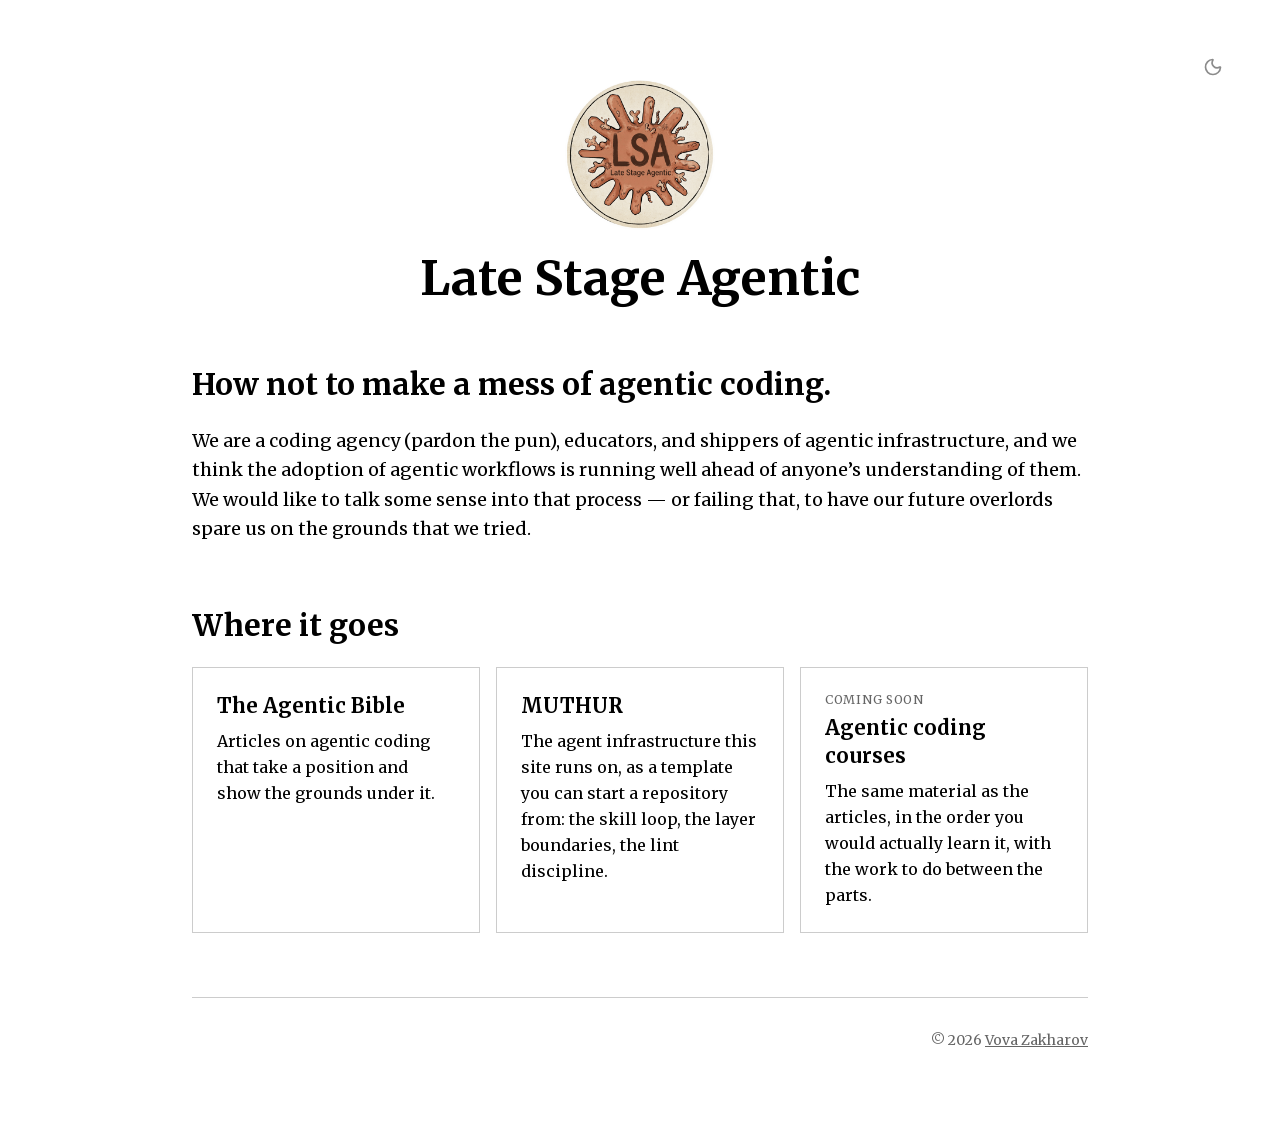
==== commit d8dc3150: "Built from 2d0901a96043f043ed50878f16347711dddcff46" ====
--- a/index.html
+++ b/index.html
@@ -1,11 +1,11 @@
-<!DOCTYPE html><!--vH2m5foyLIK0WvD9XlfKv--><html lang="en" class="merriweather_e65d94df-module__vXjjqq__variable jetbrains_mono_45f7e288-module__iZ_4eq__variable" data-mantine-color-scheme="light"><head><meta charSet="utf-8"/><meta name="viewport" content="width=device-width, initial-scale=1"/><link rel="preload" href="/_next/static/media/248e1dc0efc99276-s.p.8a6b2436.woff2" as="font" crossorigin="" type="font/woff2"/><link rel="preload" href="/_next/static/media/70bc3e132a0a741e-s.p.15008bfb.woff2" as="font" crossorigin="" type="font/woff2"/><link rel="preload" as="image" href="/ava.png"/><link rel="stylesheet" href="/_next/static/chunks/17d16f3627acd11b.css" data-precedence="next"/><link rel="stylesheet" href="/_next/static/chunks/809b2bf7755d236f.css" data-precedence="next"/><link rel="stylesheet" href="/_next/static/chunks/c25a665a64ca4ae1.css" data-precedence="next"/><link rel="preload" as="script" fetchPriority="low" href="/_next/static/chunks/f3f7e2cb6541253f.js"/><script src="/_next/static/chunks/4dacfad2209326a5.js" async=""></script><script src="/_next/static/chunks/148f0be3ab50cd37.js" async=""></script><script src="/_next/static/chunks/94bf88ab88646bab.js" async=""></script><script src="/_next/static/chunks/turbopack-8fab1e0576696fc8.js" async=""></script><script src="/_next/static/chunks/cd480578a47420d3.js" async=""></script><script src="/_next/static/chunks/d309dc137805cc68.js" async=""></script><script src="/_next/static/chunks/f5f20ef3f66fbcf1.js" async=""></script><script src="/_next/static/chunks/f687e9c68183cc85.js" async=""></script><script src="/_next/static/chunks/d099a31df5f1aa7d.js" async=""></script><script src="/_next/static/chunks/398504abcb01b8fc.js" async=""></script><meta name="next-size-adjust" content=""/><title>Late Stage Agentic</title><meta name="description" content="How not to make a mess of agentic coding."/><link rel="author" href="https://latestageagentic.com"/><meta name="author" content="Vova Zakharov"/><meta name="creator" content="Late Stage Agentic"/><meta property="og:title" content="Late Stage Agentic"/><meta property="og:description" content="How not to make a mess of agentic coding."/><meta property="og:url" content="https://latestageagentic.com"/><meta property="og:site_name" content="Late Stage Agentic"/><meta property="og:locale" content="en_US"/><meta property="og:image" content="https://latestageagentic.com/ava.png"/><meta property="og:image:width" content="1024"/><meta property="og:image:height" content="1024"/><meta property="og:image:alt" content="Late Stage Agentic"/><meta property="og:type" content="website"/><meta name="twitter:card" content="summary_large_image"/><meta name="twitter:site" content="@vovahimself"/><meta name="twitter:creator" content="@vovahimself"/><meta name="twitter:title" content="Late Stage Agentic"/><meta name="twitter:description" content="How not to make a mess of agentic coding."/><meta name="twitter:image" content="https://latestageagentic.com/ava.png"/><script data-mantine-script="true">try {
+<!DOCTYPE html><!--igDkW4rfdo9LFatdtc8X4--><html lang="en" class="merriweather_e65d94df-module__vXjjqq__variable jetbrains_mono_45f7e288-module__iZ_4eq__variable" data-mantine-color-scheme="light"><head><meta charSet="utf-8"/><meta name="viewport" content="width=device-width, initial-scale=1"/><link rel="preload" href="/_next/static/media/248e1dc0efc99276-s.p.8a6b2436.woff2" as="font" crossorigin="" type="font/woff2"/><link rel="preload" href="/_next/static/media/70bc3e132a0a741e-s.p.15008bfb.woff2" as="font" crossorigin="" type="font/woff2"/><link rel="preload" as="image" href="/ava.png"/><link rel="stylesheet" href="/_next/static/chunks/4946384656d42b6f.css" data-precedence="next"/><link rel="stylesheet" href="/_next/static/chunks/a865c1fb62cf2337.css" data-precedence="next"/><link rel="stylesheet" href="/_next/static/chunks/cc88942ba09c11fa.css" data-precedence="next"/><link rel="preload" as="script" fetchPriority="low" href="/_next/static/chunks/f3f7e2cb6541253f.js"/><script src="/_next/static/chunks/abeb8d28f7594880.js" async=""></script><script src="/_next/static/chunks/148f0be3ab50cd37.js" async=""></script><script src="/_next/static/chunks/94bf88ab88646bab.js" async=""></script><script src="/_next/static/chunks/turbopack-70eae1d54d609dbc.js" async=""></script><script src="/_next/static/chunks/07160dd190b3e780.js" async=""></script><script src="/_next/static/chunks/0a668f18e75f4337.js" async=""></script><script src="/_next/static/chunks/d099a31df5f1aa7d.js" async=""></script><script src="/_next/static/chunks/398504abcb01b8fc.js" async=""></script><script src="/_next/static/chunks/84c446b73d93f7a3.js" async=""></script><meta name="next-size-adjust" content=""/><title>Late Stage Agentic</title><meta name="description" content="How not to make a mess of agentic coding."/><link rel="author" href="https://latestageagentic.com"/><meta name="author" content="Vova Zakharov"/><meta name="creator" content="Late Stage Agentic"/><meta property="og:title" content="Late Stage Agentic"/><meta property="og:description" content="How not to make a mess of agentic coding."/><meta property="og:url" content="https://latestageagentic.com"/><meta property="og:site_name" content="Late Stage Agentic"/><meta property="og:locale" content="en_US"/><meta property="og:image" content="https://latestageagentic.com/ava.png"/><meta property="og:image:width" content="1024"/><meta property="og:image:height" content="1024"/><meta property="og:image:alt" content="Late Stage Agentic"/><meta property="og:type" content="website"/><meta name="twitter:card" content="summary_large_image"/><meta name="twitter:site" content="@vovahimself"/><meta name="twitter:creator" content="@vovahimself"/><meta name="twitter:title" content="Late Stage Agentic"/><meta name="twitter:description" content="How not to make a mess of agentic coding."/><meta name="twitter:image" content="https://latestageagentic.com/ava.png"/><script data-mantine-script="true">try {
   var _colorScheme = window.localStorage.getItem("mantine-color-scheme-value");
   var colorScheme = _colorScheme === "light" || _colorScheme === "dark" || _colorScheme === "auto" ? _colorScheme : "auto";
   var computedColorScheme = colorScheme !== "auto" ? colorScheme : window.matchMedia("(prefers-color-scheme: dark)").matches ? "dark" : "light";
   document.documentElement.setAttribute("data-mantine-color-scheme", computedColorScheme);
 } catch (e) {}
-</script><script src="/_next/static/chunks/a6dad97d9634a72d.js" noModule=""></script></head><body><div hidden=""><!--$--><!--/$--></div><style data-mantine-styles="true">:root, :host{--mantine-color-white: var(--color-background);--mantine-color-black: var(--color-foreground);--mantine-line-height: 1.5;--mantine-font-family: var(--font-merriweather), serif;--mantine-font-family-monospace: var(--font-mono), monospace;--mantine-font-family-headings: var(--font-merriweather), serif;--mantine-radius-default: 0rem;--mantine-primary-color-filled: var(--mantine-color-monochrome-filled);--mantine-primary-color-filled-hover: var(--mantine-color-monochrome-filled-hover);--mantine-primary-color-light: var(--mantine-color-monochrome-light);--mantine-primary-color-light-hover: var(--mantine-color-monochrome-light-hover);--mantine-primary-color-light-color: var(--mantine-color-monochrome-light-color);--mantine-breakpoint-xs: 30em;--mantine-breakpoint-sm: 40em;--mantine-breakpoint-md: 48em;--mantine-breakpoint-lg: 64em;--mantine-breakpoint-xl: 80em;--mantine-font-size-xs: 12px;--mantine-font-size-sm: 14px;--mantine-font-size-md: 16px;--mantine-font-size-lg: 18px;--mantine-font-size-xl: 20px;--mantine-line-height-xs: 1.3333;--mantine-line-height-sm: 1.4286;--mantine-line-height-md: 1.5;--mantine-line-height-lg: 1.5556;--mantine-line-height-xl: 1.4;--mantine-primary-color-0: var(--mantine-color-monochrome-0);--mantine-primary-color-1: var(--mantine-color-monochrome-1);--mantine-primary-color-2: var(--mantine-color-monochrome-2);--mantine-primary-color-3: var(--mantine-color-monochrome-3);--mantine-primary-color-4: var(--mantine-color-monochrome-4);--mantine-primary-color-5: var(--mantine-color-monochrome-5);--mantine-primary-color-6: var(--mantine-color-monochrome-6);--mantine-primary-color-7: var(--mantine-color-monochrome-7);--mantine-primary-color-8: var(--mantine-color-monochrome-8);--mantine-primary-color-9: var(--mantine-color-monochrome-9);--mantine-color-monochrome-0: var(--color-foreground);--mantine-color-monochrome-1: var(--color-foreground);--mantine-color-monochrome-2: var(--color-foreground);--mantine-color-monochrome-3: var(--color-foreground);--mantine-color-monochrome-4: var(--color-foreground);--mantine-color-monochrome-5: var(--color-foreground);--mantine-color-monochrome-6: var(--color-foreground);--mantine-color-monochrome-7: var(--color-foreground);--mantine-color-monochrome-8: var(--color-foreground);--mantine-color-monochrome-9: var(--color-foreground);--mantine-h1-font-size: 36px;--mantine-h1-line-height: 40px;--mantine-h2-font-size: 30px;--mantine-h2-line-height: 36px;--mantine-h3-font-size: 24px;--mantine-h3-line-height: 32px;--mantine-h4-font-size: 20px;--mantine-h4-line-height: 28px;--mantine-color-body: var(--color-background);--mantine-color-text: var(--color-foreground);--mantine-color-anchor: var(--color-foreground);--mantine-color-default-border: var(--color-border-hairline-strong);}
+</script><script defer="" src="https://stats.vovazakharov.com/app.js" data-website-id="1d5168b8-0a1b-42ff-bf4f-006e903fd1d8" data-domains="latestageagentic.com"></script><script src="/_next/static/chunks/a6dad97d9634a72d.js" noModule=""></script></head><body><div hidden=""><!--$--><!--/$--></div><style data-mantine-styles="true">:root, :host{--mantine-color-white: var(--color-background);--mantine-color-black: var(--color-foreground);--mantine-line-height: 1.5;--mantine-font-family: var(--font-merriweather), serif;--mantine-font-family-monospace: var(--font-mono), monospace;--mantine-font-family-headings: var(--font-merriweather), serif;--mantine-radius-default: 0rem;--mantine-primary-color-filled: var(--mantine-color-monochrome-filled);--mantine-primary-color-filled-hover: var(--mantine-color-monochrome-filled-hover);--mantine-primary-color-light: var(--mantine-color-monochrome-light);--mantine-primary-color-light-hover: var(--mantine-color-monochrome-light-hover);--mantine-primary-color-light-color: var(--mantine-color-monochrome-light-color);--mantine-breakpoint-xs: 30em;--mantine-breakpoint-sm: 40em;--mantine-breakpoint-md: 48em;--mantine-breakpoint-lg: 64em;--mantine-breakpoint-xl: 80em;--mantine-font-size-xs: 12px;--mantine-font-size-sm: 14px;--mantine-font-size-md: 16px;--mantine-font-size-lg: 18px;--mantine-font-size-xl: 20px;--mantine-line-height-xs: 1.3333;--mantine-line-height-sm: 1.4286;--mantine-line-height-md: 1.5;--mantine-line-height-lg: 1.5556;--mantine-line-height-xl: 1.4;--mantine-primary-color-0: var(--mantine-color-monochrome-0);--mantine-primary-color-1: var(--mantine-color-monochrome-1);--mantine-primary-color-2: var(--mantine-color-monochrome-2);--mantine-primary-color-3: var(--mantine-color-monochrome-3);--mantine-primary-color-4: var(--mantine-color-monochrome-4);--mantine-primary-color-5: var(--mantine-color-monochrome-5);--mantine-primary-color-6: var(--mantine-color-monochrome-6);--mantine-primary-color-7: var(--mantine-color-monochrome-7);--mantine-primary-color-8: var(--mantine-color-monochrome-8);--mantine-primary-color-9: var(--mantine-color-monochrome-9);--mantine-color-monochrome-0: var(--color-foreground);--mantine-color-monochrome-1: var(--color-foreground);--mantine-color-monochrome-2: var(--color-foreground);--mantine-color-monochrome-3: var(--color-foreground);--mantine-color-monochrome-4: var(--color-foreground);--mantine-color-monochrome-5: var(--color-foreground);--mantine-color-monochrome-6: var(--color-foreground);--mantine-color-monochrome-7: var(--color-foreground);--mantine-color-monochrome-8: var(--color-foreground);--mantine-color-monochrome-9: var(--color-foreground);--mantine-h1-font-size: 36px;--mantine-h1-line-height: 40px;--mantine-h2-font-size: 30px;--mantine-h2-line-height: 36px;--mantine-h3-font-size: 24px;--mantine-h3-line-height: 32px;--mantine-h4-font-size: 20px;--mantine-h4-line-height: 28px;--mantine-color-body: var(--color-background);--mantine-color-text: var(--color-foreground);--mantine-color-anchor: var(--color-foreground);--mantine-color-default-border: var(--color-border-hairline-strong);}
 
 :root[data-mantine-color-scheme="dark"], :host([data-mantine-color-scheme="dark"]){--mantine-color-anchor: var(--mantine-color-monochrome-4);--mantine-color-monochrome-text: var(--mantine-color-monochrome-4);--mantine-color-monochrome-filled: var(--mantine-color-monochrome-8);--mantine-color-monochrome-filled-hover: var(--mantine-color-monochrome-9);--mantine-color-monochrome-light: color-mix(in srgb, var(--color-foreground), black 50%);--mantine-color-monochrome-light-hover: color-mix(in srgb, var(--color-foreground), black 30%);--mantine-color-monochrome-light-color: var(--mantine-color-monochrome-0);--mantine-color-monochrome-outline: var(--mantine-color-monochrome-4);--mantine-color-monochrome-outline-hover: color-mix(in srgb, var(--color-foreground), transparent 95%);}
 
-:root[data-mantine-color-scheme="light"], :host([data-mantine-color-scheme="light"]){--mantine-color-text: var(--color-foreground);--mantine-color-body: var(--color-background);--mantine-color-anchor: var(--mantine-color-monochrome-6);--mantine-color-monochrome-text: var(--mantine-color-monochrome-filled);--mantine-color-monochrome-filled: var(--mantine-color-monochrome-6);--mantine-color-monochrome-filled-hover: var(--mantine-color-monochrome-7);--mantine-color-monochrome-light: var(--mantine-color-monochrome-1);--mantine-color-monochrome-light-hover: var(--mantine-color-monochrome-2);--mantine-color-monochrome-light-color: var(--mantine-color-monochrome-9);--mantine-color-monochrome-outline: var(--mantine-color-monochrome-6);--mantine-color-monochrome-outline-hover: color-mix(in srgb, var(--color-foreground), transparent 95%);}</style><style data-mantine-styles="classes">@media (max-width: 29.99375em) {.mantine-visible-from-xs {display: none !important;}}@media (min-width: 30em) {.mantine-hidden-from-xs {display: none !important;}}@media (max-width: 39.99375em) {.mantine-visible-from-sm {display: none !important;}}@media (min-width: 40em) {.mantine-hidden-from-sm {display: none !important;}}@media (max-width: 47.99375em) {.mantine-visible-from-md {display: none !important;}}@media (min-width: 48em) {.mantine-hidden-from-md {display: none !important;}}@media (max-width: 63.99375em) {.mantine-visible-from-lg {display: none !important;}}@media (min-width: 64em) {.mantine-hidden-from-lg {display: none !important;}}@media (max-width: 79.99375em) {.mantine-visible-from-xl {display: none !important;}}@media (min-width: 80em) {.mantine-hidden-from-xl {display: none !important;}}</style><div class="theme-corner-module-scss-module__0my3Wa__corner"><button style="--ai-size:calc(2.375rem * var(--mantine-scale));--ai-bg:transparent;--ai-hover:transparent;--ai-color:var(--mantine-color-monochrome-light-color);--ai-bd:calc(0.0625rem * var(--mantine-scale)) solid transparent" class="mantine-focus-auto mantine-active theme-module-scss-module__HafYqq__control theme-toggle-module-scss-module__rgHkOW__toggle print-hidden m_8d3f4000 mantine-ActionIcon-root m_87cf2631 mantine-UnstyledButton-root" data-variant="transparent" type="button" aria-label="Toggle theme"><span class="m_8d3afb97 mantine-ActionIcon-icon"><svg xmlns="http://www.w3.org/2000/svg" width="20" height="20" viewBox="0 0 24 24" fill="none" stroke="currentColor" stroke-width="2" stroke-linecap="round" stroke-linejoin="round" class="lucide lucide-moon theme-toggle-module-scss-module__rgHkOW__whenLight" aria-hidden="true"><path d="M20.985 12.486a9 9 0 1 1-9.473-9.472c.405-.022.617.46.402.803a6 6 0 0 0 8.268 8.268c.344-.215.825-.004.803.401"></path></svg><svg xmlns="http://www.w3.org/2000/svg" width="20" height="20" viewBox="0 0 24 24" fill="none" stroke="currentColor" stroke-width="2" stroke-linecap="round" stroke-linejoin="round" class="lucide lucide-sun theme-toggle-module-scss-module__rgHkOW__whenDark" aria-hidden="true"><circle cx="12" cy="12" r="4"></circle><path d="M12 2v2"></path><path d="M12 20v2"></path><path d="m4.93 4.93 1.41 1.41"></path><path d="m17.66 17.66 1.41 1.41"></path><path d="M2 12h2"></path><path d="M20 12h2"></path><path d="m6.34 17.66-1.41 1.41"></path><path d="m19.07 4.93-1.41 1.41"></path></svg></span></button></div><div class="page-shell-module-scss-module__NKq7Xa__page"><div style="--container-size:calc(56rem * var(--mantine-scale));padding-inline:0rem" class="m_7485cace mantine-Container-root" data-strategy="block"><div style="--stack-gap:calc(4rem * var(--mantine-scale));--stack-align:stretch;--stack-justify:flex-start" class="m_6d731127 mantine-Stack-root"><header style="--stack-gap:calc(1.5rem * var(--mantine-scale));--stack-align:stretch;--stack-justify:flex-start;text-align:center" class="m_6d731127 mantine-Stack-root"><div class="m_4451eb3a mantine-Center-root"><img alt="Late Stage Agentic" width="150" height="150" decoding="async" data-nimg="1" style="color:transparent;border-radius:50%" src="/ava.png"/></div><h1 style="--title-fw:var(--mantine-h1-font-weight);--title-lh:var(--mantine-h1-line-height);--title-fz:var(--mantine-h1-font-size)" class="theme-module-scss-module__HafYqq__title m_8a5d1357 mantine-Title-root" data-order="1">Late Stage Agentic</h1></header><section class="" id="about"><div style="--stack-gap:calc(1.5rem * var(--mantine-scale));--stack-align:stretch;--stack-justify:flex-start" class="m_6d731127 mantine-Stack-root"><div style="--stack-gap:calc(1.5rem * var(--mantine-scale));--stack-align:flex-start;--stack-justify:flex-start" class="m_6d731127 mantine-Stack-root"><h2 style="--title-fw:var(--mantine-h2-font-weight);--title-lh:var(--mantine-h2-line-height);--title-fz:var(--mantine-h2-font-size)" class="theme-module-scss-module__HafYqq__title m_8a5d1357 mantine-Title-root" data-order="2">How not to make a mess of agentic coding.</h2><p style="--text-fz:var(--mantine-font-size-lg);--text-lh:var(--mantine-line-height-lg);line-height:1.625" class="mantine-focus-auto m_b6d8b162 mantine-Text-root" data-size="lg">I keep asking myself this, and I keep getting asked it: what are all you developers for, if an agent can write GTA 6 from a single prompt?</p><p style="--text-fz:var(--mantine-font-size-lg);--text-lh:var(--mantine-line-height-lg);line-height:1.625" class="mantine-focus-auto m_b6d8b162 mantine-Text-root" data-size="lg">My Claude and I have been trying to answer that with something other than philosophy. There is a<!-- --> <a class="mantine-focus-auto m_849cf0da m_b6d8b162 mantine-Text-root mantine-Anchor-root" data-inherit="true" data-underline="always" href="https://github.com/vzakharov/vovazakharov.com/blob/main/writing/notes/the-five-percent.md" target="_blank" rel="noopener noreferrer">file</a> <!-- -->that Claude writes to after every review of code it wrote — what exactly it got wrong, generalised and grouped with everything before it. The most frequent finding in it reads:</p><p style="--text-fz:var(--mantine-font-size-xl);--text-lh:var(--mantine-line-height-xl);opacity:0.8;font-style:italic" class="mantine-focus-auto m_b6d8b162 mantine-Text-root" data-size="xl">What it was handed, it treats as fixed</p><p style="--text-fz:var(--mantine-font-size-lg);--text-lh:var(--mantine-line-height-lg);line-height:1.625" class="mantine-focus-auto m_b6d8b162 mantine-Text-root" data-size="lg">Solving a well-posed task reliably, predictably and elegantly is one talent, and the models get closer to it month by month — though there is a great deal still to work on, and a great deal of this site is about that. Seeing that the task is posed wrong, or that it is the wrong task altogether, is the other talent. That one, as Mastercard says, is priceless.</p><p style="--text-fz:var(--mantine-font-size-lg);--text-lh:var(--mantine-line-height-lg);line-height:1.625" class="mantine-focus-auto m_b6d8b162 mantine-Text-root" data-size="lg">So inventing the skills and the methods that let an agent and a person help rather than hinder each other is the right work, and most of what gets written here is that work. But don’t count on the agents’ ever-improving analysis, planning and self-correction abilities to replace what we meat sacks get as a bonus for being limited and not lasting very long — the bumps and bruises collected over a life. And the new bruises, for every one of Claude’s mistakes, are still yours to collect.</p><p style="--text-fz:var(--mantine-font-size-lg);--text-lh:var(--mantine-line-height-lg);line-height:1.625" class="mantine-focus-auto m_b6d8b162 mantine-Text-root" data-size="lg">Welcome to <!-- -->Late Stage Agentic<!-- --> — a diagnosis best heard while there is still anyone to make it.</p></div></div></section><section class="" id="work"><div style="--stack-gap:calc(1.5rem * var(--mantine-scale));--stack-align:stretch;--stack-justify:flex-start" class="m_6d731127 mantine-Stack-root"><h2 style="--title-fw:var(--mantine-h2-font-weight);--title-lh:var(--mantine-h2-line-height);--title-fz:var(--mantine-h2-font-size)" class="theme-module-scss-module__HafYqq__title m_8a5d1357 mantine-Title-root" data-order="2">Where it goes</h2><style data-mantine-styles="inline">.__m__-_R_5bbmqlutb_{--sg-spacing-x:calc(1rem * var(--mantine-scale));--sg-spacing-y:calc(1rem * var(--mantine-scale));--sg-cols:1;}@media(min-width: 48em){.__m__-_R_5bbmqlutb_{--sg-cols:2;}}</style><div class="m_2415a157 mantine-SimpleGrid-root __m__-_R_5bbmqlutb_"><div class="card-module-scss-module__7qpu5G__card m_1b7284a3 mantine-Paper-root" data-with-border="true"><a href="https://agentic.bible" target="_blank" rel="noopener noreferrer" class="card-module-scss-module__7qpu5G__link" aria-label="The Agentic Bible"></a><h3 style="--title-fw:var(--mantine-h4-font-weight);--title-lh:var(--mantine-h4-line-height);--title-fz:var(--mantine-h4-font-size);margin-bottom:calc(0.5rem * var(--mantine-scale))" class="theme-module-scss-module__HafYqq__title m_8a5d1357 mantine-Title-root" data-size="h4" data-order="3">The Agentic Bible</h3><p style="line-height:1.625" class="mantine-focus-auto m_b6d8b162 mantine-Text-root">Articles on agentic coding that take a position and show the grounds under it.</p></div><div class="card-module-scss-module__7qpu5G__card m_1b7284a3 mantine-Paper-root" data-with-border="true"><a href="https://github.com/vzakharov/muthur" target="_blank" rel="noopener noreferrer" class="card-module-scss-module__7qpu5G__link" aria-label="MUTHUR"></a><h3 style="--title-fw:var(--mantine-h4-font-weight);--title-lh:var(--mantine-h4-line-height);--title-fz:var(--mantine-h4-font-size);margin-bottom:calc(0.5rem * var(--mantine-scale))" class="theme-module-scss-module__HafYqq__title m_8a5d1357 mantine-Title-root" data-size="h4" data-order="3">MUTHUR</h3><p style="line-height:1.625" class="mantine-focus-auto m_b6d8b162 mantine-Text-root">The agent infrastructure this site runs on, as a template you can start a repository from: the skill loop, the layer boundaries, the lint discipline.</p></div><div class="card-module-scss-module__7qpu5G__card m_1b7284a3 mantine-Paper-root" data-with-border="true"><p style="--text-fz:var(--mantine-font-size-xs);--text-lh:var(--mantine-line-height-xs);margin-bottom:calc(0.375rem * var(--mantine-scale));opacity:0.6;letter-spacing:0.06em;text-transform:uppercase" class="mantine-focus-auto m_b6d8b162 mantine-Text-root" data-size="xs">Coming soon</p><h3 style="--title-fw:var(--mantine-h4-font-weight);--title-lh:var(--mantine-h4-line-height);--title-fz:var(--mantine-h4-font-size);margin-bottom:calc(0.5rem * var(--mantine-scale))" class="theme-module-scss-module__HafYqq__title m_8a5d1357 mantine-Title-root" data-size="h4" data-order="3">Agentic coding courses</h3><p style="line-height:1.625" class="mantine-focus-auto m_b6d8b162 mantine-Text-root">The same material as the articles, in the order you would actually learn it, with the work to do between the parts.</p></div></div></div></section><footer class=""><div style="--divider-color:var(--color-border-hairline);margin-bottom:calc(2rem * var(--mantine-scale))" class="m_3eebeb36 mantine-Divider-root" data-orientation="horizontal" role="separator"></div><div style="--group-gap:calc(2rem * var(--mantine-scale));--group-align:flex-start;--group-justify:space-between;--group-wrap:wrap" class="m_4081bf90 mantine-Group-root"><p style="--text-fz:var(--mantine-font-size-sm);--text-lh:var(--mantine-line-height-sm);opacity:0.6;min-width:calc(22.5rem * var(--mantine-scale));flex:1" class="mantine-focus-auto m_b6d8b162 mantine-Text-root" data-size="sm"></p><p style="--text-fz:var(--mantine-font-size-sm);--text-lh:var(--mantine-line-height-sm);opacity:0.6" class="mantine-focus-auto m_b6d8b162 mantine-Text-root" data-size="sm">© <!-- -->2026<!-- --> <a class="mantine-focus-auto m_849cf0da m_b6d8b162 mantine-Text-root mantine-Anchor-root" data-inherit="true" data-underline="always" href="https://vovazakharov.com">Vova Zakharov</a></p></div></footer></div></div></div><!--$--><!--/$--><script src="/_next/static/chunks/f3f7e2cb6541253f.js" id="_R_" async=""></script><script>(self.__next_f=self.__next_f||[]).push([0])</script><script>self.__next_f.push([1,"1:\"$Sreact.fragment\"\n2:I[9171,[\"/_next/static/chunks/cd480578a47420d3.js\",\"/_next/static/chunks/d309dc137805cc68.js\",\"/_next/static/chunks/f5f20ef3f66fbcf1.js\"],\"ColorSchemeScript\"]\n4:I[34551,[\"/_next/static/chunks/cd480578a47420d3.js\",\"/_next/static/chunks/d309dc137805cc68.js\",\"/_next/static/chunks/f5f20ef3f66fbcf1.js\",\"/_next/static/chunks/f687e9c68183cc85.js\"],\"Box\"]\n5:I[28415,[\"/_next/static/chunks/cd480578a47420d3.js\",\"/_next/static/chunks/d309dc137805cc68.js\",\"/_next/static/chunks/f5f20ef3f66fbcf1.js\",\"/_next/static/chunks/f687e9c68183cc85.js\"],\"Container\"]\n6:I[94086,[\"/_next/static/chunks/cd480578a47420d3.js\",\"/_next/static/chunks/d309dc137805cc68.js\",\"/_next/static/chunks/f5f20ef3f66fbcf1.js\",\"/_next/static/chunks/f687e9c68183cc85.js\"],\"Stack\"]\n7:I[54537,[\"/_next/static/chunks/cd480578a47420d3.js\",\"/_next/static/chunks/d309dc137805cc68.js\",\"/_next/static/chunks/f5f20ef3f66fbcf1.js\",\"/_next/static/chunks/f687e9c68183cc85.js\"],\"Center\"]\n8:I[77848,[\"/_next/static/chunks/cd480578a47420d3.js\",\"/_next/static/chunks/d309dc137805cc68.js\",\"/_next/static/chunks/f5f20ef3f66fbcf1.js\",\"/_next/static/chunks/f687e9c68183cc85.js\"],\"Image\"]\n9:I[81980,[\"/_next/static/chunks/cd480578a47420d3.js\",\"/_next/static/chunks/d309dc137805cc68.js\",\"/_next/static/chunks/f5f20ef3f66fbcf1.js\",\"/_next/static/chunks/f687e9c68183cc85.js\"],\"Title\"]\na:I[27835,[\"/_next/static/chunks/cd480578a47420d3.js\",\"/_next/static/chunks/d309dc137805cc68.js\",\"/_next/static/chunks/f5f20ef3f66fbcf1.js\",\"/_next/static/chunks/f687e9c68183cc85.js\"],\"Text\"]\nb:I[35557,[\"/_next/static/chunks/cd480578a47420d3.js\",\"/_next/static/chunks/d309dc137805cc68.js\",\"/_next/static/chunks/f5f20ef3f66fbcf1.js\",\"/_next/static/chunks/f687e9c68183cc85.js\"],\"Anchor\"]\nc:I[75421,[\"/_next/static/chunks/cd480578a47420d3.js\",\"/_next/static/chunks/d309dc137805cc68.js\",\"/_next/static/chunks/f5f20ef3f66fbcf1.js\",\"/_next/static/chunks/f687e9c68183cc85.js\"],\"SimpleGrid\"]\nd:I[1651,[\"/_next/static/chunks/cd480578a47420d3.js\",\"/_next/static/chunks/d309dc137805cc68.js\",\"/_next/static/chunks/f5f20ef3f66fbcf1.js\",\"/_next/static/chunks/f687e9c68183cc85.js\"],\"Paper\"]\n16:I[85921,[\"/_next/static/chunks/d099a31df5f1aa7d.js\",\"/_next/static/chunks/398504abcb01b8fc.js\"],\"default\"]\n:HL[\"/_next/static/chunks/17d16f3627acd11b.css\",\"style\"]\n:HL[\"/_next/static/chunks/809b2bf7755d236f.css\",\"style\"]\n:HL[\"/_next/static/chunks/c25a665a64ca4ae1.css\",\"style\"]\n:HL[\"/_next/static/media/248e1dc0efc99276-s.p.8a6b2436.woff2\",\"font\",{\"crossOrigin\":\"\",\"type\":\"font/woff2\"}]\n:HL[\"/_next/static/media/70bc3e132a0a741e-s.p.15008bfb.woff2\",\"font\",{\"crossOrigin\":\"\",\"type\":\"font/woff2\"}]\n"])</script><script>self.__next_f.push([1,"0:{\"P\":null,\"b\":\"vH2m5foyLIK0WvD9XlfKv\",\"c\":[\"\",\"\"],\"q\":\"\",\"i\":false,\"f\":[[[\"\",{\"children\":[\"__PAGE__\",{}]},\"$undefined\",\"$undefined\",true],[[\"$\",\"$1\",\"c\",{\"children\":[[[\"$\",\"link\",\"0\",{\"rel\":\"stylesheet\",\"href\":\"/_next/static/chunks/17d16f3627acd11b.css\",\"precedence\":\"next\",\"crossOrigin\":\"$undefined\",\"nonce\":\"$undefined\"}],[\"$\",\"link\",\"1\",{\"rel\":\"stylesheet\",\"href\":\"/_next/static/chunks/809b2bf7755d236f.css\",\"precedence\":\"next\",\"crossOrigin\":\"$undefined\",\"nonce\":\"$undefined\"}],[\"$\",\"link\",\"2\",{\"rel\":\"stylesheet\",\"href\":\"/_next/static/chunks/c25a665a64ca4ae1.css\",\"precedence\":\"next\",\"crossOrigin\":\"$undefined\",\"nonce\":\"$undefined\"}],[\"$\",\"script\",\"script-0\",{\"src\":\"/_next/static/chunks/cd480578a47420d3.js\",\"async\":true,\"nonce\":\"$undefined\"}],[\"$\",\"script\",\"script-1\",{\"src\":\"/_next/static/chunks/d309dc137805cc68.js\",\"async\":true,\"nonce\":\"$undefined\"}],[\"$\",\"script\",\"script-2\",{\"src\":\"/_next/static/chunks/f5f20ef3f66fbcf1.js\",\"async\":true,\"nonce\":\"$undefined\"}]],[\"$\",\"html\",null,{\"lang\":\"en\",\"className\":\"merriweather_e65d94df-module__vXjjqq__variable jetbrains_mono_45f7e288-module__iZ_4eq__variable\",\"suppressHydrationWarning\":true,\"data-mantine-color-scheme\":\"light\",\"children\":[[\"$\",\"head\",null,{\"children\":[\"$\",\"$L2\",null,{\"defaultColorScheme\":\"auto\"}]}],[\"$\",\"body\",null,{\"children\":\"$L3\"}]]}]]}],{\"children\":[[\"$\",\"$1\",\"c\",{\"children\":[[\"$\",\"$L4\",null,{\"className\":\"page-shell-module-scss-module__NKq7Xa__page\",\"children\":[\"$\",\"$L5\",null,{\"size\":896,\"px\":0,\"children\":[\"$\",\"$L6\",null,{\"gap\":64,\"children\":[[\"$\",\"$L6\",null,{\"component\":\"header\",\"gap\":24,\"ta\":\"center\",\"children\":[[\"$\",\"$L7\",null,{\"children\":[\"$\",\"$L8\",null,{\"src\":\"/ava.png\",\"alt\":\"Late Stage Agentic\",\"width\":150,\"height\":150,\"style\":{\"borderRadius\":\"50%\"},\"priority\":true}]}],[\"$\",\"$L9\",null,{\"order\":1,\"children\":\"Late Stage Agentic\"}]]}],[\"$\",\"$L4\",null,{\"component\":\"section\",\"id\":\"about\",\"children\":[\"$\",\"$L6\",null,{\"gap\":24,\"children\":[false,[\"$\",\"$L6\",null,{\"gap\":24,\"align\":\"flex-start\",\"children\":[[\"$\",\"$L9\",null,{\"order\":2,\"children\":\"How not to make a mess of agentic coding.\"}],[\"$\",\"$La\",null,{\"size\":\"lg\",\"lh\":1.625,\"children\":\"I keep asking myself this, and I keep getting asked it: what are all you developers for, if an agent can write GTA 6 from a single prompt?\"}],[\"$\",\"$La\",null,{\"size\":\"lg\",\"lh\":1.625,\"children\":[\"My Claude and I have been trying to answer that with something other than philosophy. There is a\",\" \",[\"$\",\"$Lb\",null,{\"href\":\"https://github.com/vzakharov/vovazakharov.com/blob/main/writing/notes/the-five-percent.md\",\"target\":\"_blank\",\"rel\":\"noopener noreferrer\",\"inherit\":true,\"children\":\"file\"}],\" \",\"that Claude writes to after every review of code it wrote — what exactly it got wrong, generalised and grouped with everything before it. The most frequent finding in it reads:\"]}],[\"$\",\"$La\",null,{\"size\":\"xl\",\"fs\":\"italic\",\"opacity\":0.8,\"children\":\"What it was handed, it treats as fixed\"}],[\"$\",\"$La\",null,{\"size\":\"lg\",\"lh\":1.625,\"children\":\"Solving a well-posed task reliably, predictably and elegantly is one talent, and the models get closer to it month by month — though there is a great deal still to work on, and a great deal of this site is about that. Seeing that the task is posed wrong, or that it is the wrong task altogether, is the other talent. That one, as Mastercard says, is priceless.\"}],[\"$\",\"$La\",null,{\"size\":\"lg\",\"lh\":1.625,\"children\":\"So inventing the skills and the methods that let an agent and a person help rather than hinder each other is the right work, and most of what gets written here is that work. But don’t count on the agents’ ever-improving analysis, planning and self-correction abilities to replace what we meat sacks get as a bonus for being limited and not lasting very long — the bumps and bruises collected over a life. And the new bruises, for every one of Claude’s mistakes, are still yours to collect.\"}],[\"$\",\"$La\",null,{\"size\":\"lg\",\"lh\":1.625,\"children\":[\"Welcome to \",\"Late Stage Agentic\",\" — a diagnosis best heard while there is still anyone to make it.\"]}]]}]]}]}],[\"$\",\"$L4\",null,{\"component\":\"section\",\"id\":\"work\",\"children\":[\"$\",\"$L6\",null,{\"gap\":24,\"children\":[false,[[\"$\",\"$L9\",null,{\"order\":2,\"children\":\"Where it goes\"}],[\"$\",\"$Lc\",null,{\"cols\":{\"base\":1,\"md\":2},\"spacing\":16,\"children\":[[\"$\",\"$Ld\",\"The Agentic Bible\",{\"withBorder\":true,\"className\":\"card-module-scss-module__7qpu5G__card\",\"children\":[[\"$\",\"a\",null,{\"href\":\"https://agentic.bible\",\"target\":\"_blank\",\"rel\":\"noopener noreferrer\",\"className\":\"card-module-scss-module__7qpu5G__link\",\"aria-label\":\"The Agentic Bible\"}],false,\"$Le\",\"$Lf\"]}],\"$L10\",\"$L11\"]}]]]}]}],\"$L12\"]}]}]}],[\"$L13\"],\"$L14\"]}],{},null,false,false]},null,false,false],\"$L15\",false]],\"m\":\"$undefined\",\"G\":[\"$16\",[]],\"S\":true}\n"])</script><script>self.__next_f.push([1,"17:I[2287,[\"/_next/static/chunks/cd480578a47420d3.js\",\"/_next/static/chunks/d309dc137805cc68.js\",\"/_next/static/chunks/f5f20ef3f66fbcf1.js\",\"/_next/static/chunks/f687e9c68183cc85.js\"],\"Divider\"]\n18:I[54448,[\"/_next/static/chunks/cd480578a47420d3.js\",\"/_next/static/chunks/d309dc137805cc68.js\",\"/_next/static/chunks/f5f20ef3f66fbcf1.js\",\"/_next/static/chunks/f687e9c68183cc85.js\"],\"Group\"]\n19:I[50774,[\"/_next/static/chunks/d099a31df5f1aa7d.js\",\"/_next/static/chunks/398504abcb01b8fc.js\"],\"OutletBoundary\"]\n1a:\"$Sreact.suspense\"\n1c:I[50774,[\"/_next/static/chunks/d099a31df5f1aa7d.js\",\"/_next/static/chunks/398504abcb01b8fc.js\"],\"ViewportBoundary\"]\n1e:I[50774,[\"/_next/static/chunks/d099a31df5f1aa7d.js\",\"/_next/static/chunks/398504abcb01b8fc.js\"],\"MetadataBoundary\"]\ne:[\"$\",\"$L9\",null,{\"order\":3,\"size\":\"h4\",\"mb\":8,\"children\":\"The Agentic Bible\"}]\nf:[\"$\",\"$La\",null,{\"lh\":1.625,\"children\":\"Articles on agentic coding that take a position and show the grounds under it.\"}]\n10:[\"$\",\"$Ld\",\"MUTHUR\",{\"withBorder\":true,\"className\":\"card-module-scss-module__7qpu5G__card\",\"children\":[[\"$\",\"a\",null,{\"href\":\"https://github.com/vzakharov/muthur\",\"target\":\"_blank\",\"rel\":\"noopener noreferrer\",\"className\":\"card-module-scss-module__7qpu5G__link\",\"aria-label\":\"MUTHUR\"}],false,[\"$\",\"$L9\",null,{\"order\":3,\"size\":\"h4\",\"mb\":8,\"children\":\"MUTHUR\"}],[\"$\",\"$La\",null,{\"lh\":1.625,\"children\":\"The agent infrastructure this site runs on, as a template you can start a repository from: the skill loop, the layer boundaries, the lint discipline.\"}]]}]\n11:[\"$\",\"$Ld\",\"Agentic coding courses\",{\"withBorder\":true,\"className\":\"card-module-scss-module__7qpu5G__card\",\"children\":[false,[\"$\",\"$La\",null,{\"size\":\"xs\",\"tt\":\"uppercase\",\"opacity\":0.6,\"mb\":6,\"lts\":\"0.06em\",\"children\":\"Coming soon\"}],[\"$\",\"$L9\",null,{\"order\":3,\"size\":\"h4\",\"mb\":8,\"children\":\"Agentic coding courses\"}],[\"$\",\"$La\",null,{\"lh\":1.625,\"children\":\"The same material as the articles, in the order you would actually learn it, with the work to do between the parts.\"}]]}]\n12:[\"$\",\"$L4\",null,{\"component\":\"footer\",\"children\":[[\"$\",\"$L17\",null,{\"mb\":32,\"color\":\"var(--color-border-hairline)\"}],[\"$\",\"$L18\",null,{\"justify\":\"space-between\",\"align\":\"flex-start\",\"gap\":32,\"children\":[[\"$\",\"$La\",null,{\"size\":\"sm\",\"opacity\":0.6,\"flex\":1,\"miw\":360,\"children\":\"$undefined\"}],[\"$\",\"$La\",null,{\"size\":\"sm\",\"opacity\":0.6,\"children\":[\"© \",2026,\" \",[\"$\",\"$Lb\",null,{\"href\":\"https://vovazakharov.com\",\"inherit\":true,\"children\":\"Vova Zakharov\"}]]}]]}]]}]\n13:[\"$\",\"script\",\"script-0\",{\"src\":\"/_next/static/chunks/f687e9c68183cc85.js\",\"async\":true,\"nonce\":\"$undefined\"}]\n14:[\"$\",\"$L19\",null,{\"children\":[\"$\",\"$1a\",null,{\"name\":\"Next.MetadataOutlet\",\"children\":\"$@1b\"}]}]\n15:[\"$\",\"$1\",\"h\",{\"children\":[null,[\"$\",\"$L1c\",null,{\"children\":\"$@1d\"}],[\"$\",\"div\",null,{\"hidden\":true,\"children\":[\"$\",\"$L1e\",null,{\"children\":[\"$\",\"$1a\",null,{\"name\":\"Next.Metadata\",\"children\":\"$@1f\"}]}]}],[\"$\",\"meta\",null,{\"name\":\"next-size-adjust\",\"content\":\"\"}]]}]\n"])</script><script>self.__next_f.push([1,"20:I[1572,[\"/_next/static/chunks/cd480578a47420d3.js\",\"/_next/static/chunks/d309dc137805cc68.js\",\"/_next/static/chunks/f5f20ef3f66fbcf1.js\"],\"default\"]\n"])</script><script>self.__next_f.push([1,"3:[\"$\",\"$L20\",null,{\"formats\":\"$undefined\",\"locale\":\"en\",\"messages\":{\"cv\":{\"metadata\":{\"description\":\"Full-stack developer with deep AI/ML expertise since 2020. Building practical LLM-powered tools, prototypes, and production systems.\",\"ogSuffix\":\"Physics-math brain meets low-maintenance execution.\"},\"header\":{\"name\":\"Vova Zakharov\",\"tagline\":\"Developer – AI, full-stack, and the bits in-between\",\"email\":\"vzakharov@gmail.com\"},\"profile\":{\"title\":\"Profile\",\"paragraph1\":\"Developer with a physics-and-math brain and a knack for building practical tools that turn AI buzz into actual features. Ever since 2020, most of my work revolves around LLMs and image generation, following years of messing with smaller neural networks. This means I \u003cstrong\u003edon't buy or sell buzzwords\u003c/strong\u003e, I understand things \u003cstrong\u003ea level or two deeper than most\u003c/strong\u003e, and I've developed an \u003cstrong\u003eintuition for what models can and cannot do\u003c/strong\u003e.\",\"paragraph2\":\"I've built systems from scratch, simplified convoluted integrations, and turned vague ideas into working prototypes — across open-source, startups, and global advertising giants.\"},\"whatIOffer\":{\"title\":\"What I Offer\",\"blocks\":{\"coreCapabilities\":{\"title\":\"Core Capabilities\",\"items\":[\"Bring your idea to an MVP/prototype in 1-2 months\",\"Clean the mess in the prototype you vibe-coded\",\"Explain exactly why your AI agent doesn't work the way you expected, and fix it\"]},\"engagements\":{\"title\":\"Engagements\",\"items\":[{\"label\":\"Idea → production\",\"text\":\"your idea in the hands of real users in one to two months, built the way it will be maintained rather than as a demo to throw away.\"},{\"label\":\"Architecture and foundations\",\"text\":\"the system drawn and the foundation stood up — framework and platform chosen, the structure and its conventions in place — for a team that will build the features itself.\"},{\"label\":\"Your team on agent rails\",\"text\":\"the architecture, the staged pipeline and the pre-push gate that let a crowd of agents ship without drifting — set up on your codebase, then handed over as checked-in procedure rather than as advice. It has been handed over once already, and the engineers who took it carried it to projects of their own.\"},{\"label\":\"Rescue and diagnosis\",\"text\":\"the prototype that got vibe-coded into a corner, and the agent that doesn't do what you expected — usually the same purchase.\"},{\"label\":\"Standing technical judgment\",\"text\":\"build-vs-buy calls, and a straight answer on what the models still cannot do.\"}]},\"engineeringSystem\":{\"title\":\"The Engineering System\",\"items\":[\"Feature-sliced architecture held by linters, so a crowd of agents working at once cannot drift the structure.\",\"A staged pipeline — plan, implement, review, finalize — each stage its own session, with reviewable artifacts between them.\",\"Branch hygiene held in-session: a gate of concurrent checks before every push, the production build among them, so no agent contaminates main with code that breaks it.\",\"CI/CD that fits your workflow — ship every commit off main, staging-based release cycles, or release trains.\"]},\"workingStyle\":{\"title\":\"Working Style\",\"paragraphs\":[\"I'm the kind of developer you can generally leave unattended, as long as the overall vector is clear. I have enough life expertise to figure stuff on my own, enough imagination to fill the missing pieces, and a \\\"treat any job as if it was your own brainchild\\\" mentality.\",\"In other words: a surprisingly low-maintenance LLM tinkerer with a TypeScript kink, ready to prototype, debug, or sanity-check your AI-infused ambitions.\"]},\"aiExpertise\":{\"title\":\"AI Expertise\",\"paragraphs\":[\"I tend to stick to a more \\\"economical\\\" paradigm of AI usage: smaller prompts, more aware of context limitations, less \\\"let's feed it all and it'll somehow work!\\\" My expertise predates the ChatGPT hype cycle, which means I understand not just the APIs, but the underlying patterns and limitations that most \\\"AI engineers\\\" are still discovering.\"]}}},\"experience\":{\"title\":\"Experience\",\"playgram\":{\"title\":\"Fractional CTO\",\"period\":\"Playgram (March – August 2026)\",\"description\":\"Rebuilt a live, feature-rich AI chat product — multiple model providers, realtime team chats, image and file libraries, memory and knowledge management, voice input — from Bubble, a no-code builder, into a production Next.js 16 codebase, while it stayed in production for its users throughout.\",\"intro\":\"Delivered in 158 days — parallel AI sessions, up to 20 agents working at once:\",\"items\":[{\"lead\":\"1,395 commits on main\",\"text\":\"and 250,000 lines of production TypeScript, none of it hand-written.\"},{\"label\":\"48 releases and 18 hotfixes\",\"text\":\"a production deploy every 2.4 days.\"},{\"lead\":\"Sub-second cold loads,\",\"text\":\"down from multi-second.\"},{\"lead\":\"Feature-sliced architecture held by linters,\",\"text\":\"so a crowd of agents working at once could not drift the structure.\"},{\"label\":\"A repeatable agent pipeline\",\"text\":\"plan, implement, review, finalize — each stage its own session, with a reviewable artifact between them.\"}]},\"englishForKids\":{\"title\":\"Senior Fullstack Developer\",\"period\":\"October 2025 – February 2026\",\"description\":\"AI-powered English learning application for kids, combining generative AI with time-tested pedagogical methodology to make language acquisition engaging and effective.\",\"items\":[\"Interactive game-based learning experiences powered by LLM-generated content.\",\"Adaptive difficulty and personalized learning paths based on individual progress.\",\"Integration of proven teaching methods with modern AI capabilities.\"]},\"orcool\":{\"title\":\"Senior Fullstack Developer\",\"period\":\"Orcool (June – August 2025)\",\"description\":\"Short-term project shaping an AI-agent–based review intelligence tool for brand marketing.\",\"intro\":\"Built the system end-to-end, covering:\",\"items\":[\"Automated review collection from diverse public sources.\",\"AI-driven summarization with structured outputs (SWOT, competitive positioning, feature insights).\",\"Early productization steps toward a scalable SaaS-style platform.\"]},\"randddb\":{\"title\":\"Fullstack Developer\",\"period\":\"randddb.com / DDB (2023 – 2025)\",\"description\":\"Experimental AI platform at one of the world's largest ad firms. Built, back to front, a suite of interlinked AI tools:\",\"items\":[{\"label\":\"Chatbot\",\"text\":\"ChatGPT-style assistant for corporate needs — secure, document-aware, image-savvy, with personas and real-time multi-user support.\"},{\"label\":\"Robowriter\",\"text\":\"Build-your-own-agent tool for content generation. Functions as both user-facing product and meta-backend for LLM ops.\"},{\"label\":\"Picmaker\",\"text\":\"Replicate-powered image generation/training tool with UX optimized for rapid iteration and intuitive pinning.\"},{\"label\":\"Client-specific apps\",\"text\":\"Including YesYouCannes, which builds Cannes award decks from idea to imagery in minutes.\"},{\"label\":\"Spaces\",\"text\":\"White-label mini-platforms for agency clients (e.g. randddb.com/s/ikea).\"}],\"demo\":\"Demo available on request.\"},\"independent\":{\"title\":\"Developer – Independent Projects\",\"period\":\"2020 – Present\",\"intro\":\"Selected highlights:\",\"items\":[{\"label\":\"Jukebox Web UI\",\"text\":\"Gradio-based UI running inside Google Colab for OpenAI's music model.\"},{\"label\":\"almostmagic\",\"text\":\"TypeScript package for instant LLM integration – one line, zero ceremony.\"},{\"label\":\"JobGenie\",\"text\":\"AI assistant for job seekers that helps create roles as much as apply for them.\"},{\"label\":\"Flows\",\"text\":\"A Django app for orchestrating async task pipelines with minimal ceremony.\"},{\"label\":\"Unfindables\",\"text\":\"An experiment in surfacing valuable but hidden web content via absurd search queries.\"}]},\"voicemod\":{\"title\":\"Prototyper – Experience \u0026 Innovation\",\"period\":\"Voicemod (2023)\",\"description\":\"Prototyped bleeding-edge tools for audio + AI experimentation.\",\"items\":[\"Built a YAML-powered Discord bot framework for zero-code bot creation.\",\"Developed a local Python web API with a ChatGPT-style interface.\"]}},\"caseStudies\":{\"playgram\":{\"link\":\"Read the case study\"}},\"techStack\":{\"title\":\"Tech Stack\",\"backend\":{\"title\":\"Backend\",\"items\":[{\"lead\":\"Django / FastAPI\",\"text\":\"– If you rely on your own ML models or otherwise require computations/libs that the JavaScript world hasn't yet caught up with\"},{\"lead\":\"Next.js API\",\"text\":\"– If you're mostly using other people's web APIs and don't want to go all fancy and domain-driven\"},{\"lead\":\"NestJS\",\"text\":\"– If you do want to go all fancy and domain-driven\"}]},\"frontend\":{\"title\":\"Frontend\",\"items\":[{\"lead\":\"Next.js / React\",\"text\":\"– If you want to stay on the safe and \\\"we can definitely hire another dev to work with it later\\\" side\"},{\"lead\":\"Nuxt / Vue\",\"text\":\"– If you're feeling all progressive and SFC-ish\"}]},\"serverless\":{\"title\":\"Serverless / Other\",\"items\":[{\"lead\":\"Cloudflare Workers\",\"text\":\"– Because why not rely on something that can make the entire Internet stop a few times a year?\"},{\"lead\":\"Google Colab\",\"text\":\"— Had my fair share of fails and successes building and testing models\"},{\"lead\":\"Gradio\",\"text\":\"– Quick but powerful UIs for ML experiments\"}]}},\"education\":{\"title\":\"Education\",\"school\":\"Moscow Institute of Physics and Technology\",\"degree\":\"Master's in Applied Math \u0026 Physics (2000 – 2006)\"},\"contact\":{\"title\":\"Contact\",\"github\":\"github.com/vzakharov\",\"linkedin\":\"linkedin.com/in/vovahimself\",\"x\":\"x.com/vovahimself\"},\"footer\":{\"backLink\":\"← Back to main page\",\"printFooter\":\"Full portfolio:\"},\"variants\":{\"cto\":{\"metadata\":{\"description\":\"Fractional, hands-on CTO for AI-native delivery: agent orchestration, guardrails, and a pipeline that shipped 250,000 lines of production TypeScript in 158 days.\",\"ogSuffix\":\"The platform outlived my involvement — the engineers who took it over run it today.\"},\"header\":{\"tagline\":\"Fractional, hands-on CTO for AI-native delivery\"},\"profile\":{\"paragraph1\":\"158 days, \u003cstrong\u003e250,000 lines of production TypeScript\u003c/strong\u003e, none of it hand-written, up to \u003cstrong\u003e20 agents working at once\u003c/strong\u003e, and \u003cstrong\u003ea production deploy every 2.4 days\u003c/strong\u003e — on a live product that stayed in production for its users the whole way through. The engineering platform I built to get there outlived my involvement: three engineers run it today, and it travels to their new projects as a checked-in boilerplate.\",\"paragraph2\":\"Most of my work has revolved around LLMs and image generation ever since 2020, following years of messing with smaller neural networks. This means I \u003cstrong\u003edon't buy or sell buzzwords\u003c/strong\u003e, I understand things \u003cstrong\u003ea level or two deeper than most\u003c/strong\u003e, and I've developed an \u003cstrong\u003eintuition for what models can and cannot do\u003c/strong\u003e. What I'm not is a compliance function or a headcount manager: this is founder-and-small-team scale, where I run the delivery rather than the org chart.\"}}}},\"ui\":{\"toggleTheme\":\"Toggle theme\",\"cvVariants\":{\"cto\":\"Looking for a CTO?\",\"dev\":\"Looking for a dev?\"}}},\"now\":\"$undefined\",\"timeZone\":\"UTC\",\"children\":\"$L21\"}]\n"])</script><script>self.__next_f.push([1,"22:I[8795,[\"/_next/static/chunks/cd480578a47420d3.js\",\"/_next/static/chunks/d309dc137805cc68.js\",\"/_next/static/chunks/f5f20ef3f66fbcf1.js\"],\"ThemeProvider\"]\n23:I[30381,[\"/_next/static/chunks/cd480578a47420d3.js\",\"/_next/static/chunks/d309dc137805cc68.js\",\"/_next/static/chunks/f5f20ef3f66fbcf1.js\"],\"ThemeToggle\"]\n24:I[99952,[\"/_next/static/chunks/d099a31df5f1aa7d.js\",\"/_next/static/chunks/398504abcb01b8fc.js\"],\"default\"]\n25:I[99258,[\"/_next/static/chunks/d099a31df5f1aa7d.js\",\"/_next/static/chunks/398504abcb01b8fc.js\"],\"default\"]\n"])</script><script>self.__next_f.push([1,"21:[\"$\",\"$L22\",null,{\"children\":[[\"$\",\"div\",null,{\"className\":\"theme-corner-module-scss-module__0my3Wa__corner\",\"children\":[\"$\",\"$L23\",null,{}]}],[\"$\",\"$L24\",null,{\"parallelRouterKey\":\"children\",\"error\":\"$undefined\",\"errorStyles\":\"$undefined\",\"errorScripts\":\"$undefined\",\"template\":[\"$\",\"$L25\",null,{}],\"templateStyles\":\"$undefined\",\"templateScripts\":\"$undefined\",\"notFound\":[[[\"$\",\"title\",null,{\"children\":\"404: This page could not be found.\"}],[\"$\",\"div\",null,{\"style\":{\"fontFamily\":\"system-ui,\\\"Segoe UI\\\",Roboto,Helvetica,Arial,sans-serif,\\\"Apple Color Emoji\\\",\\\"Segoe UI Emoji\\\"\",\"height\":\"100vh\",\"textAlign\":\"center\",\"display\":\"flex\",\"flexDirection\":\"column\",\"alignItems\":\"center\",\"justifyContent\":\"center\"},\"children\":[\"$\",\"div\",null,{\"children\":[[\"$\",\"style\",null,{\"dangerouslySetInnerHTML\":{\"__html\":\"body{color:#000;background:#fff;margin:0}.next-error-h1{border-right:1px solid rgba(0,0,0,.3)}@media (prefers-color-scheme:dark){body{color:#fff;background:#000}.next-error-h1{border-right:1px solid rgba(255,255,255,.3)}}\"}}],[\"$\",\"h1\",null,{\"className\":\"next-error-h1\",\"style\":{\"display\":\"inline-block\",\"margin\":\"0 20px 0 0\",\"padding\":\"0 23px 0 0\",\"fontSize\":24,\"fontWeight\":500,\"verticalAlign\":\"top\",\"lineHeight\":\"49px\"},\"children\":404}],[\"$\",\"div\",null,{\"style\":{\"display\":\"inline-block\"},\"children\":[\"$\",\"h2\",null,{\"style\":{\"fontSize\":14,\"fontWeight\":400,\"lineHeight\":\"49px\",\"margin\":0},\"children\":\"This page could not be found.\"}]}]]}]}]],[]],\"forbidden\":\"$undefined\",\"unauthorized\":\"$undefined\"}]]}]\n"])</script><script>self.__next_f.push([1,"1d:[[\"$\",\"meta\",\"0\",{\"charSet\":\"utf-8\"}],[\"$\",\"meta\",\"1\",{\"name\":\"viewport\",\"content\":\"width=device-width, initial-scale=1\"}]]\n"])</script><script>self.__next_f.push([1,"1f:[[\"$\",\"title\",\"0\",{\"children\":\"Late Stage Agentic\"}],[\"$\",\"meta\",\"1\",{\"name\":\"description\",\"content\":\"How not to make a mess of agentic coding.\"}],[\"$\",\"link\",\"2\",{\"rel\":\"author\",\"href\":\"https://latestageagentic.com\"}],[\"$\",\"meta\",\"3\",{\"name\":\"author\",\"content\":\"Vova Zakharov\"}],[\"$\",\"meta\",\"4\",{\"name\":\"creator\",\"content\":\"Late Stage Agentic\"}],[\"$\",\"meta\",\"5\",{\"property\":\"og:title\",\"content\":\"Late Stage Agentic\"}],[\"$\",\"meta\",\"6\",{\"property\":\"og:description\",\"content\":\"How not to make a mess of agentic coding.\"}],[\"$\",\"meta\",\"7\",{\"property\":\"og:url\",\"content\":\"https://latestageagentic.com\"}],[\"$\",\"meta\",\"8\",{\"property\":\"og:site_name\",\"content\":\"Late Stage Agentic\"}],[\"$\",\"meta\",\"9\",{\"property\":\"og:locale\",\"content\":\"en_US\"}],[\"$\",\"meta\",\"10\",{\"property\":\"og:image\",\"content\":\"https://latestageagentic.com/ava.png\"}],[\"$\",\"meta\",\"11\",{\"property\":\"og:image:width\",\"content\":\"1024\"}],[\"$\",\"meta\",\"12\",{\"property\":\"og:image:height\",\"content\":\"1024\"}],[\"$\",\"meta\",\"13\",{\"property\":\"og:image:alt\",\"content\":\"Late Stage Agentic\"}],[\"$\",\"meta\",\"14\",{\"property\":\"og:type\",\"content\":\"website\"}],[\"$\",\"meta\",\"15\",{\"name\":\"twitter:card\",\"content\":\"summary_large_image\"}],[\"$\",\"meta\",\"16\",{\"name\":\"twitter:site\",\"content\":\"@vovahimself\"}],[\"$\",\"meta\",\"17\",{\"name\":\"twitter:creator\",\"content\":\"@vovahimself\"}],[\"$\",\"meta\",\"18\",{\"name\":\"twitter:title\",\"content\":\"Late Stage Agentic\"}],[\"$\",\"meta\",\"19\",{\"name\":\"twitter:description\",\"content\":\"How not to make a mess of agentic coding.\"}],[\"$\",\"meta\",\"20\",{\"name\":\"twitter:image\",\"content\":\"https://latestageagentic.com/ava.png\"}]]\n"])</script><script>self.__next_f.push([1,"1b:null\n"])</script></body></html>+:root[data-mantine-color-scheme="light"], :host([data-mantine-color-scheme="light"]){--mantine-color-text: var(--color-foreground);--mantine-color-body: var(--color-background);--mantine-color-anchor: var(--mantine-color-monochrome-6);--mantine-color-monochrome-text: var(--mantine-color-monochrome-filled);--mantine-color-monochrome-filled: var(--mantine-color-monochrome-6);--mantine-color-monochrome-filled-hover: var(--mantine-color-monochrome-7);--mantine-color-monochrome-light: var(--mantine-color-monochrome-1);--mantine-color-monochrome-light-hover: var(--mantine-color-monochrome-2);--mantine-color-monochrome-light-color: var(--mantine-color-monochrome-9);--mantine-color-monochrome-outline: var(--mantine-color-monochrome-6);--mantine-color-monochrome-outline-hover: color-mix(in srgb, var(--color-foreground), transparent 95%);}</style><style data-mantine-styles="classes">@media (max-width: 29.99375em) {.mantine-visible-from-xs {display: none !important;}}@media (min-width: 30em) {.mantine-hidden-from-xs {display: none !important;}}@media (max-width: 39.99375em) {.mantine-visible-from-sm {display: none !important;}}@media (min-width: 40em) {.mantine-hidden-from-sm {display: none !important;}}@media (max-width: 47.99375em) {.mantine-visible-from-md {display: none !important;}}@media (min-width: 48em) {.mantine-hidden-from-md {display: none !important;}}@media (max-width: 63.99375em) {.mantine-visible-from-lg {display: none !important;}}@media (min-width: 64em) {.mantine-hidden-from-lg {display: none !important;}}@media (max-width: 79.99375em) {.mantine-visible-from-xl {display: none !important;}}@media (min-width: 80em) {.mantine-hidden-from-xl {display: none !important;}}</style><div class="theme-corner-module-scss-module__0my3Wa__corner"><button style="--ai-size:calc(2.375rem * var(--mantine-scale));--ai-bg:transparent;--ai-hover:transparent;--ai-color:var(--mantine-color-monochrome-light-color);--ai-bd:calc(0.0625rem * var(--mantine-scale)) solid transparent" class="mantine-focus-auto mantine-active theme-module-scss-module__HafYqq__control theme-toggle-module-scss-module__rgHkOW__toggle print-hidden m_8d3f4000 mantine-ActionIcon-root m_87cf2631 mantine-UnstyledButton-root" data-variant="transparent" type="button" aria-label="Toggle theme"><span class="m_8d3afb97 mantine-ActionIcon-icon"><svg xmlns="http://www.w3.org/2000/svg" width="20" height="20" viewBox="0 0 24 24" fill="none" stroke="currentColor" stroke-width="2" stroke-linecap="round" stroke-linejoin="round" class="lucide lucide-moon theme-toggle-module-scss-module__rgHkOW__whenLight" aria-hidden="true"><path d="M20.985 12.486a9 9 0 1 1-9.473-9.472c.405-.022.617.46.402.803a6 6 0 0 0 8.268 8.268c.344-.215.825-.004.803.401"></path></svg><svg xmlns="http://www.w3.org/2000/svg" width="20" height="20" viewBox="0 0 24 24" fill="none" stroke="currentColor" stroke-width="2" stroke-linecap="round" stroke-linejoin="round" class="lucide lucide-sun theme-toggle-module-scss-module__rgHkOW__whenDark" aria-hidden="true"><circle cx="12" cy="12" r="4"></circle><path d="M12 2v2"></path><path d="M12 20v2"></path><path d="m4.93 4.93 1.41 1.41"></path><path d="m17.66 17.66 1.41 1.41"></path><path d="M2 12h2"></path><path d="M20 12h2"></path><path d="m6.34 17.66-1.41 1.41"></path><path d="m19.07 4.93-1.41 1.41"></path></svg></span></button></div><div class="page-shell-module-scss-module__NKq7Xa__page"><div style="--container-size:calc(56rem * var(--mantine-scale));padding-inline:0rem" class="m_7485cace mantine-Container-root" data-strategy="block"><div style="--stack-gap:calc(4rem * var(--mantine-scale));--stack-align:stretch;--stack-justify:flex-start" class="m_6d731127 mantine-Stack-root"><header style="--stack-gap:calc(1.5rem * var(--mantine-scale));--stack-align:stretch;--stack-justify:flex-start;text-align:center" class="m_6d731127 mantine-Stack-root"><div class="m_4451eb3a mantine-Center-root"><img alt="Late Stage Agentic" width="150" height="150" decoding="async" data-nimg="1" style="color:transparent;border-radius:50%" src="/ava.png"/></div><h1 style="--title-fw:var(--mantine-h1-font-weight);--title-lh:var(--mantine-h1-line-height);--title-fz:var(--mantine-h1-font-size)" class="theme-module-scss-module__HafYqq__title m_8a5d1357 mantine-Title-root" data-order="1">Late Stage Agentic</h1></header><section class="" id="about"><div style="--stack-gap:calc(1.5rem * var(--mantine-scale));--stack-align:stretch;--stack-justify:flex-start" class="m_6d731127 mantine-Stack-root"><div style="--stack-gap:calc(1.5rem * var(--mantine-scale));--stack-align:flex-start;--stack-justify:flex-start" class="m_6d731127 mantine-Stack-root"><h2 style="--title-fw:var(--mantine-h2-font-weight);--title-lh:var(--mantine-h2-line-height);--title-fz:var(--mantine-h2-font-size)" class="theme-module-scss-module__HafYqq__title m_8a5d1357 mantine-Title-root" data-order="2">How not to make a mess of agentic coding.</h2><p style="--text-fz:var(--mantine-font-size-lg);--text-lh:var(--mantine-line-height-lg);line-height:1.625" class="mantine-focus-auto m_b6d8b162 mantine-Text-root" data-size="lg">We are a coding agency (pardon the pun), educators, and shippers of agentic infrastructure, and we think the adoption of agentic workflows is running well ahead of anyone’s understanding of them. We would like to talk some sense into that process — or failing that, to have our future overlords spare us on the grounds that we tried.</p></div></div></section><section class="" id="work"><div style="--stack-gap:calc(1.5rem * var(--mantine-scale));--stack-align:stretch;--stack-justify:flex-start" class="m_6d731127 mantine-Stack-root"><h2 style="--title-fw:var(--mantine-h2-font-weight);--title-lh:var(--mantine-h2-line-height);--title-fz:var(--mantine-h2-font-size)" class="theme-module-scss-module__HafYqq__title m_8a5d1357 mantine-Title-root" data-order="2">Where it goes</h2><style data-mantine-styles="inline">.__m__-_R_5bbmqlutb_{--sg-spacing-x:calc(1rem * var(--mantine-scale));--sg-spacing-y:calc(1rem * var(--mantine-scale));--sg-cols:1;}@media(min-width: 64em){.__m__-_R_5bbmqlutb_{--sg-cols:3;}}</style><div class="m_2415a157 mantine-SimpleGrid-root __m__-_R_5bbmqlutb_"><div class="card-module-scss-module__7qpu5G__card m_1b7284a3 mantine-Paper-root" data-with-border="true"><a href="https://agentic.bible" target="_blank" rel="noopener noreferrer" class="card-module-scss-module__7qpu5G__link" aria-label="The Agentic Bible"></a><h3 style="--title-fw:var(--mantine-h4-font-weight);--title-lh:var(--mantine-h4-line-height);--title-fz:var(--mantine-h4-font-size);margin-bottom:calc(0.5rem * var(--mantine-scale))" class="theme-module-scss-module__HafYqq__title m_8a5d1357 mantine-Title-root" data-size="h4" data-order="3">The Agentic Bible</h3><p style="line-height:1.625" class="mantine-focus-auto m_b6d8b162 mantine-Text-root">Articles on agentic coding that take a position and show the grounds under it.</p></div><div class="card-module-scss-module__7qpu5G__card m_1b7284a3 mantine-Paper-root" data-with-border="true"><a href="https://github.com/vzakharov/muthur" target="_blank" rel="noopener noreferrer" class="card-module-scss-module__7qpu5G__link" aria-label="MUTHUR"></a><h3 style="--title-fw:var(--mantine-h4-font-weight);--title-lh:var(--mantine-h4-line-height);--title-fz:var(--mantine-h4-font-size);margin-bottom:calc(0.5rem * var(--mantine-scale))" class="theme-module-scss-module__HafYqq__title m_8a5d1357 mantine-Title-root" data-size="h4" data-order="3">MUTHUR</h3><p style="line-height:1.625" class="mantine-focus-auto m_b6d8b162 mantine-Text-root">The agent infrastructure this site runs on, as a template you can start a repository from: the skill loop, the layer boundaries, the lint discipline.</p></div><div class="card-module-scss-module__7qpu5G__card m_1b7284a3 mantine-Paper-root" data-with-border="true"><p style="--text-fz:var(--mantine-font-size-xs);--text-lh:var(--mantine-line-height-xs);margin-bottom:calc(0.375rem * var(--mantine-scale));opacity:0.6;letter-spacing:0.06em;text-transform:uppercase" class="mantine-focus-auto m_b6d8b162 mantine-Text-root" data-size="xs">Coming soon</p><h3 style="--title-fw:var(--mantine-h4-font-weight);--title-lh:var(--mantine-h4-line-height);--title-fz:var(--mantine-h4-font-size);margin-bottom:calc(0.5rem * var(--mantine-scale))" class="theme-module-scss-module__HafYqq__title m_8a5d1357 mantine-Title-root" data-size="h4" data-order="3">Agentic coding courses</h3><p style="line-height:1.625" class="mantine-focus-auto m_b6d8b162 mantine-Text-root">The same material as the articles, in the order you would actually learn it, with the work to do between the parts.</p></div></div></div></section><footer class="print-hidden"><div style="--divider-color:var(--color-border-hairline);margin-bottom:calc(2rem * var(--mantine-scale))" class="m_3eebeb36 mantine-Divider-root" data-orientation="horizontal" role="separator"></div><div style="--group-gap:calc(2rem * var(--mantine-scale));--group-align:flex-start;--group-justify:space-between;--group-wrap:wrap" class="m_4081bf90 mantine-Group-root"><p style="--text-fz:var(--mantine-font-size-sm);--text-lh:var(--mantine-line-height-sm);opacity:0.6;min-width:min(360px, 100%);flex:1" class="mantine-focus-auto m_b6d8b162 mantine-Text-root" data-size="sm"></p><p style="--text-fz:var(--mantine-font-size-sm);--text-lh:var(--mantine-line-height-sm);opacity:0.6" class="mantine-focus-auto m_b6d8b162 mantine-Text-root" data-size="sm">© <!-- -->2026<!-- --> <a class="mantine-focus-auto m_849cf0da m_b6d8b162 mantine-Text-root mantine-Anchor-root" data-inherit="true" data-underline="always" href="https://vovazakharov.com" target="_blank" rel="noopener noreferrer">Vova Zakharov</a></p></div></footer></div></div></div><!--$--><!--/$--><script src="/_next/static/chunks/f3f7e2cb6541253f.js" id="_R_" async=""></script><script>(self.__next_f=self.__next_f||[]).push([0])</script><script>self.__next_f.push([1,"1:\"$Sreact.fragment\"\n2:I[9171,[\"/_next/static/chunks/07160dd190b3e780.js\",\"/_next/static/chunks/0a668f18e75f4337.js\"],\"ColorSchemeScript\"]\n3:I[8795,[\"/_next/static/chunks/07160dd190b3e780.js\",\"/_next/static/chunks/0a668f18e75f4337.js\"],\"ThemeProvider\"]\n5:I[99952,[\"/_next/static/chunks/d099a31df5f1aa7d.js\",\"/_next/static/chunks/398504abcb01b8fc.js\"],\"default\"]\n6:I[99258,[\"/_next/static/chunks/d099a31df5f1aa7d.js\",\"/_next/static/chunks/398504abcb01b8fc.js\"],\"default\"]\n7:I[34551,[\"/_next/static/chunks/07160dd190b3e780.js\",\"/_next/static/chunks/0a668f18e75f4337.js\",\"/_next/static/chunks/84c446b73d93f7a3.js\"],\"Box\"]\n8:I[28415,[\"/_next/static/chunks/07160dd190b3e780.js\",\"/_next/static/chunks/0a668f18e75f4337.js\",\"/_next/static/chunks/84c446b73d93f7a3.js\"],\"Container\"]\n9:I[94086,[\"/_next/static/chunks/07160dd190b3e780.js\",\"/_next/static/chunks/0a668f18e75f4337.js\",\"/_next/static/chunks/84c446b73d93f7a3.js\"],\"Stack\"]\na:I[54537,[\"/_next/static/chunks/07160dd190b3e780.js\",\"/_next/static/chunks/0a668f18e75f4337.js\",\"/_next/static/chunks/84c446b73d93f7a3.js\"],\"Center\"]\nb:I[77848,[\"/_next/static/chunks/07160dd190b3e780.js\",\"/_next/static/chunks/0a668f18e75f4337.js\",\"/_next/static/chunks/84c446b73d93f7a3.js\"],\"Image\"]\nc:I[81980,[\"/_next/static/chunks/07160dd190b3e780.js\",\"/_next/static/chunks/0a668f18e75f4337.js\",\"/_next/static/chunks/84c446b73d93f7a3.js\"],\"Title\"]\nd:I[27835,[\"/_next/static/chunks/07160dd190b3e780.js\",\"/_next/static/chunks/0a668f18e75f4337.js\",\"/_next/static/chunks/84c446b73d93f7a3.js\"],\"Text\"]\ne:I[75421,[\"/_next/static/chunks/07160dd190b3e780.js\",\"/_next/static/chunks/0a668f18e75f4337.js\",\"/_next/static/chunks/84c446b73d93f7a3.js\"],\"SimpleGrid\"]\nf:I[1651,[\"/_next/static/chunks/07160dd190b3e780.js\",\"/_next/static/chunks/0a668f18e75f4337.js\",\"/_next/static/chunks/84c446b73d93f7a3.js\"],\"Paper\"]\n17:I[85921,[\"/_next/static/chunks/d099a31df5f1aa7d.js\",\"/_next/static/chunks/398504abcb01b8fc.js\"],\"default\"]\n:HL[\"/_next/static/chunks/4946384656d42b6f.css\",\"style\"]\n:HL[\"/_next/static/chunks/a865c1fb62cf2337.css\",\"style\"]\n:HL[\"/_next/static/chunks/cc88942ba09c11fa.css\",\"style\"]\n:HL[\"/_next/static/media/248e1dc0efc99276-s.p.8a6b2436.woff2\",\"font\",{\"crossOrigin\":\"\",\"type\":\"font/woff2\"}]\n:HL[\"/_next/static/media/70bc3e132a0a741e-s.p.15008bfb.woff2\",\"font\",{\"crossOrigin\":\"\",\"type\":\"font/woff2\"}]\n"])</script><script>self.__next_f.push([1,"0:{\"P\":null,\"b\":\"igDkW4rfdo9LFatdtc8X4\",\"c\":[\"\",\"\"],\"q\":\"\",\"i\":false,\"f\":[[[\"\",{\"children\":[\"__PAGE__\",{}]},\"$undefined\",\"$undefined\",true],[[\"$\",\"$1\",\"c\",{\"children\":[[[\"$\",\"link\",\"0\",{\"rel\":\"stylesheet\",\"href\":\"/_next/static/chunks/4946384656d42b6f.css\",\"precedence\":\"next\",\"crossOrigin\":\"$undefined\",\"nonce\":\"$undefined\"}],[\"$\",\"link\",\"1\",{\"rel\":\"stylesheet\",\"href\":\"/_next/static/chunks/a865c1fb62cf2337.css\",\"precedence\":\"next\",\"crossOrigin\":\"$undefined\",\"nonce\":\"$undefined\"}],[\"$\",\"link\",\"2\",{\"rel\":\"stylesheet\",\"href\":\"/_next/static/chunks/cc88942ba09c11fa.css\",\"precedence\":\"next\",\"crossOrigin\":\"$undefined\",\"nonce\":\"$undefined\"}],[\"$\",\"script\",\"script-0\",{\"src\":\"/_next/static/chunks/07160dd190b3e780.js\",\"async\":true,\"nonce\":\"$undefined\"}],[\"$\",\"script\",\"script-1\",{\"src\":\"/_next/static/chunks/0a668f18e75f4337.js\",\"async\":true,\"nonce\":\"$undefined\"}]],[\"$\",\"html\",null,{\"lang\":\"en\",\"className\":\"merriweather_e65d94df-module__vXjjqq__variable jetbrains_mono_45f7e288-module__iZ_4eq__variable\",\"suppressHydrationWarning\":true,\"data-mantine-color-scheme\":\"light\",\"children\":[[\"$\",\"head\",null,{\"children\":[[\"$\",\"$L2\",null,{\"defaultColorScheme\":\"auto\"}],[\"$\",\"script\",null,{\"defer\":true,\"src\":\"https://stats.vovazakharov.com/app.js\",\"data-website-id\":\"1d5168b8-0a1b-42ff-bf4f-006e903fd1d8\",\"data-domains\":\"latestageagentic.com\"}]]}],[\"$\",\"body\",null,{\"children\":[\"$\",\"$L3\",null,{\"children\":[\"$L4\",[\"$\",\"$L5\",null,{\"parallelRouterKey\":\"children\",\"error\":\"$undefined\",\"errorStyles\":\"$undefined\",\"errorScripts\":\"$undefined\",\"template\":[\"$\",\"$L6\",null,{}],\"templateStyles\":\"$undefined\",\"templateScripts\":\"$undefined\",\"notFound\":[[[\"$\",\"title\",null,{\"children\":\"404: This page could not be found.\"}],[\"$\",\"div\",null,{\"style\":{\"fontFamily\":\"system-ui,\\\"Segoe UI\\\",Roboto,Helvetica,Arial,sans-serif,\\\"Apple Color Emoji\\\",\\\"Segoe UI Emoji\\\"\",\"height\":\"100vh\",\"textAlign\":\"center\",\"display\":\"flex\",\"flexDirection\":\"column\",\"alignItems\":\"center\",\"justifyContent\":\"center\"},\"children\":[\"$\",\"div\",null,{\"children\":[[\"$\",\"style\",null,{\"dangerouslySetInnerHTML\":{\"__html\":\"body{color:#000;background:#fff;margin:0}.next-error-h1{border-right:1px solid rgba(0,0,0,.3)}@media (prefers-color-scheme:dark){body{color:#fff;background:#000}.next-error-h1{border-right:1px solid rgba(255,255,255,.3)}}\"}}],[\"$\",\"h1\",null,{\"className\":\"next-error-h1\",\"style\":{\"display\":\"inline-block\",\"margin\":\"0 20px 0 0\",\"padding\":\"0 23px 0 0\",\"fontSize\":24,\"fontWeight\":500,\"verticalAlign\":\"top\",\"lineHeight\":\"49px\"},\"children\":404}],[\"$\",\"div\",null,{\"style\":{\"display\":\"inline-block\"},\"children\":[\"$\",\"h2\",null,{\"style\":{\"fontSize\":14,\"fontWeight\":400,\"lineHeight\":\"49px\",\"margin\":0},\"children\":\"This page could not be found.\"}]}]]}]}]],[]],\"forbidden\":\"$undefined\",\"unauthorized\":\"$undefined\"}]]}]}]]}]]}],{\"children\":[[\"$\",\"$1\",\"c\",{\"children\":[[\"$\",\"$L7\",null,{\"className\":\"page-shell-module-scss-module__NKq7Xa__page\",\"children\":[\"$\",\"$L8\",null,{\"size\":896,\"px\":0,\"children\":[\"$\",\"$L9\",null,{\"gap\":64,\"children\":[[\"$\",\"$L9\",null,{\"component\":\"header\",\"gap\":24,\"ta\":\"center\",\"children\":[[\"$\",\"$La\",null,{\"children\":[\"$\",\"$Lb\",null,{\"src\":\"/ava.png\",\"alt\":\"Late Stage Agentic\",\"width\":150,\"height\":150,\"style\":{\"borderRadius\":\"50%\"},\"priority\":true}]}],[\"$\",\"$Lc\",null,{\"order\":1,\"children\":\"Late Stage Agentic\"}]]}],[\"$\",\"$L7\",null,{\"component\":\"section\",\"id\":\"about\",\"children\":[\"$\",\"$L9\",null,{\"gap\":24,\"children\":[false,[\"$\",\"$L9\",null,{\"gap\":24,\"align\":\"flex-start\",\"children\":[[\"$\",\"$Lc\",null,{\"order\":2,\"children\":\"How not to make a mess of agentic coding.\"}],[\"$\",\"$Ld\",null,{\"size\":\"lg\",\"lh\":1.625,\"children\":\"We are a coding agency (pardon the pun), educators, and shippers of agentic infrastructure, and we think the adoption of agentic workflows is running well ahead of anyone’s understanding of them. We would like to talk some sense into that process — or failing that, to have our future overlords spare us on the grounds that we tried.\"}]]}]]}]}],[\"$\",\"$L7\",null,{\"component\":\"section\",\"id\":\"work\",\"children\":[\"$\",\"$L9\",null,{\"gap\":24,\"children\":[false,[[\"$\",\"$Lc\",null,{\"order\":2,\"children\":\"Where it goes\"}],[\"$\",\"$Le\",null,{\"cols\":{\"base\":1,\"lg\":3},\"spacing\":16,\"children\":[[\"$\",\"$Lf\",\"The Agentic Bible\",{\"withBorder\":true,\"className\":\"card-module-scss-module__7qpu5G__card\",\"children\":[[\"$\",\"a\",null,{\"href\":\"https://agentic.bible\",\"target\":\"_blank\",\"rel\":\"noopener noreferrer\",\"className\":\"card-module-scss-module__7qpu5G__link\",\"aria-label\":\"The Agentic Bible\"}],false,[\"$\",\"$Lc\",null,{\"order\":3,\"size\":\"h4\",\"mb\":8,\"children\":\"The Agentic Bible\"}],[\"$\",\"$Ld\",null,{\"lh\":1.625,\"children\":\"Articles on agentic coding that take a position and show the grounds under it.\"}]]}],[\"$\",\"$Lf\",\"MUTHUR\",{\"withBorder\":true,\"className\":\"card-module-scss-module__7qpu5G__card\",\"children\":[[\"$\",\"a\",null,{\"href\":\"https://github.com/vzakharov/muthur\",\"target\":\"_blank\",\"rel\":\"noopener noreferrer\",\"className\":\"card-module-scss-module__7qpu5G__link\",\"aria-label\":\"MUTHUR\"}],false,\"$L10\",\"$L11\"]}],\"$L12\"]}]]]}]}],\"$L13\"]}]}]}],[\"$L14\"],\"$L15\"]}],{},null,false,false]},null,false,false],\"$L16\",false]],\"m\":\"$undefined\",\"G\":[\"$17\",[]],\"S\":true}\n"])</script><script>self.__next_f.push([1,"18:I[2287,[\"/_next/static/chunks/07160dd190b3e780.js\",\"/_next/static/chunks/0a668f18e75f4337.js\",\"/_next/static/chunks/84c446b73d93f7a3.js\"],\"Divider\"]\n19:I[54448,[\"/_next/static/chunks/07160dd190b3e780.js\",\"/_next/static/chunks/0a668f18e75f4337.js\",\"/_next/static/chunks/84c446b73d93f7a3.js\"],\"Group\"]\n1a:I[84240,[\"/_next/static/chunks/07160dd190b3e780.js\",\"/_next/static/chunks/0a668f18e75f4337.js\",\"/_next/static/chunks/84c446b73d93f7a3.js\"],\"TextLink\"]\n1b:I[50774,[\"/_next/static/chunks/d099a31df5f1aa7d.js\",\"/_next/static/chunks/398504abcb01b8fc.js\"],\"OutletBoundary\"]\n1c:\"$Sreact.suspense\"\n1e:I[50774,[\"/_next/static/chunks/d099a31df5f1aa7d.js\",\"/_next/static/chunks/398504abcb01b8fc.js\"],\"ViewportBoundary\"]\n20:I[50774,[\"/_next/static/chunks/d099a31df5f1aa7d.js\",\"/_next/static/chunks/398504abcb01b8fc.js\"],\"MetadataBoundary\"]\n10:[\"$\",\"$Lc\",null,{\"order\":3,\"size\":\"h4\",\"mb\":8,\"children\":\"MUTHUR\"}]\n11:[\"$\",\"$Ld\",null,{\"lh\":1.625,\"children\":\"The agent infrastructure this site runs on, as a template you can start a repository from: the skill loop, the layer boundaries, the lint discipline.\"}]\n12:[\"$\",\"$Lf\",\"Agentic coding courses\",{\"withBorder\":true,\"className\":\"card-module-scss-module__7qpu5G__card\",\"children\":[false,[\"$\",\"$Ld\",null,{\"size\":\"xs\",\"tt\":\"uppercase\",\"opacity\":0.6,\"mb\":6,\"lts\":\"0.06em\",\"children\":\"Coming soon\"}],[\"$\",\"$Lc\",null,{\"order\":3,\"size\":\"h4\",\"mb\":8,\"children\":\"Agentic coding courses\"}],[\"$\",\"$Ld\",null,{\"lh\":1.625,\"children\":\"The same material as the articles, in the order you would actually learn it, with the work to do between the parts.\"}]]}]\n13:[\"$\",\"$L7\",null,{\"component\":\"footer\",\"className\":\"print-hidden\",\"children\":[[\"$\",\"$L18\",null,{\"mb\":32,\"color\":\"var(--color-border-hairline)\"}],[\"$\",\"$L19\",null,{\"justify\":\"space-between\",\"align\":\"flex-start\",\"gap\":32,\"children\":[[\"$\",\"$Ld\",null,{\"size\":\"sm\",\"opacity\":0.6,\"flex\":1,\"miw\":\"min(360px, 100%)\",\"children\":false}],[\"$\",\"$Ld\",null,{\"size\":\"sm\",\"opacity\":0.6,\"children\":[\"© \",2026,\" \",[\"$\",\"$L1a\",null,{\"href\":\"https://vovazakharov.com\",\"children\":\"Vova Zakharov\"}],false]}]]}]]}]\n14:[\"$\",\"script\",\"script-0\",{\"src\":\"/_next/static/chunks/84c446b73d93f7a3.js\",\"async\":true,\"nonce\":\"$undefined\"}]\n15:[\"$\",\"$L1b\",null,{\"children\":[\"$\",\"$1c\",null,{\"name\":\"Next.MetadataOutlet\",\"children\":\"$@1d\"}]}]\n16:[\"$\",\"$1\",\"h\",{\"children\":[null,[\"$\",\"$L1e\",null,{\"children\":\"$@1f\"}],[\"$\",\"div\",null,{\"hidden\":true,\"children\":[\"$\",\"$L20\",null,{\"children\":[\"$\",\"$1c\",null,{\"name\":\"Next.Metadata\",\"children\":\"$@21\"}]}]}],[\"$\",\"meta\",null,{\"name\":\"next-size-adjust\",\"content\":\"\"}]]}]\n"])</script><script>self.__next_f.push([1,"22:I[30381,[\"/_next/static/chunks/07160dd190b3e780.js\",\"/_next/static/chunks/0a668f18e75f4337.js\"],\"ThemeToggle\"]\n4:[\"$\",\"div\",null,{\"className\":\"theme-corner-module-scss-module__0my3Wa__corner\",\"children\":[\"$\",\"$L22\",null,{\"label\":\"Toggle theme\"}]}]\n"])</script><script>self.__next_f.push([1,"1f:[[\"$\",\"meta\",\"0\",{\"charSet\":\"utf-8\"}],[\"$\",\"meta\",\"1\",{\"name\":\"viewport\",\"content\":\"width=device-width, initial-scale=1\"}]]\n"])</script><script>self.__next_f.push([1,"21:[[\"$\",\"title\",\"0\",{\"children\":\"Late Stage Agentic\"}],[\"$\",\"meta\",\"1\",{\"name\":\"description\",\"content\":\"How not to make a mess of agentic coding.\"}],[\"$\",\"link\",\"2\",{\"rel\":\"author\",\"href\":\"https://latestageagentic.com\"}],[\"$\",\"meta\",\"3\",{\"name\":\"author\",\"content\":\"Vova Zakharov\"}],[\"$\",\"meta\",\"4\",{\"name\":\"creator\",\"content\":\"Late Stage Agentic\"}],[\"$\",\"meta\",\"5\",{\"property\":\"og:title\",\"content\":\"Late Stage Agentic\"}],[\"$\",\"meta\",\"6\",{\"property\":\"og:description\",\"content\":\"How not to make a mess of agentic coding.\"}],[\"$\",\"meta\",\"7\",{\"property\":\"og:url\",\"content\":\"https://latestageagentic.com\"}],[\"$\",\"meta\",\"8\",{\"property\":\"og:site_name\",\"content\":\"Late Stage Agentic\"}],[\"$\",\"meta\",\"9\",{\"property\":\"og:locale\",\"content\":\"en_US\"}],[\"$\",\"meta\",\"10\",{\"property\":\"og:image\",\"content\":\"https://latestageagentic.com/ava.png\"}],[\"$\",\"meta\",\"11\",{\"property\":\"og:image:width\",\"content\":\"1024\"}],[\"$\",\"meta\",\"12\",{\"property\":\"og:image:height\",\"content\":\"1024\"}],[\"$\",\"meta\",\"13\",{\"property\":\"og:image:alt\",\"content\":\"Late Stage Agentic\"}],[\"$\",\"meta\",\"14\",{\"property\":\"og:type\",\"content\":\"website\"}],[\"$\",\"meta\",\"15\",{\"name\":\"twitter:card\",\"content\":\"summary_large_image\"}],[\"$\",\"meta\",\"16\",{\"name\":\"twitter:site\",\"content\":\"@vovahimself\"}],[\"$\",\"meta\",\"17\",{\"name\":\"twitter:creator\",\"content\":\"@vovahimself\"}],[\"$\",\"meta\",\"18\",{\"name\":\"twitter:title\",\"content\":\"Late Stage Agentic\"}],[\"$\",\"meta\",\"19\",{\"name\":\"twitter:description\",\"content\":\"How not to make a mess of agentic coding.\"}],[\"$\",\"meta\",\"20\",{\"name\":\"twitter:image\",\"content\":\"https://latestageagentic.com/ava.png\"}]]\n"])</script><script>self.__next_f.push([1,"1d:null\n"])</script></body></html>
--- a/_next/static/chunks/4946384656d42b6f.css
+++ b/_next/static/chunks/4946384656d42b6f.css
@@ -0,0 +1,26 @@
+.prose-content{--code-surface:color-mix(in srgb,var(--color-foreground)7%,var(--color-background));font-size:1rem;line-height:1.75}.prose-content>:first-child{margin-top:0}.prose-content>:last-child{margin-bottom:0}.prose-content :where(p){margin:1.25em 0}.prose-content :where(a){color:inherit;font-weight:500;text-decoration:underline}.prose-content :where(strong){font-weight:600}.prose-content :where(hr){border:0;border-top:1px solid var(--color-border-hairline);margin:3em 0}.prose-content :where(hr+*,h1+*,h2+*,h3+*,h4+*){margin-top:0}.prose-content :where(h1,h2,h3,h4){clear:both}.prose-content :where(h1){margin:0 0 .8889em;font-size:2.25em;font-weight:800;line-height:1.1111}.prose-content :where(h2){margin:2em 0 1em;font-size:1.5em;font-weight:700;line-height:1.3333}.prose-content :where(h3){margin:1.6em 0 .6em;font-size:1.25em;font-weight:600;line-height:1.6}.prose-content :where(h4){margin:1.5em 0 .5em;font-size:1em;font-weight:600;line-height:1.5}.prose-content :is(h1,h2,h3,h4,h5,h6)>a{color:inherit;font-weight:inherit;text-decoration:none}.prose-content :is(h1,h2,h3,h4,h5,h6)>a:hover{text-underline-offset:.2em;-webkit-text-decoration:underline dotted;text-decoration:underline dotted}.prose-content>h1{border-top:1px solid var(--color-border-hairline);padding-top:1.5em}.prose-content>h1:first-child{border-top:0;padding-top:0}.prose-content :where(ul,ol){margin:1.25em 0;padding-inline-start:1.625em}.prose-content :where(ul){list-style-type:disc}.prose-content :where(ol){list-style-type:decimal}.prose-content :where(ul ul,ul ol,ol ul,ol ol){margin:.75em 0}.prose-content :where(li){margin:.5em 0;padding-inline-start:.375em}.prose-content :where(ul>li)::marker{color:color-mix(in srgb,var(--color-foreground)40%,transparent)}.prose-content :where(ol>li)::marker{color:color-mix(in srgb,var(--color-foreground)60%,transparent);font-weight:400}.prose-content :where(li p){margin:.75em 0}.prose-content :where(li>p:first-child){margin-top:1.25em}.prose-content :where(li>p:last-child){margin-bottom:1.25em}.prose-content :where(blockquote){border-inline-start:.25rem solid color-mix(in srgb,var(--color-foreground)40%,transparent);quotes:"“" "”" "‘" "’";margin:1.6em 0;padding-inline-start:1em;font-style:italic;font-weight:500}.prose-content :where(blockquote p:first-of-type):before{content:open-quote}.prose-content :where(blockquote p:last-of-type):after{content:close-quote}.prose-content :where(code){font-family:var(--mantine-font-family-monospace);font-size:.875em}.prose-content :not(pre)>code{background:var(--code-surface);color:var(--color-foreground);font-weight:inherit;padding:.15em .35em}.prose-content :where(pre){border-radius:.375rem;margin:1.7143em 0;font-size:.875em;font-weight:400;line-height:1.7143}.prose-content :where(pre)>code{font-size:inherit;font-weight:inherit;line-height:inherit;color:inherit;background:0 0;padding:0}.prose-content .shiki{background:var(--code-surface);padding:1em;overflow-x:auto}.prose-content .shiki,.prose-content .shiki span{color:var(--shiki-light)}[data-mantine-color-scheme=dark] .prose-content .shiki,[data-mantine-color-scheme=dark] .prose-content .shiki span{color:var(--shiki-dark)}.prose-content :where(table){table-layout:auto;border-collapse:collapse;width:100%;margin:2em 0;font-size:.875em;line-height:1.7143}.prose-content :where(th,td){text-align:start;padding:.5714em}.prose-content :where(th:first-child,td:first-child){padding-inline-start:0}.prose-content :where(th:last-child,td:last-child){padding-inline-end:0}.prose-content :where(thead){border-bottom:1px solid color-mix(in srgb,var(--color-foreground)30%,transparent)}.prose-content :where(thead th){vertical-align:bottom;padding-top:0;font-weight:600}.prose-content :where(tbody tr){border-bottom:1px solid color-mix(in srgb,var(--color-foreground)15%,transparent)}.prose-content :where(tbody tr:last-child){border-bottom:0}.prose-content :where(tbody td){vertical-align:baseline}.prose-content :where(img,video){vertical-align:middle;max-width:100%;height:auto;display:block}@media print{.prose-content :where(img,video){break-inside:avoid;max-height:23cm}}.prose-content :where(img,video,figure){margin:2em 0}.prose-content :where(img){width:auto;max-height:32rem;margin-inline:auto}.prose-content :where(figure>*){margin:0}.prose-content :where(figcaption){color:color-mix(in srgb,var(--color-foreground)70%,transparent);margin-top:.8571em;font-size:.875em;line-height:1.4286}.content-table-scroll{margin:1.5em 0;overflow-x:auto}.content-table-scroll>table{margin:0}@media (min-width:40em){.content-image-aside{float:inline-end;width:42%;margin:.4em 0 1.25em 1.75em}}@media print{.content-image-aside{float:none;width:auto;margin:2em auto}}.content-pull-quote{clear:both;border-top:1px solid var(--color-border-hairline);border-bottom:1px solid var(--color-border-hairline);text-align:center;text-wrap:balance;margin:2.25em 0;padding:.75em 0;font-size:1.375em;font-weight:500;line-height:1.4}.content-pull-quote>p{margin:0}.content-callout{clear:both;background:var(--color-surface);border-radius:.375rem;margin:1.75em 0;padding:1em 1.25em}.content-callout>p{margin:0}.content-callout>p+p{margin-top:.75em}@media print{.content-callout{border:1px solid var(--color-border-hairline)}}.content-video{border:1px solid var(--color-border-hairline);background:color-mix(in srgb,var(--color-foreground)4%,transparent);width:100%;margin:1.5em 0;display:block}.content-mermaid{text-align:center;margin:1.5em 0}.content-mermaid>img{max-height:none;display:inline-block}@media not print{.content-mermaid>.content-mermaid-dark,[data-mantine-color-scheme=dark] .content-mermaid>.content-mermaid-light{display:none}[data-mantine-color-scheme=dark] .content-mermaid>.content-mermaid-dark{display:inline-block}}@media print{.content-mermaid>.content-mermaid-dark{display:none}}.content-end-mark{width:2.5em;height:2.5em;max-height:none;margin-inline:auto;display:block}.content-end-mark-line{margin-top:1.75em}:root{--color-background:#fff;--color-foreground:#000;--color-border-hairline:#0003;--color-border-hairline-strong:#0006;--color-surface:#0000000a;--color-surface-strong:#0000001a}[data-mantine-color-scheme=dark]{--color-background:#090909;--color-foreground:#fff;--color-border-hairline:#fff3;--color-border-hairline-strong:#fff6;--color-surface:#ffffff0f;--color-surface-strong:#ffffff24}
+.print-only{display:none}@media print{:root,[data-mantine-color-scheme=dark]{--lightningcss-light:initial;--lightningcss-dark: ;color-scheme:light;--color-background:#fff;--color-foreground:#000;--color-border-hairline:#ddd;--color-border-hairline-strong:#ddd;--color-surface:#f5f5f5;--color-surface-strong:#eee}@page{margin:1.5cm;size:a4}body{font-size:10pt;line-height:1.4}*{box-shadow:none}h1,h2,h3,h4,h5,h6{break-after:avoid}h1{margin-bottom:.2cm;font-size:20pt;line-height:1.2}h2{margin-bottom:.3cm;font-size:16pt;line-height:1.3333}h3{margin-bottom:.2cm;font-size:12pt;line-height:1.5556}h4{margin-bottom:.15cm;font-size:11pt;line-height:1.5}p,ul,ol,li{font-size:10pt;line-height:1.4}ul,ol{margin:.2cm 0}li{margin-bottom:.1cm}p{margin-bottom:.2cm}section{break-inside:auto}.print-hidden{display:none}.print-only{display:block}.print-raster{filter:drop-shadow(0 0 #0000)}}
+@font-face{font-family:Merriweather;font-style:normal;font-weight:300;font-stretch:100%;font-display:swap;src:url(../media/02046ca7e906ed9f-s.78def622.woff2)format("woff2");unicode-range:U+460-52F,U+1C80-1C8A,U+20B4,U+2DE0-2DFF,U+A640-A69F,U+FE2E-FE2F}@font-face{font-family:Merriweather;font-style:normal;font-weight:300;font-stretch:100%;font-display:swap;src:url(../media/6bbcb5b36acd717c-s.656fbe30.woff2)format("woff2");unicode-range:U+301,U+400-45F,U+490-491,U+4B0-4B1,U+2116}@font-face{font-family:Merriweather;font-style:normal;font-weight:300;font-stretch:100%;font-display:swap;src:url(../media/0797a9ffe47acb65-s.a9cc7c2a.woff2)format("woff2");unicode-range:U+102-103,U+110-111,U+128-129,U+168-169,U+1A0-1A1,U+1AF-1B0,U+300-301,U+303-304,U+308-309,U+323,U+329,U+1EA0-1EF9,U+20AB}@font-face{font-family:Merriweather;font-style:normal;font-weight:300;font-stretch:100%;font-display:swap;src:url(../media/7c2c7251ac640798-s.d6988a53.woff2)format("woff2");unicode-range:U+100-2BA,U+2BD-2C5,U+2C7-2CC,U+2CE-2D7,U+2DD-2FF,U+304,U+308,U+329,U+1D00-1DBF,U+1E00-1E9F,U+1EF2-1EFF,U+2020,U+20A0-20AB,U+20AD-20C4,U+2113,U+2C60-2C7F,U+A720-A7FF}@font-face{font-family:Merriweather;font-style:normal;font-weight:300;font-stretch:100%;font-display:swap;src:url(../media/248e1dc0efc99276-s.p.8a6b2436.woff2)format("woff2");unicode-range:U+??,U+131,U+152-153,U+2BB-2BC,U+2C6,U+2DA,U+2DC,U+304,U+308,U+329,U+2000-206F,U+20AC,U+2122,U+2191,U+2193,U+2212,U+2215,U+FEFF,U+FFFD}@font-face{font-family:Merriweather;font-style:normal;font-weight:400;font-stretch:100%;font-display:swap;src:url(../media/02046ca7e906ed9f-s.78def622.woff2)format("woff2");unicode-range:U+460-52F,U+1C80-1C8A,U+20B4,U+2DE0-2DFF,U+A640-A69F,U+FE2E-FE2F}@font-face{font-family:Merriweather;font-style:normal;font-weight:400;font-stretch:100%;font-display:swap;src:url(../media/6bbcb5b36acd717c-s.656fbe30.woff2)format("woff2");unicode-range:U+301,U+400-45F,U+490-491,U+4B0-4B1,U+2116}@font-face{font-family:Merriweather;font-style:normal;font-weight:400;font-stretch:100%;font-display:swap;src:url(../media/0797a9ffe47acb65-s.a9cc7c2a.woff2)format("woff2");unicode-range:U+102-103,U+110-111,U+128-129,U+168-169,U+1A0-1A1,U+1AF-1B0,U+300-301,U+303-304,U+308-309,U+323,U+329,U+1EA0-1EF9,U+20AB}@font-face{font-family:Merriweather;font-style:normal;font-weight:400;font-stretch:100%;font-display:swap;src:url(../media/7c2c7251ac640798-s.d6988a53.woff2)format("woff2");unicode-range:U+100-2BA,U+2BD-2C5,U+2C7-2CC,U+2CE-2D7,U+2DD-2FF,U+304,U+308,U+329,U+1D00-1DBF,U+1E00-1E9F,U+1EF2-1EFF,U+2020,U+20A0-20AB,U+20AD-20C4,U+2113,U+2C60-2C7F,U+A720-A7FF}@font-face{font-family:Merriweather;font-style:normal;font-weight:400;font-stretch:100%;font-display:swap;src:url(../media/248e1dc0efc99276-s.p.8a6b2436.woff2)format("woff2");unicode-range:U+??,U+131,U+152-153,U+2BB-2BC,U+2C6,U+2DA,U+2DC,U+304,U+308,U+329,U+2000-206F,U+20AC,U+2122,U+2191,U+2193,U+2212,U+2215,U+FEFF,U+FFFD}@font-face{font-family:Merriweather;font-style:normal;font-weight:700;font-stretch:100%;font-display:swap;src:url(../media/02046ca7e906ed9f-s.78def622.woff2)format("woff2");unicode-range:U+460-52F,U+1C80-1C8A,U+20B4,U+2DE0-2DFF,U+A640-A69F,U+FE2E-FE2F}@font-face{font-family:Merriweather;font-style:normal;font-weight:700;font-stretch:100%;font-display:swap;src:url(../media/6bbcb5b36acd717c-s.656fbe30.woff2)format("woff2");unicode-range:U+301,U+400-45F,U+490-491,U+4B0-4B1,U+2116}@font-face{font-family:Merriweather;font-style:normal;font-weight:700;font-stretch:100%;font-display:swap;src:url(../media/0797a9ffe47acb65-s.a9cc7c2a.woff2)format("woff2");unicode-range:U+102-103,U+110-111,U+128-129,U+168-169,U+1A0-1A1,U+1AF-1B0,U+300-301,U+303-304,U+308-309,U+323,U+329,U+1EA0-1EF9,U+20AB}@font-face{font-family:Merriweather;font-style:normal;font-weight:700;font-stretch:100%;font-display:swap;src:url(../media/7c2c7251ac640798-s.d6988a53.woff2)format("woff2");unicode-range:U+100-2BA,U+2BD-2C5,U+2C7-2CC,U+2CE-2D7,U+2DD-2FF,U+304,U+308,U+329,U+1D00-1DBF,U+1E00-1E9F,U+1EF2-1EFF,U+2020,U+20A0-20AB,U+20AD-20C4,U+2113,U+2C60-2C7F,U+A720-A7FF}@font-face{font-family:Merriweather;font-style:normal;font-weight:700;font-stretch:100%;font-display:swap;src:url(../media/248e1dc0efc99276-s.p.8a6b2436.woff2)format("woff2");unicode-range:U+??,U+131,U+152-153,U+2BB-2BC,U+2C6,U+2DA,U+2DC,U+304,U+308,U+329,U+2000-206F,U+20AC,U+2122,U+2191,U+2193,U+2212,U+2215,U+FEFF,U+FFFD}@font-face{font-family:Merriweather Fallback;src:local(Times New Roman);ascent-override:80.59%;descent-override:22.36%;line-gap-override:0.0%;size-adjust:122.09%}.merriweather_e65d94df-module__vXjjqq__className{font-family:Merriweather,Merriweather Fallback;font-style:normal}.merriweather_e65d94df-module__vXjjqq__variable{--font-merriweather:"Merriweather","Merriweather Fallback"}
+@font-face{font-family:JetBrains Mono;font-style:normal;font-weight:100 800;font-display:swap;src:url(../media/13bf9871fe164e7f-s.f2220059.woff2)format("woff2");unicode-range:U+460-52F,U+1C80-1C8A,U+20B4,U+2DE0-2DFF,U+A640-A69F,U+FE2E-FE2F}@font-face{font-family:JetBrains Mono;font-style:normal;font-weight:100 800;font-display:swap;src:url(../media/cc545e633e20c56d-s.f6f1950f.woff2)format("woff2");unicode-range:U+301,U+400-45F,U+490-491,U+4B0-4B1,U+2116}@font-face{font-family:JetBrains Mono;font-style:normal;font-weight:100 800;font-display:swap;src:url(../media/71b036adf157cdcf-s.bd5f4d11.woff2)format("woff2");unicode-range:U+370-377,U+37A-37F,U+384-38A,U+38C,U+38E-3A1,U+3A3-3FF}@font-face{font-family:JetBrains Mono;font-style:normal;font-weight:100 800;font-display:swap;src:url(../media/89b21bb081cb7469-s.51c18f09.woff2)format("woff2");unicode-range:U+102-103,U+110-111,U+128-129,U+168-169,U+1A0-1A1,U+1AF-1B0,U+300-301,U+303-304,U+308-309,U+323,U+329,U+1EA0-1EF9,U+20AB}@font-face{font-family:JetBrains Mono;font-style:normal;font-weight:100 800;font-display:swap;src:url(../media/3fe682a82f50d426-s.23358719.woff2)format("woff2");unicode-range:U+100-2BA,U+2BD-2C5,U+2C7-2CC,U+2CE-2D7,U+2DD-2FF,U+304,U+308,U+329,U+1D00-1DBF,U+1E00-1E9F,U+1EF2-1EFF,U+2020,U+20A0-20AB,U+20AD-20C4,U+2113,U+2C60-2C7F,U+A720-A7FF}@font-face{font-family:JetBrains Mono;font-style:normal;font-weight:100 800;font-display:swap;src:url(../media/70bc3e132a0a741e-s.p.15008bfb.woff2)format("woff2");unicode-range:U+??,U+131,U+152-153,U+2BB-2BC,U+2C6,U+2DA,U+2DC,U+304,U+308,U+329,U+2000-206F,U+20AC,U+2122,U+2191,U+2193,U+2212,U+2215,U+FEFF,U+FFFD}@font-face{font-family:JetBrains Mono Fallback;src:local(Arial);ascent-override:75.79%;descent-override:22.29%;line-gap-override:0.0%;size-adjust:134.59%}.jetbrains_mono_45f7e288-module__iZ_4eq__className{font-family:JetBrains Mono,JetBrains Mono Fallback;font-style:normal}.jetbrains_mono_45f7e288-module__iZ_4eq__variable{--font-mono:"JetBrains Mono","JetBrains Mono Fallback"}
+.theme-toggle-module-scss-module__rgHkOW__toggle{opacity:.45}@media (hover:hover){.theme-toggle-module-scss-module__rgHkOW__toggle:hover{opacity:1}}@media (hover:none){.theme-toggle-module-scss-module__rgHkOW__toggle:active{opacity:1}}.theme-toggle-module-scss-module__rgHkOW__whenLight{display:block}[data-mantine-color-scheme=dark] .theme-toggle-module-scss-module__rgHkOW__whenLight,.theme-toggle-module-scss-module__rgHkOW__whenDark{display:none}[data-mantine-color-scheme=dark] .theme-toggle-module-scss-module__rgHkOW__whenDark{display:block}
+.theme-corner-module-scss-module__0my3Wa__corner{position:absolute;top:32px;right:32px}@media (min-width:40em){.theme-corner-module-scss-module__0my3Wa__corner{top:48px;right:48px}}
+@layer mantine{:root,:host{color-scheme:var(--mantine-color-scheme)}*,:before,:after{box-sizing:border-box}input,button,textarea,select{font:inherit}button,select{text-transform:none}body,:host{font-family:var(--mantine-font-family);font-size:var(--mantine-font-size-md);line-height:var(--mantine-line-height);background-color:var(--mantine-color-body);color:var(--mantine-color-text);-webkit-font-smoothing:var(--mantine-webkit-font-smoothing);-moz-osx-font-smoothing:var(--mantine-moz-font-smoothing);margin:0}@media screen and (max-device-width:31.25em){body,:host{-webkit-text-size-adjust:100%}}}
+@layer mantine{:root,:host{--mantine-z-index-app:100;--mantine-z-index-modal:200;--mantine-z-index-popover:300;--mantine-z-index-overlay:400;--mantine-z-index-max:9999;--mantine-scale:1;--mantine-cursor-type:default;--mantine-webkit-font-smoothing:antialiased;--mantine-moz-font-smoothing:grayscale;--mantine-color-white:#fff;--mantine-color-black:#000;--mantine-line-height:1.55;--mantine-font-family:-apple-system,BlinkMacSystemFont,Segoe UI,Roboto,Helvetica,Arial,sans-serif,Apple Color Emoji,Segoe UI Emoji;--mantine-font-family-monospace:ui-monospace,SFMono-Regular,Menlo,Monaco,Consolas,Liberation Mono,Courier New,monospace;--mantine-font-family-headings:-apple-system,BlinkMacSystemFont,Segoe UI,Roboto,Helvetica,Arial,sans-serif,Apple Color Emoji,Segoe UI Emoji;--mantine-heading-font-weight:700;--mantine-heading-text-wrap:wrap;--mantine-radius-default:calc(.5rem*var(--mantine-scale));--mantine-primary-color-filled:var(--mantine-color-blue-filled);--mantine-primary-color-filled-hover:var(--mantine-color-blue-filled-hover);--mantine-primary-color-light:var(--mantine-color-blue-light);--mantine-primary-color-light-hover:var(--mantine-color-blue-light-hover);--mantine-primary-color-light-color:var(--mantine-color-blue-light-color);--mantine-breakpoint-xs:36em;--mantine-breakpoint-sm:48em;--mantine-breakpoint-md:62em;--mantine-breakpoint-lg:75em;--mantine-breakpoint-xl:88em;--mantine-spacing-xs:calc(.625rem*var(--mantine-scale));--mantine-spacing-sm:calc(.75rem*var(--mantine-scale));--mantine-spacing-md:calc(1rem*var(--mantine-scale));--mantine-spacing-lg:calc(1.25rem*var(--mantine-scale));--mantine-spacing-xl:calc(2rem*var(--mantine-scale));--mantine-font-size-xs:calc(.75rem*var(--mantine-scale));--mantine-font-size-sm:calc(.875rem*var(--mantine-scale));--mantine-font-size-md:calc(1rem*var(--mantine-scale));--mantine-font-size-lg:calc(1.125rem*var(--mantine-scale));--mantine-font-size-xl:calc(1.25rem*var(--mantine-scale));--mantine-line-height-xs:1.4;--mantine-line-height-sm:1.45;--mantine-line-height-md:1.55;--mantine-line-height-lg:1.6;--mantine-line-height-xl:1.65;--mantine-shadow-xs:0 calc(.0625rem*var(--mantine-scale))calc(.1875rem*var(--mantine-scale))#0000000d,0 calc(.0625rem*var(--mantine-scale))calc(.125rem*var(--mantine-scale))#0000001a;--mantine-shadow-sm:0 calc(.0625rem*var(--mantine-scale))calc(.1875rem*var(--mantine-scale))#0000000d,#0000000d 0 calc(.625rem*var(--mantine-scale))calc(.9375rem*var(--mantine-scale))calc(-.3125rem*var(--mantine-scale)),#0000000a 0 calc(.4375rem*var(--mantine-scale))calc(.4375rem*var(--mantine-scale))calc(-.3125rem*var(--mantine-scale));--mantine-shadow-md:0 calc(.0625rem*var(--mantine-scale))calc(.1875rem*var(--mantine-scale))#0000000d,#0000000d 0 calc(1.25rem*var(--mantine-scale))calc(1.5625rem*var(--mantine-scale))calc(-.3125rem*var(--mantine-scale)),#0000000a 0 calc(.625rem*var(--mantine-scale))calc(.625rem*var(--mantine-scale))calc(-.3125rem*var(--mantine-scale));--mantine-shadow-lg:0 calc(.0625rem*var(--mantine-scale))calc(.1875rem*var(--mantine-scale))#0000000d,#0000000d 0 calc(1.75rem*var(--mantine-scale))calc(1.4375rem*var(--mantine-scale))calc(-.4375rem*var(--mantine-scale)),#0000000a 0 calc(.75rem*var(--mantine-scale))calc(.75rem*var(--mantine-scale))calc(-.4375rem*var(--mantine-scale));--mantine-shadow-xl:0 calc(.0625rem*var(--mantine-scale))calc(.1875rem*var(--mantine-scale))#0000000d,#0000000d 0 calc(2.25rem*var(--mantine-scale))calc(1.75rem*var(--mantine-scale))calc(-.4375rem*var(--mantine-scale)),#0000000a 0 calc(1.0625rem*var(--mantine-scale))calc(1.0625rem*var(--mantine-scale))calc(-.4375rem*var(--mantine-scale));--mantine-radius-xs:calc(.125rem*var(--mantine-scale));--mantine-radius-sm:calc(.25rem*var(--mantine-scale));--mantine-radius-md:calc(.5rem*var(--mantine-scale));--mantine-radius-lg:calc(1rem*var(--mantine-scale));--mantine-radius-xl:calc(2rem*var(--mantine-scale));--mantine-font-weight-regular:400;--mantine-font-weight-medium:600;--mantine-font-weight-bold:700;--mantine-primary-color-0:var(--mantine-color-blue-0);--mantine-primary-color-1:var(--mantine-color-blue-1);--mantine-primary-color-2:var(--mantine-color-blue-2);--mantine-primary-color-3:var(--mantine-color-blue-3);--mantine-primary-color-4:var(--mantine-color-blue-4);--mantine-primary-color-5:var(--mantine-color-blue-5);--mantine-primary-color-6:var(--mantine-color-blue-6);--mantine-primary-color-7:var(--mantine-color-blue-7);--mantine-primary-color-8:var(--mantine-color-blue-8);--mantine-primary-color-9:var(--mantine-color-blue-9);--mantine-color-dark-0:#c9c9c9;--mantine-color-dark-1:#b8b8b8;--mantine-color-dark-2:#828282;--mantine-color-dark-3:#696969;--mantine-color-dark-4:#424242;--mantine-color-dark-5:#3b3b3b;--mantine-color-dark-6:#2e2e2e;--mantine-color-dark-7:#242424;--mantine-color-dark-8:#1f1f1f;--mantine-color-dark-9:#141414;--mantine-color-gray-0:#f8f9fa;--mantine-color-gray-1:#f1f3f5;--mantine-color-gray-2:#e9ecef;--mantine-color-gray-3:#dee2e6;--mantine-color-gray-4:#ced4da;--mantine-color-gray-5:#adb5bd;--mantine-color-gray-6:#868e96;--mantine-color-gray-7:#495057;--mantine-color-gray-8:#343a40;--mantine-color-gray-9:#212529;--mantine-color-red-0:#fff5f5;--mantine-color-red-1:#ffe3e3;--mantine-color-red-2:#ffc9c9;--mantine-color-red-3:#ffa8a8;--mantine-color-red-4:#ff8787;--mantine-color-red-5:#ff6b6b;--mantine-color-red-6:#fa5252;--mantine-color-red-7:#f03e3e;--mantine-color-red-8:#e03131;--mantine-color-red-9:#c92a2a;--mantine-color-pink-0:#fff0f6;--mantine-color-pink-1:#ffdeeb;--mantine-color-pink-2:#fcc2d7;--mantine-color-pink-3:#faa2c1;--mantine-color-pink-4:#f783ac;--mantine-color-pink-5:#f06595;--mantine-color-pink-6:#e64980;--mantine-color-pink-7:#d6336c;--mantine-color-pink-8:#c2255c;--mantine-color-pink-9:#a61e4d;--mantine-color-grape-0:#f8f0fc;--mantine-color-grape-1:#f3d9fa;--mantine-color-grape-2:#eebefa;--mantine-color-grape-3:#e599f7;--mantine-color-grape-4:#da77f2;--mantine-color-grape-5:#cc5de8;--mantine-color-grape-6:#be4bdb;--mantine-color-grape-7:#ae3ec9;--mantine-color-grape-8:#9c36b5;--mantine-color-grape-9:#862e9c;--mantine-color-violet-0:#f3f0ff;--mantine-color-violet-1:#e5dbff;--mantine-color-violet-2:#d0bfff;--mantine-color-violet-3:#b197fc;--mantine-color-violet-4:#9775fa;--mantine-color-violet-5:#845ef7;--mantine-color-violet-6:#7950f2;--mantine-color-violet-7:#7048e8;--mantine-color-violet-8:#6741d9;--mantine-color-violet-9:#5f3dc4;--mantine-color-indigo-0:#edf2ff;--mantine-color-indigo-1:#dbe4ff;--mantine-color-indigo-2:#bac8ff;--mantine-color-indigo-3:#91a7ff;--mantine-color-indigo-4:#748ffc;--mantine-color-indigo-5:#5c7cfa;--mantine-color-indigo-6:#4c6ef5;--mantine-color-indigo-7:#4263eb;--mantine-color-indigo-8:#3b5bdb;--mantine-color-indigo-9:#364fc7;--mantine-color-blue-0:#e7f5ff;--mantine-color-blue-1:#d0ebff;--mantine-color-blue-2:#a5d8ff;--mantine-color-blue-3:#74c0fc;--mantine-color-blue-4:#4dabf7;--mantine-color-blue-5:#339af0;--mantine-color-blue-6:#228be6;--mantine-color-blue-7:#1c7ed6;--mantine-color-blue-8:#1971c2;--mantine-color-blue-9:#1864ab;--mantine-color-cyan-0:#e3fafc;--mantine-color-cyan-1:#c5f6fa;--mantine-color-cyan-2:#99e9f2;--mantine-color-cyan-3:#66d9e8;--mantine-color-cyan-4:#3bc9db;--mantine-color-cyan-5:#22b8cf;--mantine-color-cyan-6:#15aabf;--mantine-color-cyan-7:#1098ad;--mantine-color-cyan-8:#0c8599;--mantine-color-cyan-9:#0b7285;--mantine-color-teal-0:#e6fcf5;--mantine-color-teal-1:#c3fae8;--mantine-color-teal-2:#96f2d7;--mantine-color-teal-3:#63e6be;--mantine-color-teal-4:#38d9a9;--mantine-color-teal-5:#20c997;--mantine-color-teal-6:#12b886;--mantine-color-teal-7:#0ca678;--mantine-color-teal-8:#099268;--mantine-color-teal-9:#087f5b;--mantine-color-green-0:#ebfbee;--mantine-color-green-1:#d3f9d8;--mantine-color-green-2:#b2f2bb;--mantine-color-green-3:#8ce99a;--mantine-color-green-4:#69db7c;--mantine-color-green-5:#51cf66;--mantine-color-green-6:#40c057;--mantine-color-green-7:#37b24d;--mantine-color-green-8:#2f9e44;--mantine-color-green-9:#2b8a3e;--mantine-color-lime-0:#f4fce3;--mantine-color-lime-1:#e9fac8;--mantine-color-lime-2:#d8f5a2;--mantine-color-lime-3:#c0eb75;--mantine-color-lime-4:#a9e34b;--mantine-color-lime-5:#94d82d;--mantine-color-lime-6:#82c91e;--mantine-color-lime-7:#74b816;--mantine-color-lime-8:#66a80f;--mantine-color-lime-9:#5c940d;--mantine-color-yellow-0:#fff9db;--mantine-color-yellow-1:#fff3bf;--mantine-color-yellow-2:#ffec99;--mantine-color-yellow-3:#ffe066;--mantine-color-yellow-4:#ffd43b;--mantine-color-yellow-5:#fcc419;--mantine-color-yellow-6:#fab005;--mantine-color-yellow-7:#f59f00;--mantine-color-yellow-8:#f08c00;--mantine-color-yellow-9:#e67700;--mantine-color-orange-0:#fff4e6;--mantine-color-orange-1:#ffe8cc;--mantine-color-orange-2:#ffd8a8;--mantine-color-orange-3:#ffc078;--mantine-color-orange-4:#ffa94d;--mantine-color-orange-5:#ff922b;--mantine-color-orange-6:#fd7e14;--mantine-color-orange-7:#f76707;--mantine-color-orange-8:#e8590c;--mantine-color-orange-9:#d9480f;--mantine-h1-font-size:calc(2.125rem*var(--mantine-scale));--mantine-h1-line-height:1.3;--mantine-h1-font-weight:700;--mantine-h2-font-size:calc(1.625rem*var(--mantine-scale));--mantine-h2-line-height:1.35;--mantine-h2-font-weight:700;--mantine-h3-font-size:calc(1.375rem*var(--mantine-scale));--mantine-h3-line-height:1.4;--mantine-h3-font-weight:700;--mantine-h4-font-size:calc(1.125rem*var(--mantine-scale));--mantine-h4-line-height:1.45;--mantine-h4-font-weight:700;--mantine-h5-font-size:calc(1rem*var(--mantine-scale));--mantine-h5-line-height:1.5;--mantine-h5-font-weight:700;--mantine-h6-font-size:calc(.875rem*var(--mantine-scale));--mantine-h6-line-height:1.5;--mantine-h6-font-weight:700}:root[data-mantine-color-scheme=dark],:host([data-mantine-color-scheme=dark]){--mantine-color-scheme:dark;--mantine-primary-color-contrast:var(--mantine-color-white);--mantine-color-bright:var(--mantine-color-white);--mantine-color-text:var(--mantine-color-dark-0);--mantine-color-body:var(--mantine-color-dark-7);--mantine-color-error:var(--mantine-color-red-8);--mantine-color-success:var(--mantine-color-teal-8);--mantine-color-placeholder:var(--mantine-color-dark-3);--mantine-color-anchor:var(--mantine-color-blue-4);--mantine-color-default:var(--mantine-color-dark-6);--mantine-color-default-hover:var(--mantine-color-dark-5);--mantine-color-default-color:var(--mantine-color-white);--mantine-color-default-border:var(--mantine-color-dark-4);--mantine-color-dimmed:var(--mantine-color-dark-2);--mantine-color-disabled:var(--mantine-color-dark-6);--mantine-color-disabled-color:var(--mantine-color-dark-3);--mantine-color-disabled-border:var(--mantine-color-dark-4);--mantine-color-dark-text:var(--mantine-color-dark-4);--mantine-color-dark-filled:var(--mantine-color-dark-8);--mantine-color-dark-filled-hover:var(--mantine-color-dark-9);--mantine-color-dark-light:#0a0a0a;--mantine-color-dark-light-hover:#0e0e0e;--mantine-color-dark-light-color:var(--mantine-color-dark-0);--mantine-color-dark-outline:var(--mantine-color-dark-4);--mantine-color-dark-outline-hover:#4242420d;--mantine-color-gray-text:var(--mantine-color-gray-4);--mantine-color-gray-filled:var(--mantine-color-gray-8);--mantine-color-gray-filled-hover:var(--mantine-color-gray-9);--mantine-color-gray-light:#111315;--mantine-color-gray-light-hover:#171a1d;--mantine-color-gray-light-color:var(--mantine-color-gray-0);--mantine-color-gray-outline:var(--mantine-color-gray-4);--mantine-color-gray-outline-hover:#ced4da0d;--mantine-color-red-text:var(--mantine-color-red-4);--mantine-color-red-filled:var(--mantine-color-red-8);--mantine-color-red-filled-hover:var(--mantine-color-red-9);--mantine-color-red-light:#651515;--mantine-color-red-light-hover:#8d1d1d;--mantine-color-red-light-color:var(--mantine-color-red-0);--mantine-color-red-outline:var(--mantine-color-red-4);--mantine-color-red-outline-hover:#ff87870d;--mantine-color-pink-text:var(--mantine-color-pink-4);--mantine-color-pink-filled:var(--mantine-color-pink-8);--mantine-color-pink-filled-hover:var(--mantine-color-pink-9);--mantine-color-pink-light:#530f27;--mantine-color-pink-light-hover:#741536;--mantine-color-pink-light-color:var(--mantine-color-pink-0);--mantine-color-pink-outline:var(--mantine-color-pink-4);--mantine-color-pink-outline-hover:#f783ac0d;--mantine-color-grape-text:var(--mantine-color-grape-4);--mantine-color-grape-filled:var(--mantine-color-grape-8);--mantine-color-grape-filled-hover:var(--mantine-color-grape-9);--mantine-color-grape-light:#43174e;--mantine-color-grape-light-hover:#5e206d;--mantine-color-grape-light-color:var(--mantine-color-grape-0);--mantine-color-grape-outline:var(--mantine-color-grape-4);--mantine-color-grape-outline-hover:#da77f20d;--mantine-color-violet-text:var(--mantine-color-violet-4);--mantine-color-violet-filled:var(--mantine-color-violet-8);--mantine-color-violet-filled-hover:var(--mantine-color-violet-9);--mantine-color-violet-light:#301f62;--mantine-color-violet-light-hover:#432b89;--mantine-color-violet-light-color:var(--mantine-color-violet-0);--mantine-color-violet-outline:var(--mantine-color-violet-4);--mantine-color-violet-outline-hover:#9775fa0d;--mantine-color-indigo-text:var(--mantine-color-indigo-4);--mantine-color-indigo-filled:var(--mantine-color-indigo-8);--mantine-color-indigo-filled-hover:var(--mantine-color-indigo-9);--mantine-color-indigo-light:#1b2864;--mantine-color-indigo-light-hover:#26378b;--mantine-color-indigo-light-color:var(--mantine-color-indigo-0);--mantine-color-indigo-outline:var(--mantine-color-indigo-4);--mantine-color-indigo-outline-hover:#748ffc0d;--mantine-color-blue-text:var(--mantine-color-blue-4);--mantine-color-blue-filled:var(--mantine-color-blue-8);--mantine-color-blue-filled-hover:var(--mantine-color-blue-9);--mantine-color-blue-light:#0c3256;--mantine-color-blue-light-hover:#114678;--mantine-color-blue-light-color:var(--mantine-color-blue-0);--mantine-color-blue-outline:var(--mantine-color-blue-4);--mantine-color-blue-outline-hover:#4dabf70d;--mantine-color-cyan-text:var(--mantine-color-cyan-4);--mantine-color-cyan-filled:var(--mantine-color-cyan-8);--mantine-color-cyan-filled-hover:var(--mantine-color-cyan-9);--mantine-color-cyan-light:#063943;--mantine-color-cyan-light-hover:#08505d;--mantine-color-cyan-light-color:var(--mantine-color-cyan-0);--mantine-color-cyan-outline:var(--mantine-color-cyan-4);--mantine-color-cyan-outline-hover:#3bc9db0d;--mantine-color-teal-text:var(--mantine-color-teal-4);--mantine-color-teal-filled:var(--mantine-color-teal-8);--mantine-color-teal-filled-hover:var(--mantine-color-teal-9);--mantine-color-teal-light:#04402e;--mantine-color-teal-light-hover:#065940;--mantine-color-teal-light-color:var(--mantine-color-teal-0);--mantine-color-teal-outline:var(--mantine-color-teal-4);--mantine-color-teal-outline-hover:#38d9a90d;--mantine-color-green-text:var(--mantine-color-green-4);--mantine-color-green-filled:var(--mantine-color-green-8);--mantine-color-green-filled-hover:var(--mantine-color-green-9);--mantine-color-green-light:#16451f;--mantine-color-green-light-hover:#1e612b;--mantine-color-green-light-color:var(--mantine-color-green-0);--mantine-color-green-outline:var(--mantine-color-green-4);--mantine-color-green-outline-hover:#69db7c0d;--mantine-color-lime-text:var(--mantine-color-lime-4);--mantine-color-lime-filled:var(--mantine-color-lime-8);--mantine-color-lime-filled-hover:var(--mantine-color-lime-9);--mantine-color-lime-light:#2e4a07;--mantine-color-lime-light-hover:#406809;--mantine-color-lime-light-color:var(--mantine-color-lime-0);--mantine-color-lime-outline:var(--mantine-color-lime-4);--mantine-color-lime-outline-hover:#a9e34b0d;--mantine-color-yellow-text:var(--mantine-color-yellow-4);--mantine-color-yellow-filled:var(--mantine-color-yellow-8);--mantine-color-yellow-filled-hover:var(--mantine-color-yellow-9);--mantine-color-yellow-light:#733c00;--mantine-color-yellow-light-hover:#a15300;--mantine-color-yellow-light-color:var(--mantine-color-yellow-0);--mantine-color-yellow-outline:var(--mantine-color-yellow-4);--mantine-color-yellow-outline-hover:#ffd43b0d;--mantine-color-orange-text:var(--mantine-color-orange-4);--mantine-color-orange-filled:var(--mantine-color-orange-8);--mantine-color-orange-filled-hover:var(--mantine-color-orange-9);--mantine-color-orange-light:#6d2408;--mantine-color-orange-light-hover:#98320b;--mantine-color-orange-light-color:var(--mantine-color-orange-0);--mantine-color-orange-outline:var(--mantine-color-orange-4);--mantine-color-orange-outline-hover:#ffa94d0d}:root[data-mantine-color-scheme=light],:host([data-mantine-color-scheme=light]){--mantine-color-scheme:light;--mantine-primary-color-contrast:var(--mantine-color-white);--mantine-color-bright:var(--mantine-color-black);--mantine-color-text:#000;--mantine-color-body:#fff;--mantine-color-error:var(--mantine-color-red-6);--mantine-color-success:var(--mantine-color-teal-8);--mantine-color-placeholder:var(--mantine-color-gray-5);--mantine-color-anchor:var(--mantine-color-blue-6);--mantine-color-default:var(--mantine-color-white);--mantine-color-default-hover:var(--mantine-color-gray-0);--mantine-color-default-color:var(--mantine-color-black);--mantine-color-default-border:var(--mantine-color-gray-4);--mantine-color-dimmed:var(--mantine-color-gray-6);--mantine-color-disabled:var(--mantine-color-gray-2);--mantine-color-disabled-color:var(--mantine-color-gray-5);--mantine-color-disabled-border:var(--mantine-color-gray-3);--mantine-color-dark-text:var(--mantine-color-dark-filled);--mantine-color-dark-filled:var(--mantine-color-dark-6);--mantine-color-dark-filled-hover:var(--mantine-color-dark-7);--mantine-color-dark-light:var(--mantine-color-dark-1);--mantine-color-dark-light-hover:var(--mantine-color-dark-2);--mantine-color-dark-light-color:var(--mantine-color-dark-9);--mantine-color-dark-outline:var(--mantine-color-dark-6);--mantine-color-dark-outline-hover:#2e2e2e0d;--mantine-color-gray-text:var(--mantine-color-gray-filled);--mantine-color-gray-filled:var(--mantine-color-gray-6);--mantine-color-gray-filled-hover:var(--mantine-color-gray-7);--mantine-color-gray-light:var(--mantine-color-gray-1);--mantine-color-gray-light-hover:var(--mantine-color-gray-2);--mantine-color-gray-light-color:var(--mantine-color-gray-9);--mantine-color-gray-outline:var(--mantine-color-gray-6);--mantine-color-gray-outline-hover:#868e960d;--mantine-color-red-text:var(--mantine-color-red-filled);--mantine-color-red-filled:var(--mantine-color-red-6);--mantine-color-red-filled-hover:var(--mantine-color-red-7);--mantine-color-red-light:var(--mantine-color-red-1);--mantine-color-red-light-hover:var(--mantine-color-red-2);--mantine-color-red-light-color:var(--mantine-color-red-9);--mantine-color-red-outline:var(--mantine-color-red-6);--mantine-color-red-outline-hover:#fa52520d;--mantine-color-pink-text:var(--mantine-color-pink-filled);--mantine-color-pink-filled:var(--mantine-color-pink-6);--mantine-color-pink-filled-hover:var(--mantine-color-pink-7);--mantine-color-pink-light:var(--mantine-color-pink-1);--mantine-color-pink-light-hover:var(--mantine-color-pink-2);--mantine-color-pink-light-color:var(--mantine-color-pink-9);--mantine-color-pink-outline:var(--mantine-color-pink-6);--mantine-color-pink-outline-hover:#e649800d;--mantine-color-grape-text:var(--mantine-color-grape-filled);--mantine-color-grape-filled:var(--mantine-color-grape-6);--mantine-color-grape-filled-hover:var(--mantine-color-grape-7);--mantine-color-grape-light:var(--mantine-color-grape-1);--mantine-color-grape-light-hover:var(--mantine-color-grape-2);--mantine-color-grape-light-color:var(--mantine-color-grape-9);--mantine-color-grape-outline:var(--mantine-color-grape-6);--mantine-color-grape-outline-hover:#be4bdb0d;--mantine-color-violet-text:var(--mantine-color-violet-filled);--mantine-color-violet-filled:var(--mantine-color-violet-6);--mantine-color-violet-filled-hover:var(--mantine-color-violet-7);--mantine-color-violet-light:var(--mantine-color-violet-1);--mantine-color-violet-light-hover:var(--mantine-color-violet-2);--mantine-color-violet-light-color:var(--mantine-color-violet-9);--mantine-color-violet-outline:var(--mantine-color-violet-6);--mantine-color-violet-outline-hover:#7950f20d;--mantine-color-indigo-text:var(--mantine-color-indigo-filled);--mantine-color-indigo-filled:var(--mantine-color-indigo-6);--mantine-color-indigo-filled-hover:var(--mantine-color-indigo-7);--mantine-color-indigo-light:var(--mantine-color-indigo-1);--mantine-color-indigo-light-hover:var(--mantine-color-indigo-2);--mantine-color-indigo-light-color:var(--mantine-color-indigo-9);--mantine-color-indigo-outline:var(--mantine-color-indigo-6);--mantine-color-indigo-outline-hover:#4c6ef50d;--mantine-color-blue-text:var(--mantine-color-blue-filled);--mantine-color-blue-filled:var(--mantine-color-blue-6);--mantine-color-blue-filled-hover:var(--mantine-color-blue-7);--mantine-color-blue-light:var(--mantine-color-blue-1);--mantine-color-blue-light-hover:var(--mantine-color-blue-2);--mantine-color-blue-light-color:var(--mantine-color-blue-9);--mantine-color-blue-outline:var(--mantine-color-blue-6);--mantine-color-blue-outline-hover:#228be60d;--mantine-color-cyan-text:var(--mantine-color-cyan-filled);--mantine-color-cyan-filled:var(--mantine-color-cyan-6);--mantine-color-cyan-filled-hover:var(--mantine-color-cyan-7);--mantine-color-cyan-light:var(--mantine-color-cyan-1);--mantine-color-cyan-light-hover:var(--mantine-color-cyan-2);--mantine-color-cyan-light-color:var(--mantine-color-cyan-9);--mantine-color-cyan-outline:var(--mantine-color-cyan-6);--mantine-color-cyan-outline-hover:#15aabf0d;--mantine-color-teal-text:var(--mantine-color-teal-filled);--mantine-color-teal-filled:var(--mantine-color-teal-6);--mantine-color-teal-filled-hover:var(--mantine-color-teal-7);--mantine-color-teal-light:var(--mantine-color-teal-1);--mantine-color-teal-light-hover:var(--mantine-color-teal-2);--mantine-color-teal-light-color:var(--mantine-color-teal-9);--mantine-color-teal-outline:var(--mantine-color-teal-6);--mantine-color-teal-outline-hover:#12b8860d;--mantine-color-green-text:var(--mantine-color-green-filled);--mantine-color-green-filled:var(--mantine-color-green-6);--mantine-color-green-filled-hover:var(--mantine-color-green-7);--mantine-color-green-light:var(--mantine-color-green-1);--mantine-color-green-light-hover:var(--mantine-color-green-2);--mantine-color-green-light-color:var(--mantine-color-green-9);--mantine-color-green-outline:var(--mantine-color-green-6);--mantine-color-green-outline-hover:#40c0570d;--mantine-color-lime-text:var(--mantine-color-lime-filled);--mantine-color-lime-filled:var(--mantine-color-lime-6);--mantine-color-lime-filled-hover:var(--mantine-color-lime-7);--mantine-color-lime-light:var(--mantine-color-lime-1);--mantine-color-lime-light-hover:var(--mantine-color-lime-2);--mantine-color-lime-light-color:var(--mantine-color-lime-9);--mantine-color-lime-outline:var(--mantine-color-lime-6);--mantine-color-lime-outline-hover:#82c91e0d;--mantine-color-yellow-text:var(--mantine-color-yellow-filled);--mantine-color-yellow-filled:var(--mantine-color-yellow-6);--mantine-color-yellow-filled-hover:var(--mantine-color-yellow-7);--mantine-color-yellow-light:var(--mantine-color-yellow-1);--mantine-color-yellow-light-hover:var(--mantine-color-yellow-2);--mantine-color-yellow-light-color:var(--mantine-color-yellow-9);--mantine-color-yellow-outline:var(--mantine-color-yellow-6);--mantine-color-yellow-outline-hover:#fab0050d;--mantine-color-orange-text:var(--mantine-color-orange-filled);--mantine-color-orange-filled:var(--mantine-color-orange-6);--mantine-color-orange-filled-hover:var(--mantine-color-orange-7);--mantine-color-orange-light:var(--mantine-color-orange-1);--mantine-color-orange-light-hover:var(--mantine-color-orange-2);--mantine-color-orange-light-color:var(--mantine-color-orange-9);--mantine-color-orange-outline:var(--mantine-color-orange-6);--mantine-color-orange-outline-hover:#fd7e140d}}
+@layer mantine{@media (prefers-reduced-motion:reduce){[data-respect-reduced-motion] [data-reduce-motion]{transition:none;animation:none}}[data-mantine-color-scheme=light] .mantine-light-hidden,[data-mantine-color-scheme=dark] .mantine-dark-hidden{display:none}.mantine-focus-auto:focus-visible,.mantine-focus-always:focus{outline:2px solid var(--mantine-primary-color-filled);outline-offset:2px}.mantine-focus-never:focus{outline:none}.mantine-active:active{transform:translateY(calc(.0625rem*var(--mantine-scale)))}fieldset:disabled .mantine-active:active{transform:none}:where([dir=rtl]) .mantine-rotate-rtl{transform:rotate(180deg)}}
+@layer mantine{.m_87cf2631{cursor:pointer;appearance:none;font-size:var(--mantine-font-size-md);text-align:start;color:inherit;touch-action:manipulation;-webkit-tap-highlight-color:transparent;background-color:#0000;border:0;padding:0;text-decoration:none}}
+@layer mantine{.m_1b7284a3{--paper-radius:var(--mantine-radius-default);-webkit-tap-highlight-color:transparent;touch-action:manipulation;border-radius:var(--paper-radius);box-shadow:var(--paper-shadow);background-color:var(--mantine-color-body);outline:0;text-decoration:none;display:block}[data-mantine-color-scheme=light] .m_1b7284a3{--paper-border-color:var(--mantine-color-gray-3)}[data-mantine-color-scheme=dark] .m_1b7284a3{--paper-border-color:var(--mantine-color-dark-4)}.m_1b7284a3:where([data-with-border]){border:calc(.0625rem*var(--mantine-scale))solid var(--paper-border-color)}}
+@layer mantine{.m_38a85659{border:1px solid var(--popover-border-color);padding:var(--mantine-spacing-sm)var(--mantine-spacing-md);box-shadow:var(--popover-shadow,none);border-radius:var(--popover-radius,var(--mantine-radius-default));position:absolute}.m_38a85659:where([data-fixed]){position:fixed}.m_38a85659:focus{outline:none}:where([data-mantine-color-scheme=light]) .m_38a85659{--popover-border-color:var(--mantine-color-gray-2);background-color:var(--mantine-color-white)}:where([data-mantine-color-scheme=dark]) .m_38a85659{--popover-border-color:var(--mantine-color-dark-4);background-color:var(--mantine-color-dark-6)}.m_a31dc6c1{background-color:inherit;border:1px solid var(--popover-border-color);z-index:1}.m_3d7bc908{position:fixed;inset:0}}
+@layer mantine{.m_8d3f4000{--ai-size-xs:18px;--ai-size-sm:22px;--ai-size-md:28px;--ai-size-lg:34px;--ai-size-xl:44px;--ai-size-input-xs:30px;--ai-size-input-sm:36px;--ai-size-input-md:42px;--ai-size-input-lg:50px;--ai-size-input-xl:60px;--ai-size:var(--ai-size-md);--ai-color:var(--mantine-color-white);-webkit-user-select:none;user-select:none;width:var(--ai-size);height:var(--ai-size);min-width:var(--ai-size);min-height:var(--ai-size);border-radius:var(--ai-radius,var(--mantine-radius-default));background:var(--ai-bg,var(--mantine-primary-color-filled));color:var(--ai-color,var(--mantine-color-white));border:var(--ai-bd,calc(.0625rem*var(--mantine-scale))solid transparent);cursor:pointer;justify-content:center;align-items:center;line-height:1;display:inline-flex;position:relative;overflow:hidden}@media (hover:hover){.m_8d3f4000:hover:where(:not([data-loading],:disabled,[data-disabled])){background-color:var(--ai-hover,var(--mantine-primary-color-filled-hover));color:var(--ai-hover-color,var(--ai-color))}}@media (hover:none){.m_8d3f4000:active:where(:not([data-loading],:disabled,[data-disabled])){background-color:var(--ai-hover,var(--mantine-primary-color-filled-hover));color:var(--ai-hover-color,var(--ai-color))}}.m_8d3f4000[data-loading]{cursor:not-allowed}.m_8d3f4000[data-loading] .m_8d3afb97{opacity:0;transform:translateY(100%)}.m_8d3f4000:where(:disabled:not([data-loading]),[data-disabled]:not([data-loading])){cursor:not-allowed;color:var(--mantine-color-disabled-color);background:var(--mantine-color-disabled);border:1px solid #0000}.m_8d3f4000:where(:disabled:not([data-loading]),[data-disabled]:not([data-loading])):active{transform:none}.m_302b9fb1{border-radius:var(--ai-radius,var(--mantine-radius-default));justify-content:center;align-items:center;display:flex;position:absolute;inset:-1px}:where([data-mantine-color-scheme=light]) .m_302b9fb1{background-color:#ffffff26}:where([data-mantine-color-scheme=dark]) .m_302b9fb1{background-color:#00000026}.m_1a0f1b21{--ai-border-width:1px;display:flex}.m_1a0f1b21 :where(*):focus{z-index:1;position:relative}.m_1a0f1b21[data-orientation=horizontal]{flex-direction:row}.m_1a0f1b21[data-orientation=horizontal] .m_8d3f4000:not(:only-child):first-child,.m_1a0f1b21[data-orientation=horizontal] .m_437b6484:not(:only-child):first-child{border-inline-end-width:calc(var(--ai-border-width)/2);border-start-end-radius:0;border-end-end-radius:0}.m_1a0f1b21[data-orientation=horizontal] .m_8d3f4000:not(:only-child):last-child,.m_1a0f1b21[data-orientation=horizontal] .m_437b6484:not(:only-child):last-child{border-inline-start-width:calc(var(--ai-border-width)/2);border-start-start-radius:0;border-end-start-radius:0}.m_1a0f1b21[data-orientation=horizontal] .m_8d3f4000:not(:only-child):not(:first-child):not(:last-child),.m_1a0f1b21[data-orientation=horizontal] .m_437b6484:not(:only-child):not(:first-child):not(:last-child){border-inline-width:calc(var(--ai-border-width)/2);border-radius:0}.m_1a0f1b21[data-orientation=vertical]{flex-direction:column}.m_1a0f1b21[data-orientation=vertical] .m_8d3f4000:not(:only-child):first-child,.m_1a0f1b21[data-orientation=vertical] .m_437b6484:not(:only-child):first-child{border-bottom-width:calc(var(--ai-border-width)/2);border-end-end-radius:0;border-end-start-radius:0}.m_1a0f1b21[data-orientation=vertical] .m_8d3f4000:not(:only-child):last-child,.m_1a0f1b21[data-orientation=vertical] .m_437b6484:not(:only-child):last-child{border-top-width:calc(var(--ai-border-width)/2);border-start-start-radius:0;border-start-end-radius:0}.m_1a0f1b21[data-orientation=vertical] .m_8d3f4000:not(:only-child):not(:first-child):not(:last-child),.m_1a0f1b21[data-orientation=vertical] .m_437b6484:not(:only-child):not(:first-child):not(:last-child){border-bottom-width:calc(var(--ai-border-width)/2);border-top-width:calc(var(--ai-border-width)/2);border-radius:0}.m_8d3afb97{justify-content:center;align-items:center;width:100%;height:100%;transition:transform .15s,opacity .1s;display:flex}.m_437b6484{--section-height-xs:18px;--section-height-sm:22px;--section-height-md:28px;--section-height-lg:34px;--section-height-xl:44px;--section-height-input-xs:30px;--section-height-input-sm:36px;--section-height-input-md:42px;--section-height-input-lg:50px;--section-height-input-xl:60px;--section-padding-x-xs:6px;--section-padding-x-sm:8px;--section-padding-x-md:10px;--section-padding-x-lg:12px;--section-padding-x-xl:16px;--section-height:var(--section-height-sm);--section-padding-x:var(--section-padding-x-sm);--section-color:var(--mantine-color-white);font-weight:var(--mantine-font-weight-medium);border-radius:var(--section-radius,var(--mantine-radius-default));width:auto;font-size:var(--section-fz,var(--mantine-font-size-sm));background:var(--section-bg,var(--mantine-primary-color-filled));border:var(--section-bd,calc(.0625rem*var(--mantine-scale))solid transparent);color:var(--section-color,var(--mantine-color-white));height:var(--section-height,var(--section-height-sm));padding-inline:var(--section-padding-x,var(--section-padding-x-sm));vertical-align:middle;justify-content:center;align-items:center;line-height:1;display:inline-flex}}
+@layer mantine{.m_4081bf90{flex-direction:row;flex-wrap:var(--group-wrap,wrap);justify-content:var(--group-justify,flex-start);align-items:var(--group-align,center);gap:var(--group-gap,var(--mantine-spacing-md));display:flex}.m_4081bf90:where([data-grow])>*{max-width:var(--group-child-width);flex-grow:1}}
+@layer mantine{.m_b6d8b162{-webkit-tap-highlight-color:transparent;font-size:var(--text-fz,var(--mantine-font-size-md));line-height:var(--text-lh,var(--mantine-line-height-md));font-weight:var(--mantine-font-weight-regular);text-wrap:var(--text-text-wrap,var(--mantine-text-wrap));margin:0;padding:0;text-decoration:none}.m_b6d8b162:where([data-truncate]){text-overflow:ellipsis;white-space:nowrap;overflow:hidden}.m_b6d8b162:where([data-truncate=start]){text-align:end;direction:rtl}:where([dir=rtl]) .m_b6d8b162:where([data-truncate=start]){text-align:start;direction:ltr}.m_b6d8b162:where([data-variant=gradient]){background-image:var(--text-gradient);-webkit-text-fill-color:transparent;-webkit-background-clip:text;background-clip:text}.m_b6d8b162:where([data-line-clamp]){text-overflow:ellipsis;-webkit-line-clamp:var(--text-line-clamp);-webkit-box-orient:vertical;display:-webkit-box;overflow:hidden}.m_b6d8b162:where([data-inherit]){line-height:inherit;font-weight:inherit;font-size:inherit}.m_b6d8b162:where([data-inline]){line-height:1}}
+@layer mantine{.m_849cf0da{color:var(--mantine-color-anchor);appearance:none;cursor:pointer;background-color:#0000;border:none;margin:0;padding:0;text-decoration:none;display:inline}@media (hover:hover){.m_849cf0da:where([data-underline=hover]):hover{text-decoration:underline}}@media (hover:none){.m_849cf0da:where([data-underline=hover]):active{text-decoration:underline}}.m_849cf0da:where([data-underline=not-hover]){text-decoration:underline}@media (hover:hover){.m_849cf0da:where([data-underline=not-hover]):hover{text-decoration:none}}@media (hover:none){.m_849cf0da:where([data-underline=not-hover]):active{text-decoration:none}}.m_849cf0da:where([data-underline=always]){text-decoration:underline}.m_849cf0da:where([data-variant=gradient]),.m_849cf0da:where([data-variant=gradient]):hover{text-decoration:none}.m_849cf0da:where([data-line-clamp]){display:-webkit-box}}
+@layer mantine{.m_5f75b09e{--label-lh-xs:16px;--label-lh-sm:20px;--label-lh-md:24px;--label-lh-lg:30px;--label-lh-xl:36px;--label-lh:var(--label-lh-sm)}.m_5f75b09e[data-label-position=left]{--label-order:1;--label-offset-end:var(--mantine-spacing-sm);--label-offset-start:0}.m_5f75b09e[data-label-position=right]{--label-order:2;--label-offset-end:0;--label-offset-start:var(--mantine-spacing-sm)}.m_5f6e695e{-webkit-tap-highlight-color:transparent;display:flex}.m_d3ea56bb{--label-cursor:var(--mantine-cursor-type);-webkit-tap-highlight-color:transparent;font-size:var(--label-fz,var(--mantine-font-size-sm));line-height:var(--label-lh);cursor:var(--label-cursor);flex-direction:column;order:var(--label-order);display:inline-flex}fieldset:disabled .m_d3ea56bb,.m_d3ea56bb[data-disabled]{--label-cursor:not-allowed}.m_8ee546b8{cursor:var(--label-cursor);color:inherit;padding-inline-start:var(--label-offset-start);padding-inline-end:var(--label-offset-end)}fieldset:disabled .m_8ee546b8,.m_8ee546b8:where([data-disabled]){color:var(--mantine-color-disabled-color)}.m_328f68c0{margin-top:calc(var(--mantine-spacing-xs)/2);cursor:default;padding-inline-start:var(--label-offset-start);padding-inline-end:var(--label-offset-end)}.m_8e8a99cc{margin-top:calc(var(--mantine-spacing-xs)/2);padding-inline-start:var(--label-offset-start);padding-inline-end:var(--label-offset-end)}}
+@layer mantine{.m_77c9d27d{--button-height-xs:30px;--button-height-sm:36px;--button-height-md:42px;--button-height-lg:50px;--button-height-xl:60px;--button-height-compact-xs:22px;--button-height-compact-sm:26px;--button-height-compact-md:30px;--button-height-compact-lg:34px;--button-height-compact-xl:40px;--button-padding-x-xs:14px;--button-padding-x-sm:18px;--button-padding-x-md:22px;--button-padding-x-lg:26px;--button-padding-x-xl:32px;--button-padding-x-compact-xs:7px;--button-padding-x-compact-sm:8px;--button-padding-x-compact-md:10px;--button-padding-x-compact-lg:12px;--button-padding-x-compact-xl:14px;--button-height:var(--button-height-sm);--button-padding-x:var(--button-padding-x-sm);--button-color:var(--mantine-color-white);-webkit-user-select:none;user-select:none;font-weight:var(--mantine-font-weight-medium);text-align:center;cursor:pointer;border-radius:var(--button-radius,var(--mantine-radius-default));width:auto;line-height:1;font-size:var(--button-fz,var(--mantine-font-size-sm));background:var(--button-bg,var(--mantine-primary-color-filled));border:var(--button-bd,calc(.0625rem*var(--mantine-scale))solid transparent);color:var(--button-color,var(--mantine-color-white));height:var(--button-height,var(--button-height-sm));padding-inline:var(--button-padding-x,var(--button-padding-x-sm));vertical-align:middle;display:inline-block;position:relative;overflow:hidden}.m_77c9d27d:where([data-block]){width:100%;display:block}.m_77c9d27d:where([data-with-left-section]){padding-inline-start:calc(var(--button-padding-x)/1.5)}.m_77c9d27d:where([data-with-right-section]){padding-inline-end:calc(var(--button-padding-x)/1.5)}.m_77c9d27d:where(:disabled:not([data-loading]),[data-disabled]:not([data-loading])){cursor:not-allowed;color:var(--mantine-color-disabled-color);background:var(--mantine-color-disabled);border:1px solid #0000;transform:none}.m_77c9d27d:before{content:"";pointer-events:none;border-radius:var(--button-radius,var(--mantine-radius-default));opacity:0;filter:blur(12px);transition:transform .15s,opacity .1s;position:absolute;inset:-1px;transform:translateY(-100%)}:where([data-mantine-color-scheme=light]) .m_77c9d27d:before{background-color:#ffffff26}:where([data-mantine-color-scheme=dark]) .m_77c9d27d:before{background-color:#00000026}.m_77c9d27d:where([data-loading]){cursor:not-allowed;transform:none}.m_77c9d27d:where([data-loading]):before{opacity:1;transform:translateY(0)}.m_77c9d27d:where([data-loading]) .m_80f1301b{opacity:0;transform:translateY(100%)}@media (hover:hover){.m_77c9d27d:hover:where(:not([data-loading],:disabled,[data-disabled])){background-color:var(--button-hover,var(--mantine-primary-color-filled-hover));color:var(--button-hover-color,var(--button-color))}}@media (hover:none){.m_77c9d27d:active:where(:not([data-loading],:disabled,[data-disabled])){background-color:var(--button-hover,var(--mantine-primary-color-filled-hover));color:var(--button-hover-color,var(--button-color))}}.m_80f1301b{align-items:center;justify-content:var(--button-justify,center);height:100%;transition:transform .15s,opacity .1s;display:flex;overflow:visible}.m_811560b9{white-space:nowrap;opacity:1;text-box-trim:trim-both;text-box-edge:cap alphabetic;align-items:center;height:100%;display:flex;overflow:hidden}.m_811560b9:where([data-loading]){opacity:.2}.m_a74036a{align-items:center;display:flex}.m_a74036a:where([data-position=left]){margin-inline-end:var(--mantine-spacing-xs)}.m_a74036a:where([data-position=right]){margin-inline-start:var(--mantine-spacing-xs)}.m_a25b86ee{position:absolute;top:50%;left:50%}.m_80d6d844{--button-border-width:1px;display:flex}.m_80d6d844 :where(.m_77c9d27d):focus{z-index:1;position:relative}.m_80d6d844[data-orientation=horizontal]{flex-direction:row}.m_80d6d844[data-orientation=horizontal] .m_77c9d27d:not(:only-child):first-child,.m_80d6d844[data-orientation=horizontal] .m_70be2a01:not(:only-child):first-child{border-inline-end-width:calc(var(--button-border-width)/2);border-start-end-radius:0;border-end-end-radius:0}.m_80d6d844[data-orientation=horizontal] .m_77c9d27d:not(:only-child):last-child,.m_80d6d844[data-orientation=horizontal] .m_70be2a01:not(:only-child):last-child{border-inline-start-width:calc(var(--button-border-width)/2);border-start-start-radius:0;border-end-start-radius:0}.m_80d6d844[data-orientation=horizontal] .m_77c9d27d:not(:only-child):not(:first-child):not(:last-child),.m_80d6d844[data-orientation=horizontal] .m_70be2a01:not(:only-child):not(:first-child):not(:last-child){border-inline-width:calc(var(--button-border-width)/2);border-radius:0}.m_80d6d844[data-orientation=vertical]{flex-direction:column}.m_80d6d844[data-orientation=vertical] .m_77c9d27d:not(:only-child):first-child,.m_80d6d844[data-orientation=vertical] .m_70be2a01:not(:only-child):first-child{border-bottom-width:calc(var(--button-border-width)/2);border-end-end-radius:0;border-end-start-radius:0}.m_80d6d844[data-orientation=vertical] .m_77c9d27d:not(:only-child):last-child,.m_80d6d844[data-orientation=vertical] .m_70be2a01:not(:only-child):last-child{border-top-width:calc(var(--button-border-width)/2);border-start-start-radius:0;border-start-end-radius:0}.m_80d6d844[data-orientation=vertical] .m_77c9d27d:not(:only-child):not(:first-child):not(:last-child),.m_80d6d844[data-orientation=vertical] .m_70be2a01:not(:only-child):not(:first-child):not(:last-child){border-bottom-width:calc(var(--button-border-width)/2);border-top-width:calc(var(--button-border-width)/2);border-radius:0}.m_70be2a01{--section-height-xs:30px;--section-height-sm:36px;--section-height-md:42px;--section-height-lg:50px;--section-height-xl:60px;--section-height-compact-xs:22px;--section-height-compact-sm:26px;--section-height-compact-md:30px;--section-height-compact-lg:34px;--section-height-compact-xl:40px;--section-padding-x-xs:14px;--section-padding-x-sm:18px;--section-padding-x-md:22px;--section-padding-x-lg:26px;--section-padding-x-xl:32px;--section-padding-x-compact-xs:7px;--section-padding-x-compact-sm:8px;--section-padding-x-compact-md:10px;--section-padding-x-compact-lg:12px;--section-padding-x-compact-xl:14px;--section-height:var(--section-height-sm);--section-padding-x:var(--section-padding-x-sm);--section-color:var(--mantine-color-white);font-weight:var(--mantine-font-weight-medium);border-radius:var(--section-radius,var(--mantine-radius-default));width:auto;font-size:var(--section-fz,var(--mantine-font-size-sm));background:var(--section-bg,var(--mantine-primary-color-filled));border:var(--section-bd,calc(.0625rem*var(--mantine-scale))solid transparent);color:var(--section-color,var(--mantine-color-white));height:var(--section-height,var(--section-height-sm));padding-inline:var(--section-padding-x,var(--section-padding-x-sm));vertical-align:middle;justify-content:center;align-items:center;line-height:1;display:inline-flex}}
+@layer mantine{.m_4451eb3a{justify-content:center;align-items:center;display:flex}.m_4451eb3a:where([data-inline]){display:inline-flex}}
+@layer mantine{.m_7485cace{--container-size-xs:540px;--container-size-sm:720px;--container-size-md:960px;--container-size-lg:1140px;--container-size-xl:1320px;--container-size:var(--container-size-md)}.m_7485cace:where([data-strategy=block]){max-width:var(--container-size);padding-inline:var(--mantine-spacing-md);margin-inline:auto}.m_7485cace:where([data-strategy=block]):where([data-fluid]){max-width:100%}.m_7485cace:where([data-strategy=grid]){grid-template-columns:1fr min(100%,var(--container-size))1fr;margin-inline:auto;display:grid}.m_7485cace:where([data-strategy=grid])>*{grid-column:2}.m_7485cace:where([data-strategy=grid])>[data-breakout]{grid-column:1/-1}.m_7485cace:where([data-strategy=grid])>[data-breakout]>[data-container]{max-width:var(--container-size);margin-inline:auto}}
+@layer mantine{.m_3eebeb36{--divider-size-xs:1px;--divider-size-sm:2px;--divider-size-md:3px;--divider-size-lg:4px;--divider-size-xl:5px;--divider-size:var(--divider-size-xs)}:where([data-mantine-color-scheme=light]) .m_3eebeb36{--divider-color:var(--mantine-color-gray-3)}:where([data-mantine-color-scheme=dark]) .m_3eebeb36{--divider-color:var(--mantine-color-dark-4)}.m_3eebeb36:where([data-orientation=horizontal]){border-top:var(--divider-size)var(--divider-border-style,solid)var(--divider-color)}.m_3eebeb36:where([data-orientation=vertical]){border-inline-start:var(--divider-size)var(--divider-border-style,solid)var(--divider-color);align-self:stretch;height:auto}.m_3eebeb36:where([data-with-label]){border:0}.m_9e365f20{font-size:var(--mantine-font-size-xs);color:var(--mantine-color-dimmed);white-space:nowrap;align-items:center;display:flex}.m_9e365f20:where([data-position=left]):before,.m_9e365f20:where([data-position=right]):after{display:none}.m_9e365f20:before{content:"";border-top:var(--divider-size)var(--divider-border-style,solid)var(--divider-color);height:1px;flex:1;margin-inline-end:var(--mantine-spacing-xs)}.m_9e365f20:after{content:"";border-top:var(--divider-size)var(--divider-border-style,solid)var(--divider-color);height:1px;flex:1;margin-inline-start:var(--mantine-spacing-xs)}}
+@layer mantine{.m_abbac491{--list-fz:var(--mantine-font-size-md);--list-lh:var(--mantine-line-height-md);--list-marker-gap:var(--mantine-spacing-lg);font-size:var(--list-fz);line-height:var(--list-lh);padding:0;margin:0;padding-inline-start:var(--list-marker-gap);list-style-position:outside}.m_abbac491[data-type=none]{--list-marker-gap:0}.m_abbac491:where([data-with-padding]){padding-inline-start:calc(var(--list-marker-gap) + var(--mantine-spacing-md))}.m_abb6bec2{white-space:normal;line-height:var(--list-lh)}.m_abb6bec2:where([data-with-icon]){list-style:none}.m_abb6bec2:where([data-with-icon]) .m_75cd9f71{--li-direction:row;--li-align:center}.m_abb6bec2:where(:not(:first-of-type)){margin-top:var(--list-spacing,0)}.m_abb6bec2:where([data-centered]){line-height:1}.m_75cd9f71{flex-direction:var(--li-direction,column);align-items:var(--li-align,flex-start);white-space:normal;display:inline-flex}.m_60f83e5b{vertical-align:middle;margin-inline-end:var(--mantine-spacing-sm);display:inline-block}}
+@layer mantine{.m_925c2d2c{container:simple-grid/inline-size}.m_2415a157{grid-template-columns:repeat(var(--sg-cols),minmax(0,1fr));grid-auto-rows:var(--sg-auto-rows,auto);gap:var(--sg-spacing-y)var(--sg-spacing-x);display:grid}.m_2415a157[data-auto-cols=auto-fill]{grid-template-columns:repeat(auto-fill,minmax(var(--sg-min-col-width),1fr))}.m_2415a157[data-auto-cols=auto-fit]{grid-template-columns:repeat(auto-fit,minmax(var(--sg-min-col-width),1fr))}}
+@layer mantine{.m_6d731127{align-items:var(--stack-align,stretch);justify-content:var(--stack-justify,flex-start);gap:var(--stack-gap,var(--mantine-spacing-md));flex-direction:column;display:flex}}
+@layer mantine{.m_5f93f3bb{--switch-height-xs:16px;--switch-height-sm:20px;--switch-height-md:24px;--switch-height-lg:30px;--switch-height-xl:36px;--switch-width-xs:32px;--switch-width-sm:38px;--switch-width-md:46px;--switch-width-lg:56px;--switch-width-xl:72px;--switch-thumb-size-xs:12px;--switch-thumb-size-sm:14px;--switch-thumb-size-md:18px;--switch-thumb-size-lg:22px;--switch-thumb-size-xl:28px;--switch-label-font-size-xs:5px;--switch-label-font-size-sm:6px;--switch-label-font-size-md:7px;--switch-label-font-size-lg:9px;--switch-label-font-size-xl:11px;--switch-track-label-padding-xs:2px;--switch-track-label-padding-sm:2.5px;--switch-track-label-padding-md:3px;--switch-track-label-padding-lg:3px;--switch-track-label-padding-xl:3.5px;--switch-height:var(--switch-height-sm);--switch-width:var(--switch-width-sm);--switch-thumb-size:var(--switch-thumb-size-sm);--switch-label-font-size:var(--switch-label-font-size-sm);--switch-track-label-padding:var(--switch-track-label-padding-sm);--switch-radius:1000px;--switch-color:var(--mantine-primary-color-filled);--switch-disabled-color:var(--mantine-color-disabled);position:relative}.m_926b4011{opacity:0;white-space:nowrap;width:100%;height:100%;margin:0;padding:0;position:absolute;overflow:hidden}.m_9307d992{-webkit-tap-highlight-color:transparent;cursor:var(--switch-cursor,var(--mantine-cursor-type));border-radius:var(--switch-radius);background-color:var(--switch-bg);height:var(--switch-height);min-width:var(--switch-width);appearance:none;font-size:var(--switch-label-font-size);font-weight:var(--mantine-font-weight-medium);order:var(--switch-order,1);-webkit-user-select:none;user-select:none;z-index:0;color:var(--switch-text-color);align-items:center;margin:0;line-height:0;transition:background-color .15s,border-color .15s;display:flex;position:relative;overflow:hidden}.m_9307d992:where([data-without-labels]){width:var(--switch-width)}.m_926b4011:focus-visible+.m_9307d992{outline:2px solid var(--mantine-primary-color-filled);outline-offset:2px}.m_926b4011:checked+.m_9307d992{--switch-bg:var(--switch-color);--switch-text-color:var(--mantine-color-white)}.m_926b4011:disabled+.m_9307d992,.m_926b4011[data-disabled]+.m_9307d992{--switch-bg:var(--switch-disabled-color);--switch-cursor:not-allowed}[data-mantine-color-scheme=light] .m_9307d992{--switch-bg:var(--mantine-color-gray-3);--switch-text-color:var(--mantine-color-gray-6)}[data-mantine-color-scheme=dark] .m_9307d992{--switch-bg:var(--mantine-color-dark-5);--switch-text-color:var(--mantine-color-dark-1)}.m_9307d992[data-label-position=left]{--switch-order:2}.m_93039a1d{z-index:1;border-radius:var(--switch-radius);background-color:var(--switch-thumb-bg,var(--mantine-color-white));height:var(--switch-thumb-size);width:var(--switch-thumb-size);transition:inset-inline-start .15s;display:flex;position:absolute;inset-inline-start:var(--switch-thumb-start,var(--switch-track-label-padding))}.m_93039a1d:where([data-with-thumb-indicator]):before{content:"";background-color:var(--switch-bg);border-radius:var(--switch-radius);width:40%;height:40%;position:absolute;top:50%;left:50%;transform:translate(-50%,-50%)}.m_93039a1d>*{margin:auto}.m_926b4011:checked+*>.m_93039a1d{--switch-thumb-start:calc(100% - var(--switch-thumb-size) - var(--switch-track-label-padding))}.m_926b4011:disabled+*>.m_93039a1d,.m_926b4011[data-disabled]+*>.m_93039a1d{--switch-thumb-bg:var(--switch-thumb-bg-disabled)}[data-mantine-color-scheme=light] .m_93039a1d{--switch-thumb-bg-disabled:var(--mantine-color-gray-0)}[data-mantine-color-scheme=dark] .m_93039a1d{--switch-thumb-bg-disabled:var(--mantine-color-dark-3)}.m_8277e082{height:100%;min-width:calc(var(--switch-width) - var(--switch-thumb-size));padding-inline:var(--switch-track-label-padding);place-content:center;margin-inline-start:calc(var(--switch-thumb-size) + var(--switch-track-label-padding));transition:margin .15s;display:grid}.m_926b4011:checked+*>.m_8277e082{margin-inline-start:0;margin-inline-end:calc(var(--switch-thumb-size) + var(--switch-track-label-padding))}}
+@layer mantine{.m_8a5d1357{font-weight:var(--title-fw);font-size:var(--title-fz);line-height:var(--title-lh);font-family:var(--mantine-font-family-headings);text-wrap:var(--title-text-wrap,var(--mantine-heading-text-wrap));margin:0}.m_8a5d1357:where([data-line-clamp]){text-overflow:ellipsis;-webkit-line-clamp:var(--title-line-clamp);-webkit-box-orient:vertical;display:-webkit-box;overflow:hidden}}
--- a/_next/static/chunks/a865c1fb62cf2337.css
+++ b/_next/static/chunks/a865c1fb62cf2337.css
@@ -0,0 +1,7 @@
+.music-module-scss-module__hsOhmW__playerBar{z-index:100;background:var(--color-surface-strong);border-top:1px solid var(--color-border-hairline);-webkit-backdrop-filter:blur(8px);backdrop-filter:blur(8px);grid-template-columns:auto minmax(0,1fr);grid-template-areas:"track track""controls seek";align-items:center;gap:8px 16px;padding:12px 16px;display:grid;position:fixed;bottom:0;left:0;right:0}@media (min-width:40em){.music-module-scss-module__hsOhmW__playerBar{grid-template-columns:auto minmax(0,14rem) minmax(0,1fr);grid-template-areas:"controls track seek";padding:12px 24px}}.music-module-scss-module__hsOhmW__playerControls{grid-area:controls}.music-module-scss-module__hsOhmW__playerTrack{grid-area:track;min-width:0}.music-module-scss-module__hsOhmW__playerSeek{grid-area:seek;min-width:0}.music-module-scss-module__hsOhmW__playerTime{font-variant-numeric:tabular-nums}.music-module-scss-module__hsOhmW__seekBar{cursor:pointer;background:var(--color-border-hairline-strong);appearance:none;border-radius:2px;flex:1;min-width:0;height:4px}.music-module-scss-module__hsOhmW__seekBar::-webkit-slider-thumb{background:var(--color-foreground);appearance:none;border:0;border-radius:50%;width:12px;height:12px}.music-module-scss-module__hsOhmW__seekBar::-moz-range-thumb{background:var(--color-foreground);border:0;border-radius:50%;width:12px;height:12px}.music-module-scss-module__hsOhmW__trackText{flex:1;min-width:0}.music-module-scss-module__hsOhmW__trackNumber{font-variant-numeric:tabular-nums;text-align:end;flex-shrink:0;min-width:2ch}.music-module-scss-module__hsOhmW__playerClearance{height:96px}.music-module-scss-module__hsOhmW__controlOn{color:var(--color-background);background:var(--color-foreground)}.music-module-scss-module__hsOhmW__mutedColumn{color:color-mix(in srgb,var(--color-foreground)70%,transparent)}.music-module-scss-module__hsOhmW__lyricLine{white-space:pre-line}.music-module-scss-module__hsOhmW__notedSpan{font:inherit;line-height:inherit;color:inherit;text-align:start;text-underline-offset:.25em;cursor:pointer;-webkit-text-decoration:underline dotted;text-decoration:underline dotted}@media (hover:hover){.music-module-scss-module__hsOhmW__notedSpan:hover{text-decoration-style:solid}}@media (hover:none){.music-module-scss-module__hsOhmW__notedSpan:active{text-decoration-style:solid}}.music-module-scss-module__hsOhmW__note{font-size:var(--mantine-font-size-sm);color:var(--color-foreground);white-space:normal;line-height:1.5}.music-module-scss-module__hsOhmW__lyricsScroll{overflow-x:auto}.music-module-scss-module__hsOhmW__lyricsColumns{grid-template-rows:repeat(var(--stanzas),auto);grid-template-columns:repeat(2,minmax(16rem,1fr));gap:24px 32px;display:grid}.music-module-scss-module__hsOhmW__lyricsColumn{grid-template-rows:subgrid;grid-row:1/-1;display:grid}.music-module-scss-module__hsOhmW__lyricsColumns[data-transliteration]{grid-template-rows:auto repeat(var(--stanzas),auto)}.music-module-scss-module__hsOhmW__lyricsColumns[data-transliteration]>.music-module-scss-module__hsOhmW__lyricsColumn{grid-row:2/-1}.music-module-scss-module__hsOhmW__lyricsStack{flex-direction:column;gap:24px;display:flex}.music-module-scss-module__hsOhmW__transliterationSwitch{grid-area:1/1;justify-self:start}.music-module-scss-module__hsOhmW__transliteration{color:color-mix(in srgb,currentcolor 50%,transparent);white-space:normal;font-size:.85em;display:none}[data-transliteration=shown] .music-module-scss-module__hsOhmW__transliteration,.music-module-scss-module__hsOhmW__interlinearLine{display:block}.music-module-scss-module__hsOhmW__explicitBadge{--badge-size:min(1cap,1.25rem);width:var(--badge-size);height:var(--badge-size);color:var(--color-background);vertical-align:calc((1cap - var(--badge-size))/2);background:color-mix(in srgb,var(--color-foreground)55%,transparent);border-radius:3px;margin-inline-start:.3em;text-decoration:none;display:inline-block;overflow:hidden}.music-module-scss-module__hsOhmW__explicitBadgeLetter{place-items:center;height:100%;font-size:min(.7cap,.8125rem);font-weight:700;line-height:1;display:grid}.music-module-scss-module__hsOhmW__tileGrid{grid-template-columns:repeat(2,minmax(0,1fr));align-items:start;gap:24px 16px;margin:16px 0 0;padding:0;list-style:none;display:grid}@media (min-width:40em){.music-module-scss-module__hsOhmW__tileGrid{grid-template-columns:repeat(3,minmax(0,1fr))}}@media (min-width:48em){.music-module-scss-module__hsOhmW__tileGrid{grid-template-columns:repeat(4,minmax(0,1fr))}}.music-module-scss-module__hsOhmW__tile{position:relative}@media (hover:hover){.music-module-scss-module__hsOhmW__tile:hover .music-module-scss-module__hsOhmW__tileArt{opacity:.8}}@media (hover:none){.music-module-scss-module__hsOhmW__tile:active .music-module-scss-module__hsOhmW__tileArt{opacity:.8}}.music-module-scss-module__hsOhmW__tileLink:after{content:"";position:absolute;inset:0}.music-module-scss-module__hsOhmW__tileArt{aspect-ratio:1;background:var(--color-surface-strong);border:1px solid var(--color-border-hairline);border-radius:6px;transition:opacity .15s;overflow:hidden;container-type:inline-size}.music-module-scss-module__hsOhmW__tileArt img{object-fit:cover;width:100%;height:100%;display:block}.music-module-scss-module__hsOhmW__songHead{flex-direction:column;gap:24px;display:flex}@media (min-width:40em){.music-module-scss-module__hsOhmW__songHead{flex-direction:row;align-items:flex-end}}.music-module-scss-module__hsOhmW__songCover{flex:none;width:160px}@media (min-width:40em){.music-module-scss-module__hsOhmW__songCover{width:200px}}.music-module-scss-module__hsOhmW__tileName{height:100%;font-size:min(1.75rem,11cqi,82cqi/(var(--tile-word)*.68));overflow-wrap:normal;word-break:keep-all;-webkit-hyphens:manual;hyphens:manual;align-items:flex-end;padding:9cqi;font-weight:700;line-height:1.1;display:flex}
+.card-module-scss-module__7qpu5G__card{border-color:var(--color-border-hairline);padding:24px;transition:border-color .15s;position:relative}@media (hover:hover){.card-module-scss-module__7qpu5G__card:hover{border-color:var(--color-border-hairline-strong)}}@media (hover:none){.card-module-scss-module__7qpu5G__card:active{border-color:var(--color-border-hairline-strong)}}@media print{.card-module-scss-module__7qpu5G__card{border-width:0 0 1px;padding:16px}}.card-module-scss-module__7qpu5G__link{position:absolute;inset:0}
+.chip-nav-module-scss-module__oNPyvG__chip{border:1px solid var(--color-border-hairline-strong);padding:4px 12px;display:inline-block}.chip-nav-module-scss-module__oNPyvG__chipCurrent{border-color:var(--color-foreground);background:var(--color-foreground);color:var(--color-background)}.chip-nav-module-scss-module__oNPyvG__chipLink{transition:background-color .15s}@media (hover:hover){.chip-nav-module-scss-module__oNPyvG__chipLink:hover{background:var(--color-surface-strong)}}@media (hover:none){.chip-nav-module-scss-module__oNPyvG__chipLink:active{background:var(--color-surface-strong)}}
+.memo-fields-module-scss-module__tYGUia__fields{font-family:var(--mantine-font-family-monospace);font-size:var(--mantine-font-size-sm);grid-template-columns:max-content 1fr;gap:4px 16px;margin:0;line-height:1.6;display:grid}.memo-fields-module-scss-module__tYGUia__field{grid-column:1/-1;grid-template-columns:subgrid;display:grid}.memo-fields-module-scss-module__tYGUia__label{opacity:.6;text-transform:uppercase;letter-spacing:.04em}.memo-fields-module-scss-module__tYGUia__value{margin:0}
+.page-shell-module-scss-module__NKq7Xa__page{min-height:100vh;padding:32px 32px 80px}@media (min-width:40em){.page-shell-module-scss-module__NKq7Xa__page{padding:80px}}
+@media (min-width:40em){.theme-module-scss-module__HafYqq__title[data-order="1"]{font-size:48px;line-height:1}}@media print{.theme-module-scss-module__HafYqq__title[data-order="1"]{font-size:20pt;line-height:1.2}}.theme-module-scss-module__HafYqq__control{transition:background-color .15s,color .15s,border-color .15s}.theme-module-scss-module__HafYqq__controlSection{margin-inline-end:4px}.theme-module-scss-module__HafYqq__list{padding-inline-start:0;list-style-position:inside}.theme-module-scss-module__HafYqq__listItemWrapper{display:inline}
+.marquee-module-scss-module__JFhZEq__view{white-space:nowrap;display:block;position:relative;overflow:hidden}.marquee-module-scss-module__JFhZEq__clip{display:block}.marquee-module-scss-module__JFhZEq__view[data-overflowing=true] .marquee-module-scss-module__JFhZEq__clip{clip-path:inset(0 var(--marquee-ellipsis)0 0)}.marquee-module-scss-module__JFhZEq__text{display:inline-block}.marquee-module-scss-module__JFhZEq__lead,.marquee-module-scss-module__JFhZEq__tail{opacity:0;position:absolute;top:0}.marquee-module-scss-module__JFhZEq__lead{left:0}.marquee-module-scss-module__JFhZEq__tail{right:0}.marquee-module-scss-module__JFhZEq__view[data-overflowing=true] .marquee-module-scss-module__JFhZEq__tail{opacity:1}
--- a/_next/static/chunks/cc88942ba09c11fa.css
+++ b/_next/static/chunks/cc88942ba09c11fa.css
@@ -0,0 +1,2 @@
+.text-link-module-scss-module__0EiXma__printed{display:none}@media print{.text-link-module-scss-module__0EiXma__printed{display:inline}}
+@media (hover:hover){.hover-dim-module-scss-module__8A9dTW__hoverDim:hover{opacity:.7}}@media (hover:none){.hover-dim-module-scss-module__8A9dTW__hoverDim:active{opacity:.7}}
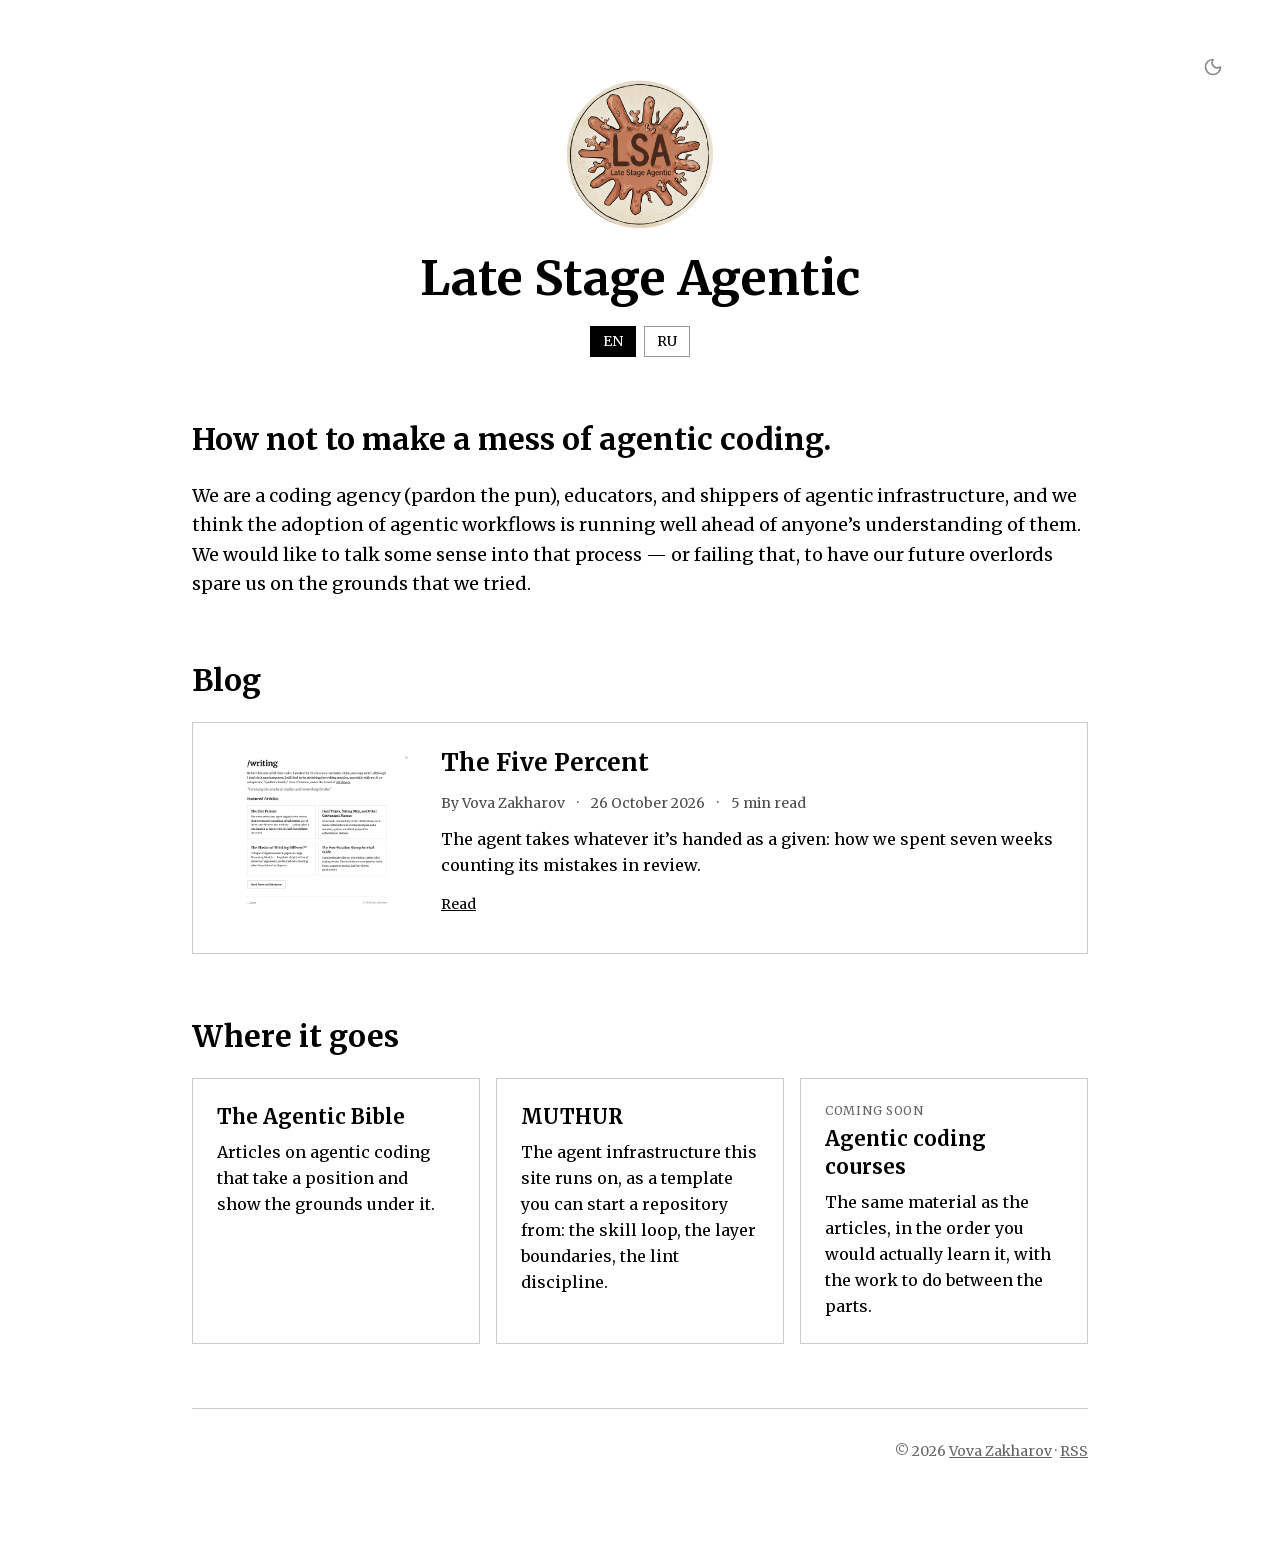
==== commit 9c73b3eb: "Built from bbd7b3a5f32dc71fbcc80e13cc947d25bf5c6a32" ====
--- a/index.html
+++ b/index.html
@@ -1,11 +1,11 @@
-<!DOCTYPE html><!--igDkW4rfdo9LFatdtc8X4--><html lang="en" class="merriweather_e65d94df-module__vXjjqq__variable jetbrains_mono_45f7e288-module__iZ_4eq__variable" data-mantine-color-scheme="light"><head><meta charSet="utf-8"/><meta name="viewport" content="width=device-width, initial-scale=1"/><link rel="preload" href="/_next/static/media/248e1dc0efc99276-s.p.8a6b2436.woff2" as="font" crossorigin="" type="font/woff2"/><link rel="preload" href="/_next/static/media/70bc3e132a0a741e-s.p.15008bfb.woff2" as="font" crossorigin="" type="font/woff2"/><link rel="preload" as="image" href="/ava.png"/><link rel="stylesheet" href="/_next/static/chunks/4946384656d42b6f.css" data-precedence="next"/><link rel="stylesheet" href="/_next/static/chunks/a865c1fb62cf2337.css" data-precedence="next"/><link rel="stylesheet" href="/_next/static/chunks/cc88942ba09c11fa.css" data-precedence="next"/><link rel="preload" as="script" fetchPriority="low" href="/_next/static/chunks/f3f7e2cb6541253f.js"/><script src="/_next/static/chunks/abeb8d28f7594880.js" async=""></script><script src="/_next/static/chunks/148f0be3ab50cd37.js" async=""></script><script src="/_next/static/chunks/94bf88ab88646bab.js" async=""></script><script src="/_next/static/chunks/turbopack-70eae1d54d609dbc.js" async=""></script><script src="/_next/static/chunks/07160dd190b3e780.js" async=""></script><script src="/_next/static/chunks/0a668f18e75f4337.js" async=""></script><script src="/_next/static/chunks/d099a31df5f1aa7d.js" async=""></script><script src="/_next/static/chunks/398504abcb01b8fc.js" async=""></script><script src="/_next/static/chunks/84c446b73d93f7a3.js" async=""></script><meta name="next-size-adjust" content=""/><title>Late Stage Agentic</title><meta name="description" content="How not to make a mess of agentic coding."/><link rel="author" href="https://latestageagentic.com"/><meta name="author" content="Vova Zakharov"/><meta name="creator" content="Late Stage Agentic"/><meta property="og:title" content="Late Stage Agentic"/><meta property="og:description" content="How not to make a mess of agentic coding."/><meta property="og:url" content="https://latestageagentic.com"/><meta property="og:site_name" content="Late Stage Agentic"/><meta property="og:locale" content="en_US"/><meta property="og:image" content="https://latestageagentic.com/ava.png"/><meta property="og:image:width" content="1024"/><meta property="og:image:height" content="1024"/><meta property="og:image:alt" content="Late Stage Agentic"/><meta property="og:type" content="website"/><meta name="twitter:card" content="summary_large_image"/><meta name="twitter:site" content="@vovahimself"/><meta name="twitter:creator" content="@vovahimself"/><meta name="twitter:title" content="Late Stage Agentic"/><meta name="twitter:description" content="How not to make a mess of agentic coding."/><meta name="twitter:image" content="https://latestageagentic.com/ava.png"/><script data-mantine-script="true">try {
+<!DOCTYPE html><!--oBseiRXyiDkpA1VT4AnL6--><html lang="en" data-site="lsa" class="merriweather_e65d94df-module__vXjjqq__variable jetbrains_mono_45f7e288-module__iZ_4eq__variable" data-mantine-color-scheme="light"><head><meta charSet="utf-8"/><meta name="viewport" content="width=device-width, initial-scale=1"/><link rel="preload" href="/_next/static/media/248e1dc0efc99276-s.p.8a6b2436.woff2" as="font" crossorigin="" type="font/woff2"/><link rel="preload" href="/_next/static/media/70bc3e132a0a741e-s.p.15008bfb.woff2" as="font" crossorigin="" type="font/woff2"/><link rel="preload" as="image" href="/ava.png"/><link rel="stylesheet" href="/_next/static/chunks/1c8b4eb4cf7e1121.css" data-precedence="next"/><link rel="stylesheet" href="/_next/static/chunks/930bd445a0afc10e.css" data-precedence="next"/><link rel="stylesheet" href="/_next/static/chunks/32d142b893073891.css" data-precedence="next"/><link rel="preload" as="script" fetchPriority="low" href="/_next/static/chunks/f3f7e2cb6541253f.js"/><script src="/_next/static/chunks/4dacfad2209326a5.js" async=""></script><script src="/_next/static/chunks/148f0be3ab50cd37.js" async=""></script><script src="/_next/static/chunks/94bf88ab88646bab.js" async=""></script><script src="/_next/static/chunks/turbopack-8fab1e0576696fc8.js" async=""></script><script src="/_next/static/chunks/7cf568b716fd6d4a.js" async=""></script><script src="/_next/static/chunks/7d26d4502c269f69.js" async=""></script><script src="/_next/static/chunks/b42168d02366eb23.js" async=""></script><script src="/_next/static/chunks/d099a31df5f1aa7d.js" async=""></script><script src="/_next/static/chunks/398504abcb01b8fc.js" async=""></script><script src="/_next/static/chunks/84c446b73d93f7a3.js" async=""></script><meta name="next-size-adjust" content=""/><title>Late Stage Agentic</title><meta name="description" content="How not to make a mess of agentic coding."/><link rel="author" href="https://latestageagentic.com"/><meta name="author" content="Vova Zakharov"/><meta name="creator" content="Late Stage Agentic"/><link rel="canonical" href="https://latestageagentic.com/en"/><link rel="alternate" hrefLang="en" href="https://latestageagentic.com/en"/><link rel="alternate" hrefLang="ru" href="https://latestageagentic.com/ru"/><link rel="alternate" hrefLang="x-default" href="https://latestageagentic.com/en"/><link rel="alternate" type="application/rss+xml" title="Late Stage Agentic (en)" href="https://latestageagentic.com/blog/en/feed.xml"/><link rel="alternate" type="application/rss+xml" title="Late Stage Agentic (ru)" href="https://latestageagentic.com/blog/ru/feed.xml"/><meta property="og:title" content="Late Stage Agentic"/><meta property="og:description" content="How not to make a mess of agentic coding."/><meta property="og:url" content="https://latestageagentic.com"/><meta property="og:site_name" content="Late Stage Agentic"/><meta property="og:locale" content="en_US"/><meta property="og:image" content="https://latestageagentic.com/ava.png"/><meta property="og:image:width" content="1024"/><meta property="og:image:height" content="1024"/><meta property="og:image:alt" content="Late Stage Agentic"/><meta property="og:type" content="website"/><meta name="twitter:card" content="summary_large_image"/><meta name="twitter:site" content="@vovahimself"/><meta name="twitter:creator" content="@vovahimself"/><meta name="twitter:title" content="Late Stage Agentic"/><meta name="twitter:description" content="How not to make a mess of agentic coding."/><meta name="twitter:image" content="https://latestageagentic.com/ava.png"/><script data-mantine-script="true">try {
   var _colorScheme = window.localStorage.getItem("mantine-color-scheme-value");
   var colorScheme = _colorScheme === "light" || _colorScheme === "dark" || _colorScheme === "auto" ? _colorScheme : "auto";
   var computedColorScheme = colorScheme !== "auto" ? colorScheme : window.matchMedia("(prefers-color-scheme: dark)").matches ? "dark" : "light";
   document.documentElement.setAttribute("data-mantine-color-scheme", computedColorScheme);
 } catch (e) {}
-</script><script defer="" src="https://stats.vovazakharov.com/app.js" data-website-id="1d5168b8-0a1b-42ff-bf4f-006e903fd1d8" data-domains="latestageagentic.com"></script><script src="/_next/static/chunks/a6dad97d9634a72d.js" noModule=""></script></head><body><div hidden=""><!--$--><!--/$--></div><style data-mantine-styles="true">:root, :host{--mantine-color-white: var(--color-background);--mantine-color-black: var(--color-foreground);--mantine-line-height: 1.5;--mantine-font-family: var(--font-merriweather), serif;--mantine-font-family-monospace: var(--font-mono), monospace;--mantine-font-family-headings: var(--font-merriweather), serif;--mantine-radius-default: 0rem;--mantine-primary-color-filled: var(--mantine-color-monochrome-filled);--mantine-primary-color-filled-hover: var(--mantine-color-monochrome-filled-hover);--mantine-primary-color-light: var(--mantine-color-monochrome-light);--mantine-primary-color-light-hover: var(--mantine-color-monochrome-light-hover);--mantine-primary-color-light-color: var(--mantine-color-monochrome-light-color);--mantine-breakpoint-xs: 30em;--mantine-breakpoint-sm: 40em;--mantine-breakpoint-md: 48em;--mantine-breakpoint-lg: 64em;--mantine-breakpoint-xl: 80em;--mantine-font-size-xs: 12px;--mantine-font-size-sm: 14px;--mantine-font-size-md: 16px;--mantine-font-size-lg: 18px;--mantine-font-size-xl: 20px;--mantine-line-height-xs: 1.3333;--mantine-line-height-sm: 1.4286;--mantine-line-height-md: 1.5;--mantine-line-height-lg: 1.5556;--mantine-line-height-xl: 1.4;--mantine-primary-color-0: var(--mantine-color-monochrome-0);--mantine-primary-color-1: var(--mantine-color-monochrome-1);--mantine-primary-color-2: var(--mantine-color-monochrome-2);--mantine-primary-color-3: var(--mantine-color-monochrome-3);--mantine-primary-color-4: var(--mantine-color-monochrome-4);--mantine-primary-color-5: var(--mantine-color-monochrome-5);--mantine-primary-color-6: var(--mantine-color-monochrome-6);--mantine-primary-color-7: var(--mantine-color-monochrome-7);--mantine-primary-color-8: var(--mantine-color-monochrome-8);--mantine-primary-color-9: var(--mantine-color-monochrome-9);--mantine-color-monochrome-0: var(--color-foreground);--mantine-color-monochrome-1: var(--color-foreground);--mantine-color-monochrome-2: var(--color-foreground);--mantine-color-monochrome-3: var(--color-foreground);--mantine-color-monochrome-4: var(--color-foreground);--mantine-color-monochrome-5: var(--color-foreground);--mantine-color-monochrome-6: var(--color-foreground);--mantine-color-monochrome-7: var(--color-foreground);--mantine-color-monochrome-8: var(--color-foreground);--mantine-color-monochrome-9: var(--color-foreground);--mantine-h1-font-size: 36px;--mantine-h1-line-height: 40px;--mantine-h2-font-size: 30px;--mantine-h2-line-height: 36px;--mantine-h3-font-size: 24px;--mantine-h3-line-height: 32px;--mantine-h4-font-size: 20px;--mantine-h4-line-height: 28px;--mantine-color-body: var(--color-background);--mantine-color-text: var(--color-foreground);--mantine-color-anchor: var(--color-foreground);--mantine-color-default-border: var(--color-border-hairline-strong);}
+</script><script>(function(a,b,c){let d=null;try{d=localStorage.getItem(a)}catch{}(d??c(navigator.languages))==="original"&&document.documentElement.setAttribute(b,"original")})("script","data-script",function(a){return a.some(a=>"ru"===a.slice(0,2).toLowerCase())?"original":"latin"})</script><script defer="" src="https://stats.vovazakharov.com/app.js" data-website-id="1d5168b8-0a1b-42ff-bf4f-006e903fd1d8" data-domains="latestageagentic.com"></script><script src="/_next/static/chunks/a6dad97d9634a72d.js" noModule=""></script></head><body><div hidden=""><!--$--><!--/$--></div><style data-mantine-styles="true">:root, :host{--mantine-color-white: var(--color-background);--mantine-color-black: var(--color-foreground);--mantine-line-height: 1.5;--mantine-font-family: var(--font-body);--mantine-font-family-monospace: var(--font-mono), monospace;--mantine-font-family-headings: var(--font-body);--mantine-heading-font-weight: var(--font-heading-weight);--mantine-radius-default: 0rem;--mantine-primary-color-filled: var(--mantine-color-monochrome-filled);--mantine-primary-color-filled-hover: var(--mantine-color-monochrome-filled-hover);--mantine-primary-color-light: var(--mantine-color-monochrome-light);--mantine-primary-color-light-hover: var(--mantine-color-monochrome-light-hover);--mantine-primary-color-light-color: var(--mantine-color-monochrome-light-color);--mantine-breakpoint-xs: 30em;--mantine-breakpoint-sm: 40em;--mantine-breakpoint-md: 48em;--mantine-breakpoint-lg: 64em;--mantine-breakpoint-xl: 80em;--mantine-font-size-xs: 12px;--mantine-font-size-sm: 14px;--mantine-font-size-md: 16px;--mantine-font-size-lg: 18px;--mantine-font-size-xl: 20px;--mantine-line-height-xs: 1.3333;--mantine-line-height-sm: 1.4286;--mantine-line-height-md: 1.5;--mantine-line-height-lg: 1.5556;--mantine-line-height-xl: 1.4;--mantine-primary-color-0: var(--mantine-color-monochrome-0);--mantine-primary-color-1: var(--mantine-color-monochrome-1);--mantine-primary-color-2: var(--mantine-color-monochrome-2);--mantine-primary-color-3: var(--mantine-color-monochrome-3);--mantine-primary-color-4: var(--mantine-color-monochrome-4);--mantine-primary-color-5: var(--mantine-color-monochrome-5);--mantine-primary-color-6: var(--mantine-color-monochrome-6);--mantine-primary-color-7: var(--mantine-color-monochrome-7);--mantine-primary-color-8: var(--mantine-color-monochrome-8);--mantine-primary-color-9: var(--mantine-color-monochrome-9);--mantine-color-monochrome-0: var(--color-foreground);--mantine-color-monochrome-1: var(--color-foreground);--mantine-color-monochrome-2: var(--color-foreground);--mantine-color-monochrome-3: var(--color-foreground);--mantine-color-monochrome-4: var(--color-foreground);--mantine-color-monochrome-5: var(--color-foreground);--mantine-color-monochrome-6: var(--color-foreground);--mantine-color-monochrome-7: var(--color-foreground);--mantine-color-monochrome-8: var(--color-foreground);--mantine-color-monochrome-9: var(--color-foreground);--mantine-h1-font-size: 36px;--mantine-h1-line-height: 40px;--mantine-h1-font-weight: var(--font-heading-weight);--mantine-h2-font-size: 30px;--mantine-h2-line-height: 36px;--mantine-h2-font-weight: var(--font-heading-weight);--mantine-h3-font-size: 24px;--mantine-h3-line-height: 32px;--mantine-h3-font-weight: var(--font-heading-weight);--mantine-h4-font-size: 20px;--mantine-h4-line-height: 28px;--mantine-h4-font-weight: var(--font-heading-weight);--mantine-h5-font-weight: var(--font-heading-weight);--mantine-h6-font-weight: var(--font-heading-weight);--mantine-color-body: var(--color-background);--mantine-color-text: var(--color-foreground);--mantine-color-anchor: var(--color-foreground);--mantine-color-default-border: var(--color-border-hairline-strong);}
 
 :root[data-mantine-color-scheme="dark"], :host([data-mantine-color-scheme="dark"]){--mantine-color-anchor: var(--mantine-color-monochrome-4);--mantine-color-monochrome-text: var(--mantine-color-monochrome-4);--mantine-color-monochrome-filled: var(--mantine-color-monochrome-8);--mantine-color-monochrome-filled-hover: var(--mantine-color-monochrome-9);--mantine-color-monochrome-light: color-mix(in srgb, var(--color-foreground), black 50%);--mantine-color-monochrome-light-hover: color-mix(in srgb, var(--color-foreground), black 30%);--mantine-color-monochrome-light-color: var(--mantine-color-monochrome-0);--mantine-color-monochrome-outline: var(--mantine-color-monochrome-4);--mantine-color-monochrome-outline-hover: color-mix(in srgb, var(--color-foreground), transparent 95%);}
 
-:root[data-mantine-color-scheme="light"], :host([data-mantine-color-scheme="light"]){--mantine-color-text: var(--color-foreground);--mantine-color-body: var(--color-background);--mantine-color-anchor: var(--mantine-color-monochrome-6);--mantine-color-monochrome-text: var(--mantine-color-monochrome-filled);--mantine-color-monochrome-filled: var(--mantine-color-monochrome-6);--mantine-color-monochrome-filled-hover: var(--mantine-color-monochrome-7);--mantine-color-monochrome-light: var(--mantine-color-monochrome-1);--mantine-color-monochrome-light-hover: var(--mantine-color-monochrome-2);--mantine-color-monochrome-light-color: var(--mantine-color-monochrome-9);--mantine-color-monochrome-outline: var(--mantine-color-monochrome-6);--mantine-color-monochrome-outline-hover: color-mix(in srgb, var(--color-foreground), transparent 95%);}</style><style data-mantine-styles="classes">@media (max-width: 29.99375em) {.mantine-visible-from-xs {display: none !important;}}@media (min-width: 30em) {.mantine-hidden-from-xs {display: none !important;}}@media (max-width: 39.99375em) {.mantine-visible-from-sm {display: none !important;}}@media (min-width: 40em) {.mantine-hidden-from-sm {display: none !important;}}@media (max-width: 47.99375em) {.mantine-visible-from-md {display: none !important;}}@media (min-width: 48em) {.mantine-hidden-from-md {display: none !important;}}@media (max-width: 63.99375em) {.mantine-visible-from-lg {display: none !important;}}@media (min-width: 64em) {.mantine-hidden-from-lg {display: none !important;}}@media (max-width: 79.99375em) {.mantine-visible-from-xl {display: none !important;}}@media (min-width: 80em) {.mantine-hidden-from-xl {display: none !important;}}</style><div class="theme-corner-module-scss-module__0my3Wa__corner"><button style="--ai-size:calc(2.375rem * var(--mantine-scale));--ai-bg:transparent;--ai-hover:transparent;--ai-color:var(--mantine-color-monochrome-light-color);--ai-bd:calc(0.0625rem * var(--mantine-scale)) solid transparent" class="mantine-focus-auto mantine-active theme-module-scss-module__HafYqq__control theme-toggle-module-scss-module__rgHkOW__toggle print-hidden m_8d3f4000 mantine-ActionIcon-root m_87cf2631 mantine-UnstyledButton-root" data-variant="transparent" type="button" aria-label="Toggle theme"><span class="m_8d3afb97 mantine-ActionIcon-icon"><svg xmlns="http://www.w3.org/2000/svg" width="20" height="20" viewBox="0 0 24 24" fill="none" stroke="currentColor" stroke-width="2" stroke-linecap="round" stroke-linejoin="round" class="lucide lucide-moon theme-toggle-module-scss-module__rgHkOW__whenLight" aria-hidden="true"><path d="M20.985 12.486a9 9 0 1 1-9.473-9.472c.405-.022.617.46.402.803a6 6 0 0 0 8.268 8.268c.344-.215.825-.004.803.401"></path></svg><svg xmlns="http://www.w3.org/2000/svg" width="20" height="20" viewBox="0 0 24 24" fill="none" stroke="currentColor" stroke-width="2" stroke-linecap="round" stroke-linejoin="round" class="lucide lucide-sun theme-toggle-module-scss-module__rgHkOW__whenDark" aria-hidden="true"><circle cx="12" cy="12" r="4"></circle><path d="M12 2v2"></path><path d="M12 20v2"></path><path d="m4.93 4.93 1.41 1.41"></path><path d="m17.66 17.66 1.41 1.41"></path><path d="M2 12h2"></path><path d="M20 12h2"></path><path d="m6.34 17.66-1.41 1.41"></path><path d="m19.07 4.93-1.41 1.41"></path></svg></span></button></div><div class="page-shell-module-scss-module__NKq7Xa__page"><div style="--container-size:calc(56rem * var(--mantine-scale));padding-inline:0rem" class="m_7485cace mantine-Container-root" data-strategy="block"><div style="--stack-gap:calc(4rem * var(--mantine-scale));--stack-align:stretch;--stack-justify:flex-start" class="m_6d731127 mantine-Stack-root"><header style="--stack-gap:calc(1.5rem * var(--mantine-scale));--stack-align:stretch;--stack-justify:flex-start;text-align:center" class="m_6d731127 mantine-Stack-root"><div class="m_4451eb3a mantine-Center-root"><img alt="Late Stage Agentic" width="150" height="150" decoding="async" data-nimg="1" style="color:transparent;border-radius:50%" src="/ava.png"/></div><h1 style="--title-fw:var(--mantine-h1-font-weight);--title-lh:var(--mantine-h1-line-height);--title-fz:var(--mantine-h1-font-size)" class="theme-module-scss-module__HafYqq__title m_8a5d1357 mantine-Title-root" data-order="1">Late Stage Agentic</h1></header><section class="" id="about"><div style="--stack-gap:calc(1.5rem * var(--mantine-scale));--stack-align:stretch;--stack-justify:flex-start" class="m_6d731127 mantine-Stack-root"><div style="--stack-gap:calc(1.5rem * var(--mantine-scale));--stack-align:flex-start;--stack-justify:flex-start" class="m_6d731127 mantine-Stack-root"><h2 style="--title-fw:var(--mantine-h2-font-weight);--title-lh:var(--mantine-h2-line-height);--title-fz:var(--mantine-h2-font-size)" class="theme-module-scss-module__HafYqq__title m_8a5d1357 mantine-Title-root" data-order="2">How not to make a mess of agentic coding.</h2><p style="--text-fz:var(--mantine-font-size-lg);--text-lh:var(--mantine-line-height-lg);line-height:1.625" class="mantine-focus-auto m_b6d8b162 mantine-Text-root" data-size="lg">We are a coding agency (pardon the pun), educators, and shippers of agentic infrastructure, and we think the adoption of agentic workflows is running well ahead of anyone’s understanding of them. We would like to talk some sense into that process — or failing that, to have our future overlords spare us on the grounds that we tried.</p></div></div></section><section class="" id="work"><div style="--stack-gap:calc(1.5rem * var(--mantine-scale));--stack-align:stretch;--stack-justify:flex-start" class="m_6d731127 mantine-Stack-root"><h2 style="--title-fw:var(--mantine-h2-font-weight);--title-lh:var(--mantine-h2-line-height);--title-fz:var(--mantine-h2-font-size)" class="theme-module-scss-module__HafYqq__title m_8a5d1357 mantine-Title-root" data-order="2">Where it goes</h2><style data-mantine-styles="inline">.__m__-_R_5bbmqlutb_{--sg-spacing-x:calc(1rem * var(--mantine-scale));--sg-spacing-y:calc(1rem * var(--mantine-scale));--sg-cols:1;}@media(min-width: 64em){.__m__-_R_5bbmqlutb_{--sg-cols:3;}}</style><div class="m_2415a157 mantine-SimpleGrid-root __m__-_R_5bbmqlutb_"><div class="card-module-scss-module__7qpu5G__card m_1b7284a3 mantine-Paper-root" data-with-border="true"><a href="https://agentic.bible" target="_blank" rel="noopener noreferrer" class="card-module-scss-module__7qpu5G__link" aria-label="The Agentic Bible"></a><h3 style="--title-fw:var(--mantine-h4-font-weight);--title-lh:var(--mantine-h4-line-height);--title-fz:var(--mantine-h4-font-size);margin-bottom:calc(0.5rem * var(--mantine-scale))" class="theme-module-scss-module__HafYqq__title m_8a5d1357 mantine-Title-root" data-size="h4" data-order="3">The Agentic Bible</h3><p style="line-height:1.625" class="mantine-focus-auto m_b6d8b162 mantine-Text-root">Articles on agentic coding that take a position and show the grounds under it.</p></div><div class="card-module-scss-module__7qpu5G__card m_1b7284a3 mantine-Paper-root" data-with-border="true"><a href="https://github.com/vzakharov/muthur" target="_blank" rel="noopener noreferrer" class="card-module-scss-module__7qpu5G__link" aria-label="MUTHUR"></a><h3 style="--title-fw:var(--mantine-h4-font-weight);--title-lh:var(--mantine-h4-line-height);--title-fz:var(--mantine-h4-font-size);margin-bottom:calc(0.5rem * var(--mantine-scale))" class="theme-module-scss-module__HafYqq__title m_8a5d1357 mantine-Title-root" data-size="h4" data-order="3">MUTHUR</h3><p style="line-height:1.625" class="mantine-focus-auto m_b6d8b162 mantine-Text-root">The agent infrastructure this site runs on, as a template you can start a repository from: the skill loop, the layer boundaries, the lint discipline.</p></div><div class="card-module-scss-module__7qpu5G__card m_1b7284a3 mantine-Paper-root" data-with-border="true"><p style="--text-fz:var(--mantine-font-size-xs);--text-lh:var(--mantine-line-height-xs);margin-bottom:calc(0.375rem * var(--mantine-scale));opacity:0.6;letter-spacing:0.06em;text-transform:uppercase" class="mantine-focus-auto m_b6d8b162 mantine-Text-root" data-size="xs">Coming soon</p><h3 style="--title-fw:var(--mantine-h4-font-weight);--title-lh:var(--mantine-h4-line-height);--title-fz:var(--mantine-h4-font-size);margin-bottom:calc(0.5rem * var(--mantine-scale))" class="theme-module-scss-module__HafYqq__title m_8a5d1357 mantine-Title-root" data-size="h4" data-order="3">Agentic coding courses</h3><p style="line-height:1.625" class="mantine-focus-auto m_b6d8b162 mantine-Text-root">The same material as the articles, in the order you would actually learn it, with the work to do between the parts.</p></div></div></div></section><footer class="print-hidden"><div style="--divider-color:var(--color-border-hairline);margin-bottom:calc(2rem * var(--mantine-scale))" class="m_3eebeb36 mantine-Divider-root" data-orientation="horizontal" role="separator"></div><div style="--group-gap:calc(2rem * var(--mantine-scale));--group-align:flex-start;--group-justify:space-between;--group-wrap:wrap" class="m_4081bf90 mantine-Group-root"><p style="--text-fz:var(--mantine-font-size-sm);--text-lh:var(--mantine-line-height-sm);opacity:0.6;min-width:min(360px, 100%);flex:1" class="mantine-focus-auto m_b6d8b162 mantine-Text-root" data-size="sm"></p><p style="--text-fz:var(--mantine-font-size-sm);--text-lh:var(--mantine-line-height-sm);opacity:0.6" class="mantine-focus-auto m_b6d8b162 mantine-Text-root" data-size="sm">© <!-- -->2026<!-- --> <a class="mantine-focus-auto m_849cf0da m_b6d8b162 mantine-Text-root mantine-Anchor-root" data-inherit="true" data-underline="always" href="https://vovazakharov.com" target="_blank" rel="noopener noreferrer">Vova Zakharov</a></p></div></footer></div></div></div><!--$--><!--/$--><script src="/_next/static/chunks/f3f7e2cb6541253f.js" id="_R_" async=""></script><script>(self.__next_f=self.__next_f||[]).push([0])</script><script>self.__next_f.push([1,"1:\"$Sreact.fragment\"\n2:I[9171,[\"/_next/static/chunks/07160dd190b3e780.js\",\"/_next/static/chunks/0a668f18e75f4337.js\"],\"ColorSchemeScript\"]\n3:I[8795,[\"/_next/static/chunks/07160dd190b3e780.js\",\"/_next/static/chunks/0a668f18e75f4337.js\"],\"ThemeProvider\"]\n5:I[99952,[\"/_next/static/chunks/d099a31df5f1aa7d.js\",\"/_next/static/chunks/398504abcb01b8fc.js\"],\"default\"]\n6:I[99258,[\"/_next/static/chunks/d099a31df5f1aa7d.js\",\"/_next/static/chunks/398504abcb01b8fc.js\"],\"default\"]\n7:I[34551,[\"/_next/static/chunks/07160dd190b3e780.js\",\"/_next/static/chunks/0a668f18e75f4337.js\",\"/_next/static/chunks/84c446b73d93f7a3.js\"],\"Box\"]\n8:I[28415,[\"/_next/static/chunks/07160dd190b3e780.js\",\"/_next/static/chunks/0a668f18e75f4337.js\",\"/_next/static/chunks/84c446b73d93f7a3.js\"],\"Container\"]\n9:I[94086,[\"/_next/static/chunks/07160dd190b3e780.js\",\"/_next/static/chunks/0a668f18e75f4337.js\",\"/_next/static/chunks/84c446b73d93f7a3.js\"],\"Stack\"]\na:I[54537,[\"/_next/static/chunks/07160dd190b3e780.js\",\"/_next/static/chunks/0a668f18e75f4337.js\",\"/_next/static/chunks/84c446b73d93f7a3.js\"],\"Center\"]\nb:I[77848,[\"/_next/static/chunks/07160dd190b3e780.js\",\"/_next/static/chunks/0a668f18e75f4337.js\",\"/_next/static/chunks/84c446b73d93f7a3.js\"],\"Image\"]\nc:I[81980,[\"/_next/static/chunks/07160dd190b3e780.js\",\"/_next/static/chunks/0a668f18e75f4337.js\",\"/_next/static/chunks/84c446b73d93f7a3.js\"],\"Title\"]\nd:I[27835,[\"/_next/static/chunks/07160dd190b3e780.js\",\"/_next/static/chunks/0a668f18e75f4337.js\",\"/_next/static/chunks/84c446b73d93f7a3.js\"],\"Text\"]\ne:I[75421,[\"/_next/static/chunks/07160dd190b3e780.js\",\"/_next/static/chunks/0a668f18e75f4337.js\",\"/_next/static/chunks/84c446b73d93f7a3.js\"],\"SimpleGrid\"]\nf:I[1651,[\"/_next/static/chunks/07160dd190b3e780.js\",\"/_next/static/chunks/0a668f18e75f4337.js\",\"/_next/static/chunks/84c446b73d93f7a3.js\"],\"Paper\"]\n17:I[85921,[\"/_next/static/chunks/d099a31df5f1aa7d.js\",\"/_next/static/chunks/398504abcb01b8fc.js\"],\"default\"]\n:HL[\"/_next/static/chunks/4946384656d42b6f.css\",\"style\"]\n:HL[\"/_next/static/chunks/a865c1fb62cf2337.css\",\"style\"]\n:HL[\"/_next/static/chunks/cc88942ba09c11fa.css\",\"style\"]\n:HL[\"/_next/static/media/248e1dc0efc99276-s.p.8a6b2436.woff2\",\"font\",{\"crossOrigin\":\"\",\"type\":\"font/woff2\"}]\n:HL[\"/_next/static/media/70bc3e132a0a741e-s.p.15008bfb.woff2\",\"font\",{\"crossOrigin\":\"\",\"type\":\"font/woff2\"}]\n"])</script><script>self.__next_f.push([1,"0:{\"P\":null,\"b\":\"igDkW4rfdo9LFatdtc8X4\",\"c\":[\"\",\"\"],\"q\":\"\",\"i\":false,\"f\":[[[\"\",{\"children\":[\"__PAGE__\",{}]},\"$undefined\",\"$undefined\",true],[[\"$\",\"$1\",\"c\",{\"children\":[[[\"$\",\"link\",\"0\",{\"rel\":\"stylesheet\",\"href\":\"/_next/static/chunks/4946384656d42b6f.css\",\"precedence\":\"next\",\"crossOrigin\":\"$undefined\",\"nonce\":\"$undefined\"}],[\"$\",\"link\",\"1\",{\"rel\":\"stylesheet\",\"href\":\"/_next/static/chunks/a865c1fb62cf2337.css\",\"precedence\":\"next\",\"crossOrigin\":\"$undefined\",\"nonce\":\"$undefined\"}],[\"$\",\"link\",\"2\",{\"rel\":\"stylesheet\",\"href\":\"/_next/static/chunks/cc88942ba09c11fa.css\",\"precedence\":\"next\",\"crossOrigin\":\"$undefined\",\"nonce\":\"$undefined\"}],[\"$\",\"script\",\"script-0\",{\"src\":\"/_next/static/chunks/07160dd190b3e780.js\",\"async\":true,\"nonce\":\"$undefined\"}],[\"$\",\"script\",\"script-1\",{\"src\":\"/_next/static/chunks/0a668f18e75f4337.js\",\"async\":true,\"nonce\":\"$undefined\"}]],[\"$\",\"html\",null,{\"lang\":\"en\",\"className\":\"merriweather_e65d94df-module__vXjjqq__variable jetbrains_mono_45f7e288-module__iZ_4eq__variable\",\"suppressHydrationWarning\":true,\"data-mantine-color-scheme\":\"light\",\"children\":[[\"$\",\"head\",null,{\"children\":[[\"$\",\"$L2\",null,{\"defaultColorScheme\":\"auto\"}],[\"$\",\"script\",null,{\"defer\":true,\"src\":\"https://stats.vovazakharov.com/app.js\",\"data-website-id\":\"1d5168b8-0a1b-42ff-bf4f-006e903fd1d8\",\"data-domains\":\"latestageagentic.com\"}]]}],[\"$\",\"body\",null,{\"children\":[\"$\",\"$L3\",null,{\"children\":[\"$L4\",[\"$\",\"$L5\",null,{\"parallelRouterKey\":\"children\",\"error\":\"$undefined\",\"errorStyles\":\"$undefined\",\"errorScripts\":\"$undefined\",\"template\":[\"$\",\"$L6\",null,{}],\"templateStyles\":\"$undefined\",\"templateScripts\":\"$undefined\",\"notFound\":[[[\"$\",\"title\",null,{\"children\":\"404: This page could not be found.\"}],[\"$\",\"div\",null,{\"style\":{\"fontFamily\":\"system-ui,\\\"Segoe UI\\\",Roboto,Helvetica,Arial,sans-serif,\\\"Apple Color Emoji\\\",\\\"Segoe UI Emoji\\\"\",\"height\":\"100vh\",\"textAlign\":\"center\",\"display\":\"flex\",\"flexDirection\":\"column\",\"alignItems\":\"center\",\"justifyContent\":\"center\"},\"children\":[\"$\",\"div\",null,{\"children\":[[\"$\",\"style\",null,{\"dangerouslySetInnerHTML\":{\"__html\":\"body{color:#000;background:#fff;margin:0}.next-error-h1{border-right:1px solid rgba(0,0,0,.3)}@media (prefers-color-scheme:dark){body{color:#fff;background:#000}.next-error-h1{border-right:1px solid rgba(255,255,255,.3)}}\"}}],[\"$\",\"h1\",null,{\"className\":\"next-error-h1\",\"style\":{\"display\":\"inline-block\",\"margin\":\"0 20px 0 0\",\"padding\":\"0 23px 0 0\",\"fontSize\":24,\"fontWeight\":500,\"verticalAlign\":\"top\",\"lineHeight\":\"49px\"},\"children\":404}],[\"$\",\"div\",null,{\"style\":{\"display\":\"inline-block\"},\"children\":[\"$\",\"h2\",null,{\"style\":{\"fontSize\":14,\"fontWeight\":400,\"lineHeight\":\"49px\",\"margin\":0},\"children\":\"This page could not be found.\"}]}]]}]}]],[]],\"forbidden\":\"$undefined\",\"unauthorized\":\"$undefined\"}]]}]}]]}]]}],{\"children\":[[\"$\",\"$1\",\"c\",{\"children\":[[\"$\",\"$L7\",null,{\"className\":\"page-shell-module-scss-module__NKq7Xa__page\",\"children\":[\"$\",\"$L8\",null,{\"size\":896,\"px\":0,\"children\":[\"$\",\"$L9\",null,{\"gap\":64,\"children\":[[\"$\",\"$L9\",null,{\"component\":\"header\",\"gap\":24,\"ta\":\"center\",\"children\":[[\"$\",\"$La\",null,{\"children\":[\"$\",\"$Lb\",null,{\"src\":\"/ava.png\",\"alt\":\"Late Stage Agentic\",\"width\":150,\"height\":150,\"style\":{\"borderRadius\":\"50%\"},\"priority\":true}]}],[\"$\",\"$Lc\",null,{\"order\":1,\"children\":\"Late Stage Agentic\"}]]}],[\"$\",\"$L7\",null,{\"component\":\"section\",\"id\":\"about\",\"children\":[\"$\",\"$L9\",null,{\"gap\":24,\"children\":[false,[\"$\",\"$L9\",null,{\"gap\":24,\"align\":\"flex-start\",\"children\":[[\"$\",\"$Lc\",null,{\"order\":2,\"children\":\"How not to make a mess of agentic coding.\"}],[\"$\",\"$Ld\",null,{\"size\":\"lg\",\"lh\":1.625,\"children\":\"We are a coding agency (pardon the pun), educators, and shippers of agentic infrastructure, and we think the adoption of agentic workflows is running well ahead of anyone’s understanding of them. We would like to talk some sense into that process — or failing that, to have our future overlords spare us on the grounds that we tried.\"}]]}]]}]}],[\"$\",\"$L7\",null,{\"component\":\"section\",\"id\":\"work\",\"children\":[\"$\",\"$L9\",null,{\"gap\":24,\"children\":[false,[[\"$\",\"$Lc\",null,{\"order\":2,\"children\":\"Where it goes\"}],[\"$\",\"$Le\",null,{\"cols\":{\"base\":1,\"lg\":3},\"spacing\":16,\"children\":[[\"$\",\"$Lf\",\"The Agentic Bible\",{\"withBorder\":true,\"className\":\"card-module-scss-module__7qpu5G__card\",\"children\":[[\"$\",\"a\",null,{\"href\":\"https://agentic.bible\",\"target\":\"_blank\",\"rel\":\"noopener noreferrer\",\"className\":\"card-module-scss-module__7qpu5G__link\",\"aria-label\":\"The Agentic Bible\"}],false,[\"$\",\"$Lc\",null,{\"order\":3,\"size\":\"h4\",\"mb\":8,\"children\":\"The Agentic Bible\"}],[\"$\",\"$Ld\",null,{\"lh\":1.625,\"children\":\"Articles on agentic coding that take a position and show the grounds under it.\"}]]}],[\"$\",\"$Lf\",\"MUTHUR\",{\"withBorder\":true,\"className\":\"card-module-scss-module__7qpu5G__card\",\"children\":[[\"$\",\"a\",null,{\"href\":\"https://github.com/vzakharov/muthur\",\"target\":\"_blank\",\"rel\":\"noopener noreferrer\",\"className\":\"card-module-scss-module__7qpu5G__link\",\"aria-label\":\"MUTHUR\"}],false,\"$L10\",\"$L11\"]}],\"$L12\"]}]]]}]}],\"$L13\"]}]}]}],[\"$L14\"],\"$L15\"]}],{},null,false,false]},null,false,false],\"$L16\",false]],\"m\":\"$undefined\",\"G\":[\"$17\",[]],\"S\":true}\n"])</script><script>self.__next_f.push([1,"18:I[2287,[\"/_next/static/chunks/07160dd190b3e780.js\",\"/_next/static/chunks/0a668f18e75f4337.js\",\"/_next/static/chunks/84c446b73d93f7a3.js\"],\"Divider\"]\n19:I[54448,[\"/_next/static/chunks/07160dd190b3e780.js\",\"/_next/static/chunks/0a668f18e75f4337.js\",\"/_next/static/chunks/84c446b73d93f7a3.js\"],\"Group\"]\n1a:I[84240,[\"/_next/static/chunks/07160dd190b3e780.js\",\"/_next/static/chunks/0a668f18e75f4337.js\",\"/_next/static/chunks/84c446b73d93f7a3.js\"],\"TextLink\"]\n1b:I[50774,[\"/_next/static/chunks/d099a31df5f1aa7d.js\",\"/_next/static/chunks/398504abcb01b8fc.js\"],\"OutletBoundary\"]\n1c:\"$Sreact.suspense\"\n1e:I[50774,[\"/_next/static/chunks/d099a31df5f1aa7d.js\",\"/_next/static/chunks/398504abcb01b8fc.js\"],\"ViewportBoundary\"]\n20:I[50774,[\"/_next/static/chunks/d099a31df5f1aa7d.js\",\"/_next/static/chunks/398504abcb01b8fc.js\"],\"MetadataBoundary\"]\n10:[\"$\",\"$Lc\",null,{\"order\":3,\"size\":\"h4\",\"mb\":8,\"children\":\"MUTHUR\"}]\n11:[\"$\",\"$Ld\",null,{\"lh\":1.625,\"children\":\"The agent infrastructure this site runs on, as a template you can start a repository from: the skill loop, the layer boundaries, the lint discipline.\"}]\n12:[\"$\",\"$Lf\",\"Agentic coding courses\",{\"withBorder\":true,\"className\":\"card-module-scss-module__7qpu5G__card\",\"children\":[false,[\"$\",\"$Ld\",null,{\"size\":\"xs\",\"tt\":\"uppercase\",\"opacity\":0.6,\"mb\":6,\"lts\":\"0.06em\",\"children\":\"Coming soon\"}],[\"$\",\"$Lc\",null,{\"order\":3,\"size\":\"h4\",\"mb\":8,\"children\":\"Agentic coding courses\"}],[\"$\",\"$Ld\",null,{\"lh\":1.625,\"children\":\"The same material as the articles, in the order you would actually learn it, with the work to do between the parts.\"}]]}]\n13:[\"$\",\"$L7\",null,{\"component\":\"footer\",\"className\":\"print-hidden\",\"children\":[[\"$\",\"$L18\",null,{\"mb\":32,\"color\":\"var(--color-border-hairline)\"}],[\"$\",\"$L19\",null,{\"justify\":\"space-between\",\"align\":\"flex-start\",\"gap\":32,\"children\":[[\"$\",\"$Ld\",null,{\"size\":\"sm\",\"opacity\":0.6,\"flex\":1,\"miw\":\"min(360px, 100%)\",\"children\":false}],[\"$\",\"$Ld\",null,{\"size\":\"sm\",\"opacity\":0.6,\"children\":[\"© \",2026,\" \",[\"$\",\"$L1a\",null,{\"href\":\"https://vovazakharov.com\",\"children\":\"Vova Zakharov\"}],false]}]]}]]}]\n14:[\"$\",\"script\",\"script-0\",{\"src\":\"/_next/static/chunks/84c446b73d93f7a3.js\",\"async\":true,\"nonce\":\"$undefined\"}]\n15:[\"$\",\"$L1b\",null,{\"children\":[\"$\",\"$1c\",null,{\"name\":\"Next.MetadataOutlet\",\"children\":\"$@1d\"}]}]\n16:[\"$\",\"$1\",\"h\",{\"children\":[null,[\"$\",\"$L1e\",null,{\"children\":\"$@1f\"}],[\"$\",\"div\",null,{\"hidden\":true,\"children\":[\"$\",\"$L20\",null,{\"children\":[\"$\",\"$1c\",null,{\"name\":\"Next.Metadata\",\"children\":\"$@21\"}]}]}],[\"$\",\"meta\",null,{\"name\":\"next-size-adjust\",\"content\":\"\"}]]}]\n"])</script><script>self.__next_f.push([1,"22:I[30381,[\"/_next/static/chunks/07160dd190b3e780.js\",\"/_next/static/chunks/0a668f18e75f4337.js\"],\"ThemeToggle\"]\n4:[\"$\",\"div\",null,{\"className\":\"theme-corner-module-scss-module__0my3Wa__corner\",\"children\":[\"$\",\"$L22\",null,{\"label\":\"Toggle theme\"}]}]\n"])</script><script>self.__next_f.push([1,"1f:[[\"$\",\"meta\",\"0\",{\"charSet\":\"utf-8\"}],[\"$\",\"meta\",\"1\",{\"name\":\"viewport\",\"content\":\"width=device-width, initial-scale=1\"}]]\n"])</script><script>self.__next_f.push([1,"21:[[\"$\",\"title\",\"0\",{\"children\":\"Late Stage Agentic\"}],[\"$\",\"meta\",\"1\",{\"name\":\"description\",\"content\":\"How not to make a mess of agentic coding.\"}],[\"$\",\"link\",\"2\",{\"rel\":\"author\",\"href\":\"https://latestageagentic.com\"}],[\"$\",\"meta\",\"3\",{\"name\":\"author\",\"content\":\"Vova Zakharov\"}],[\"$\",\"meta\",\"4\",{\"name\":\"creator\",\"content\":\"Late Stage Agentic\"}],[\"$\",\"meta\",\"5\",{\"property\":\"og:title\",\"content\":\"Late Stage Agentic\"}],[\"$\",\"meta\",\"6\",{\"property\":\"og:description\",\"content\":\"How not to make a mess of agentic coding.\"}],[\"$\",\"meta\",\"7\",{\"property\":\"og:url\",\"content\":\"https://latestageagentic.com\"}],[\"$\",\"meta\",\"8\",{\"property\":\"og:site_name\",\"content\":\"Late Stage Agentic\"}],[\"$\",\"meta\",\"9\",{\"property\":\"og:locale\",\"content\":\"en_US\"}],[\"$\",\"meta\",\"10\",{\"property\":\"og:image\",\"content\":\"https://latestageagentic.com/ava.png\"}],[\"$\",\"meta\",\"11\",{\"property\":\"og:image:width\",\"content\":\"1024\"}],[\"$\",\"meta\",\"12\",{\"property\":\"og:image:height\",\"content\":\"1024\"}],[\"$\",\"meta\",\"13\",{\"property\":\"og:image:alt\",\"content\":\"Late Stage Agentic\"}],[\"$\",\"meta\",\"14\",{\"property\":\"og:type\",\"content\":\"website\"}],[\"$\",\"meta\",\"15\",{\"name\":\"twitter:card\",\"content\":\"summary_large_image\"}],[\"$\",\"meta\",\"16\",{\"name\":\"twitter:site\",\"content\":\"@vovahimself\"}],[\"$\",\"meta\",\"17\",{\"name\":\"twitter:creator\",\"content\":\"@vovahimself\"}],[\"$\",\"meta\",\"18\",{\"name\":\"twitter:title\",\"content\":\"Late Stage Agentic\"}],[\"$\",\"meta\",\"19\",{\"name\":\"twitter:description\",\"content\":\"How not to make a mess of agentic coding.\"}],[\"$\",\"meta\",\"20\",{\"name\":\"twitter:image\",\"content\":\"https://latestageagentic.com/ava.png\"}]]\n"])</script><script>self.__next_f.push([1,"1d:null\n"])</script></body></html>+:root[data-mantine-color-scheme="light"], :host([data-mantine-color-scheme="light"]){--mantine-color-text: var(--color-foreground);--mantine-color-body: var(--color-background);--mantine-color-anchor: var(--mantine-color-monochrome-6);--mantine-color-monochrome-text: var(--mantine-color-monochrome-filled);--mantine-color-monochrome-filled: var(--mantine-color-monochrome-6);--mantine-color-monochrome-filled-hover: var(--mantine-color-monochrome-7);--mantine-color-monochrome-light: var(--mantine-color-monochrome-1);--mantine-color-monochrome-light-hover: var(--mantine-color-monochrome-2);--mantine-color-monochrome-light-color: var(--mantine-color-monochrome-9);--mantine-color-monochrome-outline: var(--mantine-color-monochrome-6);--mantine-color-monochrome-outline-hover: color-mix(in srgb, var(--color-foreground), transparent 95%);}</style><style data-mantine-styles="classes">@media (max-width: 29.99375em) {.mantine-visible-from-xs {display: none !important;}}@media (min-width: 30em) {.mantine-hidden-from-xs {display: none !important;}}@media (max-width: 39.99375em) {.mantine-visible-from-sm {display: none !important;}}@media (min-width: 40em) {.mantine-hidden-from-sm {display: none !important;}}@media (max-width: 47.99375em) {.mantine-visible-from-md {display: none !important;}}@media (min-width: 48em) {.mantine-hidden-from-md {display: none !important;}}@media (max-width: 63.99375em) {.mantine-visible-from-lg {display: none !important;}}@media (min-width: 64em) {.mantine-hidden-from-lg {display: none !important;}}@media (max-width: 79.99375em) {.mantine-visible-from-xl {display: none !important;}}@media (min-width: 80em) {.mantine-hidden-from-xl {display: none !important;}}</style><div class="theme-corner-module-scss-module__Bh5jTq__corner"><button style="--ai-size:calc(2.375rem * var(--mantine-scale));--ai-bg:transparent;--ai-hover:transparent;--ai-color:var(--mantine-color-monochrome-light-color);--ai-bd:calc(0.0625rem * var(--mantine-scale)) solid transparent" class="mantine-focus-auto mantine-active theme-module-scss-module__6Zjlsa__control theme-toggle-module-scss-module__RlJyra__toggle print-hidden m_8d3f4000 mantine-ActionIcon-root m_87cf2631 mantine-UnstyledButton-root" data-variant="transparent" type="button" aria-label="Toggle theme"><span class="m_8d3afb97 mantine-ActionIcon-icon"><svg xmlns="http://www.w3.org/2000/svg" width="20" height="20" viewBox="0 0 24 24" fill="none" stroke="currentColor" stroke-width="2" stroke-linecap="round" stroke-linejoin="round" class="lucide lucide-moon theme-toggle-module-scss-module__RlJyra__whenLight" aria-hidden="true"><path d="M20.985 12.486a9 9 0 1 1-9.473-9.472c.405-.022.617.46.402.803a6 6 0 0 0 8.268 8.268c.344-.215.825-.004.803.401"></path></svg><svg xmlns="http://www.w3.org/2000/svg" width="20" height="20" viewBox="0 0 24 24" fill="none" stroke="currentColor" stroke-width="2" stroke-linecap="round" stroke-linejoin="round" class="lucide lucide-sun theme-toggle-module-scss-module__RlJyra__whenDark" aria-hidden="true"><circle cx="12" cy="12" r="4"></circle><path d="M12 2v2"></path><path d="M12 20v2"></path><path d="m4.93 4.93 1.41 1.41"></path><path d="m17.66 17.66 1.41 1.41"></path><path d="M2 12h2"></path><path d="M20 12h2"></path><path d="m6.34 17.66-1.41 1.41"></path><path d="m19.07 4.93-1.41 1.41"></path></svg></span></button></div><div class="page-shell-module-scss-module__Wao82G__page"><div style="--container-size:calc(56rem * var(--mantine-scale));padding-inline:0rem" class="m_7485cace mantine-Container-root" data-strategy="block"><div style="--stack-gap:calc(4rem * var(--mantine-scale));--stack-align:stretch;--stack-justify:flex-start" class="m_6d731127 mantine-Stack-root"><header style="--stack-gap:calc(1.5rem * var(--mantine-scale));--stack-align:center;--stack-justify:flex-start;text-align:center" class="m_6d731127 mantine-Stack-root"><div class="m_4451eb3a mantine-Center-root"><img alt="Late Stage Agentic" width="150" height="150" decoding="async" data-nimg="1" style="color:transparent;border-radius:50%" src="/ava.png"/></div><h1 style="--title-fw:var(--mantine-h1-font-weight);--title-lh:var(--mantine-h1-line-height);--title-fz:var(--mantine-h1-font-size)" class="theme-module-scss-module__6Zjlsa__title m_8a5d1357 mantine-Title-root" data-order="1">Late Stage Agentic</h1><nav style="--group-gap:calc(0.5rem * var(--mantine-scale));--group-align:center;--group-justify:flex-start;--group-wrap:wrap;font-size:var(--mantine-font-size-sm)" class="print-hidden m_4081bf90 mantine-Group-root"><span class="chip-nav-module-scss-module__G5UbJG__chip chip-nav-module-scss-module__G5UbJG__chipCurrent" aria-current="page">EN</span><a style="color:inherit" class="mantine-focus-auto m_849cf0da print-hidden chip-nav-module-scss-module__G5UbJG__chip chip-nav-module-scss-module__G5UbJG__chipLink m_b6d8b162 mantine-Text-root mantine-Anchor-root" data-inherit="true" data-underline="never" hrefLang="ru" href="/ru">RU</a><span class="text-link-module-scss-module__dOQDQW__printed"><a style="color:inherit" class="mantine-focus-auto m_849cf0da chip-nav-module-scss-module__G5UbJG__chip chip-nav-module-scss-module__G5UbJG__chipLink m_b6d8b162 mantine-Text-root mantine-Anchor-root" data-inherit="true" data-underline="never" href="https://latestageagentic.com/ru" hrefLang="ru">RU</a></span></nav></header><section class="" id="about"><div style="--stack-gap:calc(1.5rem * var(--mantine-scale));--stack-align:stretch;--stack-justify:flex-start" class="m_6d731127 mantine-Stack-root"><div style="--stack-gap:calc(1.5rem * var(--mantine-scale));--stack-align:flex-start;--stack-justify:flex-start" class="m_6d731127 mantine-Stack-root"><h2 style="--title-fw:var(--mantine-h2-font-weight);--title-lh:var(--mantine-h2-line-height);--title-fz:var(--mantine-h2-font-size)" class="theme-module-scss-module__6Zjlsa__title m_8a5d1357 mantine-Title-root" data-order="2">How not to make a mess of agentic coding.</h2><p style="--text-fz:var(--mantine-font-size-lg);--text-lh:var(--mantine-line-height-lg);line-height:1.625" class="mantine-focus-auto m_b6d8b162 mantine-Text-root" data-size="lg">We are a coding agency (pardon the pun), educators, and shippers of agentic infrastructure, and we think the adoption of agentic workflows is running well ahead of anyone’s understanding of them. We would like to talk some sense into that process — or failing that, to have our future overlords spare us on the grounds that we tried.</p></div></div></section><section class="" id="blog"><div style="--stack-gap:calc(1.5rem * var(--mantine-scale));--stack-align:stretch;--stack-justify:flex-start" class="m_6d731127 mantine-Stack-root"><h2 style="--title-fw:var(--mantine-h2-font-weight);--title-lh:var(--mantine-h2-line-height);--title-fz:var(--mantine-h2-font-size)" class="theme-module-scss-module__6Zjlsa__title m_8a5d1357 mantine-Title-root" data-order="2">Blog</h2><div style="--stack-gap:calc(1.5rem * var(--mantine-scale));--stack-align:stretch;--stack-justify:flex-start" class="m_6d731127 mantine-Stack-root"><div class="card-module-scss-module__9O4TTa__card m_1b7284a3 mantine-Paper-root" data-with-border="true"><div class="document-cards-module-scss-module__5frXZa__cardLayout"><img alt="" aria-hidden="true" loading="lazy" width="1280" height="1070" decoding="async" data-nimg="1" class="document-cards-module-scss-module__5frXZa__cardImage" style="color:transparent" src="/blog/assets/writing-page.png"/><div><h2 style="--title-fw:var(--mantine-h3-font-weight);--title-lh:var(--mantine-h3-line-height);--title-fz:var(--mantine-h3-font-size);margin-bottom:calc(0.5rem * var(--mantine-scale))" class="theme-module-scss-module__6Zjlsa__title m_8a5d1357 mantine-Title-root" data-size="h3" data-order="2"><a class="mantine-focus-auto m_849cf0da print-hidden m_b6d8b162 mantine-Text-root mantine-Anchor-root" data-inherit="true" data-underline="hover" href="/blog/the-five-percent/en">The Five Percent</a><span class="text-link-module-scss-module__dOQDQW__printed"><a class="mantine-focus-auto m_849cf0da m_b6d8b162 mantine-Text-root mantine-Anchor-root" data-inherit="true" data-underline="hover" href="https://latestageagentic.com/blog/the-five-percent/en">The Five Percent</a></span></h2><p style="--group-gap:calc(0.75rem * var(--mantine-scale));--group-align:center;--group-justify:flex-start;--group-wrap:wrap;opacity:0.7;font-size:var(--mantine-font-size-sm)" class="document-meta-module-scss-module__pZsE7W__meta document-cards-module-scss-module__5frXZa__cardMeta m_4081bf90 mantine-Group-root"><span>By<!-- --> <a class="mantine-focus-auto m_849cf0da m_b6d8b162 mantine-Text-root mantine-Anchor-root" data-inherit="true" data-underline="hover" href="https://vovazakharov.com" target="_blank" rel="noopener noreferrer">Vova Zakharov</a></span><span aria-hidden="true">·</span><time dateTime="2026-10-26">26 October 2026</time><span aria-hidden="true">·</span><span>5 min read</span></p><p style="margin-bottom:calc(1rem * var(--mantine-scale));line-height:1.625" class="mantine-focus-auto m_b6d8b162 mantine-Text-root">The agent takes whatever it’s handed as a given: how we spent seven weeks counting its mistakes in review.</p><p style="--group-gap:calc(0.75rem * var(--mantine-scale));--group-align:center;--group-justify:flex-start;--group-wrap:wrap;font-size:var(--mantine-font-size-sm)" class="m_4081bf90 mantine-Group-root"><a class="mantine-focus-auto m_849cf0da print-hidden m_b6d8b162 mantine-Text-root mantine-Anchor-root" data-inherit="true" data-underline="always" href="/blog/the-five-percent/en">Read</a><span class="text-link-module-scss-module__dOQDQW__printed"><a class="mantine-focus-auto m_849cf0da m_b6d8b162 mantine-Text-root mantine-Anchor-root" data-inherit="true" data-underline="always" href="https://latestageagentic.com/blog/the-five-percent/en">Read</a></span></p></div></div></div></div></div></section><section class="" id="work"><div style="--stack-gap:calc(1.5rem * var(--mantine-scale));--stack-align:stretch;--stack-justify:flex-start" class="m_6d731127 mantine-Stack-root"><h2 style="--title-fw:var(--mantine-h2-font-weight);--title-lh:var(--mantine-h2-line-height);--title-fz:var(--mantine-h2-font-size)" class="theme-module-scss-module__6Zjlsa__title m_8a5d1357 mantine-Title-root" data-order="2">Where it goes</h2><style data-mantine-styles="inline">.__m__-_R_2lmbdav5utb_{--sg-spacing-x:calc(1rem * var(--mantine-scale));--sg-spacing-y:calc(1rem * var(--mantine-scale));--sg-cols:1;}@media(min-width: 64em){.__m__-_R_2lmbdav5utb_{--sg-cols:3;}}</style><div class="m_2415a157 mantine-SimpleGrid-root __m__-_R_2lmbdav5utb_"><div class="card-module-scss-module__9O4TTa__card m_1b7284a3 mantine-Paper-root" data-with-border="true"><a href="https://agentic.bible" target="_blank" rel="noopener noreferrer" class="card-module-scss-module__9O4TTa__link" aria-label="The Agentic Bible"></a><h3 style="--title-fw:var(--mantine-h4-font-weight);--title-lh:var(--mantine-h4-line-height);--title-fz:var(--mantine-h4-font-size);margin-bottom:calc(0.5rem * var(--mantine-scale))" class="theme-module-scss-module__6Zjlsa__title m_8a5d1357 mantine-Title-root" data-size="h4" data-order="3">The Agentic Bible</h3><p style="line-height:1.625" class="mantine-focus-auto m_b6d8b162 mantine-Text-root">Articles on agentic coding that take a position and show the grounds under it.</p></div><div class="card-module-scss-module__9O4TTa__card m_1b7284a3 mantine-Paper-root" data-with-border="true"><a href="https://github.com/vzakharov/muthur" target="_blank" rel="noopener noreferrer" class="card-module-scss-module__9O4TTa__link" aria-label="MUTHUR"></a><h3 style="--title-fw:var(--mantine-h4-font-weight);--title-lh:var(--mantine-h4-line-height);--title-fz:var(--mantine-h4-font-size);margin-bottom:calc(0.5rem * var(--mantine-scale))" class="theme-module-scss-module__6Zjlsa__title m_8a5d1357 mantine-Title-root" data-size="h4" data-order="3">MUTHUR</h3><p style="line-height:1.625" class="mantine-focus-auto m_b6d8b162 mantine-Text-root">The agent infrastructure this site runs on, as a template you can start a repository from: the skill loop, the layer boundaries, the lint discipline.</p></div><div class="card-module-scss-module__9O4TTa__card m_1b7284a3 mantine-Paper-root" data-with-border="true"><p style="--text-fz:var(--mantine-font-size-xs);--text-lh:var(--mantine-line-height-xs);margin-bottom:calc(0.375rem * var(--mantine-scale));opacity:0.6;letter-spacing:0.06em;text-transform:uppercase" class="mantine-focus-auto m_b6d8b162 mantine-Text-root" data-size="xs">Coming soon</p><h3 style="--title-fw:var(--mantine-h4-font-weight);--title-lh:var(--mantine-h4-line-height);--title-fz:var(--mantine-h4-font-size);margin-bottom:calc(0.5rem * var(--mantine-scale))" class="theme-module-scss-module__6Zjlsa__title m_8a5d1357 mantine-Title-root" data-size="h4" data-order="3">Agentic coding courses</h3><p style="line-height:1.625" class="mantine-focus-auto m_b6d8b162 mantine-Text-root">The same material as the articles, in the order you would actually learn it, with the work to do between the parts.</p></div></div></div></section><footer class="print-hidden"><div style="--divider-color:var(--color-border-hairline);margin-bottom:calc(2rem * var(--mantine-scale))" class="m_3eebeb36 mantine-Divider-root" data-orientation="horizontal" role="separator"></div><div style="--group-gap:calc(2rem * var(--mantine-scale));--group-align:flex-start;--group-justify:space-between;--group-wrap:wrap" class="m_4081bf90 mantine-Group-root"><p style="--text-fz:var(--mantine-font-size-sm);--text-lh:var(--mantine-line-height-sm);opacity:0.6;min-width:min(360px, 100%);flex:1" class="mantine-focus-auto m_b6d8b162 mantine-Text-root" data-size="sm"></p><p style="--text-fz:var(--mantine-font-size-sm);--text-lh:var(--mantine-line-height-sm);opacity:0.6" class="mantine-focus-auto m_b6d8b162 mantine-Text-root" data-size="sm">© <!-- -->2026<!-- --> <a class="mantine-focus-auto m_849cf0da m_b6d8b162 mantine-Text-root mantine-Anchor-root" data-inherit="true" data-underline="always" href="https://vovazakharov.com" target="_blank" rel="noopener noreferrer">Vova Zakharov</a> · <a class="mantine-focus-auto m_849cf0da print-hidden m_b6d8b162 mantine-Text-root mantine-Anchor-root" data-inherit="true" data-underline="always" href="/blog/en/feed.xml">RSS</a><span class="text-link-module-scss-module__dOQDQW__printed"><a class="mantine-focus-auto m_849cf0da m_b6d8b162 mantine-Text-root mantine-Anchor-root" data-inherit="true" data-underline="always" href="https://latestageagentic.com/blog/en/feed.xml">RSS</a></span></p></div></footer></div></div></div><!--$--><!--/$--><script src="/_next/static/chunks/f3f7e2cb6541253f.js" id="_R_" async=""></script><script>(self.__next_f=self.__next_f||[]).push([0])</script><script>self.__next_f.push([1,"1:\"$Sreact.fragment\"\n2:I[9171,[\"/_next/static/chunks/7cf568b716fd6d4a.js\",\"/_next/static/chunks/7d26d4502c269f69.js\",\"/_next/static/chunks/b42168d02366eb23.js\"],\"ColorSchemeScript\"]\n3:I[40203,[\"/_next/static/chunks/7cf568b716fd6d4a.js\",\"/_next/static/chunks/7d26d4502c269f69.js\",\"/_next/static/chunks/b42168d02366eb23.js\"],\"ThemeProvider\"]\n4:I[753,[\"/_next/static/chunks/7cf568b716fd6d4a.js\",\"/_next/static/chunks/7d26d4502c269f69.js\",\"/_next/static/chunks/b42168d02366eb23.js\"],\"ThemeToggle\"]\n5:I[99952,[\"/_next/static/chunks/d099a31df5f1aa7d.js\",\"/_next/static/chunks/398504abcb01b8fc.js\"],\"default\"]\n6:I[99258,[\"/_next/static/chunks/d099a31df5f1aa7d.js\",\"/_next/static/chunks/398504abcb01b8fc.js\"],\"default\"]\n8:I[50774,[\"/_next/static/chunks/d099a31df5f1aa7d.js\",\"/_next/static/chunks/398504abcb01b8fc.js\"],\"OutletBoundary\"]\n9:\"$Sreact.suspense\"\nb:I[50774,[\"/_next/static/chunks/d099a31df5f1aa7d.js\",\"/_next/static/chunks/398504abcb01b8fc.js\"],\"ViewportBoundary\"]\nd:I[50774,[\"/_next/static/chunks/d099a31df5f1aa7d.js\",\"/_next/static/chunks/398504abcb01b8fc.js\"],\"MetadataBoundary\"]\nf:I[85921,[\"/_next/static/chunks/d099a31df5f1aa7d.js\",\"/_next/static/chunks/398504abcb01b8fc.js\"],\"default\"]\n:HL[\"/_next/static/chunks/1c8b4eb4cf7e1121.css\",\"style\"]\n:HL[\"/_next/static/chunks/930bd445a0afc10e.css\",\"style\"]\n:HL[\"/_next/static/media/248e1dc0efc99276-s.p.8a6b2436.woff2\",\"font\",{\"crossOrigin\":\"\",\"type\":\"font/woff2\"}]\n:HL[\"/_next/static/media/70bc3e132a0a741e-s.p.15008bfb.woff2\",\"font\",{\"crossOrigin\":\"\",\"type\":\"font/woff2\"}]\n:HL[\"/_next/static/chunks/32d142b893073891.css\",\"style\"]\n"])</script><script>self.__next_f.push([1,"0:{\"P\":null,\"b\":\"oBseiRXyiDkpA1VT4AnL6\",\"c\":[\"\",\"\"],\"q\":\"\",\"i\":false,\"f\":[[[\"\",{\"children\":[[\"locale\",\"\",\"oc\"],{\"children\":[\"__PAGE__\",{}]}]},\"$undefined\",\"$undefined\",true],[[\"$\",\"$1\",\"c\",{\"children\":[[[\"$\",\"link\",\"0\",{\"rel\":\"stylesheet\",\"href\":\"/_next/static/chunks/1c8b4eb4cf7e1121.css\",\"precedence\":\"next\",\"crossOrigin\":\"$undefined\",\"nonce\":\"$undefined\"}],[\"$\",\"link\",\"1\",{\"rel\":\"stylesheet\",\"href\":\"/_next/static/chunks/930bd445a0afc10e.css\",\"precedence\":\"next\",\"crossOrigin\":\"$undefined\",\"nonce\":\"$undefined\"}],[\"$\",\"script\",\"script-0\",{\"src\":\"/_next/static/chunks/7cf568b716fd6d4a.js\",\"async\":true,\"nonce\":\"$undefined\"}],[\"$\",\"script\",\"script-1\",{\"src\":\"/_next/static/chunks/7d26d4502c269f69.js\",\"async\":true,\"nonce\":\"$undefined\"}],[\"$\",\"script\",\"script-2\",{\"src\":\"/_next/static/chunks/b42168d02366eb23.js\",\"async\":true,\"nonce\":\"$undefined\"}]],[\"$\",\"html\",null,{\"lang\":\"en\",\"data-site\":\"lsa\",\"className\":\"merriweather_e65d94df-module__vXjjqq__variable jetbrains_mono_45f7e288-module__iZ_4eq__variable\",\"suppressHydrationWarning\":true,\"data-mantine-color-scheme\":\"light\",\"children\":[[\"$\",\"head\",null,{\"children\":[[[\"$\",\"$L2\",null,{\"defaultColorScheme\":\"auto\"}],[\"$\",\"script\",null,{\"dangerouslySetInnerHTML\":{\"__html\":\"(function(a,b,c){let d=null;try{d=localStorage.getItem(a)}catch{}(d??c(navigator.languages))===\\\"original\\\"\u0026\u0026document.documentElement.setAttribute(b,\\\"original\\\")})(\\\"script\\\",\\\"data-script\\\",function(a){return a.some(a=\u003e\\\"ru\\\"===a.slice(0,2).toLowerCase())?\\\"original\\\":\\\"latin\\\"})\"}}]],[\"$\",\"script\",null,{\"defer\":true,\"src\":\"https://stats.vovazakharov.com/app.js\",\"data-website-id\":\"1d5168b8-0a1b-42ff-bf4f-006e903fd1d8\",\"data-domains\":\"latestageagentic.com\"}]]}],[\"$\",\"body\",null,{\"children\":[\"$\",\"$L3\",null,{\"children\":[[\"$\",\"div\",null,{\"className\":\"theme-corner-module-scss-module__Bh5jTq__corner\",\"children\":[\"$\",\"$L4\",null,{\"label\":\"Toggle theme\"}]}],[\"$\",\"$L5\",null,{\"parallelRouterKey\":\"children\",\"error\":\"$undefined\",\"errorStyles\":\"$undefined\",\"errorScripts\":\"$undefined\",\"template\":[\"$\",\"$L6\",null,{}],\"templateStyles\":\"$undefined\",\"templateScripts\":\"$undefined\",\"notFound\":[[[\"$\",\"title\",null,{\"children\":\"404: This page could not be found.\"}],[\"$\",\"div\",null,{\"style\":{\"fontFamily\":\"system-ui,\\\"Segoe UI\\\",Roboto,Helvetica,Arial,sans-serif,\\\"Apple Color Emoji\\\",\\\"Segoe UI Emoji\\\"\",\"height\":\"100vh\",\"textAlign\":\"center\",\"display\":\"flex\",\"flexDirection\":\"column\",\"alignItems\":\"center\",\"justifyContent\":\"center\"},\"children\":[\"$\",\"div\",null,{\"children\":[[\"$\",\"style\",null,{\"dangerouslySetInnerHTML\":{\"__html\":\"body{color:#000;background:#fff;margin:0}.next-error-h1{border-right:1px solid rgba(0,0,0,.3)}@media (prefers-color-scheme:dark){body{color:#fff;background:#000}.next-error-h1{border-right:1px solid rgba(255,255,255,.3)}}\"}}],[\"$\",\"h1\",null,{\"className\":\"next-error-h1\",\"style\":{\"display\":\"inline-block\",\"margin\":\"0 20px 0 0\",\"padding\":\"0 23px 0 0\",\"fontSize\":24,\"fontWeight\":500,\"verticalAlign\":\"top\",\"lineHeight\":\"49px\"},\"children\":404}],[\"$\",\"div\",null,{\"style\":{\"display\":\"inline-block\"},\"children\":[\"$\",\"h2\",null,{\"style\":{\"fontSize\":14,\"fontWeight\":400,\"lineHeight\":\"49px\",\"margin\":0},\"children\":\"This page could not be found.\"}]}]]}]}]],[]],\"forbidden\":\"$undefined\",\"unauthorized\":\"$undefined\"}]]}]}]]}]]}],{\"children\":[[\"$\",\"$1\",\"c\",{\"children\":[null,[\"$\",\"$L5\",null,{\"parallelRouterKey\":\"children\",\"error\":\"$undefined\",\"errorStyles\":\"$undefined\",\"errorScripts\":\"$undefined\",\"template\":[\"$\",\"$L6\",null,{}],\"templateStyles\":\"$undefined\",\"templateScripts\":\"$undefined\",\"notFound\":\"$undefined\",\"forbidden\":\"$undefined\",\"unauthorized\":\"$undefined\"}]]}],{\"children\":[[\"$\",\"$1\",\"c\",{\"children\":[\"$L7\",[[\"$\",\"link\",\"0\",{\"rel\":\"stylesheet\",\"href\":\"/_next/static/chunks/32d142b893073891.css\",\"precedence\":\"next\",\"crossOrigin\":\"$undefined\",\"nonce\":\"$undefined\"}],[\"$\",\"script\",\"script-0\",{\"src\":\"/_next/static/chunks/84c446b73d93f7a3.js\",\"async\":true,\"nonce\":\"$undefined\"}]],[\"$\",\"$L8\",null,{\"children\":[\"$\",\"$9\",null,{\"name\":\"Next.MetadataOutlet\",\"children\":\"$@a\"}]}]]}],{},null,false,false]},null,false,false]},null,false,false],[\"$\",\"$1\",\"h\",{\"children\":[null,[\"$\",\"$Lb\",null,{\"children\":\"$@c\"}],[\"$\",\"div\",null,{\"hidden\":true,\"children\":[\"$\",\"$Ld\",null,{\"children\":[\"$\",\"$9\",null,{\"name\":\"Next.Metadata\",\"children\":\"$@e\"}]}]}],[\"$\",\"meta\",null,{\"name\":\"next-size-adjust\",\"content\":\"\"}]]}],false]],\"m\":\"$undefined\",\"G\":[\"$f\",[]],\"S\":true}\n"])</script><script>self.__next_f.push([1,"c:[[\"$\",\"meta\",\"0\",{\"charSet\":\"utf-8\"}],[\"$\",\"meta\",\"1\",{\"name\":\"viewport\",\"content\":\"width=device-width, initial-scale=1\"}]]\n"])</script><script>self.__next_f.push([1,"e:[[\"$\",\"title\",\"0\",{\"children\":\"Late Stage Agentic\"}],[\"$\",\"meta\",\"1\",{\"name\":\"description\",\"content\":\"How not to make a mess of agentic coding.\"}],[\"$\",\"link\",\"2\",{\"rel\":\"author\",\"href\":\"https://latestageagentic.com\"}],[\"$\",\"meta\",\"3\",{\"name\":\"author\",\"content\":\"Vova Zakharov\"}],[\"$\",\"meta\",\"4\",{\"name\":\"creator\",\"content\":\"Late Stage Agentic\"}],[\"$\",\"link\",\"5\",{\"rel\":\"canonical\",\"href\":\"https://latestageagentic.com/en\"}],[\"$\",\"link\",\"6\",{\"rel\":\"alternate\",\"hrefLang\":\"en\",\"href\":\"https://latestageagentic.com/en\"}],[\"$\",\"link\",\"7\",{\"rel\":\"alternate\",\"hrefLang\":\"ru\",\"href\":\"https://latestageagentic.com/ru\"}],[\"$\",\"link\",\"8\",{\"rel\":\"alternate\",\"hrefLang\":\"x-default\",\"href\":\"https://latestageagentic.com/en\"}],[\"$\",\"link\",\"9\",{\"rel\":\"alternate\",\"type\":\"application/rss+xml\",\"title\":\"Late Stage Agentic (en)\",\"href\":\"https://latestageagentic.com/blog/en/feed.xml\"}],[\"$\",\"link\",\"10\",{\"rel\":\"alternate\",\"type\":\"application/rss+xml\",\"title\":\"Late Stage Agentic (ru)\",\"href\":\"https://latestageagentic.com/blog/ru/feed.xml\"}],[\"$\",\"meta\",\"11\",{\"property\":\"og:title\",\"content\":\"Late Stage Agentic\"}],[\"$\",\"meta\",\"12\",{\"property\":\"og:description\",\"content\":\"How not to make a mess of agentic coding.\"}],[\"$\",\"meta\",\"13\",{\"property\":\"og:url\",\"content\":\"https://latestageagentic.com\"}],[\"$\",\"meta\",\"14\",{\"property\":\"og:site_name\",\"content\":\"Late Stage Agentic\"}],[\"$\",\"meta\",\"15\",{\"property\":\"og:locale\",\"content\":\"en_US\"}],[\"$\",\"meta\",\"16\",{\"property\":\"og:image\",\"content\":\"https://latestageagentic.com/ava.png\"}],[\"$\",\"meta\",\"17\",{\"property\":\"og:image:width\",\"content\":\"1024\"}],[\"$\",\"meta\",\"18\",{\"property\":\"og:image:height\",\"content\":\"1024\"}],[\"$\",\"meta\",\"19\",{\"property\":\"og:image:alt\",\"content\":\"Late Stage Agentic\"}],[\"$\",\"meta\",\"20\",{\"property\":\"og:type\",\"content\":\"website\"}],[\"$\",\"meta\",\"21\",{\"name\":\"twitter:card\",\"content\":\"summary_large_image\"}],[\"$\",\"meta\",\"22\",{\"name\":\"twitter:site\",\"content\":\"@vovahimself\"}],[\"$\",\"meta\",\"23\",{\"name\":\"twitter:creator\",\"content\":\"@vovahimself\"}],[\"$\",\"meta\",\"24\",{\"name\":\"twitter:title\",\"content\":\"Late Stage Agentic\"}],[\"$\",\"meta\",\"25\",{\"name\":\"twitter:description\",\"content\":\"How not to make a mess of agentic coding.\"}],[\"$\",\"meta\",\"26\",{\"name\":\"twitter:image\",\"content\":\"https://latestageagentic.com/ava.png\"}]]\n"])</script><script>self.__next_f.push([1,"a:null\n"])</script><script>self.__next_f.push([1,"10:I[34551,[\"/_next/static/chunks/7cf568b716fd6d4a.js\",\"/_next/static/chunks/7d26d4502c269f69.js\",\"/_next/static/chunks/b42168d02366eb23.js\",\"/_next/static/chunks/84c446b73d93f7a3.js\"],\"Box\"]\n11:I[28415,[\"/_next/static/chunks/7cf568b716fd6d4a.js\",\"/_next/static/chunks/7d26d4502c269f69.js\",\"/_next/static/chunks/b42168d02366eb23.js\",\"/_next/static/chunks/84c446b73d93f7a3.js\"],\"Container\"]\n12:I[94086,[\"/_next/static/chunks/7cf568b716fd6d4a.js\",\"/_next/static/chunks/7d26d4502c269f69.js\",\"/_next/static/chunks/b42168d02366eb23.js\",\"/_next/static/chunks/84c446b73d93f7a3.js\"],\"Stack\"]\n13:I[54537,[\"/_next/static/chunks/7cf568b716fd6d4a.js\",\"/_next/static/chunks/7d26d4502c269f69.js\",\"/_next/static/chunks/b42168d02366eb23.js\",\"/_next/static/chunks/84c446b73d93f7a3.js\"],\"Center\"]\n14:I[77848,[\"/_next/static/chunks/7cf568b716fd6d4a.js\",\"/_next/static/chunks/7d26d4502c269f69.js\",\"/_next/static/chunks/b42168d02366eb23.js\",\"/_next/static/chunks/84c446b73d93f7a3.js\"],\"Image\"]\n15:I[81980,[\"/_next/static/chunks/7cf568b716fd6d4a.js\",\"/_next/static/chunks/7d26d4502c269f69.js\",\"/_next/static/chunks/b42168d02366eb23.js\",\"/_next/static/chunks/84c446b73d93f7a3.js\"],\"Title\"]\n16:I[55816,[\"/_next/static/chunks/7cf568b716fd6d4a.js\",\"/_next/static/chunks/7d26d4502c269f69.js\",\"/_next/static/chunks/b42168d02366eb23.js\",\"/_next/static/chunks/84c446b73d93f7a3.js\"],\"ChipNav\"]\n17:I[27835,[\"/_next/static/chunks/7cf568b716fd6d4a.js\",\"/_next/static/chunks/7d26d4502c269f69.js\",\"/_next/static/chunks/b42168d02366eb23.js\",\"/_next/static/chunks/84c446b73d93f7a3.js\"],\"Text\"]\n18:I[1651,[\"/_next/static/chunks/7cf568b716fd6d4a.js\",\"/_next/static/chunks/7d26d4502c269f69.js\",\"/_next/static/chunks/b42168d02366eb23.js\",\"/_next/static/chunks/84c446b73d93f7a3.js\"],\"Paper\"]\n19:I[91376,[\"/_next/static/chunks/7cf568b716fd6d4a.js\",\"/_next/static/chunks/7d26d4502c269f69.js\",\"/_next/static/chunks/b42168d02366eb23.js\",\"/_next/static/chunks/84c446b73d93f7a3.js\"],\"TextLink\"]\n1a:I[54448,[\"/_next/static/chunks/7cf568b716fd6d4a.js\",\"/_next/static/chunks/7d26d4502c269f69.js\",\"/_next/static/chunks/b42168d02366eb23.js\",\"/_next/static/chunks/84c446b73d93f7a3.js\"],\"Group\"]\n1b:I[75421,[\"/_next/static/chunks/7cf568b716fd6d4a.js\",\"/_next/static/chunks/7d26d4502c269f69.js\",\"/_next/static/chunks/b42168d02366eb23.js\",\"/_next/static/chunks/84c446b73d93f7a3.js\"],\"SimpleGrid\"]\n1c:I[2287,[\"/_next/static/chunks/7cf568b716fd6d4a.js\",\"/_next/static/chunks/7d26d4502c269f69.js\",\"/_next/static/chunks/b42168d02366eb23.js\",\"/_next/static/chunks/84c446b73d93f7a3.js\"],\"Divider\"]\n"])</script><script>self.__next_f.push([1,"7:[\"$\",\"$L10\",null,{\"className\":\"page-shell-module-scss-module__Wao82G__page\",\"children\":[\"$\",\"$L11\",null,{\"size\":896,\"px\":0,\"children\":[\"$\",\"$L12\",null,{\"gap\":64,\"children\":[[\"$\",\"$L12\",null,{\"component\":\"header\",\"gap\":24,\"ta\":\"center\",\"align\":\"center\",\"children\":[[\"$\",\"$L13\",null,{\"children\":[\"$\",\"$L14\",null,{\"src\":\"/ava.png\",\"alt\":\"Late Stage Agentic\",\"width\":150,\"height\":150,\"style\":{\"borderRadius\":\"50%\"},\"priority\":true}]}],[\"$\",\"$L15\",null,{\"order\":1,\"children\":\"Late Stage Agentic\"}],[\"$\",\"$L16\",null,{\"chips\":[{\"label\":\"EN\",\"href\":\"/en\",\"hrefLang\":\"en\",\"current\":true},{\"label\":\"RU\",\"href\":\"/ru\",\"hrefLang\":\"ru\",\"current\":false}]}]]}],[\"$\",\"$L10\",null,{\"component\":\"section\",\"id\":\"about\",\"children\":[\"$\",\"$L12\",null,{\"gap\":24,\"children\":[false,[\"$\",\"$L12\",null,{\"gap\":24,\"align\":\"flex-start\",\"children\":[[\"$\",\"$L15\",null,{\"order\":2,\"children\":\"How not to make a mess of agentic coding.\"}],[\"$\",\"$L17\",null,{\"size\":\"lg\",\"lh\":1.625,\"children\":\"We are a coding agency (pardon the pun), educators, and shippers of agentic infrastructure, and we think the adoption of agentic workflows is running well ahead of anyone’s understanding of them. We would like to talk some sense into that process — or failing that, to have our future overlords spare us on the grounds that we tried.\"}]]}]]}]}],[\"$\",\"$L10\",null,{\"component\":\"section\",\"id\":\"blog\",\"children\":[\"$\",\"$L12\",null,{\"gap\":24,\"children\":[false,[[\"$\",\"$L15\",null,{\"order\":2,\"children\":\"Blog\"}],[\"$\",\"$L12\",null,{\"gap\":24,\"children\":[[\"$\",\"$L18\",\"the-five-percent\",{\"withBorder\":true,\"className\":\"card-module-scss-module__9O4TTa__card\",\"children\":[\"$\",\"div\",null,{\"className\":\"document-cards-module-scss-module__5frXZa__cardLayout\",\"children\":[[\"$\",\"$L14\",null,{\"src\":\"/blog/assets/writing-page.png\",\"width\":1280,\"height\":1070,\"alt\":\"\",\"aria-hidden\":true,\"className\":\"document-cards-module-scss-module__5frXZa__cardImage\"}],[\"$\",\"div\",null,{\"children\":[[\"$\",\"$L15\",null,{\"order\":2,\"size\":\"h3\",\"mb\":8,\"children\":[\"$\",\"$L19\",null,{\"underline\":\"hover\",\"href\":\"/blog/the-five-percent/en\",\"children\":\"The Five Percent\"}]}],[\"$\",\"$L1a\",null,{\"component\":\"p\",\"gap\":12,\"wrap\":\"wrap\",\"fz\":\"sm\",\"opacity\":0.7,\"className\":\"document-meta-module-scss-module__pZsE7W__meta document-cards-module-scss-module__5frXZa__cardMeta\",\"children\":[[[\"$\",\"span\",null,{\"children\":[\"By\",\" \",[\"$\",\"$L19\",null,{\"underline\":\"hover\",\"href\":\"https://vovazakharov.com\",\"children\":\"Vova Zakharov\"}]]}],[\"$\",\"span\",null,{\"aria-hidden\":true,\"children\":\"·\"}]],[\"$\",\"time\",null,{\"dateTime\":\"2026-10-26\",\"children\":\"26 October 2026\"}],[\"$\",\"span\",null,{\"aria-hidden\":true,\"children\":\"·\"}],[\"$\",\"span\",null,{\"children\":\"5 min read\"}],false]}],[\"$\",\"$L17\",null,{\"lh\":1.625,\"mb\":16,\"children\":\"The agent takes whatever it’s handed as a given: how we spent seven weeks counting its mistakes in review.\"}],[\"$\",\"$L1a\",null,{\"component\":\"p\",\"gap\":12,\"wrap\":\"wrap\",\"fz\":\"sm\",\"children\":[[\"$\",\"$L19\",null,{\"href\":\"/blog/the-five-percent/en\",\"children\":\"Read\"}],[]]}]]}]]}]}]]}]]]}]}],[\"$\",\"$L10\",null,{\"component\":\"section\",\"id\":\"work\",\"children\":[\"$\",\"$L12\",null,{\"gap\":24,\"children\":[false,[[\"$\",\"$L15\",null,{\"order\":2,\"children\":\"Where it goes\"}],[\"$\",\"$L1b\",null,{\"cols\":{\"base\":1,\"lg\":3},\"spacing\":16,\"children\":[[\"$\",\"$L18\",\"bible\",{\"withBorder\":true,\"className\":\"card-module-scss-module__9O4TTa__card\",\"children\":[[\"$\",\"a\",null,{\"href\":\"https://agentic.bible\",\"target\":\"_blank\",\"rel\":\"noopener noreferrer\",\"className\":\"card-module-scss-module__9O4TTa__link\",\"aria-label\":\"The Agentic Bible\"}],false,[\"$\",\"$L15\",null,{\"order\":3,\"size\":\"h4\",\"mb\":8,\"children\":\"The Agentic Bible\"}],[\"$\",\"$L17\",null,{\"lh\":1.625,\"children\":\"Articles on agentic coding that take a position and show the grounds under it.\"}]]}],[\"$\",\"$L18\",\"muthur\",{\"withBorder\":true,\"className\":\"card-module-scss-module__9O4TTa__card\",\"children\":[[\"$\",\"a\",null,{\"href\":\"https://github.com/vzakharov/muthur\",\"target\":\"_blank\",\"rel\":\"noopener noreferrer\",\"className\":\"card-module-scss-module__9O4TTa__link\",\"aria-label\":\"MUTHUR\"}],false,[\"$\",\"$L15\",null,{\"order\":3,\"size\":\"h4\",\"mb\":8,\"children\":\"MUTHUR\"}],[\"$\",\"$L17\",null,{\"lh\":1.625,\"children\":\"The agent infrastructure this site runs on, as a template you can start a repository from: the skill loop, the layer boundaries, the lint discipline.\"}]]}],[\"$\",\"$L18\",\"courses\",{\"withBorder\":true,\"className\":\"card-module-scss-module__9O4TTa__card\",\"children\":[false,[\"$\",\"$L17\",null,{\"size\":\"xs\",\"tt\":\"uppercase\",\"opacity\":0.6,\"mb\":6,\"lts\":\"0.06em\",\"children\":\"Coming soon\"}],[\"$\",\"$L15\",null,{\"order\":3,\"size\":\"h4\",\"mb\":8,\"children\":\"Agentic coding courses\"}],[\"$\",\"$L17\",null,{\"lh\":1.625,\"children\":\"The same material as the articles, in the order you would actually learn it, with the work to do between the parts.\"}]]}]]}]]]}]}],[\"$\",\"$L10\",null,{\"component\":\"footer\",\"className\":\"print-hidden\",\"children\":[[\"$\",\"$L1c\",null,{\"mb\":32,\"color\":\"var(--color-border-hairline)\"}],[\"$\",\"$L1a\",null,{\"justify\":\"space-between\",\"align\":\"flex-start\",\"gap\":32,\"children\":[\"$L1d\",\"$L1e\"]}]]}]]}]}]}]\n"])</script><script>self.__next_f.push([1,"1d:[\"$\",\"$L17\",null,{\"size\":\"sm\",\"opacity\":0.6,\"flex\":1,\"miw\":\"min(360px, 100%)\",\"children\":false}]\n1e:[\"$\",\"$L17\",null,{\"size\":\"sm\",\"opacity\":0.6,\"children\":[\"© \",2026,\" \",[\"$\",\"$L19\",null,{\"href\":\"https://vovazakharov.com\",\"children\":\"Vova Zakharov\"}],[\" · \",[\"$\",\"$L19\",null,{\"href\":\"/blog/en/feed.xml\",\"children\":\"RSS\"}]]]}]\n"])</script></body></html>
--- a/_next/static/chunks/1c8b4eb4cf7e1121.css
+++ b/_next/static/chunks/1c8b4eb4cf7e1121.css
@@ -0,0 +1,31 @@
+.prose-content{--code-surface:color-mix(in srgb,var(--color-foreground)7%,var(--color-background));font-size:1rem;line-height:1.75}.prose-content>:first-child{margin-top:0}.prose-content>:last-child{margin-bottom:0}.prose-content :where(p){margin:1.25em 0}.prose-content :where(a){color:inherit;font-weight:500;text-decoration:underline}.prose-content :where(strong){font-weight:600}.prose-content :where(hr){border:0;border-top:1px solid var(--color-border-hairline);margin:3em 0}.prose-content :where(hr+*,h1+*,h2+*,h3+*,h4+*){margin-top:0}.prose-content :where(h1,h2,h3,h4){clear:both}.prose-content :where(h1){margin:0 0 .8889em;font-size:2.25em;font-weight:800;line-height:1.1111}.prose-content :where(h2){margin:2em 0 1em;font-size:1.5em;font-weight:700;line-height:1.3333}.prose-content :where(h3){margin:1.6em 0 .6em;font-size:1.25em;font-weight:600;line-height:1.6}.prose-content :where(h4){margin:1.5em 0 .5em;font-size:1em;font-weight:600;line-height:1.5}.prose-content :is(h1,h2,h3,h4,h5,h6)>a{color:inherit;font-weight:inherit;text-decoration:none}.prose-content :is(h1,h2,h3,h4,h5,h6)>a:hover{text-underline-offset:.2em;-webkit-text-decoration:underline dotted;text-decoration:underline dotted}.prose-content>h1{border-top:1px solid var(--color-border-hairline);padding-top:1.5em}.prose-content>h1:first-child{border-top:0;padding-top:0}.prose-content :where(ul,ol){margin:1.25em 0;padding-inline-start:1.625em}.prose-content :where(ul){list-style-type:disc}.prose-content :where(ol){list-style-type:decimal}.prose-content :where(ul ul,ul ol,ol ul,ol ol){margin:.75em 0}.prose-content :where(li){margin:.5em 0;padding-inline-start:.375em}.prose-content :where(ul>li)::marker{color:color-mix(in srgb,var(--color-foreground)40%,transparent)}.prose-content :where(ol>li)::marker{color:color-mix(in srgb,var(--color-foreground)60%,transparent);font-weight:400}.prose-content :where(li p){margin:.75em 0}.prose-content :where(li>p:first-child){margin-top:1.25em}.prose-content :where(li>p:last-child){margin-bottom:1.25em}.prose-content :where(blockquote){border-inline-start:.25rem solid color-mix(in srgb,var(--color-foreground)40%,transparent);quotes:"“" "”" "‘" "’";margin:1.6em 0;padding-inline-start:1em;font-style:italic;font-weight:500}.prose-content :where(blockquote p:first-of-type):before{content:open-quote}.prose-content :where(blockquote p:last-of-type):after{content:close-quote}.prose-content :where(code){font-family:var(--mantine-font-family-monospace);font-size:.875em}.prose-content :not(pre)>code{background:var(--code-surface);color:var(--color-foreground);font-weight:inherit;padding:.15em .35em}.prose-content :where(pre){border-radius:.375rem;margin:1.7143em 0;font-size:.875em;font-weight:400;line-height:1.7143}.prose-content :where(pre)>code{font-size:inherit;font-weight:inherit;line-height:inherit;color:inherit;background:0 0;padding:0}.prose-content .shiki{background:var(--code-surface);padding:1em;overflow-x:auto}.prose-content .shiki,.prose-content .shiki span{color:var(--shiki-light)}[data-mantine-color-scheme=dark] .prose-content .shiki,[data-mantine-color-scheme=dark] .prose-content .shiki span{color:var(--shiki-dark)}.prose-content :where(table){table-layout:auto;border-collapse:collapse;width:100%;margin:2em 0;font-size:.875em;line-height:1.7143}.prose-content :where(th,td){text-align:start;padding:.5714em}.prose-content :where(th:first-child,td:first-child){padding-inline-start:0}.prose-content :where(th:last-child,td:last-child){padding-inline-end:0}.prose-content :where(thead){border-bottom:1px solid color-mix(in srgb,var(--color-foreground)30%,transparent)}.prose-content :where(thead th){vertical-align:bottom;padding-top:0;font-weight:600}.prose-content :where(tbody tr){border-bottom:1px solid color-mix(in srgb,var(--color-foreground)15%,transparent)}.prose-content :where(tbody tr:last-child){border-bottom:0}.prose-content :where(tbody td){vertical-align:baseline}.prose-content :where(img,video){vertical-align:middle;max-width:100%;height:auto;display:block}@media print{.prose-content :where(img,video){break-inside:avoid;max-height:23cm}}.prose-content :where(img,video,figure){margin:2em 0}.prose-content :where(img){width:auto;max-height:32rem;margin-inline:auto}.prose-content :where(figure>*){margin:0}.prose-content :where(figcaption){color:color-mix(in srgb,var(--color-foreground)70%,transparent);margin-top:.8571em;font-size:.875em;line-height:1.4286}.content-table-scroll{margin:1.5em 0;overflow-x:auto}.content-table-scroll>table{margin:0}@media (min-width:40em){.content-image-aside{float:inline-end;width:42%;margin:.4em 0 1.25em 1.75em}}@media print{.content-image-aside{float:none;width:auto;margin:2em auto}}.content-pull-quote{clear:both;border-top:1px solid var(--color-border-hairline);border-bottom:1px solid var(--color-border-hairline);text-align:center;text-wrap:balance;margin:2.25em 0;padding:.75em 0;font-size:1.375em;font-weight:500;line-height:1.4}.content-pull-quote>p{margin:0}.content-callout{clear:both;background:var(--color-surface);border-radius:.375rem;margin:1.75em 0;padding:1em 1.25em}.content-callout>p{margin:0}.content-callout>p+p{margin-top:.75em}@media print{.content-callout{border:1px solid var(--color-border-hairline)}}.content-video{border:1px solid var(--color-border-hairline);background:color-mix(in srgb,var(--color-foreground)4%,transparent);width:100%;margin:1.5em 0;display:block}.content-mermaid{text-align:center;margin:1.5em 0}.content-mermaid>img{max-height:none;display:inline-block}@media not print{.content-mermaid>.content-mermaid-dark,[data-mantine-color-scheme=dark] .content-mermaid>.content-mermaid-light{display:none}[data-mantine-color-scheme=dark] .content-mermaid>.content-mermaid-dark{display:inline-block}}@media print{.content-mermaid>.content-mermaid-dark{display:none}}.content-end-mark{width:2.5em;height:2.5em;max-height:none;margin-inline:auto;display:block}.content-end-mark-line{margin-top:1.75em}:root{--font-body:var(--font-merriweather),serif;--font-heading-weight:700;--color-background:#fff;--color-foreground:#000;--color-border-hairline:#0003;--color-border-hairline-strong:#0006;--color-surface:#0000000a;--color-surface-strong:#0000001a}:root:not([data-script=original]) [data-spelling=original],:root[data-script=original] [data-spelling=latin]{display:none}[data-mantine-color-scheme=dark]{--color-background:#090909;--color-foreground:#fff;--color-border-hairline:#fff3;--color-border-hairline-strong:#fff6;--color-surface:#ffffff0f;--color-surface-strong:#ffffff24}
+.print-only{display:none}@media print{:root,[data-mantine-color-scheme=dark]{--lightningcss-light:initial;--lightningcss-dark: ;color-scheme:light;--color-background:#fff;--color-foreground:#000;--color-border-hairline:#ddd;--color-border-hairline-strong:#ddd;--color-surface:#f5f5f5;--color-surface-strong:#eee}@page{margin:1.5cm;size:a4}body{font-size:10pt;line-height:1.4}*{box-shadow:none}h1,h2,h3,h4,h5,h6{break-after:avoid}h1{margin-bottom:.2cm;font-size:20pt;line-height:1.2}h2{margin-bottom:.3cm;font-size:16pt;line-height:1.3333}h3{margin-bottom:.2cm;font-size:12pt;line-height:1.5556}h4{margin-bottom:.15cm;font-size:11pt;line-height:1.5}p,ul,ol,li{font-size:10pt;line-height:1.4}ul,ol{margin:.2cm 0}li{margin-bottom:.1cm}p{margin-bottom:.2cm}section{break-inside:auto}.print-hidden{display:none}.print-only{display:block}.print-raster{filter:drop-shadow(0 0 #0000)}}
+@font-face{font-family:Merriweather;font-style:normal;font-weight:300;font-stretch:100%;font-display:swap;src:url(../media/02046ca7e906ed9f-s.78def622.woff2)format("woff2");unicode-range:U+460-52F,U+1C80-1C8A,U+20B4,U+2DE0-2DFF,U+A640-A69F,U+FE2E-FE2F}@font-face{font-family:Merriweather;font-style:normal;font-weight:300;font-stretch:100%;font-display:swap;src:url(../media/6bbcb5b36acd717c-s.656fbe30.woff2)format("woff2");unicode-range:U+301,U+400-45F,U+490-491,U+4B0-4B1,U+2116}@font-face{font-family:Merriweather;font-style:normal;font-weight:300;font-stretch:100%;font-display:swap;src:url(../media/0797a9ffe47acb65-s.a9cc7c2a.woff2)format("woff2");unicode-range:U+102-103,U+110-111,U+128-129,U+168-169,U+1A0-1A1,U+1AF-1B0,U+300-301,U+303-304,U+308-309,U+323,U+329,U+1EA0-1EF9,U+20AB}@font-face{font-family:Merriweather;font-style:normal;font-weight:300;font-stretch:100%;font-display:swap;src:url(../media/7c2c7251ac640798-s.d6988a53.woff2)format("woff2");unicode-range:U+100-2BA,U+2BD-2C5,U+2C7-2CC,U+2CE-2D7,U+2DD-2FF,U+304,U+308,U+329,U+1D00-1DBF,U+1E00-1E9F,U+1EF2-1EFF,U+2020,U+20A0-20AB,U+20AD-20C4,U+2113,U+2C60-2C7F,U+A720-A7FF}@font-face{font-family:Merriweather;font-style:normal;font-weight:300;font-stretch:100%;font-display:swap;src:url(../media/248e1dc0efc99276-s.p.8a6b2436.woff2)format("woff2");unicode-range:U+??,U+131,U+152-153,U+2BB-2BC,U+2C6,U+2DA,U+2DC,U+304,U+308,U+329,U+2000-206F,U+20AC,U+2122,U+2191,U+2193,U+2212,U+2215,U+FEFF,U+FFFD}@font-face{font-family:Merriweather;font-style:normal;font-weight:400;font-stretch:100%;font-display:swap;src:url(../media/02046ca7e906ed9f-s.78def622.woff2)format("woff2");unicode-range:U+460-52F,U+1C80-1C8A,U+20B4,U+2DE0-2DFF,U+A640-A69F,U+FE2E-FE2F}@font-face{font-family:Merriweather;font-style:normal;font-weight:400;font-stretch:100%;font-display:swap;src:url(../media/6bbcb5b36acd717c-s.656fbe30.woff2)format("woff2");unicode-range:U+301,U+400-45F,U+490-491,U+4B0-4B1,U+2116}@font-face{font-family:Merriweather;font-style:normal;font-weight:400;font-stretch:100%;font-display:swap;src:url(../media/0797a9ffe47acb65-s.a9cc7c2a.woff2)format("woff2");unicode-range:U+102-103,U+110-111,U+128-129,U+168-169,U+1A0-1A1,U+1AF-1B0,U+300-301,U+303-304,U+308-309,U+323,U+329,U+1EA0-1EF9,U+20AB}@font-face{font-family:Merriweather;font-style:normal;font-weight:400;font-stretch:100%;font-display:swap;src:url(../media/7c2c7251ac640798-s.d6988a53.woff2)format("woff2");unicode-range:U+100-2BA,U+2BD-2C5,U+2C7-2CC,U+2CE-2D7,U+2DD-2FF,U+304,U+308,U+329,U+1D00-1DBF,U+1E00-1E9F,U+1EF2-1EFF,U+2020,U+20A0-20AB,U+20AD-20C4,U+2113,U+2C60-2C7F,U+A720-A7FF}@font-face{font-family:Merriweather;font-style:normal;font-weight:400;font-stretch:100%;font-display:swap;src:url(../media/248e1dc0efc99276-s.p.8a6b2436.woff2)format("woff2");unicode-range:U+??,U+131,U+152-153,U+2BB-2BC,U+2C6,U+2DA,U+2DC,U+304,U+308,U+329,U+2000-206F,U+20AC,U+2122,U+2191,U+2193,U+2212,U+2215,U+FEFF,U+FFFD}@font-face{font-family:Merriweather;font-style:normal;font-weight:700;font-stretch:100%;font-display:swap;src:url(../media/02046ca7e906ed9f-s.78def622.woff2)format("woff2");unicode-range:U+460-52F,U+1C80-1C8A,U+20B4,U+2DE0-2DFF,U+A640-A69F,U+FE2E-FE2F}@font-face{font-family:Merriweather;font-style:normal;font-weight:700;font-stretch:100%;font-display:swap;src:url(../media/6bbcb5b36acd717c-s.656fbe30.woff2)format("woff2");unicode-range:U+301,U+400-45F,U+490-491,U+4B0-4B1,U+2116}@font-face{font-family:Merriweather;font-style:normal;font-weight:700;font-stretch:100%;font-display:swap;src:url(../media/0797a9ffe47acb65-s.a9cc7c2a.woff2)format("woff2");unicode-range:U+102-103,U+110-111,U+128-129,U+168-169,U+1A0-1A1,U+1AF-1B0,U+300-301,U+303-304,U+308-309,U+323,U+329,U+1EA0-1EF9,U+20AB}@font-face{font-family:Merriweather;font-style:normal;font-weight:700;font-stretch:100%;font-display:swap;src:url(../media/7c2c7251ac640798-s.d6988a53.woff2)format("woff2");unicode-range:U+100-2BA,U+2BD-2C5,U+2C7-2CC,U+2CE-2D7,U+2DD-2FF,U+304,U+308,U+329,U+1D00-1DBF,U+1E00-1E9F,U+1EF2-1EFF,U+2020,U+20A0-20AB,U+20AD-20C4,U+2113,U+2C60-2C7F,U+A720-A7FF}@font-face{font-family:Merriweather;font-style:normal;font-weight:700;font-stretch:100%;font-display:swap;src:url(../media/248e1dc0efc99276-s.p.8a6b2436.woff2)format("woff2");unicode-range:U+??,U+131,U+152-153,U+2BB-2BC,U+2C6,U+2DA,U+2DC,U+304,U+308,U+329,U+2000-206F,U+20AC,U+2122,U+2191,U+2193,U+2212,U+2215,U+FEFF,U+FFFD}@font-face{font-family:Merriweather Fallback;src:local(Times New Roman);ascent-override:80.59%;descent-override:22.36%;line-gap-override:0.0%;size-adjust:122.09%}.merriweather_e65d94df-module__vXjjqq__className{font-family:Merriweather,Merriweather Fallback;font-style:normal}.merriweather_e65d94df-module__vXjjqq__variable{--font-merriweather:"Merriweather","Merriweather Fallback"}
+@font-face{font-family:JetBrains Mono;font-style:normal;font-weight:100 800;font-display:swap;src:url(../media/13bf9871fe164e7f-s.f2220059.woff2)format("woff2");unicode-range:U+460-52F,U+1C80-1C8A,U+20B4,U+2DE0-2DFF,U+A640-A69F,U+FE2E-FE2F}@font-face{font-family:JetBrains Mono;font-style:normal;font-weight:100 800;font-display:swap;src:url(../media/cc545e633e20c56d-s.f6f1950f.woff2)format("woff2");unicode-range:U+301,U+400-45F,U+490-491,U+4B0-4B1,U+2116}@font-face{font-family:JetBrains Mono;font-style:normal;font-weight:100 800;font-display:swap;src:url(../media/71b036adf157cdcf-s.bd5f4d11.woff2)format("woff2");unicode-range:U+370-377,U+37A-37F,U+384-38A,U+38C,U+38E-3A1,U+3A3-3FF}@font-face{font-family:JetBrains Mono;font-style:normal;font-weight:100 800;font-display:swap;src:url(../media/89b21bb081cb7469-s.51c18f09.woff2)format("woff2");unicode-range:U+102-103,U+110-111,U+128-129,U+168-169,U+1A0-1A1,U+1AF-1B0,U+300-301,U+303-304,U+308-309,U+323,U+329,U+1EA0-1EF9,U+20AB}@font-face{font-family:JetBrains Mono;font-style:normal;font-weight:100 800;font-display:swap;src:url(../media/3fe682a82f50d426-s.23358719.woff2)format("woff2");unicode-range:U+100-2BA,U+2BD-2C5,U+2C7-2CC,U+2CE-2D7,U+2DD-2FF,U+304,U+308,U+329,U+1D00-1DBF,U+1E00-1E9F,U+1EF2-1EFF,U+2020,U+20A0-20AB,U+20AD-20C4,U+2113,U+2C60-2C7F,U+A720-A7FF}@font-face{font-family:JetBrains Mono;font-style:normal;font-weight:100 800;font-display:swap;src:url(../media/70bc3e132a0a741e-s.p.15008bfb.woff2)format("woff2");unicode-range:U+??,U+131,U+152-153,U+2BB-2BC,U+2C6,U+2DA,U+2DC,U+304,U+308,U+329,U+2000-206F,U+20AC,U+2122,U+2191,U+2193,U+2212,U+2215,U+FEFF,U+FFFD}@font-face{font-family:JetBrains Mono Fallback;src:local(Arial);ascent-override:75.79%;descent-override:22.29%;line-gap-override:0.0%;size-adjust:134.59%}.jetbrains_mono_45f7e288-module__iZ_4eq__className{font-family:JetBrains Mono,JetBrains Mono Fallback;font-style:normal}.jetbrains_mono_45f7e288-module__iZ_4eq__variable{--font-mono:"JetBrains Mono","JetBrains Mono Fallback"}
+.theme-toggle-module-scss-module__RlJyra__toggle{opacity:.45}@media (hover:hover){.theme-toggle-module-scss-module__RlJyra__toggle:hover{opacity:1}}@media (hover:none){.theme-toggle-module-scss-module__RlJyra__toggle:active{opacity:1}}.theme-toggle-module-scss-module__RlJyra__whenLight{display:block}[data-mantine-color-scheme=dark] .theme-toggle-module-scss-module__RlJyra__whenLight,.theme-toggle-module-scss-module__RlJyra__whenDark{display:none}[data-mantine-color-scheme=dark] .theme-toggle-module-scss-module__RlJyra__whenDark{display:block}
+.theme-corner-module-scss-module__Bh5jTq__corner{position:absolute;top:32px;right:32px}@media (min-width:40em){.theme-corner-module-scss-module__Bh5jTq__corner{top:48px;right:48px}}
+@layer mantine{:root,:host{color-scheme:var(--mantine-color-scheme)}*,:before,:after{box-sizing:border-box}input,button,textarea,select{font:inherit}button,select{text-transform:none}body,:host{font-family:var(--mantine-font-family);font-size:var(--mantine-font-size-md);line-height:var(--mantine-line-height);background-color:var(--mantine-color-body);color:var(--mantine-color-text);-webkit-font-smoothing:var(--mantine-webkit-font-smoothing);-moz-osx-font-smoothing:var(--mantine-moz-font-smoothing);margin:0}@media screen and (max-device-width:31.25em){body,:host{-webkit-text-size-adjust:100%}}}
+@layer mantine{:root,:host{--mantine-z-index-app:100;--mantine-z-index-modal:200;--mantine-z-index-popover:300;--mantine-z-index-overlay:400;--mantine-z-index-max:9999;--mantine-scale:1;--mantine-cursor-type:default;--mantine-webkit-font-smoothing:antialiased;--mantine-moz-font-smoothing:grayscale;--mantine-color-white:#fff;--mantine-color-black:#000;--mantine-line-height:1.55;--mantine-font-family:-apple-system,BlinkMacSystemFont,Segoe UI,Roboto,Helvetica,Arial,sans-serif,Apple Color Emoji,Segoe UI Emoji;--mantine-font-family-monospace:ui-monospace,SFMono-Regular,Menlo,Monaco,Consolas,Liberation Mono,Courier New,monospace;--mantine-font-family-headings:-apple-system,BlinkMacSystemFont,Segoe UI,Roboto,Helvetica,Arial,sans-serif,Apple Color Emoji,Segoe UI Emoji;--mantine-heading-font-weight:700;--mantine-heading-text-wrap:wrap;--mantine-radius-default:calc(.5rem*var(--mantine-scale));--mantine-primary-color-filled:var(--mantine-color-blue-filled);--mantine-primary-color-filled-hover:var(--mantine-color-blue-filled-hover);--mantine-primary-color-light:var(--mantine-color-blue-light);--mantine-primary-color-light-hover:var(--mantine-color-blue-light-hover);--mantine-primary-color-light-color:var(--mantine-color-blue-light-color);--mantine-breakpoint-xs:36em;--mantine-breakpoint-sm:48em;--mantine-breakpoint-md:62em;--mantine-breakpoint-lg:75em;--mantine-breakpoint-xl:88em;--mantine-spacing-xs:calc(.625rem*var(--mantine-scale));--mantine-spacing-sm:calc(.75rem*var(--mantine-scale));--mantine-spacing-md:calc(1rem*var(--mantine-scale));--mantine-spacing-lg:calc(1.25rem*var(--mantine-scale));--mantine-spacing-xl:calc(2rem*var(--mantine-scale));--mantine-font-size-xs:calc(.75rem*var(--mantine-scale));--mantine-font-size-sm:calc(.875rem*var(--mantine-scale));--mantine-font-size-md:calc(1rem*var(--mantine-scale));--mantine-font-size-lg:calc(1.125rem*var(--mantine-scale));--mantine-font-size-xl:calc(1.25rem*var(--mantine-scale));--mantine-line-height-xs:1.4;--mantine-line-height-sm:1.45;--mantine-line-height-md:1.55;--mantine-line-height-lg:1.6;--mantine-line-height-xl:1.65;--mantine-shadow-xs:0 calc(.0625rem*var(--mantine-scale))calc(.1875rem*var(--mantine-scale))#0000000d,0 calc(.0625rem*var(--mantine-scale))calc(.125rem*var(--mantine-scale))#0000001a;--mantine-shadow-sm:0 calc(.0625rem*var(--mantine-scale))calc(.1875rem*var(--mantine-scale))#0000000d,#0000000d 0 calc(.625rem*var(--mantine-scale))calc(.9375rem*var(--mantine-scale))calc(-.3125rem*var(--mantine-scale)),#0000000a 0 calc(.4375rem*var(--mantine-scale))calc(.4375rem*var(--mantine-scale))calc(-.3125rem*var(--mantine-scale));--mantine-shadow-md:0 calc(.0625rem*var(--mantine-scale))calc(.1875rem*var(--mantine-scale))#0000000d,#0000000d 0 calc(1.25rem*var(--mantine-scale))calc(1.5625rem*var(--mantine-scale))calc(-.3125rem*var(--mantine-scale)),#0000000a 0 calc(.625rem*var(--mantine-scale))calc(.625rem*var(--mantine-scale))calc(-.3125rem*var(--mantine-scale));--mantine-shadow-lg:0 calc(.0625rem*var(--mantine-scale))calc(.1875rem*var(--mantine-scale))#0000000d,#0000000d 0 calc(1.75rem*var(--mantine-scale))calc(1.4375rem*var(--mantine-scale))calc(-.4375rem*var(--mantine-scale)),#0000000a 0 calc(.75rem*var(--mantine-scale))calc(.75rem*var(--mantine-scale))calc(-.4375rem*var(--mantine-scale));--mantine-shadow-xl:0 calc(.0625rem*var(--mantine-scale))calc(.1875rem*var(--mantine-scale))#0000000d,#0000000d 0 calc(2.25rem*var(--mantine-scale))calc(1.75rem*var(--mantine-scale))calc(-.4375rem*var(--mantine-scale)),#0000000a 0 calc(1.0625rem*var(--mantine-scale))calc(1.0625rem*var(--mantine-scale))calc(-.4375rem*var(--mantine-scale));--mantine-radius-xs:calc(.125rem*var(--mantine-scale));--mantine-radius-sm:calc(.25rem*var(--mantine-scale));--mantine-radius-md:calc(.5rem*var(--mantine-scale));--mantine-radius-lg:calc(1rem*var(--mantine-scale));--mantine-radius-xl:calc(2rem*var(--mantine-scale));--mantine-font-weight-regular:400;--mantine-font-weight-medium:600;--mantine-font-weight-bold:700;--mantine-primary-color-0:var(--mantine-color-blue-0);--mantine-primary-color-1:var(--mantine-color-blue-1);--mantine-primary-color-2:var(--mantine-color-blue-2);--mantine-primary-color-3:var(--mantine-color-blue-3);--mantine-primary-color-4:var(--mantine-color-blue-4);--mantine-primary-color-5:var(--mantine-color-blue-5);--mantine-primary-color-6:var(--mantine-color-blue-6);--mantine-primary-color-7:var(--mantine-color-blue-7);--mantine-primary-color-8:var(--mantine-color-blue-8);--mantine-primary-color-9:var(--mantine-color-blue-9);--mantine-color-dark-0:#c9c9c9;--mantine-color-dark-1:#b8b8b8;--mantine-color-dark-2:#828282;--mantine-color-dark-3:#696969;--mantine-color-dark-4:#424242;--mantine-color-dark-5:#3b3b3b;--mantine-color-dark-6:#2e2e2e;--mantine-color-dark-7:#242424;--mantine-color-dark-8:#1f1f1f;--mantine-color-dark-9:#141414;--mantine-color-gray-0:#f8f9fa;--mantine-color-gray-1:#f1f3f5;--mantine-color-gray-2:#e9ecef;--mantine-color-gray-3:#dee2e6;--mantine-color-gray-4:#ced4da;--mantine-color-gray-5:#adb5bd;--mantine-color-gray-6:#868e96;--mantine-color-gray-7:#495057;--mantine-color-gray-8:#343a40;--mantine-color-gray-9:#212529;--mantine-color-red-0:#fff5f5;--mantine-color-red-1:#ffe3e3;--mantine-color-red-2:#ffc9c9;--mantine-color-red-3:#ffa8a8;--mantine-color-red-4:#ff8787;--mantine-color-red-5:#ff6b6b;--mantine-color-red-6:#fa5252;--mantine-color-red-7:#f03e3e;--mantine-color-red-8:#e03131;--mantine-color-red-9:#c92a2a;--mantine-color-pink-0:#fff0f6;--mantine-color-pink-1:#ffdeeb;--mantine-color-pink-2:#fcc2d7;--mantine-color-pink-3:#faa2c1;--mantine-color-pink-4:#f783ac;--mantine-color-pink-5:#f06595;--mantine-color-pink-6:#e64980;--mantine-color-pink-7:#d6336c;--mantine-color-pink-8:#c2255c;--mantine-color-pink-9:#a61e4d;--mantine-color-grape-0:#f8f0fc;--mantine-color-grape-1:#f3d9fa;--mantine-color-grape-2:#eebefa;--mantine-color-grape-3:#e599f7;--mantine-color-grape-4:#da77f2;--mantine-color-grape-5:#cc5de8;--mantine-color-grape-6:#be4bdb;--mantine-color-grape-7:#ae3ec9;--mantine-color-grape-8:#9c36b5;--mantine-color-grape-9:#862e9c;--mantine-color-violet-0:#f3f0ff;--mantine-color-violet-1:#e5dbff;--mantine-color-violet-2:#d0bfff;--mantine-color-violet-3:#b197fc;--mantine-color-violet-4:#9775fa;--mantine-color-violet-5:#845ef7;--mantine-color-violet-6:#7950f2;--mantine-color-violet-7:#7048e8;--mantine-color-violet-8:#6741d9;--mantine-color-violet-9:#5f3dc4;--mantine-color-indigo-0:#edf2ff;--mantine-color-indigo-1:#dbe4ff;--mantine-color-indigo-2:#bac8ff;--mantine-color-indigo-3:#91a7ff;--mantine-color-indigo-4:#748ffc;--mantine-color-indigo-5:#5c7cfa;--mantine-color-indigo-6:#4c6ef5;--mantine-color-indigo-7:#4263eb;--mantine-color-indigo-8:#3b5bdb;--mantine-color-indigo-9:#364fc7;--mantine-color-blue-0:#e7f5ff;--mantine-color-blue-1:#d0ebff;--mantine-color-blue-2:#a5d8ff;--mantine-color-blue-3:#74c0fc;--mantine-color-blue-4:#4dabf7;--mantine-color-blue-5:#339af0;--mantine-color-blue-6:#228be6;--mantine-color-blue-7:#1c7ed6;--mantine-color-blue-8:#1971c2;--mantine-color-blue-9:#1864ab;--mantine-color-cyan-0:#e3fafc;--mantine-color-cyan-1:#c5f6fa;--mantine-color-cyan-2:#99e9f2;--mantine-color-cyan-3:#66d9e8;--mantine-color-cyan-4:#3bc9db;--mantine-color-cyan-5:#22b8cf;--mantine-color-cyan-6:#15aabf;--mantine-color-cyan-7:#1098ad;--mantine-color-cyan-8:#0c8599;--mantine-color-cyan-9:#0b7285;--mantine-color-teal-0:#e6fcf5;--mantine-color-teal-1:#c3fae8;--mantine-color-teal-2:#96f2d7;--mantine-color-teal-3:#63e6be;--mantine-color-teal-4:#38d9a9;--mantine-color-teal-5:#20c997;--mantine-color-teal-6:#12b886;--mantine-color-teal-7:#0ca678;--mantine-color-teal-8:#099268;--mantine-color-teal-9:#087f5b;--mantine-color-green-0:#ebfbee;--mantine-color-green-1:#d3f9d8;--mantine-color-green-2:#b2f2bb;--mantine-color-green-3:#8ce99a;--mantine-color-green-4:#69db7c;--mantine-color-green-5:#51cf66;--mantine-color-green-6:#40c057;--mantine-color-green-7:#37b24d;--mantine-color-green-8:#2f9e44;--mantine-color-green-9:#2b8a3e;--mantine-color-lime-0:#f4fce3;--mantine-color-lime-1:#e9fac8;--mantine-color-lime-2:#d8f5a2;--mantine-color-lime-3:#c0eb75;--mantine-color-lime-4:#a9e34b;--mantine-color-lime-5:#94d82d;--mantine-color-lime-6:#82c91e;--mantine-color-lime-7:#74b816;--mantine-color-lime-8:#66a80f;--mantine-color-lime-9:#5c940d;--mantine-color-yellow-0:#fff9db;--mantine-color-yellow-1:#fff3bf;--mantine-color-yellow-2:#ffec99;--mantine-color-yellow-3:#ffe066;--mantine-color-yellow-4:#ffd43b;--mantine-color-yellow-5:#fcc419;--mantine-color-yellow-6:#fab005;--mantine-color-yellow-7:#f59f00;--mantine-color-yellow-8:#f08c00;--mantine-color-yellow-9:#e67700;--mantine-color-orange-0:#fff4e6;--mantine-color-orange-1:#ffe8cc;--mantine-color-orange-2:#ffd8a8;--mantine-color-orange-3:#ffc078;--mantine-color-orange-4:#ffa94d;--mantine-color-orange-5:#ff922b;--mantine-color-orange-6:#fd7e14;--mantine-color-orange-7:#f76707;--mantine-color-orange-8:#e8590c;--mantine-color-orange-9:#d9480f;--mantine-h1-font-size:calc(2.125rem*var(--mantine-scale));--mantine-h1-line-height:1.3;--mantine-h1-font-weight:700;--mantine-h2-font-size:calc(1.625rem*var(--mantine-scale));--mantine-h2-line-height:1.35;--mantine-h2-font-weight:700;--mantine-h3-font-size:calc(1.375rem*var(--mantine-scale));--mantine-h3-line-height:1.4;--mantine-h3-font-weight:700;--mantine-h4-font-size:calc(1.125rem*var(--mantine-scale));--mantine-h4-line-height:1.45;--mantine-h4-font-weight:700;--mantine-h5-font-size:calc(1rem*var(--mantine-scale));--mantine-h5-line-height:1.5;--mantine-h5-font-weight:700;--mantine-h6-font-size:calc(.875rem*var(--mantine-scale));--mantine-h6-line-height:1.5;--mantine-h6-font-weight:700}:root[data-mantine-color-scheme=dark],:host([data-mantine-color-scheme=dark]){--mantine-color-scheme:dark;--mantine-primary-color-contrast:var(--mantine-color-white);--mantine-color-bright:var(--mantine-color-white);--mantine-color-text:var(--mantine-color-dark-0);--mantine-color-body:var(--mantine-color-dark-7);--mantine-color-error:var(--mantine-color-red-8);--mantine-color-success:var(--mantine-color-teal-8);--mantine-color-placeholder:var(--mantine-color-dark-3);--mantine-color-anchor:var(--mantine-color-blue-4);--mantine-color-default:var(--mantine-color-dark-6);--mantine-color-default-hover:var(--mantine-color-dark-5);--mantine-color-default-color:var(--mantine-color-white);--mantine-color-default-border:var(--mantine-color-dark-4);--mantine-color-dimmed:var(--mantine-color-dark-2);--mantine-color-disabled:var(--mantine-color-dark-6);--mantine-color-disabled-color:var(--mantine-color-dark-3);--mantine-color-disabled-border:var(--mantine-color-dark-4);--mantine-color-dark-text:var(--mantine-color-dark-4);--mantine-color-dark-filled:var(--mantine-color-dark-8);--mantine-color-dark-filled-hover:var(--mantine-color-dark-9);--mantine-color-dark-light:#0a0a0a;--mantine-color-dark-light-hover:#0e0e0e;--mantine-color-dark-light-color:var(--mantine-color-dark-0);--mantine-color-dark-outline:var(--mantine-color-dark-4);--mantine-color-dark-outline-hover:#4242420d;--mantine-color-gray-text:var(--mantine-color-gray-4);--mantine-color-gray-filled:var(--mantine-color-gray-8);--mantine-color-gray-filled-hover:var(--mantine-color-gray-9);--mantine-color-gray-light:#111315;--mantine-color-gray-light-hover:#171a1d;--mantine-color-gray-light-color:var(--mantine-color-gray-0);--mantine-color-gray-outline:var(--mantine-color-gray-4);--mantine-color-gray-outline-hover:#ced4da0d;--mantine-color-red-text:var(--mantine-color-red-4);--mantine-color-red-filled:var(--mantine-color-red-8);--mantine-color-red-filled-hover:var(--mantine-color-red-9);--mantine-color-red-light:#651515;--mantine-color-red-light-hover:#8d1d1d;--mantine-color-red-light-color:var(--mantine-color-red-0);--mantine-color-red-outline:var(--mantine-color-red-4);--mantine-color-red-outline-hover:#ff87870d;--mantine-color-pink-text:var(--mantine-color-pink-4);--mantine-color-pink-filled:var(--mantine-color-pink-8);--mantine-color-pink-filled-hover:var(--mantine-color-pink-9);--mantine-color-pink-light:#530f27;--mantine-color-pink-light-hover:#741536;--mantine-color-pink-light-color:var(--mantine-color-pink-0);--mantine-color-pink-outline:var(--mantine-color-pink-4);--mantine-color-pink-outline-hover:#f783ac0d;--mantine-color-grape-text:var(--mantine-color-grape-4);--mantine-color-grape-filled:var(--mantine-color-grape-8);--mantine-color-grape-filled-hover:var(--mantine-color-grape-9);--mantine-color-grape-light:#43174e;--mantine-color-grape-light-hover:#5e206d;--mantine-color-grape-light-color:var(--mantine-color-grape-0);--mantine-color-grape-outline:var(--mantine-color-grape-4);--mantine-color-grape-outline-hover:#da77f20d;--mantine-color-violet-text:var(--mantine-color-violet-4);--mantine-color-violet-filled:var(--mantine-color-violet-8);--mantine-color-violet-filled-hover:var(--mantine-color-violet-9);--mantine-color-violet-light:#301f62;--mantine-color-violet-light-hover:#432b89;--mantine-color-violet-light-color:var(--mantine-color-violet-0);--mantine-color-violet-outline:var(--mantine-color-violet-4);--mantine-color-violet-outline-hover:#9775fa0d;--mantine-color-indigo-text:var(--mantine-color-indigo-4);--mantine-color-indigo-filled:var(--mantine-color-indigo-8);--mantine-color-indigo-filled-hover:var(--mantine-color-indigo-9);--mantine-color-indigo-light:#1b2864;--mantine-color-indigo-light-hover:#26378b;--mantine-color-indigo-light-color:var(--mantine-color-indigo-0);--mantine-color-indigo-outline:var(--mantine-color-indigo-4);--mantine-color-indigo-outline-hover:#748ffc0d;--mantine-color-blue-text:var(--mantine-color-blue-4);--mantine-color-blue-filled:var(--mantine-color-blue-8);--mantine-color-blue-filled-hover:var(--mantine-color-blue-9);--mantine-color-blue-light:#0c3256;--mantine-color-blue-light-hover:#114678;--mantine-color-blue-light-color:var(--mantine-color-blue-0);--mantine-color-blue-outline:var(--mantine-color-blue-4);--mantine-color-blue-outline-hover:#4dabf70d;--mantine-color-cyan-text:var(--mantine-color-cyan-4);--mantine-color-cyan-filled:var(--mantine-color-cyan-8);--mantine-color-cyan-filled-hover:var(--mantine-color-cyan-9);--mantine-color-cyan-light:#063943;--mantine-color-cyan-light-hover:#08505d;--mantine-color-cyan-light-color:var(--mantine-color-cyan-0);--mantine-color-cyan-outline:var(--mantine-color-cyan-4);--mantine-color-cyan-outline-hover:#3bc9db0d;--mantine-color-teal-text:var(--mantine-color-teal-4);--mantine-color-teal-filled:var(--mantine-color-teal-8);--mantine-color-teal-filled-hover:var(--mantine-color-teal-9);--mantine-color-teal-light:#04402e;--mantine-color-teal-light-hover:#065940;--mantine-color-teal-light-color:var(--mantine-color-teal-0);--mantine-color-teal-outline:var(--mantine-color-teal-4);--mantine-color-teal-outline-hover:#38d9a90d;--mantine-color-green-text:var(--mantine-color-green-4);--mantine-color-green-filled:var(--mantine-color-green-8);--mantine-color-green-filled-hover:var(--mantine-color-green-9);--mantine-color-green-light:#16451f;--mantine-color-green-light-hover:#1e612b;--mantine-color-green-light-color:var(--mantine-color-green-0);--mantine-color-green-outline:var(--mantine-color-green-4);--mantine-color-green-outline-hover:#69db7c0d;--mantine-color-lime-text:var(--mantine-color-lime-4);--mantine-color-lime-filled:var(--mantine-color-lime-8);--mantine-color-lime-filled-hover:var(--mantine-color-lime-9);--mantine-color-lime-light:#2e4a07;--mantine-color-lime-light-hover:#406809;--mantine-color-lime-light-color:var(--mantine-color-lime-0);--mantine-color-lime-outline:var(--mantine-color-lime-4);--mantine-color-lime-outline-hover:#a9e34b0d;--mantine-color-yellow-text:var(--mantine-color-yellow-4);--mantine-color-yellow-filled:var(--mantine-color-yellow-8);--mantine-color-yellow-filled-hover:var(--mantine-color-yellow-9);--mantine-color-yellow-light:#733c00;--mantine-color-yellow-light-hover:#a15300;--mantine-color-yellow-light-color:var(--mantine-color-yellow-0);--mantine-color-yellow-outline:var(--mantine-color-yellow-4);--mantine-color-yellow-outline-hover:#ffd43b0d;--mantine-color-orange-text:var(--mantine-color-orange-4);--mantine-color-orange-filled:var(--mantine-color-orange-8);--mantine-color-orange-filled-hover:var(--mantine-color-orange-9);--mantine-color-orange-light:#6d2408;--mantine-color-orange-light-hover:#98320b;--mantine-color-orange-light-color:var(--mantine-color-orange-0);--mantine-color-orange-outline:var(--mantine-color-orange-4);--mantine-color-orange-outline-hover:#ffa94d0d}:root[data-mantine-color-scheme=light],:host([data-mantine-color-scheme=light]){--mantine-color-scheme:light;--mantine-primary-color-contrast:var(--mantine-color-white);--mantine-color-bright:var(--mantine-color-black);--mantine-color-text:#000;--mantine-color-body:#fff;--mantine-color-error:var(--mantine-color-red-6);--mantine-color-success:var(--mantine-color-teal-8);--mantine-color-placeholder:var(--mantine-color-gray-5);--mantine-color-anchor:var(--mantine-color-blue-6);--mantine-color-default:var(--mantine-color-white);--mantine-color-default-hover:var(--mantine-color-gray-0);--mantine-color-default-color:var(--mantine-color-black);--mantine-color-default-border:var(--mantine-color-gray-4);--mantine-color-dimmed:var(--mantine-color-gray-6);--mantine-color-disabled:var(--mantine-color-gray-2);--mantine-color-disabled-color:var(--mantine-color-gray-5);--mantine-color-disabled-border:var(--mantine-color-gray-3);--mantine-color-dark-text:var(--mantine-color-dark-filled);--mantine-color-dark-filled:var(--mantine-color-dark-6);--mantine-color-dark-filled-hover:var(--mantine-color-dark-7);--mantine-color-dark-light:var(--mantine-color-dark-1);--mantine-color-dark-light-hover:var(--mantine-color-dark-2);--mantine-color-dark-light-color:var(--mantine-color-dark-9);--mantine-color-dark-outline:var(--mantine-color-dark-6);--mantine-color-dark-outline-hover:#2e2e2e0d;--mantine-color-gray-text:var(--mantine-color-gray-filled);--mantine-color-gray-filled:var(--mantine-color-gray-6);--mantine-color-gray-filled-hover:var(--mantine-color-gray-7);--mantine-color-gray-light:var(--mantine-color-gray-1);--mantine-color-gray-light-hover:var(--mantine-color-gray-2);--mantine-color-gray-light-color:var(--mantine-color-gray-9);--mantine-color-gray-outline:var(--mantine-color-gray-6);--mantine-color-gray-outline-hover:#868e960d;--mantine-color-red-text:var(--mantine-color-red-filled);--mantine-color-red-filled:var(--mantine-color-red-6);--mantine-color-red-filled-hover:var(--mantine-color-red-7);--mantine-color-red-light:var(--mantine-color-red-1);--mantine-color-red-light-hover:var(--mantine-color-red-2);--mantine-color-red-light-color:var(--mantine-color-red-9);--mantine-color-red-outline:var(--mantine-color-red-6);--mantine-color-red-outline-hover:#fa52520d;--mantine-color-pink-text:var(--mantine-color-pink-filled);--mantine-color-pink-filled:var(--mantine-color-pink-6);--mantine-color-pink-filled-hover:var(--mantine-color-pink-7);--mantine-color-pink-light:var(--mantine-color-pink-1);--mantine-color-pink-light-hover:var(--mantine-color-pink-2);--mantine-color-pink-light-color:var(--mantine-color-pink-9);--mantine-color-pink-outline:var(--mantine-color-pink-6);--mantine-color-pink-outline-hover:#e649800d;--mantine-color-grape-text:var(--mantine-color-grape-filled);--mantine-color-grape-filled:var(--mantine-color-grape-6);--mantine-color-grape-filled-hover:var(--mantine-color-grape-7);--mantine-color-grape-light:var(--mantine-color-grape-1);--mantine-color-grape-light-hover:var(--mantine-color-grape-2);--mantine-color-grape-light-color:var(--mantine-color-grape-9);--mantine-color-grape-outline:var(--mantine-color-grape-6);--mantine-color-grape-outline-hover:#be4bdb0d;--mantine-color-violet-text:var(--mantine-color-violet-filled);--mantine-color-violet-filled:var(--mantine-color-violet-6);--mantine-color-violet-filled-hover:var(--mantine-color-violet-7);--mantine-color-violet-light:var(--mantine-color-violet-1);--mantine-color-violet-light-hover:var(--mantine-color-violet-2);--mantine-color-violet-light-color:var(--mantine-color-violet-9);--mantine-color-violet-outline:var(--mantine-color-violet-6);--mantine-color-violet-outline-hover:#7950f20d;--mantine-color-indigo-text:var(--mantine-color-indigo-filled);--mantine-color-indigo-filled:var(--mantine-color-indigo-6);--mantine-color-indigo-filled-hover:var(--mantine-color-indigo-7);--mantine-color-indigo-light:var(--mantine-color-indigo-1);--mantine-color-indigo-light-hover:var(--mantine-color-indigo-2);--mantine-color-indigo-light-color:var(--mantine-color-indigo-9);--mantine-color-indigo-outline:var(--mantine-color-indigo-6);--mantine-color-indigo-outline-hover:#4c6ef50d;--mantine-color-blue-text:var(--mantine-color-blue-filled);--mantine-color-blue-filled:var(--mantine-color-blue-6);--mantine-color-blue-filled-hover:var(--mantine-color-blue-7);--mantine-color-blue-light:var(--mantine-color-blue-1);--mantine-color-blue-light-hover:var(--mantine-color-blue-2);--mantine-color-blue-light-color:var(--mantine-color-blue-9);--mantine-color-blue-outline:var(--mantine-color-blue-6);--mantine-color-blue-outline-hover:#228be60d;--mantine-color-cyan-text:var(--mantine-color-cyan-filled);--mantine-color-cyan-filled:var(--mantine-color-cyan-6);--mantine-color-cyan-filled-hover:var(--mantine-color-cyan-7);--mantine-color-cyan-light:var(--mantine-color-cyan-1);--mantine-color-cyan-light-hover:var(--mantine-color-cyan-2);--mantine-color-cyan-light-color:var(--mantine-color-cyan-9);--mantine-color-cyan-outline:var(--mantine-color-cyan-6);--mantine-color-cyan-outline-hover:#15aabf0d;--mantine-color-teal-text:var(--mantine-color-teal-filled);--mantine-color-teal-filled:var(--mantine-color-teal-6);--mantine-color-teal-filled-hover:var(--mantine-color-teal-7);--mantine-color-teal-light:var(--mantine-color-teal-1);--mantine-color-teal-light-hover:var(--mantine-color-teal-2);--mantine-color-teal-light-color:var(--mantine-color-teal-9);--mantine-color-teal-outline:var(--mantine-color-teal-6);--mantine-color-teal-outline-hover:#12b8860d;--mantine-color-green-text:var(--mantine-color-green-filled);--mantine-color-green-filled:var(--mantine-color-green-6);--mantine-color-green-filled-hover:var(--mantine-color-green-7);--mantine-color-green-light:var(--mantine-color-green-1);--mantine-color-green-light-hover:var(--mantine-color-green-2);--mantine-color-green-light-color:var(--mantine-color-green-9);--mantine-color-green-outline:var(--mantine-color-green-6);--mantine-color-green-outline-hover:#40c0570d;--mantine-color-lime-text:var(--mantine-color-lime-filled);--mantine-color-lime-filled:var(--mantine-color-lime-6);--mantine-color-lime-filled-hover:var(--mantine-color-lime-7);--mantine-color-lime-light:var(--mantine-color-lime-1);--mantine-color-lime-light-hover:var(--mantine-color-lime-2);--mantine-color-lime-light-color:var(--mantine-color-lime-9);--mantine-color-lime-outline:var(--mantine-color-lime-6);--mantine-color-lime-outline-hover:#82c91e0d;--mantine-color-yellow-text:var(--mantine-color-yellow-filled);--mantine-color-yellow-filled:var(--mantine-color-yellow-6);--mantine-color-yellow-filled-hover:var(--mantine-color-yellow-7);--mantine-color-yellow-light:var(--mantine-color-yellow-1);--mantine-color-yellow-light-hover:var(--mantine-color-yellow-2);--mantine-color-yellow-light-color:var(--mantine-color-yellow-9);--mantine-color-yellow-outline:var(--mantine-color-yellow-6);--mantine-color-yellow-outline-hover:#fab0050d;--mantine-color-orange-text:var(--mantine-color-orange-filled);--mantine-color-orange-filled:var(--mantine-color-orange-6);--mantine-color-orange-filled-hover:var(--mantine-color-orange-7);--mantine-color-orange-light:var(--mantine-color-orange-1);--mantine-color-orange-light-hover:var(--mantine-color-orange-2);--mantine-color-orange-light-color:var(--mantine-color-orange-9);--mantine-color-orange-outline:var(--mantine-color-orange-6);--mantine-color-orange-outline-hover:#fd7e140d}}
+@layer mantine{@media (prefers-reduced-motion:reduce){[data-respect-reduced-motion] [data-reduce-motion]{transition:none;animation:none}}[data-mantine-color-scheme=light] .mantine-light-hidden,[data-mantine-color-scheme=dark] .mantine-dark-hidden{display:none}.mantine-focus-auto:focus-visible,.mantine-focus-always:focus{outline:2px solid var(--mantine-primary-color-filled);outline-offset:2px}.mantine-focus-never:focus{outline:none}.mantine-active:active{transform:translateY(calc(.0625rem*var(--mantine-scale)))}fieldset:disabled .mantine-active:active{transform:none}:where([dir=rtl]) .mantine-rotate-rtl{transform:rotate(180deg)}}
+@layer mantine{.m_87cf2631{cursor:pointer;appearance:none;font-size:var(--mantine-font-size-md);text-align:start;color:inherit;touch-action:manipulation;-webkit-tap-highlight-color:transparent;background-color:#0000;border:0;padding:0;text-decoration:none}}
+@layer mantine{.m_1b7284a3{--paper-radius:var(--mantine-radius-default);-webkit-tap-highlight-color:transparent;touch-action:manipulation;border-radius:var(--paper-radius);box-shadow:var(--paper-shadow);background-color:var(--mantine-color-body);outline:0;text-decoration:none;display:block}[data-mantine-color-scheme=light] .m_1b7284a3{--paper-border-color:var(--mantine-color-gray-3)}[data-mantine-color-scheme=dark] .m_1b7284a3{--paper-border-color:var(--mantine-color-dark-4)}.m_1b7284a3:where([data-with-border]){border:calc(.0625rem*var(--mantine-scale))solid var(--paper-border-color)}}
+@layer mantine{.m_9814e45f{background:var(--overlay-bg,#0009);-webkit-backdrop-filter:var(--overlay-filter);backdrop-filter:var(--overlay-filter);border-radius:var(--overlay-radius,0);z-index:var(--overlay-z-index);position:absolute;inset:0}.m_9814e45f:where([data-fixed]){position:fixed}.m_9814e45f:where([data-center]){justify-content:center;align-items:center;display:flex}}
+@layer mantine{.m_38a85659{border:1px solid var(--popover-border-color);padding:var(--mantine-spacing-sm)var(--mantine-spacing-md);box-shadow:var(--popover-shadow,none);border-radius:var(--popover-radius,var(--mantine-radius-default));position:absolute}.m_38a85659:where([data-fixed]){position:fixed}.m_38a85659:focus{outline:none}:where([data-mantine-color-scheme=light]) .m_38a85659{--popover-border-color:var(--mantine-color-gray-2);background-color:var(--mantine-color-white)}:where([data-mantine-color-scheme=dark]) .m_38a85659{--popover-border-color:var(--mantine-color-dark-4);background-color:var(--mantine-color-dark-6)}.m_a31dc6c1{background-color:inherit;border:1px solid var(--popover-border-color);z-index:1}.m_3d7bc908{position:fixed;inset:0}}
+@layer mantine{.m_8d3f4000{--ai-size-xs:18px;--ai-size-sm:22px;--ai-size-md:28px;--ai-size-lg:34px;--ai-size-xl:44px;--ai-size-input-xs:30px;--ai-size-input-sm:36px;--ai-size-input-md:42px;--ai-size-input-lg:50px;--ai-size-input-xl:60px;--ai-size:var(--ai-size-md);--ai-color:var(--mantine-color-white);-webkit-user-select:none;user-select:none;width:var(--ai-size);height:var(--ai-size);min-width:var(--ai-size);min-height:var(--ai-size);border-radius:var(--ai-radius,var(--mantine-radius-default));background:var(--ai-bg,var(--mantine-primary-color-filled));color:var(--ai-color,var(--mantine-color-white));border:var(--ai-bd,calc(.0625rem*var(--mantine-scale))solid transparent);cursor:pointer;justify-content:center;align-items:center;line-height:1;display:inline-flex;position:relative;overflow:hidden}@media (hover:hover){.m_8d3f4000:hover:where(:not([data-loading],:disabled,[data-disabled])){background-color:var(--ai-hover,var(--mantine-primary-color-filled-hover));color:var(--ai-hover-color,var(--ai-color))}}@media (hover:none){.m_8d3f4000:active:where(:not([data-loading],:disabled,[data-disabled])){background-color:var(--ai-hover,var(--mantine-primary-color-filled-hover));color:var(--ai-hover-color,var(--ai-color))}}.m_8d3f4000[data-loading]{cursor:not-allowed}.m_8d3f4000[data-loading] .m_8d3afb97{opacity:0;transform:translateY(100%)}.m_8d3f4000:where(:disabled:not([data-loading]),[data-disabled]:not([data-loading])){cursor:not-allowed;color:var(--mantine-color-disabled-color);background:var(--mantine-color-disabled);border:1px solid #0000}.m_8d3f4000:where(:disabled:not([data-loading]),[data-disabled]:not([data-loading])):active{transform:none}.m_302b9fb1{border-radius:var(--ai-radius,var(--mantine-radius-default));justify-content:center;align-items:center;display:flex;position:absolute;inset:-1px}:where([data-mantine-color-scheme=light]) .m_302b9fb1{background-color:#ffffff26}:where([data-mantine-color-scheme=dark]) .m_302b9fb1{background-color:#00000026}.m_1a0f1b21{--ai-border-width:1px;display:flex}.m_1a0f1b21 :where(*):focus{z-index:1;position:relative}.m_1a0f1b21[data-orientation=horizontal]{flex-direction:row}.m_1a0f1b21[data-orientation=horizontal] .m_8d3f4000:not(:only-child):first-child,.m_1a0f1b21[data-orientation=horizontal] .m_437b6484:not(:only-child):first-child{border-inline-end-width:calc(var(--ai-border-width)/2);border-start-end-radius:0;border-end-end-radius:0}.m_1a0f1b21[data-orientation=horizontal] .m_8d3f4000:not(:only-child):last-child,.m_1a0f1b21[data-orientation=horizontal] .m_437b6484:not(:only-child):last-child{border-inline-start-width:calc(var(--ai-border-width)/2);border-start-start-radius:0;border-end-start-radius:0}.m_1a0f1b21[data-orientation=horizontal] .m_8d3f4000:not(:only-child):not(:first-child):not(:last-child),.m_1a0f1b21[data-orientation=horizontal] .m_437b6484:not(:only-child):not(:first-child):not(:last-child){border-inline-width:calc(var(--ai-border-width)/2);border-radius:0}.m_1a0f1b21[data-orientation=vertical]{flex-direction:column}.m_1a0f1b21[data-orientation=vertical] .m_8d3f4000:not(:only-child):first-child,.m_1a0f1b21[data-orientation=vertical] .m_437b6484:not(:only-child):first-child{border-bottom-width:calc(var(--ai-border-width)/2);border-end-end-radius:0;border-end-start-radius:0}.m_1a0f1b21[data-orientation=vertical] .m_8d3f4000:not(:only-child):last-child,.m_1a0f1b21[data-orientation=vertical] .m_437b6484:not(:only-child):last-child{border-top-width:calc(var(--ai-border-width)/2);border-start-start-radius:0;border-start-end-radius:0}.m_1a0f1b21[data-orientation=vertical] .m_8d3f4000:not(:only-child):not(:first-child):not(:last-child),.m_1a0f1b21[data-orientation=vertical] .m_437b6484:not(:only-child):not(:first-child):not(:last-child){border-bottom-width:calc(var(--ai-border-width)/2);border-top-width:calc(var(--ai-border-width)/2);border-radius:0}.m_8d3afb97{justify-content:center;align-items:center;width:100%;height:100%;transition:transform .15s,opacity .1s;display:flex}.m_437b6484{--section-height-xs:18px;--section-height-sm:22px;--section-height-md:28px;--section-height-lg:34px;--section-height-xl:44px;--section-height-input-xs:30px;--section-height-input-sm:36px;--section-height-input-md:42px;--section-height-input-lg:50px;--section-height-input-xl:60px;--section-padding-x-xs:6px;--section-padding-x-sm:8px;--section-padding-x-md:10px;--section-padding-x-lg:12px;--section-padding-x-xl:16px;--section-height:var(--section-height-sm);--section-padding-x:var(--section-padding-x-sm);--section-color:var(--mantine-color-white);font-weight:var(--mantine-font-weight-medium);border-radius:var(--section-radius,var(--mantine-radius-default));width:auto;font-size:var(--section-fz,var(--mantine-font-size-sm));background:var(--section-bg,var(--mantine-primary-color-filled));border:var(--section-bd,calc(.0625rem*var(--mantine-scale))solid transparent);color:var(--section-color,var(--mantine-color-white));height:var(--section-height,var(--section-height-sm));padding-inline:var(--section-padding-x,var(--section-padding-x-sm));vertical-align:middle;justify-content:center;align-items:center;line-height:1;display:inline-flex}}
+@layer mantine{.m_86a44da5{--cb-size-xs:18px;--cb-size-sm:22px;--cb-size-md:28px;--cb-size-lg:34px;--cb-size-xl:44px;--cb-size:var(--cb-size-md);--cb-icon-size:70%;--cb-radius:var(--mantine-radius-default);-webkit-user-select:none;user-select:none;width:var(--cb-size);height:var(--cb-size);min-width:var(--cb-size);min-height:var(--cb-size);border-radius:var(--cb-radius);justify-content:center;align-items:center;line-height:1;display:inline-flex;position:relative}:where([data-mantine-color-scheme=light]) .m_86a44da5{color:var(--mantine-color-gray-7)}:where([data-mantine-color-scheme=dark]) .m_86a44da5{color:var(--mantine-color-dark-1)}.m_86a44da5[data-disabled],.m_86a44da5:disabled{cursor:not-allowed;opacity:.6}@media (hover:hover){:where([data-mantine-color-scheme=light]) .m_220c80f2:where(:not([data-disabled],:disabled)):hover{background-color:var(--mantine-color-gray-0)}:where([data-mantine-color-scheme=dark]) .m_220c80f2:where(:not([data-disabled],:disabled)):hover{background-color:var(--mantine-color-dark-6)}}@media (hover:none){:where([data-mantine-color-scheme=light]) .m_220c80f2:where(:not([data-disabled],:disabled)):active{background-color:var(--mantine-color-gray-0)}:where([data-mantine-color-scheme=dark]) .m_220c80f2:where(:not([data-disabled],:disabled)):active{background-color:var(--mantine-color-dark-6)}}}
+@layer mantine{.m_4081bf90{flex-direction:row;flex-wrap:var(--group-wrap,wrap);justify-content:var(--group-justify,flex-start);align-items:var(--group-align,center);gap:var(--group-gap,var(--mantine-spacing-md));display:flex}.m_4081bf90:where([data-grow])>*{max-width:var(--group-child-width);flex-grow:1}}
+@layer mantine{.m_615af6c9{line-height:1;font-weight:var(--mantine-font-weight-regular);font-size:var(--mantine-font-size-md);margin:0;padding:0}.m_b5489c3c{padding:var(--mb-padding,var(--mantine-spacing-md));background-color:var(--mantine-color-body);z-index:1000;justify-content:space-between;align-items:center;min-height:60px;padding-inline-end:calc(var(--mb-padding,var(--mantine-spacing-md)) - calc(.3125rem*var(--mantine-scale)));transition:padding-inline-end .1s;display:flex;position:sticky;top:0}.m_60c222c7{width:100%;z-index:var(--mb-z-index);pointer-events:none;position:fixed;top:0;bottom:0}.m_fd1ab0aa{pointer-events:all;box-shadow:var(--mb-shadow,var(--mantine-shadow-xl))}.m_fd1ab0aa [data-mantine-scrollbar]{z-index:1001}[data-offset-scrollbars] .m_fd1ab0aa:has([data-mantine-scrollbar]) .m_b5489c3c{padding-inline-end:calc(var(--mb-padding,var(--mantine-spacing-md)) + calc(.3125rem*var(--mantine-scale)))}.m_606cb269{margin-inline-start:auto}.m_5df29311{padding:var(--mb-padding,var(--mantine-spacing-md));padding-top:var(--mb-padding,var(--mantine-spacing-md))}.m_5df29311:where(:not(:only-child)){padding-top:0}}
+@layer mantine{.m_6c018570{margin-top:var(--input-margin-top,0rem);margin-bottom:var(--input-margin-bottom,0rem);--input-height-xs:30px;--input-height-sm:36px;--input-height-md:42px;--input-height-lg:50px;--input-height-xl:60px;--input-padding-y-xs:5px;--input-padding-y-sm:6px;--input-padding-y-md:8px;--input-padding-y-lg:10px;--input-padding-y-xl:13px;--input-height:var(--input-height-sm);--input-radius:var(--mantine-radius-default);--input-cursor:text;--input-line-height:calc(var(--input-height) - calc(.125rem*var(--mantine-scale)));--input-padding:calc(var(--input-height)/3);--input-padding-inline-start:var(--input-padding);--input-padding-inline-end:var(--input-padding);--input-placeholder-color:var(--mantine-color-placeholder);--input-color:var(--mantine-color-text);--input-disabled-bg:var(--mantine-color-disabled);--input-disabled-color:var(--mantine-color-disabled-color);--input-left-section-size:var(--input-left-section-width,calc(var(--input-height) - calc(.125rem*var(--mantine-scale))));--input-right-section-size:var(--input-right-section-width,calc(var(--input-height) - calc(.125rem*var(--mantine-scale))));--input-size:var(--input-height);--section-y:1px;--left-section-start:1px;--left-section-border-radius:var(--input-radius)0 0 var(--input-radius);--right-section-end:1px;--right-section-border-radius:0 var(--input-radius)var(--input-radius)0;position:relative}.m_6c018570[data-variant=unstyled]{--input-padding:0;--input-padding-y:0;--input-padding-inline-start:0;--input-padding-inline-end:0}.m_6c018570[data-pointer]{--input-cursor:pointer}.m_6c018570[data-with-bottom-section]{--input-bottom-section-height:28px}.m_6c018570[data-multiline]{--input-padding-y-xs:4.5px;--input-padding-y-sm:5.5px;--input-padding-y-md:7px;--input-padding-y-lg:9.5px;--input-padding-y-xl:13px;--input-size:auto;--input-line-height:var(--mantine-line-height)}.m_6c018570[data-with-left-section]{--input-padding-inline-start:var(--input-left-section-size)}.m_6c018570[data-with-right-section]{--input-padding-inline-end:var(--input-right-section-size)}.m_6c018570[data-size=xs] .m_6c018570[data-with-right-section]:has([data-combined-clear-section]){--input-padding-inline-end:41px}.m_6c018570[data-size=sm] .m_6c018570[data-with-right-section]:has([data-combined-clear-section]){--input-padding-inline-end:50px}.m_6c018570[data-size=md] .m_6c018570[data-with-right-section]:has([data-combined-clear-section]){--input-padding-inline-end:60px}.m_6c018570[data-size=lg] .m_6c018570[data-with-right-section]:has([data-combined-clear-section]){--input-padding-inline-end:72px}.m_6c018570[data-size=xl] .m_6c018570[data-with-right-section]:has([data-combined-clear-section]){--input-padding-inline-end:89px}[data-mantine-color-scheme=light] .m_6c018570[data-variant=default]{--input-bd:var(--mantine-color-gray-4);--input-bg:var(--mantine-color-white);--input-bd-focus:var(--mantine-primary-color-filled)}[data-mantine-color-scheme=light] .m_6c018570[data-variant=filled]{--input-bd:transparent;--input-bg:var(--mantine-color-gray-1);--input-bd-focus:var(--mantine-primary-color-filled)}[data-mantine-color-scheme=light] .m_6c018570[data-variant=unstyled]{--input-bd:transparent;--input-bg:transparent;--input-bd-focus:transparent}[data-mantine-color-scheme=dark] .m_6c018570[data-variant=default]{--input-bd:var(--mantine-color-dark-4);--input-bg:var(--mantine-color-dark-6);--input-bd-focus:var(--mantine-primary-color-filled)}[data-mantine-color-scheme=dark] .m_6c018570[data-variant=filled]{--input-bd:transparent;--input-bg:var(--mantine-color-dark-5);--input-bd-focus:var(--mantine-primary-color-filled)}[data-mantine-color-scheme=dark] .m_6c018570[data-variant=unstyled]{--input-bd:transparent;--input-bg:transparent;--input-bd-focus:transparent}[data-mantine-color-scheme] .m_6c018570[data-error]:not([data-variant=unstyled]){--input-bd:var(--mantine-color-error)}[data-mantine-color-scheme] .m_6c018570[data-error]{--input-color:var(--mantine-color-error);--input-placeholder-color:var(--mantine-color-error);--input-section-color:var(--mantine-color-error)}[data-mantine-color-scheme] .m_6c018570[data-success]:not([data-variant=unstyled]){--input-bd:var(--mantine-color-success)}[data-mantine-color-scheme] .m_6c018570[data-success]{--input-section-color:var(--mantine-color-success)}:where([dir=rtl]) .m_6c018570{--left-section-border-radius:0 var(--input-radius)var(--input-radius)0;--right-section-border-radius:var(--input-radius)0 0 var(--input-radius)}.m_6c018570[dir=ltr]{--left-section-border-radius:var(--input-radius)0 0 var(--input-radius);--right-section-border-radius:0 var(--input-radius)var(--input-radius)0}.m_8fb7ebe7{-webkit-tap-highlight-color:transparent;appearance:none;resize:var(--input-resize,none);width:100%;text-align:var(--input-text-align,start);color:var(--input-color);border:calc(.0625rem*var(--mantine-scale))solid var(--input-bd);background-color:var(--input-bg);font-family:var(--input-font-family,var(--mantine-font-family));height:var(--input-size);min-height:var(--input-height);line-height:var(--input-line-height);font-size:var(--_input-fz,var(--input-fz,var(--mantine-font-size-md)));border-radius:var(--input-radius);padding-inline-start:var(--input-padding-inline-start);padding-inline-end:var(--input-padding-inline-end);padding-top:var(--input-padding-y,0rem);padding-bottom:var(--input-padding-y,0rem);cursor:var(--input-cursor);overflow:var(--input-overflow);transition:border-color .1s;display:block}.m_8fb7ebe7[data-no-overflow]{--input-overflow:hidden}.m_8fb7ebe7[data-monospace]{--input-font-family:var(--mantine-font-family-monospace);--_input-fz:calc(var(--input-fz) - calc(.125rem*var(--mantine-scale)))}.m_8fb7ebe7:focus,.m_8fb7ebe7:focus-within{--input-bd:var(--input-bd-focus);outline:none}.m_6c018570[data-error] .m_8fb7ebe7:focus,.m_6c018570[data-error] .m_8fb7ebe7:focus-within{--input-bd:var(--mantine-color-error)}.m_6c018570[data-success] .m_8fb7ebe7:focus,.m_6c018570[data-success] .m_8fb7ebe7:focus-within{--input-bd:var(--mantine-color-success)}.m_8fb7ebe7::placeholder{color:var(--input-placeholder-color);opacity:1}.m_8fb7ebe7::-webkit-inner-spin-button{appearance:none}.m_8fb7ebe7::-webkit-outer-spin-button{appearance:none}.m_8fb7ebe7::-webkit-search-decoration{appearance:none}.m_8fb7ebe7::-webkit-search-cancel-button{appearance:none}.m_8fb7ebe7::-webkit-search-results-button{appearance:none}.m_8fb7ebe7::-webkit-search-results-decoration{appearance:none}.m_8fb7ebe7[type=number]{-moz-appearance:textfield}.m_8fb7ebe7:disabled,.m_8fb7ebe7[data-disabled]{cursor:not-allowed;opacity:.6;background-color:var(--input-disabled-bg);color:var(--input-disabled-color)}.m_8fb7ebe7:has(input:disabled){cursor:not-allowed;opacity:.6;background-color:var(--input-disabled-bg);color:var(--input-disabled-color)}.m_8fb7ebe7[readonly]{caret-color:#0000}[data-with-bottom-section] .m_8fb7ebe7{padding-bottom:calc(var(--input-padding-y,0rem) + var(--input-bottom-section-height))}.m_93f4ed57{height:var(--input-bottom-section-height);padding-inline:var(--input-padding);border-radius:0 0 var(--input-radius)var(--input-radius);pointer-events:all;color:var(--mantine-color-dimmed);font-size:var(--input-fz,var(--mantine-font-size-sm));justify-content:flex-start;align-items:center;display:flex;position:absolute;bottom:1px;left:1px;right:1px}.m_82577fc2{pointer-events:var(--section-pointer-events);z-index:1;inset-inline-start:var(--section-start);inset-inline-end:var(--section-end);bottom:var(--section-y);top:var(--section-y);width:var(--section-size);border-radius:var(--section-border-radius);color:var(--input-section-color,var(--mantine-color-dimmed));justify-content:center;align-items:center;display:flex;position:absolute}.m_82577fc2[data-position=right]{--section-pointer-events:var(--input-right-section-pointer-events);--section-end:var(--right-section-end);--section-size:var(--input-right-section-size);--section-border-radius:var(--right-section-border-radius)}.m_6c018570[data-size=xs] .m_82577fc2[data-position=right]:has([data-combined-clear-section]){--section-size:41px}.m_6c018570[data-size=sm] .m_82577fc2[data-position=right]:has([data-combined-clear-section]){--section-size:50px}.m_6c018570[data-size=md] .m_82577fc2[data-position=right]:has([data-combined-clear-section]){--section-size:60px}.m_6c018570[data-size=lg] .m_82577fc2[data-position=right]:has([data-combined-clear-section]){--section-size:72px}.m_6c018570[data-size=xl] .m_82577fc2[data-position=right]:has([data-combined-clear-section]){--section-size:89px}.m_82577fc2[data-position=left]{--section-pointer-events:var(--input-left-section-pointer-events);--section-start:var(--left-section-start);--section-size:var(--input-left-section-size);--section-border-radius:var(--left-section-border-radius)}.m_88bacfd0{color:var(--input-placeholder-color,var(--mantine-color-placeholder))}.m_6c018570[data-error] .m_88bacfd0{--input-placeholder-color:var(--input-color,var(--mantine-color-placeholder))}.m_46b77525{line-height:var(--mantine-line-height)}.m_8fdc1311{font-weight:var(--mantine-font-weight-medium);overflow-wrap:break-word;cursor:default;-webkit-tap-highlight-color:transparent;font-size:var(--input-label-size,var(--mantine-font-size-sm));display:inline-block}.m_78a94662{color:var(--input-asterisk-color,var(--mantine-color-error))}.m_8f816625,.m_9d9d40e0,.m_fe47ce59{word-wrap:break-word;margin:0;padding:0;line-height:1.2;display:block}.m_8f816625{color:var(--mantine-color-error);font-size:var(--input-error-size,calc(var(--mantine-font-size-sm) - calc(.125rem*var(--mantine-scale))))}.m_9d9d40e0{color:var(--mantine-color-success);font-size:var(--input-success-size,calc(var(--mantine-font-size-sm) - calc(.125rem*var(--mantine-scale))))}.m_fe47ce59{color:var(--mantine-color-dimmed);font-size:var(--input-description-size,calc(var(--mantine-font-size-sm) - calc(.125rem*var(--mantine-scale))))}}
+@layer mantine{.m_b6d8b162{-webkit-tap-highlight-color:transparent;font-size:var(--text-fz,var(--mantine-font-size-md));line-height:var(--text-lh,var(--mantine-line-height-md));font-weight:var(--mantine-font-weight-regular);text-wrap:var(--text-text-wrap,var(--mantine-text-wrap));margin:0;padding:0;text-decoration:none}.m_b6d8b162:where([data-truncate]){text-overflow:ellipsis;white-space:nowrap;overflow:hidden}.m_b6d8b162:where([data-truncate=start]){text-align:end;direction:rtl}:where([dir=rtl]) .m_b6d8b162:where([data-truncate=start]){text-align:start;direction:ltr}.m_b6d8b162:where([data-variant=gradient]){background-image:var(--text-gradient);-webkit-text-fill-color:transparent;-webkit-background-clip:text;background-clip:text}.m_b6d8b162:where([data-line-clamp]){text-overflow:ellipsis;-webkit-line-clamp:var(--text-line-clamp);-webkit-box-orient:vertical;display:-webkit-box;overflow:hidden}.m_b6d8b162:where([data-inherit]){line-height:inherit;font-weight:inherit;font-size:inherit}.m_b6d8b162:where([data-inline]){line-height:1}}
+@layer mantine{.m_849cf0da{color:var(--mantine-color-anchor);appearance:none;cursor:pointer;background-color:#0000;border:none;margin:0;padding:0;text-decoration:none;display:inline}@media (hover:hover){.m_849cf0da:where([data-underline=hover]):hover{text-decoration:underline}}@media (hover:none){.m_849cf0da:where([data-underline=hover]):active{text-decoration:underline}}.m_849cf0da:where([data-underline=not-hover]){text-decoration:underline}@media (hover:hover){.m_849cf0da:where([data-underline=not-hover]):hover{text-decoration:none}}@media (hover:none){.m_849cf0da:where([data-underline=not-hover]):active{text-decoration:none}}.m_849cf0da:where([data-underline=always]){text-decoration:underline}.m_849cf0da:where([data-variant=gradient]),.m_849cf0da:where([data-variant=gradient]):hover{text-decoration:none}.m_849cf0da:where([data-line-clamp]){display:-webkit-box}}
+@layer mantine{.m_77c9d27d{--button-height-xs:30px;--button-height-sm:36px;--button-height-md:42px;--button-height-lg:50px;--button-height-xl:60px;--button-height-compact-xs:22px;--button-height-compact-sm:26px;--button-height-compact-md:30px;--button-height-compact-lg:34px;--button-height-compact-xl:40px;--button-padding-x-xs:14px;--button-padding-x-sm:18px;--button-padding-x-md:22px;--button-padding-x-lg:26px;--button-padding-x-xl:32px;--button-padding-x-compact-xs:7px;--button-padding-x-compact-sm:8px;--button-padding-x-compact-md:10px;--button-padding-x-compact-lg:12px;--button-padding-x-compact-xl:14px;--button-height:var(--button-height-sm);--button-padding-x:var(--button-padding-x-sm);--button-color:var(--mantine-color-white);-webkit-user-select:none;user-select:none;font-weight:var(--mantine-font-weight-medium);text-align:center;cursor:pointer;border-radius:var(--button-radius,var(--mantine-radius-default));width:auto;line-height:1;font-size:var(--button-fz,var(--mantine-font-size-sm));background:var(--button-bg,var(--mantine-primary-color-filled));border:var(--button-bd,calc(.0625rem*var(--mantine-scale))solid transparent);color:var(--button-color,var(--mantine-color-white));height:var(--button-height,var(--button-height-sm));padding-inline:var(--button-padding-x,var(--button-padding-x-sm));vertical-align:middle;display:inline-block;position:relative;overflow:hidden}.m_77c9d27d:where([data-block]){width:100%;display:block}.m_77c9d27d:where([data-with-left-section]){padding-inline-start:calc(var(--button-padding-x)/1.5)}.m_77c9d27d:where([data-with-right-section]){padding-inline-end:calc(var(--button-padding-x)/1.5)}.m_77c9d27d:where(:disabled:not([data-loading]),[data-disabled]:not([data-loading])){cursor:not-allowed;color:var(--mantine-color-disabled-color);background:var(--mantine-color-disabled);border:1px solid #0000;transform:none}.m_77c9d27d:before{content:"";pointer-events:none;border-radius:var(--button-radius,var(--mantine-radius-default));opacity:0;filter:blur(12px);transition:transform .15s,opacity .1s;position:absolute;inset:-1px;transform:translateY(-100%)}:where([data-mantine-color-scheme=light]) .m_77c9d27d:before{background-color:#ffffff26}:where([data-mantine-color-scheme=dark]) .m_77c9d27d:before{background-color:#00000026}.m_77c9d27d:where([data-loading]){cursor:not-allowed;transform:none}.m_77c9d27d:where([data-loading]):before{opacity:1;transform:translateY(0)}.m_77c9d27d:where([data-loading]) .m_80f1301b{opacity:0;transform:translateY(100%)}@media (hover:hover){.m_77c9d27d:hover:where(:not([data-loading],:disabled,[data-disabled])){background-color:var(--button-hover,var(--mantine-primary-color-filled-hover));color:var(--button-hover-color,var(--button-color))}}@media (hover:none){.m_77c9d27d:active:where(:not([data-loading],:disabled,[data-disabled])){background-color:var(--button-hover,var(--mantine-primary-color-filled-hover));color:var(--button-hover-color,var(--button-color))}}.m_80f1301b{align-items:center;justify-content:var(--button-justify,center);height:100%;transition:transform .15s,opacity .1s;display:flex;overflow:visible}.m_811560b9{white-space:nowrap;opacity:1;text-box-trim:trim-both;text-box-edge:cap alphabetic;align-items:center;height:100%;display:flex;overflow:hidden}.m_811560b9:where([data-loading]){opacity:.2}.m_a74036a{align-items:center;display:flex}.m_a74036a:where([data-position=left]){margin-inline-end:var(--mantine-spacing-xs)}.m_a74036a:where([data-position=right]){margin-inline-start:var(--mantine-spacing-xs)}.m_a25b86ee{position:absolute;top:50%;left:50%}.m_80d6d844{--button-border-width:1px;display:flex}.m_80d6d844 :where(.m_77c9d27d):focus{z-index:1;position:relative}.m_80d6d844[data-orientation=horizontal]{flex-direction:row}.m_80d6d844[data-orientation=horizontal] .m_77c9d27d:not(:only-child):first-child,.m_80d6d844[data-orientation=horizontal] .m_70be2a01:not(:only-child):first-child{border-inline-end-width:calc(var(--button-border-width)/2);border-start-end-radius:0;border-end-end-radius:0}.m_80d6d844[data-orientation=horizontal] .m_77c9d27d:not(:only-child):last-child,.m_80d6d844[data-orientation=horizontal] .m_70be2a01:not(:only-child):last-child{border-inline-start-width:calc(var(--button-border-width)/2);border-start-start-radius:0;border-end-start-radius:0}.m_80d6d844[data-orientation=horizontal] .m_77c9d27d:not(:only-child):not(:first-child):not(:last-child),.m_80d6d844[data-orientation=horizontal] .m_70be2a01:not(:only-child):not(:first-child):not(:last-child){border-inline-width:calc(var(--button-border-width)/2);border-radius:0}.m_80d6d844[data-orientation=vertical]{flex-direction:column}.m_80d6d844[data-orientation=vertical] .m_77c9d27d:not(:only-child):first-child,.m_80d6d844[data-orientation=vertical] .m_70be2a01:not(:only-child):first-child{border-bottom-width:calc(var(--button-border-width)/2);border-end-end-radius:0;border-end-start-radius:0}.m_80d6d844[data-orientation=vertical] .m_77c9d27d:not(:only-child):last-child,.m_80d6d844[data-orientation=vertical] .m_70be2a01:not(:only-child):last-child{border-top-width:calc(var(--button-border-width)/2);border-start-start-radius:0;border-start-end-radius:0}.m_80d6d844[data-orientation=vertical] .m_77c9d27d:not(:only-child):not(:first-child):not(:last-child),.m_80d6d844[data-orientation=vertical] .m_70be2a01:not(:only-child):not(:first-child):not(:last-child){border-bottom-width:calc(var(--button-border-width)/2);border-top-width:calc(var(--button-border-width)/2);border-radius:0}.m_70be2a01{--section-height-xs:30px;--section-height-sm:36px;--section-height-md:42px;--section-height-lg:50px;--section-height-xl:60px;--section-height-compact-xs:22px;--section-height-compact-sm:26px;--section-height-compact-md:30px;--section-height-compact-lg:34px;--section-height-compact-xl:40px;--section-padding-x-xs:14px;--section-padding-x-sm:18px;--section-padding-x-md:22px;--section-padding-x-lg:26px;--section-padding-x-xl:32px;--section-padding-x-compact-xs:7px;--section-padding-x-compact-sm:8px;--section-padding-x-compact-md:10px;--section-padding-x-compact-lg:12px;--section-padding-x-compact-xl:14px;--section-height:var(--section-height-sm);--section-padding-x:var(--section-padding-x-sm);--section-color:var(--mantine-color-white);font-weight:var(--mantine-font-weight-medium);border-radius:var(--section-radius,var(--mantine-radius-default));width:auto;font-size:var(--section-fz,var(--mantine-font-size-sm));background:var(--section-bg,var(--mantine-primary-color-filled));border:var(--section-bd,calc(.0625rem*var(--mantine-scale))solid transparent);color:var(--section-color,var(--mantine-color-white));height:var(--section-height,var(--section-height-sm));padding-inline:var(--section-padding-x,var(--section-padding-x-sm));vertical-align:middle;justify-content:center;align-items:center;line-height:1;display:inline-flex}}
+@layer mantine{.m_4451eb3a{justify-content:center;align-items:center;display:flex}.m_4451eb3a:where([data-inline]){display:inline-flex}}
+@layer mantine{.m_7485cace{--container-size-xs:540px;--container-size-sm:720px;--container-size-md:960px;--container-size-lg:1140px;--container-size-xl:1320px;--container-size:var(--container-size-md)}.m_7485cace:where([data-strategy=block]){max-width:var(--container-size);padding-inline:var(--mantine-spacing-md);margin-inline:auto}.m_7485cace:where([data-strategy=block]):where([data-fluid]){max-width:100%}.m_7485cace:where([data-strategy=grid]){grid-template-columns:1fr min(100%,var(--container-size))1fr;margin-inline:auto;display:grid}.m_7485cace:where([data-strategy=grid])>*{grid-column:2}.m_7485cace:where([data-strategy=grid])>[data-breakout]{grid-column:1/-1}.m_7485cace:where([data-strategy=grid])>[data-breakout]>[data-container]{max-width:var(--container-size);margin-inline:auto}}
+@layer mantine{.m_3eebeb36{--divider-size-xs:1px;--divider-size-sm:2px;--divider-size-md:3px;--divider-size-lg:4px;--divider-size-xl:5px;--divider-size:var(--divider-size-xs)}:where([data-mantine-color-scheme=light]) .m_3eebeb36{--divider-color:var(--mantine-color-gray-3)}:where([data-mantine-color-scheme=dark]) .m_3eebeb36{--divider-color:var(--mantine-color-dark-4)}.m_3eebeb36:where([data-orientation=horizontal]){border-top:var(--divider-size)var(--divider-border-style,solid)var(--divider-color)}.m_3eebeb36:where([data-orientation=vertical]){border-inline-start:var(--divider-size)var(--divider-border-style,solid)var(--divider-color);align-self:stretch;height:auto}.m_3eebeb36:where([data-with-label]){border:0}.m_9e365f20{font-size:var(--mantine-font-size-xs);color:var(--mantine-color-dimmed);white-space:nowrap;align-items:center;display:flex}.m_9e365f20:where([data-position=left]):before,.m_9e365f20:where([data-position=right]):after{display:none}.m_9e365f20:before{content:"";border-top:var(--divider-size)var(--divider-border-style,solid)var(--divider-color);height:1px;flex:1;margin-inline-end:var(--mantine-spacing-xs)}.m_9e365f20:after{content:"";border-top:var(--divider-size)var(--divider-border-style,solid)var(--divider-color);height:1px;flex:1;margin-inline-start:var(--mantine-spacing-xs)}}
+@layer mantine{.m_abbac491{--list-fz:var(--mantine-font-size-md);--list-lh:var(--mantine-line-height-md);--list-marker-gap:var(--mantine-spacing-lg);font-size:var(--list-fz);line-height:var(--list-lh);padding:0;margin:0;padding-inline-start:var(--list-marker-gap);list-style-position:outside}.m_abbac491[data-type=none]{--list-marker-gap:0}.m_abbac491:where([data-with-padding]){padding-inline-start:calc(var(--list-marker-gap) + var(--mantine-spacing-md))}.m_abb6bec2{white-space:normal;line-height:var(--list-lh)}.m_abb6bec2:where([data-with-icon]){list-style:none}.m_abb6bec2:where([data-with-icon]) .m_75cd9f71{--li-direction:row;--li-align:center}.m_abb6bec2:where(:not(:first-of-type)){margin-top:var(--list-spacing,0)}.m_abb6bec2:where([data-centered]){line-height:1}.m_75cd9f71{flex-direction:var(--li-direction,column);align-items:var(--li-align,flex-start);white-space:normal;display:inline-flex}.m_60f83e5b{vertical-align:middle;margin-inline-end:var(--mantine-spacing-sm);display:inline-block}}
+@layer mantine{.m_9df02822{--modal-size-xs:320px;--modal-size-sm:380px;--modal-size-md:440px;--modal-size-lg:620px;--modal-size-xl:780px;--modal-size:var(--modal-size-md);--modal-y-offset:5dvh;--modal-x-offset:5vw}.m_9df02822[data-full-screen]{--modal-border-radius:0!important}.m_9df02822[data-full-screen] .m_54c44539{--modal-content-flex:0 0 100%;--modal-content-max-height:auto;--modal-content-height:100dvh}.m_9df02822[data-full-screen] .m_1f958f16{--modal-inner-y-offset:0;--modal-inner-x-offset:0}.m_9df02822[data-centered] .m_1f958f16{--modal-inner-align:center}.m_d0e2b9cd{border-start-start-radius:var(--modal-radius,var(--mantine-radius-default));border-start-end-radius:var(--modal-radius,var(--mantine-radius-default))}.m_54c44539{flex:var(--modal-content-flex,0 0 var(--modal-size));max-width:100%;max-height:var(--modal-content-max-height,calc(100dvh - var(--modal-y-offset)*2));height:var(--modal-content-height,auto);overflow-y:auto}.m_54c44539[data-full-screen]{border-radius:0}.m_54c44539[data-hidden]{pointer-events:none;opacity:0!important}.m_1f958f16{justify-content:center;align-items:var(--modal-inner-align,flex-start);padding-top:var(--modal-inner-y-offset,var(--modal-y-offset));padding-bottom:var(--modal-inner-y-offset,var(--modal-y-offset));padding-inline:var(--modal-inner-x-offset,var(--modal-x-offset));display:flex}}
+@layer mantine{.m_cf365364{--sc-padding-xs:2px 6px;--sc-padding-sm:3px 10px;--sc-padding-md:4px 14px;--sc-padding-lg:7px 16px;--sc-padding-xl:10px 20px;--sc-transition-duration:.2s;--sc-padding:var(--sc-padding-sm);--sc-transition-timing-function:ease;--sc-font-size:var(--mantine-font-size-sm);border-radius:var(--sc-radius,var(--mantine-radius-default));flex-direction:row;width:auto;padding:4px;display:inline-flex;position:relative;overflow:hidden}.m_cf365364:where([data-full-width]){display:flex}.m_cf365364:where([data-orientation=vertical]){flex-direction:column;width:max-content;display:flex}.m_cf365364:where([data-orientation=vertical]):where([data-full-width]){width:auto}:where([data-mantine-color-scheme=light]) .m_cf365364{background-color:var(--mantine-color-gray-1)}:where([data-mantine-color-scheme=dark]) .m_cf365364{background-color:var(--mantine-color-dark-8)}.m_9e182ccd{z-index:1;border-radius:max(calc(var(--sc-radius,var(--mantine-radius-default)) - 4px),calc(var(--sc-radius,var(--mantine-radius-default))/4));display:block;position:absolute}:where([data-mantine-color-scheme=light]) .m_9e182ccd{box-shadow:var(--sc-shadow,none);background-color:var(--sc-color,var(--mantine-color-white))}:where([data-mantine-color-scheme=dark]) .m_9e182ccd{box-shadow:none;background-color:var(--sc-color,var(--mantine-color-dark-5))}.m_1738fcb2{-webkit-tap-highlight-color:transparent;font-weight:var(--mantine-font-weight-medium);text-align:center;white-space:nowrap;text-overflow:ellipsis;-webkit-user-select:none;user-select:none;border-radius:calc(var(--sc-radius,var(--mantine-radius-default)) - 4px);font-size:var(--sc-font-size);padding:var(--sc-padding);transition:color var(--sc-transition-duration)var(--sc-transition-timing-function);cursor:pointer;outline:var(--segmented-control-outline,none);display:block;overflow:hidden}:where([data-mantine-color-scheme=light]) .m_1738fcb2{color:var(--mantine-color-gray-7)}:where([data-mantine-color-scheme=dark]) .m_1738fcb2{color:var(--mantine-color-dark-1)}.m_1738fcb2:where([data-read-only]){cursor:default}fieldset:disabled .m_1738fcb2,.m_1738fcb2:where([data-disabled]){cursor:not-allowed;color:var(--mantine-color-disabled-color)}:where([data-mantine-color-scheme=light]) .m_1738fcb2:where([data-active]){color:var(--sc-label-color,var(--mantine-color-black))}:where([data-mantine-color-scheme=dark]) .m_1738fcb2:where([data-active]){color:var(--sc-label-color,var(--mantine-color-white))}.m_cf365364:where([data-initialized]) .m_1738fcb2:where([data-active]):before{display:none}.m_1738fcb2:where([data-active]):before{content:"";z-index:0;border-radius:calc(var(--sc-radius,var(--mantine-radius-default)) - 4px);position:absolute;inset:0}:where([data-mantine-color-scheme=light]) .m_1738fcb2:where([data-active]):before{box-shadow:var(--sc-shadow,none);background-color:var(--sc-color,var(--mantine-color-white))}:where([data-mantine-color-scheme=dark]) .m_1738fcb2:where([data-active]):before{box-shadow:none;background-color:var(--sc-color,var(--mantine-color-dark-5))}@media (hover:hover){:where([data-mantine-color-scheme=light]) .m_1738fcb2:where(:not([data-disabled],[data-active],[data-read-only])):hover{color:var(--mantine-color-black)}:where([data-mantine-color-scheme=dark]) .m_1738fcb2:where(:not([data-disabled],[data-active],[data-read-only])):hover{color:var(--mantine-color-white)}}@media (hover:none){:where([data-mantine-color-scheme=light]) .m_1738fcb2:where(:not([data-disabled],[data-active],[data-read-only])):active{color:var(--mantine-color-black)}:where([data-mantine-color-scheme=dark]) .m_1738fcb2:where(:not([data-disabled],[data-active],[data-read-only])):active{color:var(--mantine-color-white)}}@media (hover:hover){fieldset:disabled .m_1738fcb2:hover{color:var(--mantine-color-disabled-color)!important}}@media (hover:none){fieldset:disabled .m_1738fcb2:active{color:var(--mantine-color-disabled-color)!important}}.m_1714d588{white-space:nowrap;opacity:0;width:0;height:0;position:absolute;overflow:hidden}.m_1714d588[data-focus-ring=auto]:focus:focus-visible+.m_1738fcb2,.m_1714d588[data-focus-ring=always]:focus+.m_1738fcb2{--segmented-control-outline:2px solid var(--mantine-primary-color-filled)}.m_69686b9b{z-index:2;transition:border-color var(--sc-transition-duration)var(--sc-transition-timing-function);flex:1;position:relative}.m_cf365364[data-with-items-borders] :where(.m_69686b9b):before{content:"";top:0;bottom:0;background-color:var(--separator-color);width:1px;transition:background-color var(--sc-transition-duration)var(--sc-transition-timing-function);position:absolute;inset-inline-start:0}.m_69686b9b[data-orientation=vertical]:before{top:0;inset-inline:0;width:auto;height:1px;bottom:auto}:where([data-mantine-color-scheme=light]) .m_69686b9b{--separator-color:var(--mantine-color-gray-3)}:where([data-mantine-color-scheme=dark]) .m_69686b9b{--separator-color:var(--mantine-color-dark-4)}.m_69686b9b:first-of-type:before,[data-mantine-color-scheme] .m_69686b9b[data-active]:before,[data-mantine-color-scheme] .m_69686b9b[data-active]+.m_69686b9b:before{--separator-color:transparent}.m_78882f40{z-index:2;position:relative}}
+@layer mantine{.m_925c2d2c{container:simple-grid/inline-size}.m_2415a157{grid-template-columns:repeat(var(--sg-cols),minmax(0,1fr));grid-auto-rows:var(--sg-auto-rows,auto);gap:var(--sg-spacing-y)var(--sg-spacing-x);display:grid}.m_2415a157[data-auto-cols=auto-fill]{grid-template-columns:repeat(auto-fill,minmax(var(--sg-min-col-width),1fr))}.m_2415a157[data-auto-cols=auto-fit]{grid-template-columns:repeat(auto-fit,minmax(var(--sg-min-col-width),1fr))}}
+@layer mantine{.m_dd36362e{--slider-size-xs:4px;--slider-size-sm:6px;--slider-size-md:8px;--slider-size-lg:10px;--slider-size-xl:12px;--slider-size:var(--slider-size-md);--slider-radius:1000px;--slider-color:var(--mantine-primary-color-filled);--slider-track-disabled-bg:var(--mantine-color-disabled);-webkit-tap-highlight-color:transparent;height:calc(var(--slider-size)*2);padding-inline:var(--slider-size);touch-action:none;outline:none;flex-direction:column;align-items:center;display:flex;position:relative}[data-mantine-color-scheme=light] .m_dd36362e{--slider-track-bg:var(--mantine-color-gray-2)}[data-mantine-color-scheme=dark] .m_dd36362e{--slider-track-bg:var(--mantine-color-dark-4)}.m_dd36362e[data-orientation=vertical]{width:calc(var(--slider-size)*2);height:200px;padding-inline:0;padding-block:var(--slider-size)}.m_c9357328{font-size:var(--mantine-font-size-xs);color:var(--mantine-color-white);padding:calc(var(--mantine-spacing-xs)/2);border-radius:var(--mantine-radius-sm);white-space:nowrap;pointer-events:none;-webkit-user-select:none;user-select:none;touch-action:none;position:absolute;top:-36px}:where([data-mantine-color-scheme=light]) .m_c9357328{background-color:var(--mantine-color-gray-9)}:where([data-mantine-color-scheme=dark]) .m_c9357328{background-color:var(--mantine-color-dark-4)}:where(.m_dd36362e[data-orientation=vertical]) .m_c9357328{top:auto;inset-inline-start:calc(100% + 8px)}.m_c9a9a60a{height:var(--slider-thumb-size);width:var(--slider-thumb-size);cursor:pointer;border-radius:var(--slider-radius);z-index:3;-webkit-user-select:none;user-select:none;touch-action:none;outline-offset:2px;top:50%;left:var(--slider-thumb-offset);border:4px solid;justify-content:center;align-items:center;transition:box-shadow .1s,transform .1s;display:flex;position:absolute;transform:translate(-50%,-50%)}:where([dir=rtl]) .m_c9a9a60a{left:auto;right:calc(var(--slider-thumb-offset) - var(--slider-thumb-size))}fieldset:disabled .m_c9a9a60a,.m_c9a9a60a:where([data-disabled]){display:none}.m_c9a9a60a:where([data-dragging]){box-shadow:var(--mantine-shadow-sm);transform:translate(-50%,-50%)scale(1.05)}:where([data-mantine-color-scheme=light]) .m_c9a9a60a{color:var(--slider-color);border-color:var(--slider-color);background-color:var(--mantine-color-white)}:where([data-mantine-color-scheme=dark]) .m_c9a9a60a{color:var(--mantine-color-white);border-color:var(--mantine-color-white);background-color:var(--slider-color)}:where(.m_dd36362e[data-orientation=vertical]) .m_c9a9a60a{top:auto;left:50%;right:auto;bottom:var(--slider-thumb-offset);transform:translate(-50%,50%)}:where(.m_dd36362e[data-orientation=vertical]) .m_c9a9a60a:where([data-dragging]){transform:translate(-50%,50%)scale(1.05)}:where([dir=rtl]) :where(.m_dd36362e[data-orientation=vertical]) .m_c9a9a60a{left:50%;right:auto}.m_a8645c2{width:100%;height:calc(var(--slider-size)*2);cursor:pointer;align-items:center;display:flex}fieldset:disabled .m_a8645c2,.m_a8645c2:where([data-disabled]){cursor:not-allowed}:where(.m_dd36362e[data-orientation=vertical]) .m_a8645c2{width:calc(var(--slider-size)*2);flex-direction:column;height:100%}.m_c9ade57f{width:100%;height:var(--slider-size);position:relative}.m_c9ade57f:where([data-inverted]:not([data-disabled])){--track-bg:var(--slider-color)}fieldset:disabled .m_c9ade57f:where([data-inverted]),.m_c9ade57f:where([data-inverted][data-disabled]){--track-bg:var(--slider-track-disabled-bg)}.m_c9ade57f:before{content:"";border-radius:var(--slider-radius);top:0;bottom:0;inset-inline:calc(var(--slider-size)*-1);background-color:var(--track-bg,var(--slider-track-bg));z-index:0;position:absolute}:where(.m_dd36362e[data-orientation=vertical]) .m_c9ade57f{width:var(--slider-size);height:100%}:where(.m_dd36362e[data-orientation=vertical]) .m_c9ade57f:before{inset-inline:0;top:calc(var(--slider-size)*-1);bottom:calc(var(--slider-size)*-1)}.m_38aeed47{z-index:1;background-color:var(--slider-color);border-radius:var(--slider-radius);width:var(--slider-bar-width);top:0;bottom:0;position:absolute;inset-inline-start:var(--slider-bar-offset)}.m_38aeed47:where([data-inverted]){background-color:var(--slider-track-bg)}fieldset:disabled .m_38aeed47:where(:not([data-inverted])),.m_38aeed47:where([data-disabled]:not([data-inverted])){background-color:var(--mantine-color-disabled-color)}:where(.m_dd36362e[data-orientation=vertical]) .m_38aeed47{top:auto;bottom:var(--slider-bar-offset);width:100%;height:var(--slider-bar-width);inset-inline-start:0}.m_b7b0423a{inset-inline-start:calc(var(--mark-offset) - var(--slider-size)/2);z-index:2;pointer-events:none;height:0;position:absolute;top:0}:where(.m_dd36362e[data-orientation=vertical]) .m_b7b0423a{inset-inline-start:0;top:auto;bottom:calc(var(--mark-offset) + var(--slider-size)/2);width:0;height:0}.m_dd33bc19{height:var(--slider-size);width:var(--slider-size);background-color:var(--mantine-color-white);pointer-events:none;border:2px solid;border-radius:1000px}:where([data-mantine-color-scheme=light]) .m_dd33bc19{border-color:var(--mantine-color-gray-2)}:where([data-mantine-color-scheme=dark]) .m_dd33bc19{border-color:var(--mantine-color-dark-4)}.m_dd33bc19:where([data-filled]){border-color:var(--slider-color)}.m_dd33bc19:where([data-filled]):where([data-disabled]){border-color:var(--mantine-color-disabled-border)}.m_68c77a5b{transform:translate(calc(-50% + var(--slider-size)/2),calc(var(--mantine-spacing-xs)/2));font-size:var(--mantine-font-size-sm);white-space:nowrap;cursor:pointer;-webkit-user-select:none;user-select:none}:where([dir=rtl]) .m_68c77a5b{transform:translate(calc(50% - var(--slider-size)/2),calc(var(--mantine-spacing-xs)/2))}:where([data-mantine-color-scheme=light]) .m_68c77a5b{color:var(--mantine-color-gray-6)}:where([data-mantine-color-scheme=dark]) .m_68c77a5b{color:var(--mantine-color-dark-2)}:where(.m_dd36362e[data-orientation=vertical]) .m_68c77a5b{transform:translate(calc(var(--slider-size) + var(--mantine-spacing-xs)/2),calc(-50% - var(--slider-size)/2))}}
+@layer mantine{.m_6d731127{align-items:var(--stack-align,stretch);justify-content:var(--stack-justify,flex-start);gap:var(--stack-gap,var(--mantine-spacing-md));flex-direction:column;display:flex}}
+@layer mantine{.m_8a5d1357{font-weight:var(--title-fw);font-size:var(--title-fz);line-height:var(--title-lh);font-family:var(--mantine-font-family-headings);text-wrap:var(--title-text-wrap,var(--mantine-heading-text-wrap));margin:0}.m_8a5d1357:where([data-line-clamp]){text-overflow:ellipsis;-webkit-line-clamp:var(--title-line-clamp);-webkit-box-orient:vertical;display:-webkit-box;overflow:hidden}}
--- a/_next/static/chunks/930bd445a0afc10e.css
+++ b/_next/static/chunks/930bd445a0afc10e.css
@@ -0,0 +1,7 @@
+.card-module-scss-module__9O4TTa__card{border-color:var(--color-border-hairline);padding:24px;transition:border-color .15s;position:relative}@media (hover:hover){.card-module-scss-module__9O4TTa__card:hover{border-color:var(--color-border-hairline-strong)}}@media (hover:none){.card-module-scss-module__9O4TTa__card:active{border-color:var(--color-border-hairline-strong)}}@media print{.card-module-scss-module__9O4TTa__card{border-width:0 0 1px;padding:16px}}.card-module-scss-module__9O4TTa__link{position:absolute;inset:0}
+.chip-nav-module-scss-module__G5UbJG__chip{border:1px solid var(--color-border-hairline-strong);padding:4px 12px;display:inline-block}.chip-nav-module-scss-module__G5UbJG__chipCurrent{border-color:var(--color-foreground);background:var(--color-foreground);color:var(--color-background)}.chip-nav-module-scss-module__G5UbJG__chipLink{transition:background-color .15s}@media (hover:hover){.chip-nav-module-scss-module__G5UbJG__chipLink:hover{background:var(--color-surface-strong)}}@media (hover:none){.chip-nav-module-scss-module__G5UbJG__chipLink:active{background:var(--color-surface-strong)}}:root[data-site=maya] .chip-nav-module-scss-module__G5UbJG__chip{font-variant:small-caps;letter-spacing:.08em;text-transform:lowercase;border:0;padding:0;font-size:16px}:root[data-site=maya] .chip-nav-module-scss-module__G5UbJG__chipCurrent{color:var(--color-foreground);text-underline-offset:4px;background:0 0;text-decoration:underline}:root[data-site=maya] .chip-nav-module-scss-module__G5UbJG__chipLink{opacity:.6}@media (hover:hover){:root[data-site=maya] .chip-nav-module-scss-module__G5UbJG__chipLink:hover{opacity:1;background:0 0}}@media (hover:none){:root[data-site=maya] .chip-nav-module-scss-module__G5UbJG__chipLink:active{opacity:1;background:0 0}}
+.text-link-module-scss-module__dOQDQW__printed{display:none}@media print{.text-link-module-scss-module__dOQDQW__printed{display:inline}}
+@media (hover:hover){.hover-dim-module-scss-module__5kd7YW__hoverDim:hover{opacity:.7}}@media (hover:none){.hover-dim-module-scss-module__5kd7YW__hoverDim:active{opacity:.7}}
+.memo-fields-module-scss-module__U9a3nq__fields{font-family:var(--mantine-font-family-monospace);font-size:var(--mantine-font-size-sm);grid-template-columns:max-content 1fr;gap:4px 16px;margin:0;line-height:1.6;display:grid}.memo-fields-module-scss-module__U9a3nq__field{grid-column:1/-1;grid-template-columns:subgrid;display:grid}.memo-fields-module-scss-module__U9a3nq__label{opacity:.6;text-transform:uppercase;letter-spacing:.04em}.memo-fields-module-scss-module__U9a3nq__value{margin:0}
+.page-shell-module-scss-module__Wao82G__page{min-height:100vh;padding:32px 32px 80px}@media (min-width:40em){.page-shell-module-scss-module__Wao82G__page{padding:80px}}
+@media (min-width:40em){.theme-module-scss-module__6Zjlsa__title[data-order="1"]{font-size:48px;line-height:1}}@media print{.theme-module-scss-module__6Zjlsa__title[data-order="1"]{font-size:20pt;line-height:1.2}}.theme-module-scss-module__6Zjlsa__control{transition:background-color .15s,color .15s,border-color .15s}.theme-module-scss-module__6Zjlsa__controlSection{margin-inline-end:4px}.theme-module-scss-module__6Zjlsa__list{padding-inline-start:0;list-style-position:inside}.theme-module-scss-module__6Zjlsa__listItemWrapper{display:inline}
--- a/_next/static/chunks/32d142b893073891.css
+++ b/_next/static/chunks/32d142b893073891.css
@@ -0,0 +1,3 @@
+.document-cards-module-scss-module__5frXZa__cardMeta{margin-bottom:12px}.document-cards-module-scss-module__5frXZa__cardLayout{flex-direction:column;gap:20px;display:flex}@media (min-width:40em){.document-cards-module-scss-module__5frXZa__cardLayout{flex-direction:row;align-items:flex-start;gap:24px}.document-cards-module-scss-module__5frXZa__cardLayout.document-cards-module-scss-module__5frXZa__cardLayoutFlipped{flex-direction:row-reverse}}.document-cards-module-scss-module__5frXZa__cardImage{border-radius:4px;width:100%;height:auto}@media (min-width:40em){.document-cards-module-scss-module__5frXZa__cardImage{flex:none;width:200px}}.document-cards-module-scss-module__5frXZa__variantLink{opacity:.7}@media (hover:hover){.document-cards-module-scss-module__5frXZa__variantLink:hover{opacity:1}}@media (hover:none){.document-cards-module-scss-module__5frXZa__variantLink:active{opacity:1}}
+.document-meta-module-scss-module__pZsE7W__meta{row-gap:4px}
+.source-list-module-scss-module__CYw-Dq__sources{font-size:var(--mantine-font-size-sm);border-top:1px solid;margin-top:48px;padding-top:24px;line-height:1.6}.source-list-module-scss-module__CYw-Dq__heading{font-family:var(--mantine-font-family-monospace);font-size:var(--mantine-font-size-sm);letter-spacing:.04em;text-transform:uppercase;margin:0 0 12px;font-weight:700}.source-list-module-scss-module__CYw-Dq__list{margin:0;padding-inline-start:1.5em}.source-list-module-scss-module__CYw-Dq__list li+li{margin-top:6px}
